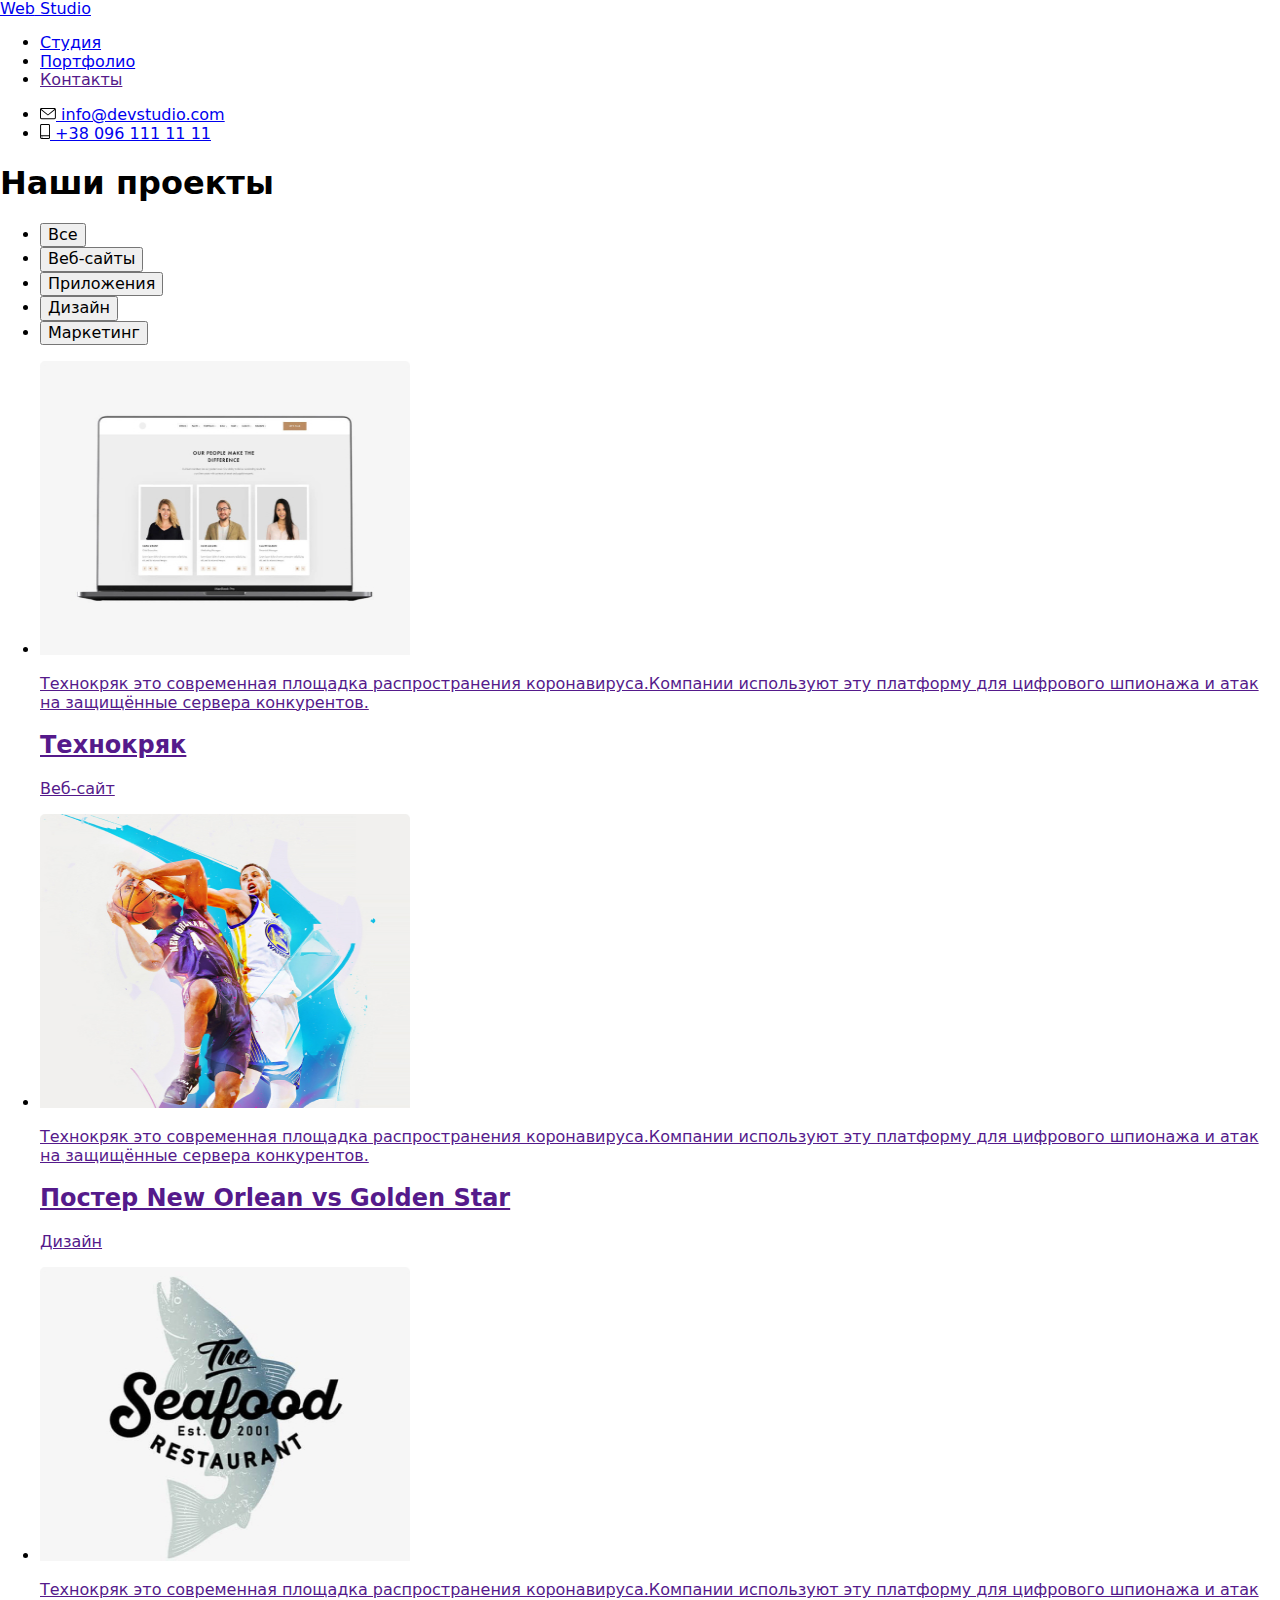
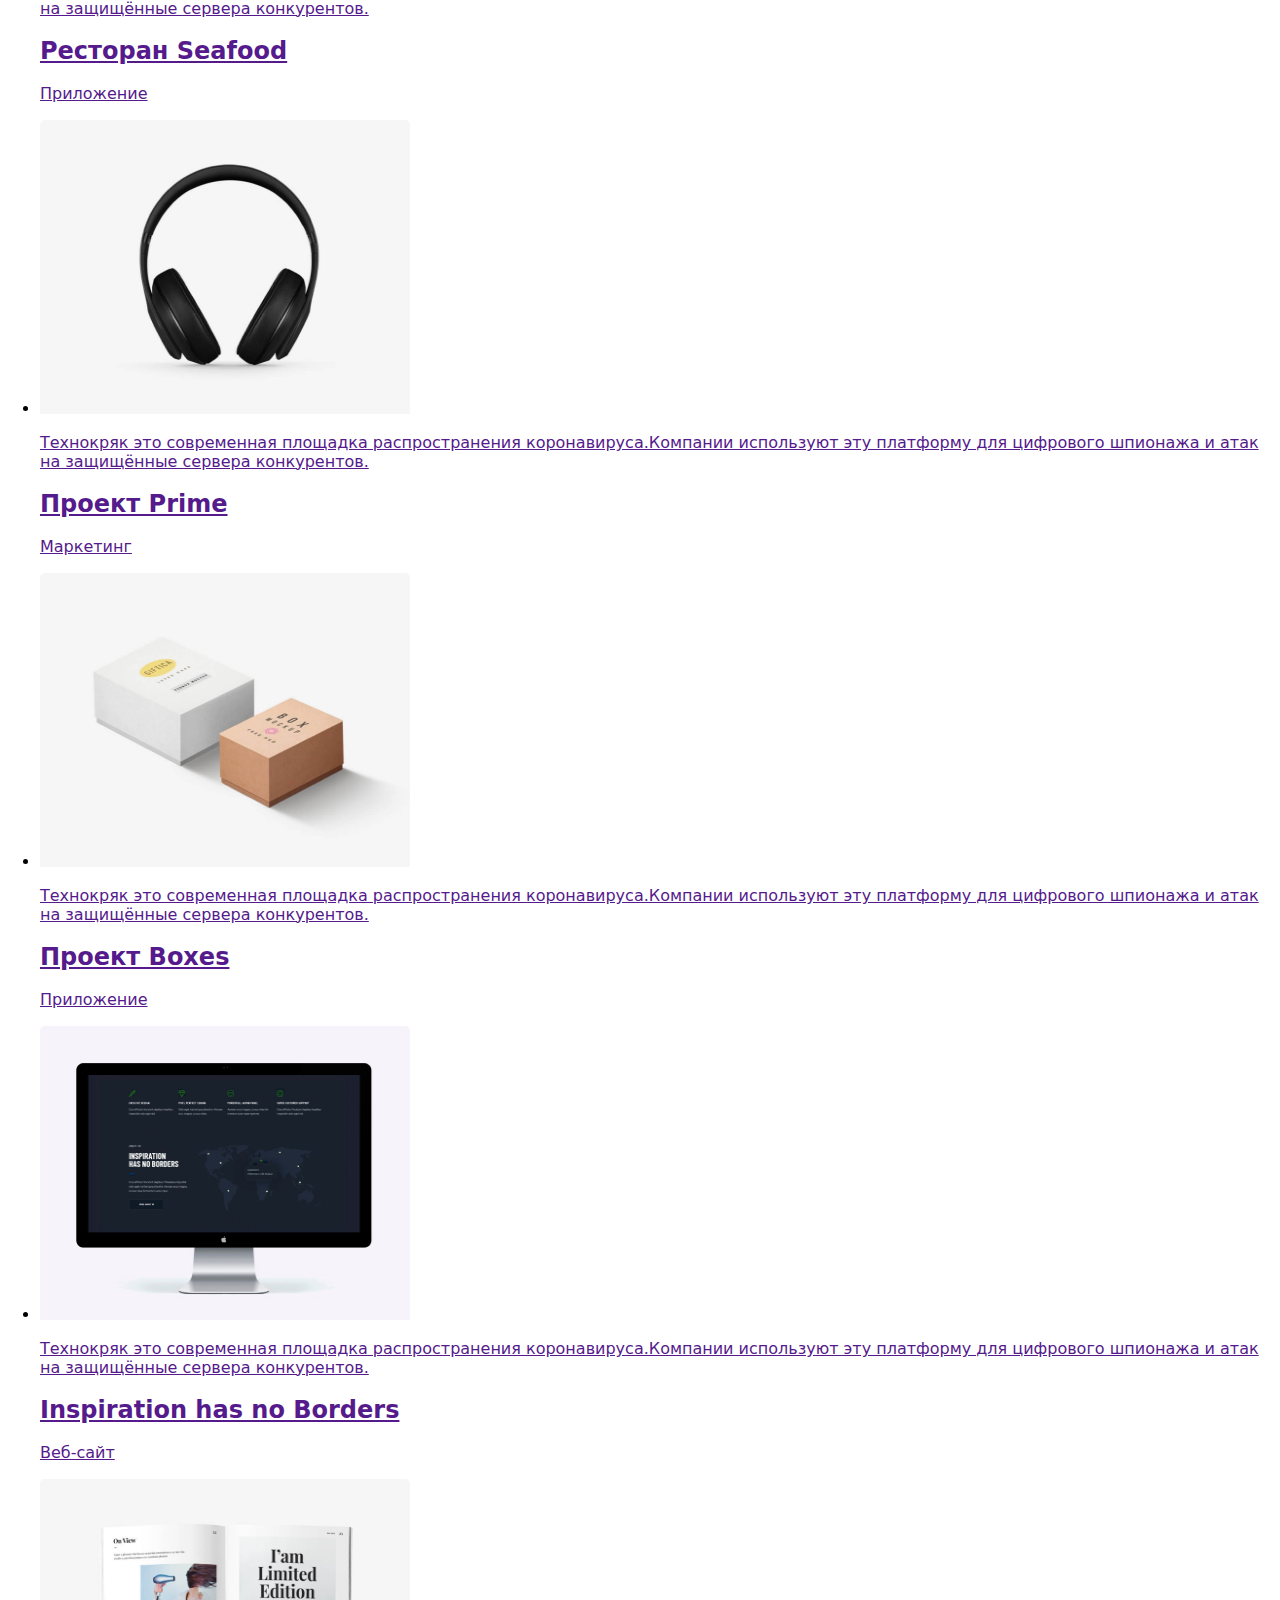
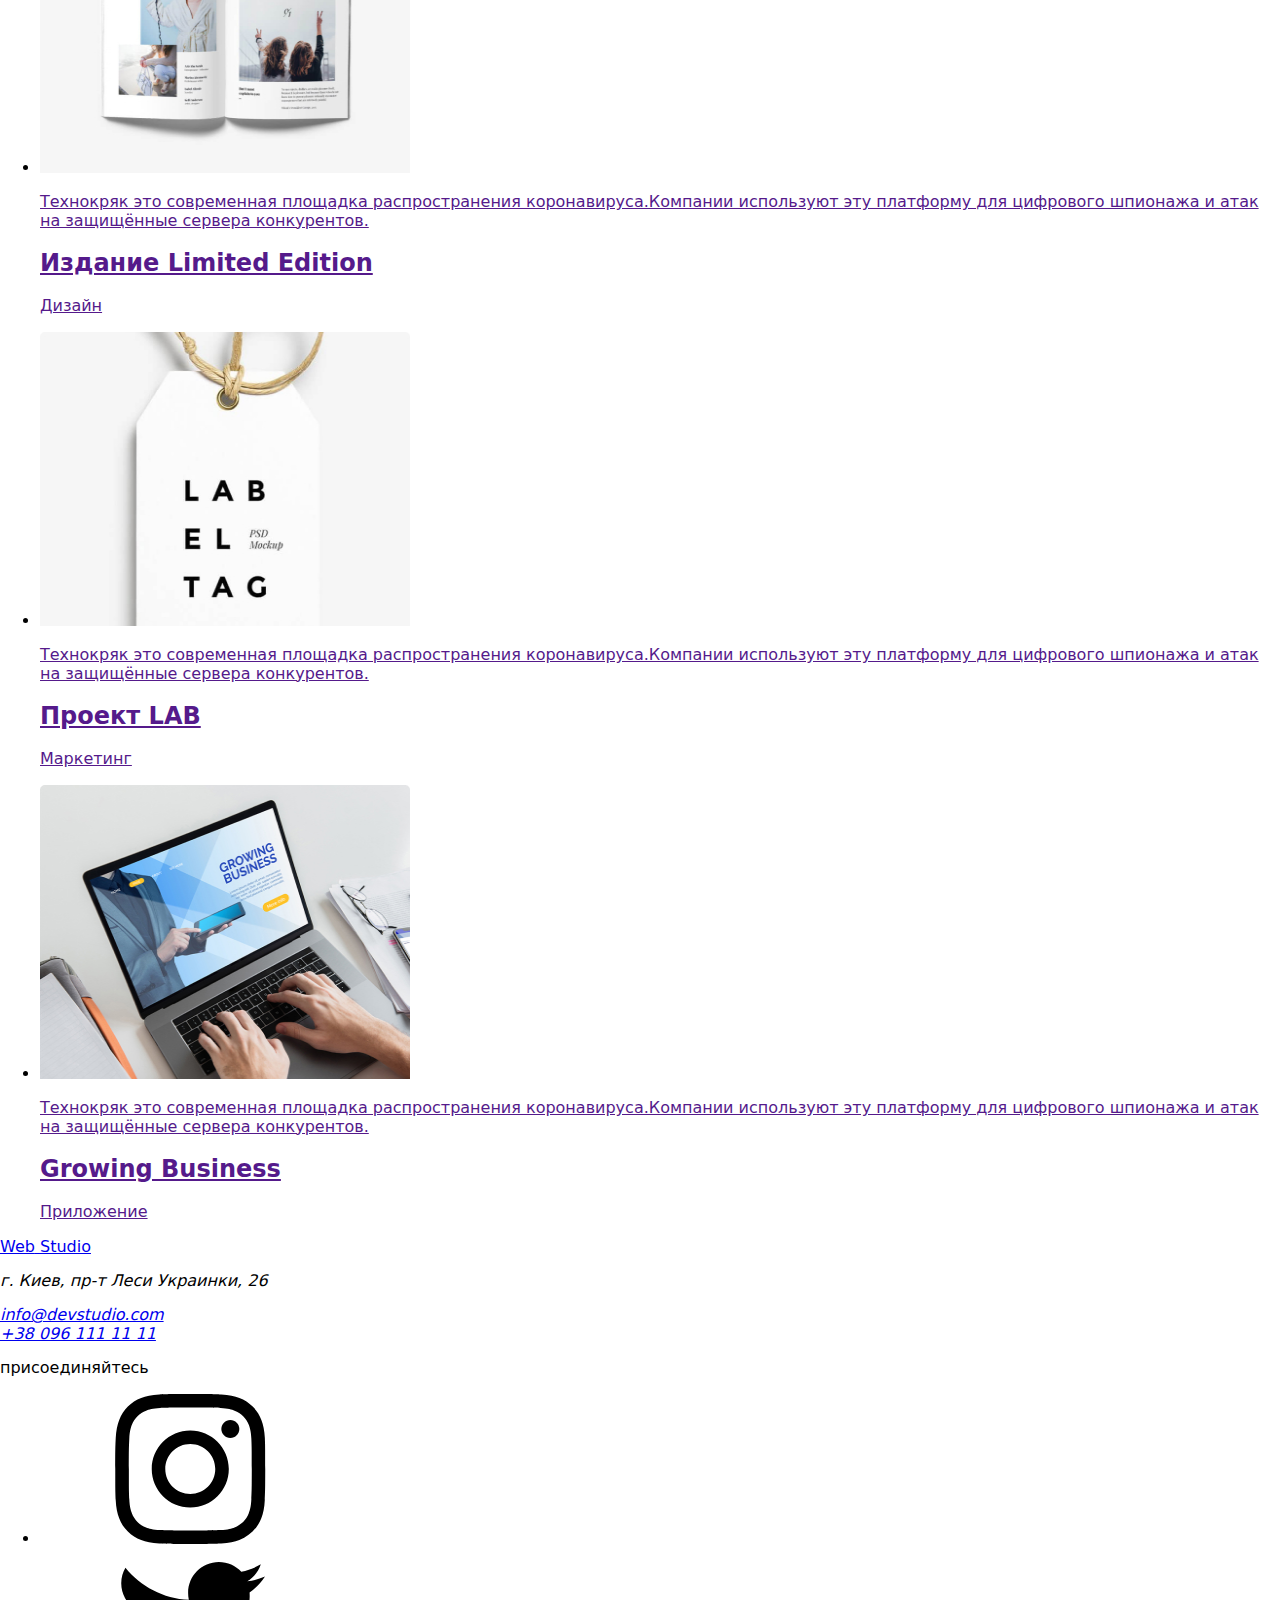
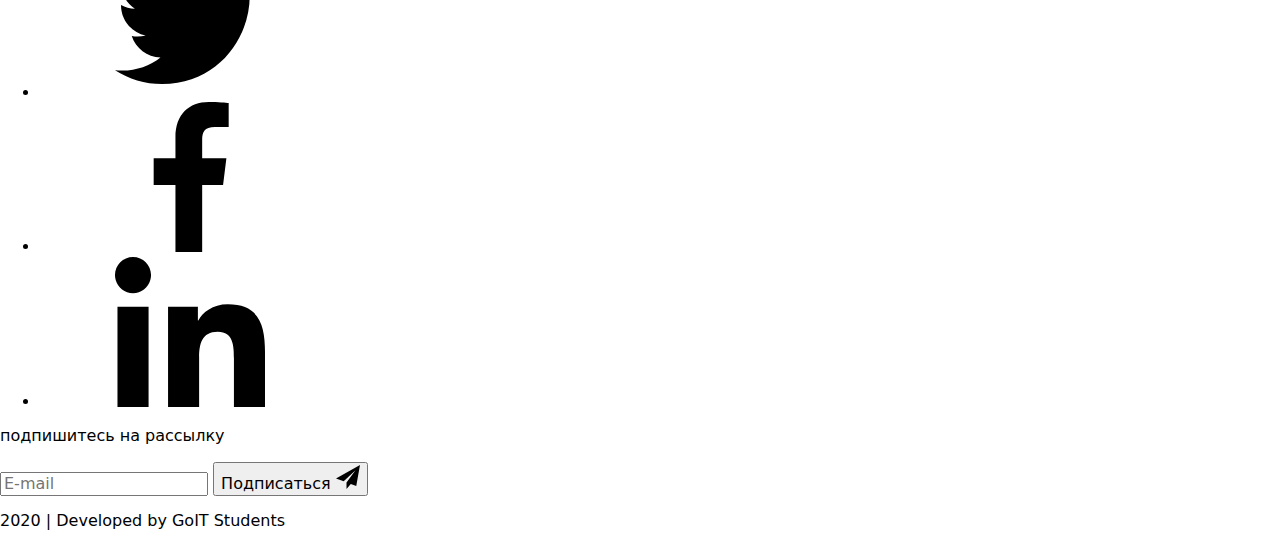
==== portfolio.html @ 636921bb "Добавляет разметку" ====
<!DOCTYPE html>
<html lang="ru">
  <head>
    <meta charset="UTF-8" />
    <meta name="viewport" content="width=device-width, initial-scale=1.0" />
    <title>Portfolio</title>
    <link
      href="https://fonts.googleapis.com/css2?family=Raleway:wght@700&family=Roboto:wght@400;500;700;900&display=swap"
      rel="stylesheet"
    />
    <link
      rel="stylesheet"
      href="https://cdnjs.cloudflare.com/ajax/libs/modern-normalize/0.6.0/modern-normalize.min.css"
    />
    <link rel="stylesheet" href="./css/main.min.css" />
  </head>
  <body>
    <!--Шапка сайта-->
    <header class="page-header">
      <nav class="container main-nav">
        <a href="./index.html" class="logo link">
          <span class="logo-web">Web</span>
          <span class="logo-studio">Studio</span>
        </a>

        <ul class="site-nav list">
          <li class="studio item">
            <a href="./index.html" class="link">Студия</a>
          </li>
          <li class="portfolio item">
            <a href="./portfolio.html" class="link current">Портфолио</a>
          </li>
          <li class="contact item"><a href="" class="link">Контакты </a></li>
        </ul>

        <ul class="cont-nav list">
          <li class="item">
            <a href="mailto:info@devstudio.com" class="mail link">
              <svg class="icon-mail" width="16" height="12">
                <use href="./img/symbol-defs.svg#icon-email"></use>
              </svg>
              info@devstudio.com</a
            >
          </li>
          <li class="item">
            <a href="tel:+380961111111" class="phone link">
              <svg class="icon-phone" width="10" height="15">
                <use href="./img/symbol-defs.svg#icon-phone"></use>
              </svg>
              +38 096 111 11 11</a
            >
          </li>
        </ul>
      </nav>
    </header>
    <main>
      <section class="section project">
        <div class="container">
          <h1 class="visually-hidden">Наши проекты</h1>
          <ul class="project list">
            <li><button type="button" class="button">Все</button></li>
            <li>
              <button type="button" class="button">Веб-сайты</button>
            </li>
            <li>
              <button type="button" class="button">Приложения</button>
            </li>
            <li>
              <button type="button" class="button">Дизайн</button>
            </li>
            <li>
              <button type="button" class="button">Маркетинг</button>
            </li>
          </ul>
          <ul class="description list">
            <li class="description-item">
              <a href="" class="link-text">
                <div class="description-element">
                  <img
                    src="./img/portfolio/tehnokryak.jpg"
                    alt="Технокряк"
                    width="370"
                    height="294"
                  />
                  <p class="description-text">
                    Технокряк это современная площадка распространения
                    коронавируса.Компании используют эту платформу для цифрового
                    шпионажа и атак на защищённые сервера конкурентов.
                  </p>
                </div>
                <div class="project-title">
                  <h2 class="project-name">Технокряк</h2>
                  <p>
                    Веб-сайт
                  </p>
                </div>
              </a>
            </li>
            <li class="description-item">
              <a href="" class="link-text">
                <div class="description-element">
                  <img
                    src="./img/portfolio/poster_new_golden_starts.jpg"
                    alt="Два баскетболиста"
                    width="370"
                    height="294"
                  />
                  <p class="description-text">
                    Технокряк это современная площадка распространения
                    коронавируса.Компании используют эту платформу для цифрового
                    шпионажа и атак на защищённые сервера конкурентов.
                  </p>
                </div>
                <div class="project-title">
                  <h2 class="project-name">Постер New Orlean vs Golden Star</h2>
                  <p>Дизайн</p>
                </div>
              </a>
            </li>
            <li class="description-item">
              <a href="" class="link-text">
                <div class="description-element">
                  <img
                    src="./img/portfolio/seafood.jpg"
                    alt="Рыба"
                    width="370"
                    height="294"
                  />
                  <p class="description-text">
                    Технокряк это современная площадка распространения
                    коронавируса.Компании используют эту платформу для цифрового
                    шпионажа и атак на защищённые сервера конкурентов.
                  </p>
                </div>
                <div class="project-title">
                  <h2 class="project-name">Ресторан Seafood</h2>
                  <p>Приложение</p>
                </div>
              </a>
            </li>
            <li class="description-item">
              <a href="" class="link-text">
                <div class="description-element">
                  <img
                    src="./img/portfolio/project_prime.jpg"
                    alt="Наушники"
                    width="370"
                    height="294"
                  />
                  <p class="description-text">
                    Технокряк это современная площадка распространения
                    коронавируса.Компании используют эту платформу для цифрового
                    шпионажа и атак на защищённые сервера конкурентов.
                  </p>
                </div>
                <div class="project-title">
                  <h2 class="project-name">Проект Prime</h2>
                  <p>Маркетинг</p>
                </div>
              </a>
            </li>
            <li class="description-item">
              <a href="" class="link-text">
                <div class="description-element">
                  <img
                    src="./img/portfolio/progect_boxes.jpg"
                    alt="Два картонных коробка"
                    width="370"
                    height="294"
                  />
                  <p class="description-text">
                    Технокряк это современная площадка распространения
                    коронавируса.Компании используют эту платформу для цифрового
                    шпионажа и атак на защищённые сервера конкурентов.
                  </p>
                </div>
                <div class="project-title">
                  <h2 class="project-name">Проект Boxes</h2>
                  <p>Приложение</p>
                </div>
              </a>
            </li>
            <li class="description-item">
              <a href="" class="link-text">
                <div class="description-element">
                  <img
                    src="./img/portfolio/inspiration_has_no_borders.jpg"
                    alt="Монитор"
                    width="370"
                    height="294"
                  />
                  <p class="description-text">
                    Технокряк это современная площадка распространения
                    коронавируса.Компании используют эту платформу для цифрового
                    шпионажа и атак на защищённые сервера конкурентов.
                  </p>
                </div>
                <div class="project-title">
                  <h2 class="project-name">Inspiration has no Borders</h2>
                  <p>
                    Веб-сайт
                  </p>
                </div>
              </a>
            </li>
            <li class="description-item">
              <a href="" class="link-text">
                <div class="description-element">
                  <img
                    src="./img/portfolio/limited_edition.jpg"
                    alt="Книга"
                    width="370"
                    height="294"
                  />
                  <p class="description-text">
                    Технокряк это современная площадка распространения
                    коронавируса.Компании используют эту платформу для цифрового
                    шпионажа и атак на защищённые сервера конкурентов.
                  </p>
                </div>
                <div class="project-title">
                  <h2 class="project-name">Издание Limited Edition</h2>
                  <p>
                    Дизайн
                  </p>
                </div>
              </a>
            </li>
            <li class="description-item">
              <a href="" class="link-text">
                <div class="description-element">
                  <img
                    src="./img/portfolio/project_lab.jpg"
                    alt="Проект лаб"
                    width="370"
                    height="294"
                  />
                  <p class="description-text">
                    Технокряк это современная площадка распространения
                    коронавируса.Компании используют эту платформу для цифрового
                    шпионажа и атак на защищённые сервера конкурентов.
                  </p>
                </div>
                <div class="project-title">
                  <h2 class="project-name">Проект LAB</h2>
                  <p>
                    Маркетинг
                  </p>
                </div>
              </a>
            </li>
            <li class="description-item">
              <a href="" class="link-text">
                <div class="description-element">
                  <img
                    src="./img/portfolio/growing_business.jpg"
                    alt="Ноутбук"
                    width="370"
                    height="294"
                  />
                  <p class="description-text">
                    Технокряк это современная площадка распространения
                    коронавируса.Компании используют эту платформу для цифрового
                    шпионажа и атак на защищённые сервера конкурентов.
                  </p>
                </div>
                <div class="project-title">
                  <h2 class="project-name">Growing Business</h2>
                  <p>
                    Приложение
                  </p>
                </div>
              </a>
            </li>
          </ul>
        </div>
      </section>
    </main>
    <footer>
      <div class="container page-footer">
        <div class="footer-address">
          <a href="./index.html" class="logo logo-footer link">
            <span class="logo-web">Web</span>
            <span class="logo-foot">Studio</span>
          </a>
          <address class="address-container">
            <p class="add">г. Киев, пр-т Леси Украинки, 26</p>
            <a href="mailto:info@devstudio.com" class="add-link link"
              >info@devstudio.com</a
            ><br />
            <a href="tel:+380961111111" class="add-link link"
              >+38 096 111 11 11</a
            >
          </address>
        </div>
        <div class="footer-slikns">
          <p class="slikns-text">присоединяйтесь</p>
          <ul class="slikns-list list">
            <li class="slikns-links">
              <a href="" class="icon-slinks" aria-label="Ссылка на instagram ">
                <svg class="icon-slink">
                  <use href="./img/symbol-defs.svg#icon-instagram"></use>
                </svg>
              </a>
            </li>
            <li class="slikns-links">
              <a href="" class="icon-slinks" aria-label="Ссылка на twitter ">
                <svg class="icon-slink">
                  <use href="./img/symbol-defs.svg#icon-twitter1"></use>
                </svg>
              </a>
            </li>
            <li class="slikns-links">
              <a href="" class="icon-slinks" aria-label="Ссылка на facebook ">
                <svg class="icon-slink">
                  <use href="./img/symbol-defs.svg#icon-facebook"></use>
                </svg>
              </a>
            </li>
            <li class="slikns-links">
              <a href="" class="icon-slinks" aria-label="Ссылка на linkedln ">
                <svg class="icon-slink">
                  <use href="./img/symbol-defs.svg#icon-linkedin"></use>
                </svg>
              </a>
            </li>
          </ul>
        </div>
        <div class="footer-subscription">
          <p class="slikns-text">подпишитесь на рассылку</p>
          <div class="sub-container">
            <form class="js-form" id="footer-form">
              <input type="email" class="email-input" placeholder="E-mail" />
              <button type="submit" class="button-secondary">
                Подписаться
                <svg class="icon-button" width="24" height="24">
                  <use href="./img/symbol-defs.svg#icon-icon_send"></use>
                </svg>
              </button>
            </form>
          </div>
        </div>
      </div>
      <p class="copyringht container">2020 | Developed by GoIT Students</p>
    </footer>
  </body>
</html>
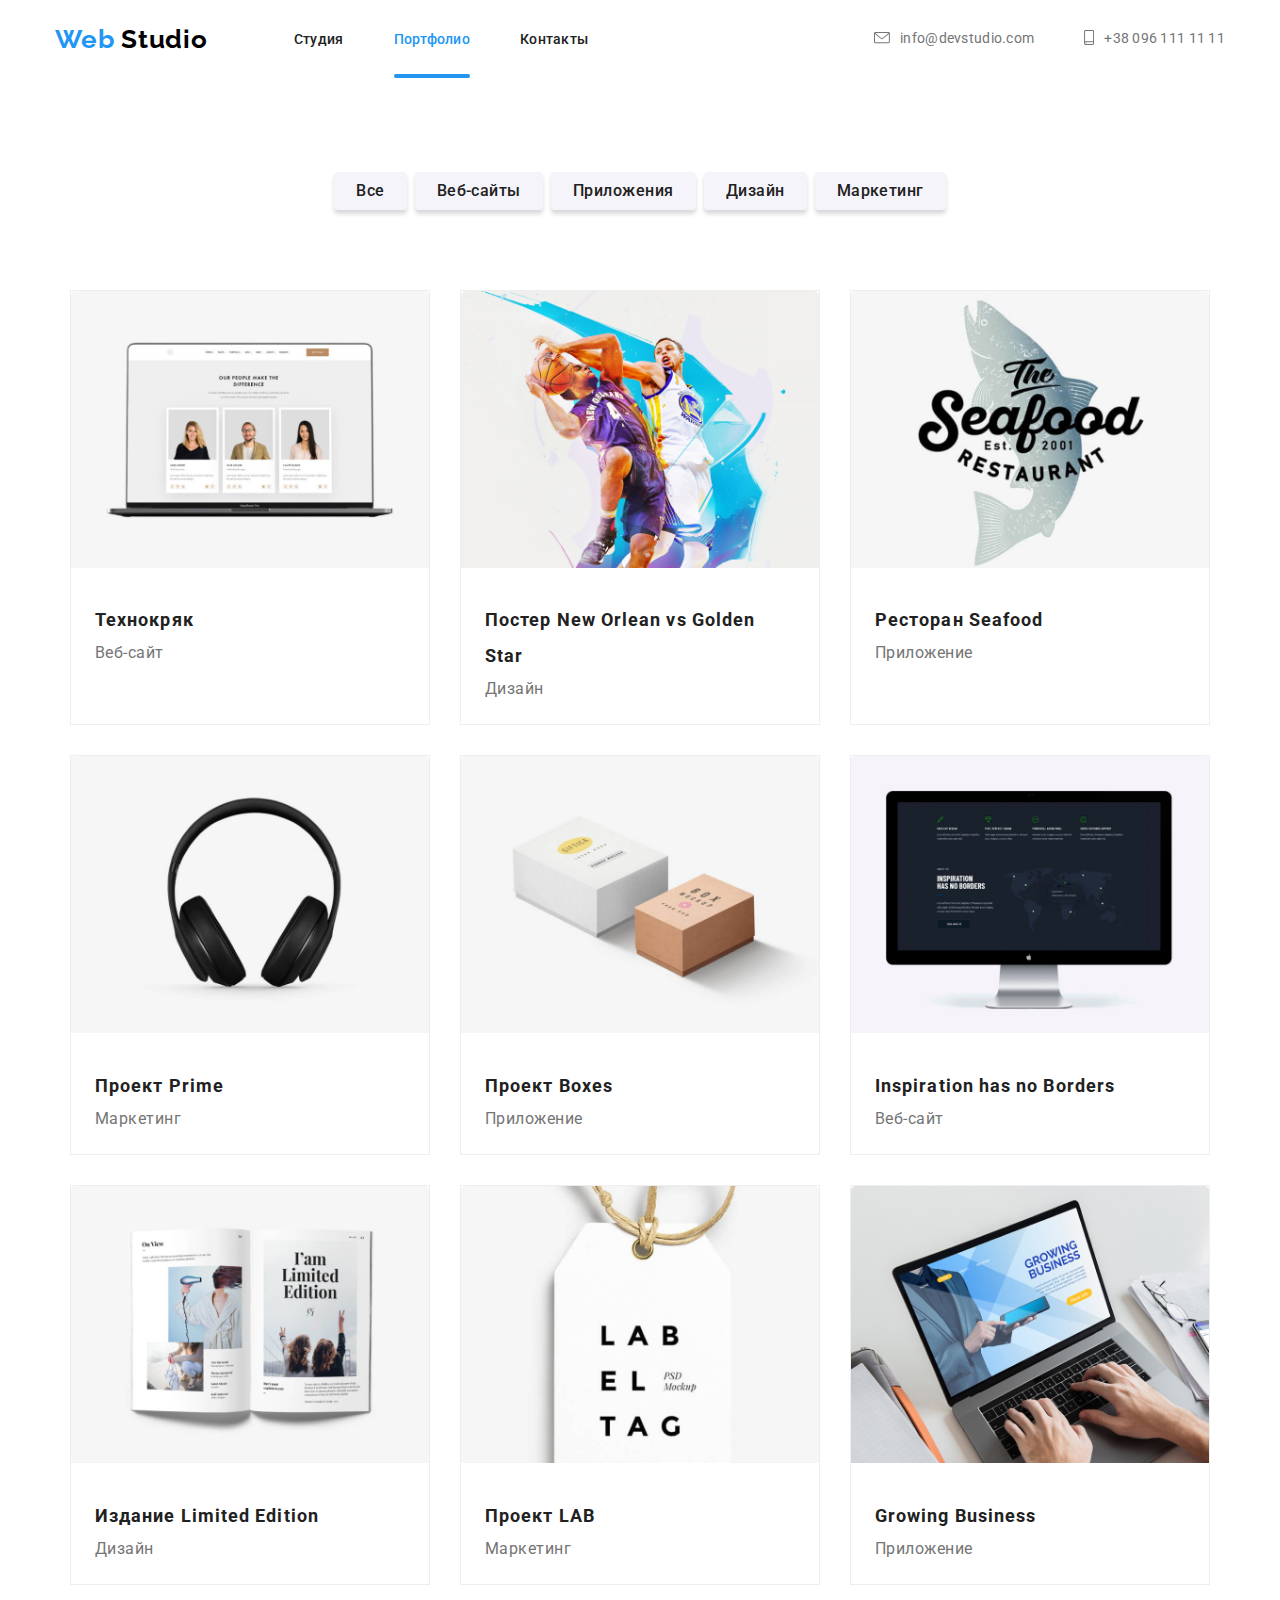
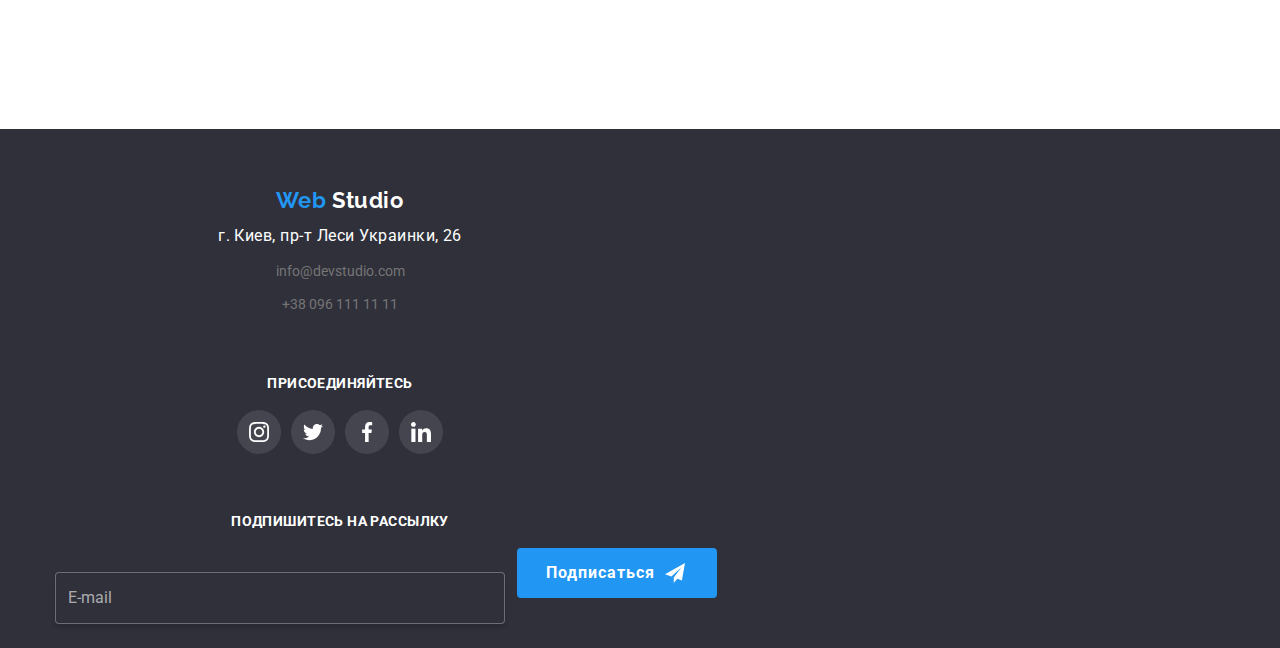
==== commit c5b655c8: "добавляет кнопку меню бургер" ====
--- a/portfolio.html
+++ b/portfolio.html
@@ -58,17 +58,19 @@
         <div class="container">
           <h1 class="visually-hidden">Наши проекты</h1>
           <ul class="project list">
-            <li><button type="button" class="button">Все</button></li>
-            <li>
+            <li class="project-item">
+              <button type="button" class="button">Все</button>
+            </li>
+            <li class="project-item">
               <button type="button" class="button">Веб-сайты</button>
             </li>
-            <li>
+            <li class="project-item">
               <button type="button" class="button">Приложения</button>
             </li>
-            <li>
+            <li class="project-item">
               <button type="button" class="button">Дизайн</button>
             </li>
-            <li>
+            <li class="project-item">
               <button type="button" class="button">Маркетинг</button>
             </li>
           </ul>
@@ -329,7 +331,7 @@
         <div class="footer-subscription">
           <p class="slikns-text">подпишитесь на рассылку</p>
           <div class="sub-container">
-            <form class="js-form" id="footer-form">
+            <form class="footer-form js-form" id="footer-form">
               <input type="email" class="email-input" placeholder="E-mail" />
               <button type="submit" class="button-secondary">
                 Подписаться
--- a/css/main.min.css
+++ b/css/main.min.css
@@ -0,0 +1,2 @@
+/*! modern-normalize v0.6.0 | MIT License | https://github.com/sindresorhus/modern-normalize */*,*::before,*::after{-webkit-box-sizing:border-box;box-sizing:border-box}:root{-moz-tab-size:4;-o-tab-size:4;tab-size:4}html{line-height:1.15;-webkit-text-size-adjust:100%}body{margin:0}body{font-family:system-ui,-apple-system,"Segoe UI",Roboto,Helvetica,Arial,sans-serif,"Apple Color Emoji","Segoe UI Emoji"}hr{height:0}abbr[title]{-webkit-text-decoration:underline dotted;text-decoration:underline dotted}b,strong{font-weight:bolder}code,kbd,samp,pre{font-family:SFMono-Regular, Consolas, 'Liberation Mono', Menlo, monospace;font-size:1em}small{font-size:80%}sub,sup{font-size:75%;line-height:0;position:relative;vertical-align:baseline}sub{bottom:-0.25em}sup{top:-0.5em}button,input,optgroup,select,textarea{font-family:inherit;font-size:100%;line-height:1.15;margin:0}button,select{text-transform:none}button,[type='button'],[type='reset'],[type='submit']{-webkit-appearance:button}button::-moz-focus-inner,[type='button']::-moz-focus-inner,[type='reset']::-moz-focus-inner,[type='submit']::-moz-focus-inner{border-style:none;padding:0}button:-moz-focusring,[type='button']:-moz-focusring,[type='reset']:-moz-focusring,[type='submit']:-moz-focusring{outline:1px dotted ButtonText}fieldset{padding:0.35em 0.75em 0.625em}legend{padding:0}progress{vertical-align:baseline}[type='number']::-webkit-inner-spin-button,[type='number']::-webkit-outer-spin-button{height:auto}[type='search']{-webkit-appearance:textfield;outline-offset:-2px}[type='search']::-webkit-search-decoration{-webkit-appearance:none}::-webkit-file-upload-button{-webkit-appearance:button;font:inherit}summary{display:list-item}.visually-hidden{position:absolute;width:1px;height:1px;margin:-1px;border:0;padding:0;clip:rect(0 0 0 0);overflow:hidden}.logo,.logo-footer{font-family:Raleway,sans-serif;font-weight:700;line-height:1;letter-spacing:0.03em;text-decoration:none}.cont-nav,.button-secondary,.button.primary{display:-webkit-inline-box;display:-ms-inline-flexbox;display:inline-flex;-webkit-box-align:center;-ms-flex-align:center;align-items:center}.slikns-list .icon-slinks,.advant,.advant-item,.slinks .slinks-item,.klient-item{display:-webkit-box;display:-ms-flexbox;display:flex;-webkit-box-align:center;-ms-flex-align:center;align-items:center}.hero-item,.hero-title,.overlay,.modal-button{margin-left:auto;margin-right:auto}body{font-family:Roboto,sans-serif;background-color:#fff;color:#757575}body .modal-open{overflow:hidden}.list{list-style:none;margin:0;padding:0}.link{text-decoration:none;color:#757575}.container{margin-left:auto;margin-right:auto;padding-left:15px;padding-right:15px}@media screen and (min-width: 480px){.container{width:480px}}@media screen and (min-width: 768px){.container{width:768px}}@media screen and (min-width: 1200px){.container{width:1200px}}img{display:block;max-width:100%;height:auto}p{margin:0}.section{padding-top:60px;padding-bottom:60px}@media screen and (min-width: 1200px){.section{padding-top:94px;padding-bottom:94px}}.section-title{font-weight:700;font-size:28px;line-height:1.17;text-align:center;letter-spacing:0.03em;color:#212121}.page-header{position:relative}.main-nav{display:-webkit-box;display:-ms-flexbox;display:flex;-webkit-box-align:center;-ms-flex-align:center;align-items:center}@media screen and (max-width: 1199px){.main-nav{-webkit-box-pack:justify;-ms-flex-pack:justify;justify-content:space-between}}.menu-button{display:-webkit-inline-box;display:-ms-inline-flexbox;display:inline-flex;margin:0;padding:0;border:none;background-color:transparent}.menu-button:hover{fill:#2196f3}@media screen and (min-width: 768px){.menu-button{display:none}}.menu-button .icon-cross{display:none}.menu-button.is-open .icon-cross{display:block}.menu-button.is-open .icon-menu{display:none}.menu-container{position:absolute;top:100%;left:0;width:100%;background-color:blueviolet;padding:60px 0;text-align:center;font-size:20px}.menu-container.is-open{display:block}@media screen and (max-width: 767px){.menu-container{display:none}}.logo{font-size:26px}.logo-web{color:#2196f3}.logo-studio{color:#000}.site-nav{display:-webkit-box;display:-ms-flexbox;display:flex;margin-left:86px}.site-nav .link{display:-webkit-inline-box;display:-ms-inline-flexbox;display:inline-flex;padding-top:32px;padding-bottom:32px;color:#212121;font-weight:500;font-size:14px;line-height:1;letter-spacing:.02em;-webkit-transition:color 250ms cubic-bezier(0.4, 0, 0.2, 1);transition:color 250ms cubic-bezier(0.4, 0, 0.2, 1)}.site-nav .link:hover,.site-nav .link:focus{color:#2196f3}.site-nav .current{color:#2196f3}.site-nav .current::after{content:'';position:absolute;width:100%;height:4px;left:0;bottom:0;background-color:#2196f3;border-radius:2px}.site-nav .item{position:relative}.site-nav .item+.item{margin-left:50px}.cont-nav{margin-left:auto;font-size:14px;letter-spacing:0.02em}.cont-nav .link{display:-webkit-inline-box;display:-ms-inline-flexbox;display:inline-flex;-webkit-box-align:center;-ms-flex-align:center;align-items:center;-webkit-transition:color 250ms cubic-bezier(0.4, 0, 0.2, 1);transition:color 250ms cubic-bezier(0.4, 0, 0.2, 1)}.cont-nav .link:hover,.cont-nav .link:focus{color:#2196f3}.cont-nav .item+.item{margin-left:50px}.icon-mail{fill:#757575;margin-right:10px;-webkit-transition:fill 250ms cubic-bezier(0.4, 0, 0.2, 1);transition:fill 250ms cubic-bezier(0.4, 0, 0.2, 1)}.mail:hover .icon-mail,.mail:focus .icon-mail{fill:#2196f3}.icon-phone{fill:#757575;margin-right:10px;-webkit-transition:fill 250ms cubic-bezier(0.4, 0, 0.2, 1);transition:fill 250ms cubic-bezier(0.4, 0, 0.2, 1)}.phone:hover .icon-phone,.phone:focus .icon-phone{fill:#2196f3}footer{background-color:#2f303a;color:#fff}.address-container{font-size:14px;line-height:1.7;font-style:normal}.logo-foot{color:#fff}.logo-footer{display:block;margin-bottom:10px;font-size:22px;padding-top:60px}.add{margin-top:0;margin-bottom:9px}.add-link{display:inline-block;-webkit-transition:color 250ms cubic-bezier(0.4, 0, 0.2, 1);transition:color 250ms cubic-bezier(0.4, 0, 0.2, 1)}.add-link:not(:last-child){margin-bottom:9px}.add-link:hover,.add-link:focus{color:#2196f3}.email-input{margin-bottom:20px;color:#fff;font-size:16px;line-height:1.87;display:inline-block;min-width:450px;padding:10px 58px 10px 12px;border-radius:4px;border-style:solid;border:1px solid rgba(255,255,255,0.3);-webkit-box-shadow:0px 4px 4px rgba(0,0,0,0.15);box-shadow:0px 4px 4px rgba(0,0,0,0.15);background-color:#2f303a;-o-border-image:initial;border-image:initial}.email-input::-webkit-input-placeholder{color:rgba(255,255,255,0.6)}.email-input:-ms-input-placeholder{color:rgba(255,255,255,0.6)}.email-input::-ms-input-placeholder{color:rgba(255,255,255,0.6)}.email-input::placeholder{color:rgba(255,255,255,0.6)}@media screen and (min-width: 768px){.email-input{width:450px}}@media screen and (min-width: 1200px){.email-input{margin-right:12px;width:350px;margin-bottom:0}}.copyringht{display:none;color:rgba(255,255,255,0.4);margin-top:0;margin-bottom:0;padding-top:18px;padding-bottom:21px;font-size:12px;line-height:2;text-align:center;border-top:1px solid rgba(255,255,255,0.1)}.footer-address{text-align:center}@media screen and (min-width: 768px){.footer-address{width:calc((100% - 30px) / 2)}}@media screen and (min-width: 1200px){.footer-address{margin-right:30px;margin-bottom:0}}@media screen and (min-width: 768px){.footer-block{display:-webkit-box;display:-ms-flexbox;display:flex;-webkit-box-align:baseline;-ms-flex-align:baseline;align-items:baseline}}@media screen and (min-width: 1200px){.footer-block{width:calc(100% / 2)}}.footer-slikns{font-weight:700;font-size:14px;line-height:1.14;text-transform:uppercase}@media screen and (min-width: 768px){.footer-slikns{width:calc((100% - 30px) / 2)}}@media screen and (min-width: 1200px){.footer-slikns{margin-right:30px;margin-bottom:0}}.slikns-list{-webkit-box-pack:center;-ms-flex-pack:center;justify-content:center;display:-webkit-box;display:-ms-flexbox;display:flex}.slikns-list .icon-slinks{-webkit-box-pack:center;-ms-flex-pack:center;justify-content:center;width:44px;height:44px;border-radius:50%;background-color:rgba(255,255,255,0.1);-webkit-transition:all 250ms cubic-bezier(0.4, 0, 0.2, 1);transition:all 250ms cubic-bezier(0.4, 0, 0.2, 1);fill:#fff;transition:all 250ms cubic-bezier(0.4, 0, 0.2, 1)}.slikns-list .icon-slinks:hover,.slikns-list .icon-slinks:focus{background-color:#2196f3;-webkit-transform:scale(1.3);transform:scale(1.3)}.slikns-links:not(:last-child){margin-right:10px}.icon-slink{width:20px;height:20px}.slikns-text{margin-top:60px;margin-bottom:20px;font-weight:700;font-size:14px;line-height:1;letter-spacing:.03em;text-transform:uppercase;text-align:center}.button-secondary{border:none;font-weight:700;font-size:16px;line-height:1.87;letter-spacing:.06em;color:#fff;background-color:#2196f3;text-decoration:none;border-radius:4px;margin-bottom:50px;padding:10px 29px;min-width:200px;-webkit-transition:all 250ms cubic-bezier(0.4, 0, 0.2, 1);transition:all 250ms cubic-bezier(0.4, 0, 0.2, 1)}.button-secondary .icon-button{fill:#fff;-webkit-transition:fill 250ms cubic-bezier(0.4, 0, 0.2, 1);transition:fill 250ms cubic-bezier(0.4, 0, 0.2, 1)}.button-secondary:hover,.button-secondary:focus{background-color:#fff;color:#2196f3;fill:#2196f3}.button-secondary:hover .icon-button{fill:#2196f3}.icon-button{width:20px;height:20px;margin-left:10px}.footer-form{-webkit-box-align:center;-ms-flex-align:center;align-items:center}@media screen and (min-width: 1200px){.footer-form{display:-webkit-box;display:-ms-flexbox;display:flex}}.footer-subscription{text-align:center}@media screen and (min-width: 1200px){.footer-subscription{text-align:start;width:calc((100% - 30px) / 2)}}.hero{margin-left:auto;margin-right:auto;text-align:center;padding-top:118px;padding-bottom:118px;background-image:-webkit-gradient(linear, left top, left bottom, from(rgba(47,48,58,0.8)), to(rgba(47,48,58,0.8))),url("../img/studiya/header_img.jpg");background-image:linear-gradient(rgba(47,48,58,0.8), rgba(47,48,58,0.8)),url("../img/studiya/header_img.jpg");background-repeat:no-repeat;background-position:center}@media screen and (min-width: 768px){.hero{max-width:1200px}}@media screen and (min-width: 1200px){.hero{max-width:1600px;padding-top:200px;padding-bottom:200px}}.hero-item{text-align:center}.hero-title{margin-top:0;margin-bottom:46px;text-transform:uppercase;color:#fff;width:360px;font-weight:900;font-size:26px;line-height:1.61}@media screen and (min-width: 1200px){.hero-title{width:646px;font-weight:900;font-size:44px;line-height:1.36;letter-spacing:.06em}}.overlay{max-width:1600px;height:600px;background-image:-webkit-gradient(linear, left top, right top, from(rgba(47,48,58,0.8)), to(rgba(47,48,58,0.8))),url("../img/studiya/header_img.jpg");background-image:linear-gradient(to right, rgba(47,48,58,0.8), rgba(47,48,58,0.8)),url("../img/studiya/header_img.jpg");background-position:center;background-repeat:no-repeat}.button.primary{border:none;font-weight:700;font-size:16px;line-height:1.87;letter-spacing:.06em;color:#fff;background-color:#2196f3;text-decoration:none;border-radius:4px;padding:10px 32px;min-width:200px;-webkit-transition:all 250ms cubic-bezier(0.4, 0, 0.2, 1);transition:all 250ms cubic-bezier(0.4, 0, 0.2, 1)}.button.primary:hover{background-color:#fff;color:#2196f3}.advant{border-bottom:1px solid #ececec}.advant-element:not(:last-child){margin-bottom:30px}@media screen and (min-width: 768px){.advant-element{width:calc((100% - 30px) / 2);margin-right:30px}.advant-element:nth-child(2n){margin-right:0}.advant-element:nth-last-child(-n+2){margin-bottom:0}}@media screen and (min-width: 1200px){.advant-element{width:calc((100% - 30px * 3) / 4)}.advant-element:not(:last-child){margin-right:30px;margin-bottom:0}}.advant-item{background-color:#f5f4fa;height:120px;border-radius:4px;-webkit-box-pack:center;-ms-flex-pack:center;justify-content:center}.advant-text{margin-top:0;margin-bottom:0;font-weight:400;font-size:14px;line-height:1.7;letter-spacing:.03em}.icon-advant{width:70px;height:70px}.advant-title{margin-top:30px;margin-bottom:10px;font-weight:700;font-size:14px;line-height:1;letter-spacing:.03em;text-transform:uppercase;color:#212121}@media screen and (max-width: 767px){.advant-title{text-align:center}}@media screen and (max-width: 768px){.list{-ms-flex-wrap:wrap;flex-wrap:wrap}.list.advant-list{display:-webkit-box;display:-ms-flexbox;display:flex}}.doing-text{position:absolute;bottom:0;left:0;width:100%;margin-top:0;margin-bottom:0;padding:27px;font-weight:700;font-size:14px;line-height:1;letter-spacing:.03em;text-align:center;text-transform:uppercase;background:rgba(47,48,58,0.8);border-radius:0px 0px 4px 4px;color:#fff}.doing-element{position:relative;width:calc((100% - 30px * 2) / 3);border-radius:0px 0px 4px 4px}.doing-element:not(:last-child){margin-right:30px}.list .doing-element{position:relative;width:calc((100% - 30px * 2) / 3);border-radius:0px 0px 4px 4px}@media screen and (max-width: 480px){.doing{display:none}}@media screen and (min-width: 768px){.doing{display:none}}@media screen and (min-width: 1200px){.doing{display:block}}.team{background-color:#f5f4fa}.team-position{margin-top:0;margin-bottom:28px;font-weight:400;font-size:16px;line-height:1;letter-spacing:.03em;-webkit-columns:#757575;columns:#757575}.team-title{margin-top:30px;margin-bottom:10px;font-weight:500;font-size:16px;line-height:1;letter-spacing:.03em;color:#212121}.list.slinks{-webkit-box-pack:space-evenly;-ms-flex-pack:space-evenly;justify-content:space-evenly;padding-bottom:36px}.team-element{background-color:#fff;width:100%;text-align:center;-webkit-box-shadow:0px 2px 1px rgba(0,0,0,0.2),0px 1px 1px rgba(0,0,0,0.14),0px 1px 3px rgba(0,0,0,0.12);box-shadow:0px 2px 1px rgba(0,0,0,0.2),0px 1px 1px rgba(0,0,0,0.14),0px 1px 3px rgba(0,0,0,0.12);border-radius:4px}.team-element:not(:last-child){margin-bottom:30px}@media screen and (min-width: 768px){.team-element{width:calc((100% - 30px) / 2);margin-right:30px}.team-element:nth-child(2n){margin-right:0}.team-element:nth-last-child(-n+2){margin-bottom:0}}@media screen and (min-width: 1200px){.team-element{width:calc((100% - 30px * 3) / 4)}.team-element:not(:last-child){margin-right:30px;margin-bottom:0}}img{width:100%}.slinks .slinks-item{-webkit-box-pack:center;-ms-flex-pack:center;justify-content:center;width:44px;height:44px;background-color:#fff;border-radius:50%;-webkit-transition:all 250ms cubic-bezier(0.4, 0, 0.2, 1);transition:all 250ms cubic-bezier(0.4, 0, 0.2, 1)}.slinks .slinks-item:hover,.slinks .slinks-item:focus{background-color:#2196f3;-webkit-transform:scale(1.1);transform:scale(1.1)}.slinks .icon-slink{fill:#afb1b8;-webkit-transition:fill 250ms cubic-bezier(0.4, 0, 0.2, 1);transition:fill 250ms cubic-bezier(0.4, 0, 0.2, 1)}.slinks .slinks-item:hover .icon-slink{fill:#fff;-webkit-transform:scale(1.1);transform:scale(1.1)}.klient-item{-webkit-box-pack:center;-ms-flex-pack:center;justify-content:center;height:90px;border:1px solid #afb1b8;border-radius:4px;-webkit-transition:border-color 250ms cubic-bezier(0.4, 0, 0.2, 1);transition:border-color 250ms cubic-bezier(0.4, 0, 0.2, 1);-webkit-transform:250ms cubic-bezier(0.4, 0, 0.2, 1);transform:250ms cubic-bezier(0.4, 0, 0.2, 1)}.klient-item:hover{border-color:#2196f3;-webkit-transform:scale(1.1);transform:scale(1.1)}.klient-element{width:calc((100% - 30px * 2) / 2);margin:15px}.klient-element:not(:last-child){margin-bottom:30px}@media screen and (min-width: 768px){.klient-element{width:calc((100% - 30px * 3) / 3)}}@media screen and (min-width: 1200px){.klient-element{width:calc((100% - 30px * 6) / 6)}}.klient-list .icon-klient{fill:#afb1b8;-webkit-transition:fill 250ms cubic-bezier(0.4, 0, 0.2, 1);transition:fill 250ms cubic-bezier(0.4, 0, 0.2, 1);-webkit-transform:250ms cubic-bezier(0.4, 0, 0.2, 1);transform:250ms cubic-bezier(0.4, 0, 0.2, 1)}.klient-element:hover .klient-item{border-color:#2196f3;-webkit-transform:scale(1.1);transform:scale(1.1)}.klient-item:hover .icon-klient{fill:#2196f3;-webkit-transform:scale(1.1);transform:scale(1.1)}.backdrop{position:fixed;top:0;right:0;width:100%;height:100%;background-color:rgba(0,0,0,0.2);-webkit-transition:all 250ms cubic-bezier(0.4, 0, 0.2, 1);transition:all 250ms cubic-bezier(0.4, 0, 0.2, 1);overflow-y:scroll;padding:93px 15px}.backdrop.is-hidden{opacity:0;pointer-events:none;-webkit-transform:scale(2);transform:scale(2)}.modal{background-color:#fff;-webkit-box-shadow:0px 2px 1px rgba(0,0,0,0.2),0px 1px 1px rgba(0,0,0,0.14),0px 1px 3px rgba(0,0,0,0.12);box-shadow:0px 2px 1px rgba(0,0,0,0.2),0px 1px 1px rgba(0,0,0,0.14),0px 1px 3px rgba(0,0,0,0.12);border-radius:4px;-webkit-transition:-webkit-transform 250ms cubic-bezier(0.4, 0, 0.2, 1);transition:-webkit-transform 250ms cubic-bezier(0.4, 0, 0.2, 1);transition:transform 250ms cubic-bezier(0.4, 0, 0.2, 1);transition:transform 250ms cubic-bezier(0.4, 0, 0.2, 1), -webkit-transform 250ms cubic-bezier(0.4, 0, 0.2, 1)}@media screen and (min-width: 560px){.modal{min-width:450px;position:absolute;top:50%;left:50%;-webkit-transform:translate(-50%, -50%);transform:translate(-50%, -50%)}}@media screen and (min-width: 1200px){.modal{max-width:528px}}.modal>.modal-close{position:absolute;top:0;right:0;width:30px;height:30px;border-radius:50%;border-color:transparent;-webkit-transform:translate(10px, -10px);transform:translate(10px, -10px);background-color:#fff;-webkit-box-shadow:0px 2px 1px rgba(0,0,0,0.2),0px 1px 1px rgba(0,0,0,0.14),0px 1px 3px rgba(0,0,0,0.12);box-shadow:0px 2px 1px rgba(0,0,0,0.2),0px 1px 1px rgba(0,0,0,0.14),0px 1px 3px rgba(0,0,0,0.12);cursor:pointer;-webkit-transition:-webkit-transform 250ms cubic-bezier(0.4, 0, 0.2, 1);transition:-webkit-transform 250ms cubic-bezier(0.4, 0, 0.2, 1);transition:transform 250ms cubic-bezier(0.4, 0, 0.2, 1);transition:transform 250ms cubic-bezier(0.4, 0, 0.2, 1), -webkit-transform 250ms cubic-bezier(0.4, 0, 0.2, 1)}@media screen and (max-width: 559px){.modal>.modal-close{top:93px;right:15px}}.modal>.modal-close:hover,.modal>.modal-close:focus{background-color:#2196f3}.form{padding:40px}.form-text{font-weight:700;font-size:20px;line-height:1.15;letter-spacing:.03em;text-align:center;color:#212121;margin-bottom:30px}.icon-modal-button{width:11px;height:11px;fill:#000}.label-text{position:absolute;top:12px;left:42px;font-weight:20px;font-size:1.5;line-height:.03em;color:#757575;-webkit-transition:-webkit-transform 250ms cubic-bezier(0.4, 0, 0.2, 1);transition:-webkit-transform 250ms cubic-bezier(0.4, 0, 0.2, 1);transition:transform 250ms cubic-bezier(0.4, 0, 0.2, 1);transition:transform 250ms cubic-bezier(0.4, 0, 0.2, 1), -webkit-transform 250ms cubic-bezier(0.4, 0, 0.2, 1);-webkit-transition:color 250ms cubic-bezier(0.4, 0, 0.2, 1);transition:color 250ms cubic-bezier(0.4, 0, 0.2, 1)}@media screen and (min-width: 1200px){.label-text{font-weight:20px;font-size:1.15;line-height:.03em}}.form-field{position:relative;display:-webkit-box;display:-ms-flexbox;display:flex;-webkit-box-orient:vertical;-webkit-box-direction:normal;-ms-flex-direction:column;flex-direction:column}.form-field:not(:last-child){margin-bottom:28px}.form-policy{text-align:center;margin-bottom:30px}.form-policy input{margin-right:8px;vertical-align:middle}.form-input{max-width:448px;padding:12px 16px 12px 42px;border:1px solid rgba(33,33,33,0.2);-webkit-box-sizing:border-box;box-sizing:border-box;border-radius:4px;font-size:14px;outline-color:#2196f3;-webkit-transition:border-color 250ms cubic-bezier(0.4, 0, 0.2, 1);transition:border-color 250ms cubic-bezier(0.4, 0, 0.2, 1)}.form-input:hover,.form-input:focus,.form-input:not(:placeholder-shown){border-color:#2196f3;-webkit-transition:border-color 250ms cubic-bezier(0.4, 0, 0.2, 1);transition:border-color 250ms cubic-bezier(0.4, 0, 0.2, 1)}.form-input:hover+.label-text,.form-input:focus+.label-text,.form-input:not(:placeholder-shown)+.label-text{color:#2196f3;-webkit-transform:translate(-26px, -32px) scale(0.86);transform:translate(-26px, -32px) scale(0.86);-webkit-transition:-webkit-transform 250ms cubic-bezier(0.4, 0, 0.2, 1);transition:-webkit-transform 250ms cubic-bezier(0.4, 0, 0.2, 1);transition:transform 250ms cubic-bezier(0.4, 0, 0.2, 1);transition:transform 250ms cubic-bezier(0.4, 0, 0.2, 1), -webkit-transform 250ms cubic-bezier(0.4, 0, 0.2, 1);-webkit-transition:all 250ms cubic-bezier(0.4, 0, 0.2, 1);transition:all 250ms cubic-bezier(0.4, 0, 0.2, 1)}.form-input:hover ~ .icon-input,.form-input:focus ~ .icon-input,.form-input:not(:placeholder-shown) ~ .icon-input{fill:#2196f3;-webkit-transition:fill 250ms cubic-bezier(0.4, 0, 0.2, 1);transition:fill 250ms cubic-bezier(0.4, 0, 0.2, 1)}.form-input:hover+.comment,.form-input:focus+.comment,.form-input:not(:placeholder-shown)+.comment{color:#2196f3;-webkit-transform:translateY(-32px) scale(0.86);transform:translateY(-32px) scale(0.86);-webkit-transition:all 250ms cubic-bezier(0.4, 0, 0.2, 1);transition:all 250ms cubic-bezier(0.4, 0, 0.2, 1)}.comment{left:16px}.form-field textarea{height:120px;margin-bottom:20px;padding:12px 16px;resize:none}.icon-person{width:18px;height:18px;vertical-align:middle}.icon-input{position:absolute;top:10px;left:16px;pointer-events:none;-webkit-transition:fill 250ms cubic-bezier(0.4, 0, 0.2, 1);transition:fill 250ms cubic-bezier(0.4, 0, 0.2, 1)}.policy-link{color:#2196f3}.policy-text{display:inline-block;font-size:12px;line-height:1.16}@media screen and (min-width: 1200px){.policy-text{font-size:14px;line-height:1.7}}.policy-checkbox{position:absolute;width:1px;height:1px;margin:-1px;border:0;padding:0;clip:rect(0 0 0 0);overflow:hidden}.policy-checkbox:checked+.icon-checkbox{background-color:#2196f3;background-image:url(../img/icon_check.svg);background-size:contain;background-origin:border-box;border-color:transparent;-webkit-transform:scale(1.3);transform:scale(1.3);-webkit-transition:-webkit-transform 250ms cubic-bezier(0.4, 0, 0.2, 1);transition:-webkit-transform 250ms cubic-bezier(0.4, 0, 0.2, 1);transition:transform 250ms cubic-bezier(0.4, 0, 0.2, 1);transition:transform 250ms cubic-bezier(0.4, 0, 0.2, 1), -webkit-transform 250ms cubic-bezier(0.4, 0, 0.2, 1)}.icon-checkbox{display:inline-block;width:15px;height:15px;margin-right:5px;border:2px solid #212121;border-radius:2px;vertical-align:middle}.modal-button{width:200px;height:50px;display:block;padding:10px 56px;background-color:#2196f3;-webkit-box-shadow:0px 4px 4px rgba(0,0,0,0.15);box-shadow:0px 4px 4px rgba(0,0,0,0.15);color:#fff;-webkit-box-sizing:border-box;box-sizing:border-box;border-radius:4px;border-color:transparent;-webkit-transition:background-color 250ms cubic-bezier(0.4, 0, 0.2, 1);transition:background-color 250ms cubic-bezier(0.4, 0, 0.2, 1);-webkit-transition:color 250ms cubic-bezier(0.4, 0, 0.2, 1);transition:color 250ms cubic-bezier(0.4, 0, 0.2, 1);cursor:pointer}.modal-button:hover,.modal-button:focus{background-color:#f5f4fa;color:#2196f3;-webkit-transition:background-color 250ms cubic-bezier(0.4, 0, 0.2, 1);transition:background-color 250ms cubic-bezier(0.4, 0, 0.2, 1);-webkit-transition:color 250ms cubic-bezier(0.4, 0, 0.2, 1);transition:color 250ms cubic-bezier(0.4, 0, 0.2, 1)}h1{margin-top:0;margin-bottom:0px}p{font-weight:400;font-size:16px;line-height:1.87;letter-spacing:.03em}.project{text-align:center;margin-bottom:40px}.project-item:not(:last-child){margin-right:8px}.project-item{margin-bottom:15px}@media screen and (min-width: 768px){.project{margin-bottom:30px;-webkit-box-pack:center;-ms-flex-pack:center;justify-content:center}}@media screen and (min-width: 1200px){.project{margin-bottom:50px;-webkit-box-pack:center;-ms-flex-pack:center;justify-content:center}}.project-title{text-align:left;padding:20px 24px}.project .button{padding:6px 22px 6px 22px;border:none;-webkit-box-shadow:0px 4px 4px rgba(0,0,0,0.15);box-shadow:0px 4px 4px rgba(0,0,0,0.15)}.project-name{margin-bottom:0px;font-weight:700;font-size:18px;line-height:2;letter-spacing:.06em;color:#212121}.button{font-weight:500;font-size:16px;line-height:1.6;letter-spacing:.03em;text-align:center;color:#212121;background:#f5f4fa;border-radius:4px;-webkit-transition:all 250ms cubic-bezier(0.4, 0, 0.2, 1);transition:all 250ms cubic-bezier(0.4, 0, 0.2, 1)}.button:hover,.button:focus{color:#fff;background-color:#2196f3;-webkit-transform:scale(1.1);transform:scale(1.1)}.list{list-style:none;display:-webkit-box;display:-ms-flexbox;display:flex;-ms-flex-wrap:wrap;flex-wrap:wrap}.description-element{position:relative;overflow:hidden}.description-text{position:absolute;opacity:0;top:0;right:0;width:100%;height:100%;padding:63px 24px;font-size:18px;line-height:1.55;text-align:initial;background-color:rgba(33,150,243,0.9);color:#fff;-webkit-transform:translateY(100%);transform:translateY(100%);-webkit-transition:all 250ms cubic-bezier(0.4, 0, 0.2, 1);transition:all 250ms cubic-bezier(0.4, 0, 0.2, 1)}.description .description-item{border:1px solid #eeeeee;width:100%}@media screen and (min-width: 768px){.description .description-item{width:calc((100% - 30px * 2) / 2);margin:15px}}@media screen and (min-width: 1200px){.description .description-item{width:calc((100% - 30px * 3) / 3)}}.description .description-item:nth-child(3n){margin-right:0}.description .description-item:nth-last-child(-n+3){margin-bottom:0}.description .description-item:hover{-webkit-box-shadow:1px 4px 6px rgba(0,0,0,0.16),0px 4px 4px rgba(0,0,0,0.06),0px 1px 1px rgba(0,0,0,0.12);box-shadow:1px 4px 6px rgba(0,0,0,0.16),0px 4px 4px rgba(0,0,0,0.06),0px 1px 1px rgba(0,0,0,0.12)}.description-item:hover .description-text{opacity:1;-webkit-transform:translateY(0);transform:translateY(0)}.link-text{font-size:18px;line-height:1.5;letter-spacing:0.03em;text-decoration:none;color:var(--primary-text-color)}
+/*# sourceMappingURL=main.min.css.map */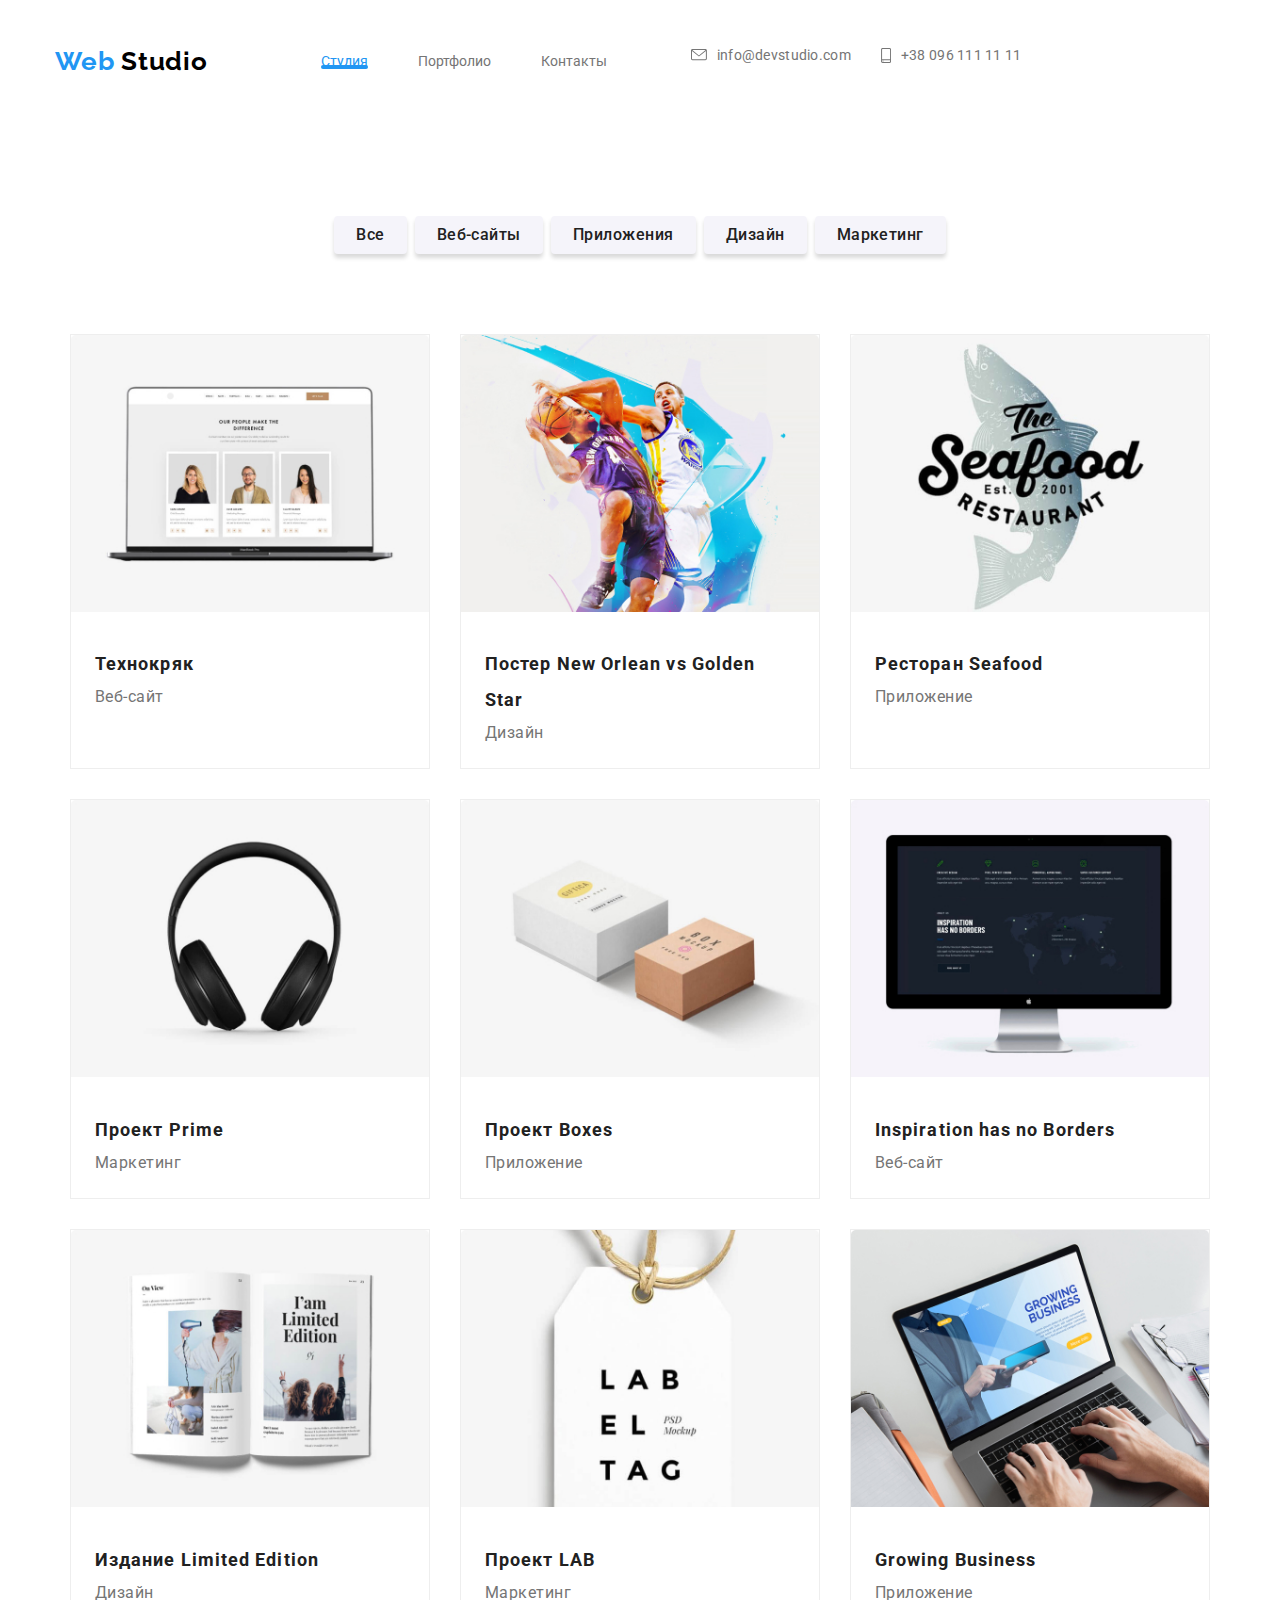
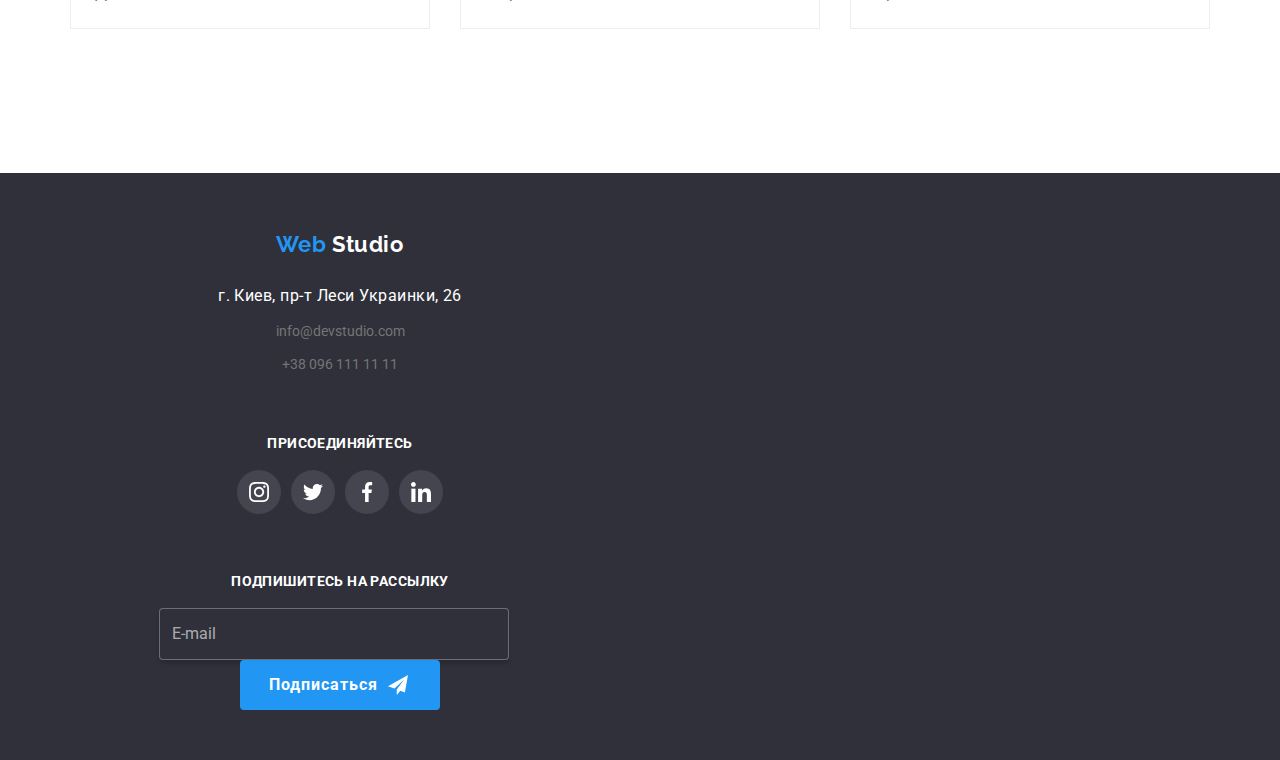
==== commit 2b1787e2: "добавляет хедер на страничку портфолио" ====
--- a/portfolio.html
+++ b/portfolio.html
@@ -22,35 +22,60 @@
           <span class="logo-web">Web</span>
           <span class="logo-studio">Studio</span>
         </a>
-
-        <ul class="site-nav list">
-          <li class="studio item">
-            <a href="./index.html" class="link">Студия</a>
-          </li>
-          <li class="portfolio item">
-            <a href="./portfolio.html" class="link current">Портфолио</a>
-          </li>
-          <li class="contact item"><a href="" class="link">Контакты </a></li>
-        </ul>
-
-        <ul class="cont-nav list">
-          <li class="item">
-            <a href="mailto:info@devstudio.com" class="mail link">
-              <svg class="icon-mail" width="16" height="12">
-                <use href="./img/symbol-defs.svg#icon-email"></use>
-              </svg>
-              info@devstudio.com</a
-            >
-          </li>
-          <li class="item">
-            <a href="tel:+380961111111" class="phone link">
-              <svg class="icon-phone" width="10" height="15">
-                <use href="./img/symbol-defs.svg#icon-phone"></use>
-              </svg>
-              +38 096 111 11 11</a
-            >
-          </li>
-        </ul>
+        <button
+          type="button"
+          class="menu-button"
+          aria-expanded="false"
+          aria-controls="menu-container"
+          data-menu-button
+        >
+          <svg
+            width="40"
+            height="40"
+            aria-label="Переключатель мобильного меню"
+          >
+            <use
+              class="icon-cross"
+              href="./img/sprite.svg#icon-close_40px"
+            ></use>
+            <use class="icon-menu" href="./img/sprite.svg#icon-menu_40px"></use>
+          </svg>
+        </button>
+        <div class="menu-container" id="menu-container" data-menu>
+          <div class="navigation">
+            <ul class="site-nav">
+              <li class="studio item">
+                <a href="./index.html" class="link current">Студия</a>
+              </li>
+              <li class="portfolio item">
+                <a href="./portfolio.html" class="link">Портфолио</a>
+              </li>
+              <li class="contact item">
+                <a href="" class="link">Контакты </a>
+              </li>
+            </ul>
+          </div>
+          <div class="contacts">
+            <ul class="cont-nav">
+              <li class="item">
+                <a href="mailto:info@devstudio.com" class="mail link">
+                  <svg class="icon-mail" width="16" height="12">
+                    <use href="./img/symbol-defs.svg#icon-email"></use>
+                  </svg>
+                  info@devstudio.com</a
+                >
+              </li>
+              <li class="item">
+                <a href="tel:+380961111111" class="phone link">
+                  <svg class="icon-phone" width="10" height="15">
+                    <use href="./img/symbol-defs.svg#icon-phone"></use>
+                  </svg>
+                  +38 096 111 11 11</a
+                >
+              </li>
+            </ul>
+          </div>
+        </div>
       </nav>
     </header>
     <main>
@@ -278,6 +303,7 @@
         </div>
       </section>
     </main>
+    <script src="./js/menu.js"></script>
     <footer>
       <div class="container page-footer">
         <div class="footer-address">
--- a/css/main.min.css
+++ b/css/main.min.css
@@ -1,2 +1,2 @@
-/*! modern-normalize v0.6.0 | MIT License | https://github.com/sindresorhus/modern-normalize */*,*::before,*::after{-webkit-box-sizing:border-box;box-sizing:border-box}:root{-moz-tab-size:4;-o-tab-size:4;tab-size:4}html{line-height:1.15;-webkit-text-size-adjust:100%}body{margin:0}body{font-family:system-ui,-apple-system,"Segoe UI",Roboto,Helvetica,Arial,sans-serif,"Apple Color Emoji","Segoe UI Emoji"}hr{height:0}abbr[title]{-webkit-text-decoration:underline dotted;text-decoration:underline dotted}b,strong{font-weight:bolder}code,kbd,samp,pre{font-family:SFMono-Regular, Consolas, 'Liberation Mono', Menlo, monospace;font-size:1em}small{font-size:80%}sub,sup{font-size:75%;line-height:0;position:relative;vertical-align:baseline}sub{bottom:-0.25em}sup{top:-0.5em}button,input,optgroup,select,textarea{font-family:inherit;font-size:100%;line-height:1.15;margin:0}button,select{text-transform:none}button,[type='button'],[type='reset'],[type='submit']{-webkit-appearance:button}button::-moz-focus-inner,[type='button']::-moz-focus-inner,[type='reset']::-moz-focus-inner,[type='submit']::-moz-focus-inner{border-style:none;padding:0}button:-moz-focusring,[type='button']:-moz-focusring,[type='reset']:-moz-focusring,[type='submit']:-moz-focusring{outline:1px dotted ButtonText}fieldset{padding:0.35em 0.75em 0.625em}legend{padding:0}progress{vertical-align:baseline}[type='number']::-webkit-inner-spin-button,[type='number']::-webkit-outer-spin-button{height:auto}[type='search']{-webkit-appearance:textfield;outline-offset:-2px}[type='search']::-webkit-search-decoration{-webkit-appearance:none}::-webkit-file-upload-button{-webkit-appearance:button;font:inherit}summary{display:list-item}.visually-hidden{position:absolute;width:1px;height:1px;margin:-1px;border:0;padding:0;clip:rect(0 0 0 0);overflow:hidden}.logo,.logo-footer{font-family:Raleway,sans-serif;font-weight:700;line-height:1;letter-spacing:0.03em;text-decoration:none}.cont-nav,.button-secondary,.button.primary{display:-webkit-inline-box;display:-ms-inline-flexbox;display:inline-flex;-webkit-box-align:center;-ms-flex-align:center;align-items:center}.slikns-list .icon-slinks,.advant,.advant-item,.slinks .slinks-item,.klient-item{display:-webkit-box;display:-ms-flexbox;display:flex;-webkit-box-align:center;-ms-flex-align:center;align-items:center}.hero-item,.hero-title,.overlay,.modal-button{margin-left:auto;margin-right:auto}body{font-family:Roboto,sans-serif;background-color:#fff;color:#757575}body .modal-open{overflow:hidden}.list{list-style:none;margin:0;padding:0}.link{text-decoration:none;color:#757575}.container{margin-left:auto;margin-right:auto;padding-left:15px;padding-right:15px}@media screen and (min-width: 480px){.container{width:480px}}@media screen and (min-width: 768px){.container{width:768px}}@media screen and (min-width: 1200px){.container{width:1200px}}img{display:block;max-width:100%;height:auto}p{margin:0}.section{padding-top:60px;padding-bottom:60px}@media screen and (min-width: 1200px){.section{padding-top:94px;padding-bottom:94px}}.section-title{font-weight:700;font-size:28px;line-height:1.17;text-align:center;letter-spacing:0.03em;color:#212121}.page-header{position:relative}.main-nav{display:-webkit-box;display:-ms-flexbox;display:flex;-webkit-box-align:center;-ms-flex-align:center;align-items:center}@media screen and (max-width: 1199px){.main-nav{-webkit-box-pack:justify;-ms-flex-pack:justify;justify-content:space-between}}.menu-button{display:-webkit-inline-box;display:-ms-inline-flexbox;display:inline-flex;margin:0;padding:0;border:none;background-color:transparent}.menu-button:hover{fill:#2196f3}@media screen and (min-width: 768px){.menu-button{display:none}}.menu-button .icon-cross{display:none}.menu-button.is-open .icon-cross{display:block}.menu-button.is-open .icon-menu{display:none}.menu-container{position:absolute;top:100%;left:0;width:100%;background-color:blueviolet;padding:60px 0;text-align:center;font-size:20px}.menu-container.is-open{display:block}@media screen and (max-width: 767px){.menu-container{display:none}}.logo{font-size:26px}.logo-web{color:#2196f3}.logo-studio{color:#000}.site-nav{display:-webkit-box;display:-ms-flexbox;display:flex;margin-left:86px}.site-nav .link{display:-webkit-inline-box;display:-ms-inline-flexbox;display:inline-flex;padding-top:32px;padding-bottom:32px;color:#212121;font-weight:500;font-size:14px;line-height:1;letter-spacing:.02em;-webkit-transition:color 250ms cubic-bezier(0.4, 0, 0.2, 1);transition:color 250ms cubic-bezier(0.4, 0, 0.2, 1)}.site-nav .link:hover,.site-nav .link:focus{color:#2196f3}.site-nav .current{color:#2196f3}.site-nav .current::after{content:'';position:absolute;width:100%;height:4px;left:0;bottom:0;background-color:#2196f3;border-radius:2px}.site-nav .item{position:relative}.site-nav .item+.item{margin-left:50px}.cont-nav{margin-left:auto;font-size:14px;letter-spacing:0.02em}.cont-nav .link{display:-webkit-inline-box;display:-ms-inline-flexbox;display:inline-flex;-webkit-box-align:center;-ms-flex-align:center;align-items:center;-webkit-transition:color 250ms cubic-bezier(0.4, 0, 0.2, 1);transition:color 250ms cubic-bezier(0.4, 0, 0.2, 1)}.cont-nav .link:hover,.cont-nav .link:focus{color:#2196f3}.cont-nav .item+.item{margin-left:50px}.icon-mail{fill:#757575;margin-right:10px;-webkit-transition:fill 250ms cubic-bezier(0.4, 0, 0.2, 1);transition:fill 250ms cubic-bezier(0.4, 0, 0.2, 1)}.mail:hover .icon-mail,.mail:focus .icon-mail{fill:#2196f3}.icon-phone{fill:#757575;margin-right:10px;-webkit-transition:fill 250ms cubic-bezier(0.4, 0, 0.2, 1);transition:fill 250ms cubic-bezier(0.4, 0, 0.2, 1)}.phone:hover .icon-phone,.phone:focus .icon-phone{fill:#2196f3}footer{background-color:#2f303a;color:#fff}.address-container{font-size:14px;line-height:1.7;font-style:normal}.logo-foot{color:#fff}.logo-footer{display:block;margin-bottom:10px;font-size:22px;padding-top:60px}.add{margin-top:0;margin-bottom:9px}.add-link{display:inline-block;-webkit-transition:color 250ms cubic-bezier(0.4, 0, 0.2, 1);transition:color 250ms cubic-bezier(0.4, 0, 0.2, 1)}.add-link:not(:last-child){margin-bottom:9px}.add-link:hover,.add-link:focus{color:#2196f3}.email-input{margin-bottom:20px;color:#fff;font-size:16px;line-height:1.87;display:inline-block;min-width:450px;padding:10px 58px 10px 12px;border-radius:4px;border-style:solid;border:1px solid rgba(255,255,255,0.3);-webkit-box-shadow:0px 4px 4px rgba(0,0,0,0.15);box-shadow:0px 4px 4px rgba(0,0,0,0.15);background-color:#2f303a;-o-border-image:initial;border-image:initial}.email-input::-webkit-input-placeholder{color:rgba(255,255,255,0.6)}.email-input:-ms-input-placeholder{color:rgba(255,255,255,0.6)}.email-input::-ms-input-placeholder{color:rgba(255,255,255,0.6)}.email-input::placeholder{color:rgba(255,255,255,0.6)}@media screen and (min-width: 768px){.email-input{width:450px}}@media screen and (min-width: 1200px){.email-input{margin-right:12px;width:350px;margin-bottom:0}}.copyringht{display:none;color:rgba(255,255,255,0.4);margin-top:0;margin-bottom:0;padding-top:18px;padding-bottom:21px;font-size:12px;line-height:2;text-align:center;border-top:1px solid rgba(255,255,255,0.1)}.footer-address{text-align:center}@media screen and (min-width: 768px){.footer-address{width:calc((100% - 30px) / 2)}}@media screen and (min-width: 1200px){.footer-address{margin-right:30px;margin-bottom:0}}@media screen and (min-width: 768px){.footer-block{display:-webkit-box;display:-ms-flexbox;display:flex;-webkit-box-align:baseline;-ms-flex-align:baseline;align-items:baseline}}@media screen and (min-width: 1200px){.footer-block{width:calc(100% / 2)}}.footer-slikns{font-weight:700;font-size:14px;line-height:1.14;text-transform:uppercase}@media screen and (min-width: 768px){.footer-slikns{width:calc((100% - 30px) / 2)}}@media screen and (min-width: 1200px){.footer-slikns{margin-right:30px;margin-bottom:0}}.slikns-list{-webkit-box-pack:center;-ms-flex-pack:center;justify-content:center;display:-webkit-box;display:-ms-flexbox;display:flex}.slikns-list .icon-slinks{-webkit-box-pack:center;-ms-flex-pack:center;justify-content:center;width:44px;height:44px;border-radius:50%;background-color:rgba(255,255,255,0.1);-webkit-transition:all 250ms cubic-bezier(0.4, 0, 0.2, 1);transition:all 250ms cubic-bezier(0.4, 0, 0.2, 1);fill:#fff;transition:all 250ms cubic-bezier(0.4, 0, 0.2, 1)}.slikns-list .icon-slinks:hover,.slikns-list .icon-slinks:focus{background-color:#2196f3;-webkit-transform:scale(1.3);transform:scale(1.3)}.slikns-links:not(:last-child){margin-right:10px}.icon-slink{width:20px;height:20px}.slikns-text{margin-top:60px;margin-bottom:20px;font-weight:700;font-size:14px;line-height:1;letter-spacing:.03em;text-transform:uppercase;text-align:center}.button-secondary{border:none;font-weight:700;font-size:16px;line-height:1.87;letter-spacing:.06em;color:#fff;background-color:#2196f3;text-decoration:none;border-radius:4px;margin-bottom:50px;padding:10px 29px;min-width:200px;-webkit-transition:all 250ms cubic-bezier(0.4, 0, 0.2, 1);transition:all 250ms cubic-bezier(0.4, 0, 0.2, 1)}.button-secondary .icon-button{fill:#fff;-webkit-transition:fill 250ms cubic-bezier(0.4, 0, 0.2, 1);transition:fill 250ms cubic-bezier(0.4, 0, 0.2, 1)}.button-secondary:hover,.button-secondary:focus{background-color:#fff;color:#2196f3;fill:#2196f3}.button-secondary:hover .icon-button{fill:#2196f3}.icon-button{width:20px;height:20px;margin-left:10px}.footer-form{-webkit-box-align:center;-ms-flex-align:center;align-items:center}@media screen and (min-width: 1200px){.footer-form{display:-webkit-box;display:-ms-flexbox;display:flex}}.footer-subscription{text-align:center}@media screen and (min-width: 1200px){.footer-subscription{text-align:start;width:calc((100% - 30px) / 2)}}.hero{margin-left:auto;margin-right:auto;text-align:center;padding-top:118px;padding-bottom:118px;background-image:-webkit-gradient(linear, left top, left bottom, from(rgba(47,48,58,0.8)), to(rgba(47,48,58,0.8))),url("../img/studiya/header_img.jpg");background-image:linear-gradient(rgba(47,48,58,0.8), rgba(47,48,58,0.8)),url("../img/studiya/header_img.jpg");background-repeat:no-repeat;background-position:center}@media screen and (min-width: 768px){.hero{max-width:1200px}}@media screen and (min-width: 1200px){.hero{max-width:1600px;padding-top:200px;padding-bottom:200px}}.hero-item{text-align:center}.hero-title{margin-top:0;margin-bottom:46px;text-transform:uppercase;color:#fff;width:360px;font-weight:900;font-size:26px;line-height:1.61}@media screen and (min-width: 1200px){.hero-title{width:646px;font-weight:900;font-size:44px;line-height:1.36;letter-spacing:.06em}}.overlay{max-width:1600px;height:600px;background-image:-webkit-gradient(linear, left top, right top, from(rgba(47,48,58,0.8)), to(rgba(47,48,58,0.8))),url("../img/studiya/header_img.jpg");background-image:linear-gradient(to right, rgba(47,48,58,0.8), rgba(47,48,58,0.8)),url("../img/studiya/header_img.jpg");background-position:center;background-repeat:no-repeat}.button.primary{border:none;font-weight:700;font-size:16px;line-height:1.87;letter-spacing:.06em;color:#fff;background-color:#2196f3;text-decoration:none;border-radius:4px;padding:10px 32px;min-width:200px;-webkit-transition:all 250ms cubic-bezier(0.4, 0, 0.2, 1);transition:all 250ms cubic-bezier(0.4, 0, 0.2, 1)}.button.primary:hover{background-color:#fff;color:#2196f3}.advant{border-bottom:1px solid #ececec}.advant-element:not(:last-child){margin-bottom:30px}@media screen and (min-width: 768px){.advant-element{width:calc((100% - 30px) / 2);margin-right:30px}.advant-element:nth-child(2n){margin-right:0}.advant-element:nth-last-child(-n+2){margin-bottom:0}}@media screen and (min-width: 1200px){.advant-element{width:calc((100% - 30px * 3) / 4)}.advant-element:not(:last-child){margin-right:30px;margin-bottom:0}}.advant-item{background-color:#f5f4fa;height:120px;border-radius:4px;-webkit-box-pack:center;-ms-flex-pack:center;justify-content:center}.advant-text{margin-top:0;margin-bottom:0;font-weight:400;font-size:14px;line-height:1.7;letter-spacing:.03em}.icon-advant{width:70px;height:70px}.advant-title{margin-top:30px;margin-bottom:10px;font-weight:700;font-size:14px;line-height:1;letter-spacing:.03em;text-transform:uppercase;color:#212121}@media screen and (max-width: 767px){.advant-title{text-align:center}}@media screen and (max-width: 768px){.list{-ms-flex-wrap:wrap;flex-wrap:wrap}.list.advant-list{display:-webkit-box;display:-ms-flexbox;display:flex}}.doing-text{position:absolute;bottom:0;left:0;width:100%;margin-top:0;margin-bottom:0;padding:27px;font-weight:700;font-size:14px;line-height:1;letter-spacing:.03em;text-align:center;text-transform:uppercase;background:rgba(47,48,58,0.8);border-radius:0px 0px 4px 4px;color:#fff}.doing-element{position:relative;width:calc((100% - 30px * 2) / 3);border-radius:0px 0px 4px 4px}.doing-element:not(:last-child){margin-right:30px}.list .doing-element{position:relative;width:calc((100% - 30px * 2) / 3);border-radius:0px 0px 4px 4px}@media screen and (max-width: 480px){.doing{display:none}}@media screen and (min-width: 768px){.doing{display:none}}@media screen and (min-width: 1200px){.doing{display:block}}.team{background-color:#f5f4fa}.team-position{margin-top:0;margin-bottom:28px;font-weight:400;font-size:16px;line-height:1;letter-spacing:.03em;-webkit-columns:#757575;columns:#757575}.team-title{margin-top:30px;margin-bottom:10px;font-weight:500;font-size:16px;line-height:1;letter-spacing:.03em;color:#212121}.list.slinks{-webkit-box-pack:space-evenly;-ms-flex-pack:space-evenly;justify-content:space-evenly;padding-bottom:36px}.team-element{background-color:#fff;width:100%;text-align:center;-webkit-box-shadow:0px 2px 1px rgba(0,0,0,0.2),0px 1px 1px rgba(0,0,0,0.14),0px 1px 3px rgba(0,0,0,0.12);box-shadow:0px 2px 1px rgba(0,0,0,0.2),0px 1px 1px rgba(0,0,0,0.14),0px 1px 3px rgba(0,0,0,0.12);border-radius:4px}.team-element:not(:last-child){margin-bottom:30px}@media screen and (min-width: 768px){.team-element{width:calc((100% - 30px) / 2);margin-right:30px}.team-element:nth-child(2n){margin-right:0}.team-element:nth-last-child(-n+2){margin-bottom:0}}@media screen and (min-width: 1200px){.team-element{width:calc((100% - 30px * 3) / 4)}.team-element:not(:last-child){margin-right:30px;margin-bottom:0}}img{width:100%}.slinks .slinks-item{-webkit-box-pack:center;-ms-flex-pack:center;justify-content:center;width:44px;height:44px;background-color:#fff;border-radius:50%;-webkit-transition:all 250ms cubic-bezier(0.4, 0, 0.2, 1);transition:all 250ms cubic-bezier(0.4, 0, 0.2, 1)}.slinks .slinks-item:hover,.slinks .slinks-item:focus{background-color:#2196f3;-webkit-transform:scale(1.1);transform:scale(1.1)}.slinks .icon-slink{fill:#afb1b8;-webkit-transition:fill 250ms cubic-bezier(0.4, 0, 0.2, 1);transition:fill 250ms cubic-bezier(0.4, 0, 0.2, 1)}.slinks .slinks-item:hover .icon-slink{fill:#fff;-webkit-transform:scale(1.1);transform:scale(1.1)}.klient-item{-webkit-box-pack:center;-ms-flex-pack:center;justify-content:center;height:90px;border:1px solid #afb1b8;border-radius:4px;-webkit-transition:border-color 250ms cubic-bezier(0.4, 0, 0.2, 1);transition:border-color 250ms cubic-bezier(0.4, 0, 0.2, 1);-webkit-transform:250ms cubic-bezier(0.4, 0, 0.2, 1);transform:250ms cubic-bezier(0.4, 0, 0.2, 1)}.klient-item:hover{border-color:#2196f3;-webkit-transform:scale(1.1);transform:scale(1.1)}.klient-element{width:calc((100% - 30px * 2) / 2);margin:15px}.klient-element:not(:last-child){margin-bottom:30px}@media screen and (min-width: 768px){.klient-element{width:calc((100% - 30px * 3) / 3)}}@media screen and (min-width: 1200px){.klient-element{width:calc((100% - 30px * 6) / 6)}}.klient-list .icon-klient{fill:#afb1b8;-webkit-transition:fill 250ms cubic-bezier(0.4, 0, 0.2, 1);transition:fill 250ms cubic-bezier(0.4, 0, 0.2, 1);-webkit-transform:250ms cubic-bezier(0.4, 0, 0.2, 1);transform:250ms cubic-bezier(0.4, 0, 0.2, 1)}.klient-element:hover .klient-item{border-color:#2196f3;-webkit-transform:scale(1.1);transform:scale(1.1)}.klient-item:hover .icon-klient{fill:#2196f3;-webkit-transform:scale(1.1);transform:scale(1.1)}.backdrop{position:fixed;top:0;right:0;width:100%;height:100%;background-color:rgba(0,0,0,0.2);-webkit-transition:all 250ms cubic-bezier(0.4, 0, 0.2, 1);transition:all 250ms cubic-bezier(0.4, 0, 0.2, 1);overflow-y:scroll;padding:93px 15px}.backdrop.is-hidden{opacity:0;pointer-events:none;-webkit-transform:scale(2);transform:scale(2)}.modal{background-color:#fff;-webkit-box-shadow:0px 2px 1px rgba(0,0,0,0.2),0px 1px 1px rgba(0,0,0,0.14),0px 1px 3px rgba(0,0,0,0.12);box-shadow:0px 2px 1px rgba(0,0,0,0.2),0px 1px 1px rgba(0,0,0,0.14),0px 1px 3px rgba(0,0,0,0.12);border-radius:4px;-webkit-transition:-webkit-transform 250ms cubic-bezier(0.4, 0, 0.2, 1);transition:-webkit-transform 250ms cubic-bezier(0.4, 0, 0.2, 1);transition:transform 250ms cubic-bezier(0.4, 0, 0.2, 1);transition:transform 250ms cubic-bezier(0.4, 0, 0.2, 1), -webkit-transform 250ms cubic-bezier(0.4, 0, 0.2, 1)}@media screen and (min-width: 560px){.modal{min-width:450px;position:absolute;top:50%;left:50%;-webkit-transform:translate(-50%, -50%);transform:translate(-50%, -50%)}}@media screen and (min-width: 1200px){.modal{max-width:528px}}.modal>.modal-close{position:absolute;top:0;right:0;width:30px;height:30px;border-radius:50%;border-color:transparent;-webkit-transform:translate(10px, -10px);transform:translate(10px, -10px);background-color:#fff;-webkit-box-shadow:0px 2px 1px rgba(0,0,0,0.2),0px 1px 1px rgba(0,0,0,0.14),0px 1px 3px rgba(0,0,0,0.12);box-shadow:0px 2px 1px rgba(0,0,0,0.2),0px 1px 1px rgba(0,0,0,0.14),0px 1px 3px rgba(0,0,0,0.12);cursor:pointer;-webkit-transition:-webkit-transform 250ms cubic-bezier(0.4, 0, 0.2, 1);transition:-webkit-transform 250ms cubic-bezier(0.4, 0, 0.2, 1);transition:transform 250ms cubic-bezier(0.4, 0, 0.2, 1);transition:transform 250ms cubic-bezier(0.4, 0, 0.2, 1), -webkit-transform 250ms cubic-bezier(0.4, 0, 0.2, 1)}@media screen and (max-width: 559px){.modal>.modal-close{top:93px;right:15px}}.modal>.modal-close:hover,.modal>.modal-close:focus{background-color:#2196f3}.form{padding:40px}.form-text{font-weight:700;font-size:20px;line-height:1.15;letter-spacing:.03em;text-align:center;color:#212121;margin-bottom:30px}.icon-modal-button{width:11px;height:11px;fill:#000}.label-text{position:absolute;top:12px;left:42px;font-weight:20px;font-size:1.5;line-height:.03em;color:#757575;-webkit-transition:-webkit-transform 250ms cubic-bezier(0.4, 0, 0.2, 1);transition:-webkit-transform 250ms cubic-bezier(0.4, 0, 0.2, 1);transition:transform 250ms cubic-bezier(0.4, 0, 0.2, 1);transition:transform 250ms cubic-bezier(0.4, 0, 0.2, 1), -webkit-transform 250ms cubic-bezier(0.4, 0, 0.2, 1);-webkit-transition:color 250ms cubic-bezier(0.4, 0, 0.2, 1);transition:color 250ms cubic-bezier(0.4, 0, 0.2, 1)}@media screen and (min-width: 1200px){.label-text{font-weight:20px;font-size:1.15;line-height:.03em}}.form-field{position:relative;display:-webkit-box;display:-ms-flexbox;display:flex;-webkit-box-orient:vertical;-webkit-box-direction:normal;-ms-flex-direction:column;flex-direction:column}.form-field:not(:last-child){margin-bottom:28px}.form-policy{text-align:center;margin-bottom:30px}.form-policy input{margin-right:8px;vertical-align:middle}.form-input{max-width:448px;padding:12px 16px 12px 42px;border:1px solid rgba(33,33,33,0.2);-webkit-box-sizing:border-box;box-sizing:border-box;border-radius:4px;font-size:14px;outline-color:#2196f3;-webkit-transition:border-color 250ms cubic-bezier(0.4, 0, 0.2, 1);transition:border-color 250ms cubic-bezier(0.4, 0, 0.2, 1)}.form-input:hover,.form-input:focus,.form-input:not(:placeholder-shown){border-color:#2196f3;-webkit-transition:border-color 250ms cubic-bezier(0.4, 0, 0.2, 1);transition:border-color 250ms cubic-bezier(0.4, 0, 0.2, 1)}.form-input:hover+.label-text,.form-input:focus+.label-text,.form-input:not(:placeholder-shown)+.label-text{color:#2196f3;-webkit-transform:translate(-26px, -32px) scale(0.86);transform:translate(-26px, -32px) scale(0.86);-webkit-transition:-webkit-transform 250ms cubic-bezier(0.4, 0, 0.2, 1);transition:-webkit-transform 250ms cubic-bezier(0.4, 0, 0.2, 1);transition:transform 250ms cubic-bezier(0.4, 0, 0.2, 1);transition:transform 250ms cubic-bezier(0.4, 0, 0.2, 1), -webkit-transform 250ms cubic-bezier(0.4, 0, 0.2, 1);-webkit-transition:all 250ms cubic-bezier(0.4, 0, 0.2, 1);transition:all 250ms cubic-bezier(0.4, 0, 0.2, 1)}.form-input:hover ~ .icon-input,.form-input:focus ~ .icon-input,.form-input:not(:placeholder-shown) ~ .icon-input{fill:#2196f3;-webkit-transition:fill 250ms cubic-bezier(0.4, 0, 0.2, 1);transition:fill 250ms cubic-bezier(0.4, 0, 0.2, 1)}.form-input:hover+.comment,.form-input:focus+.comment,.form-input:not(:placeholder-shown)+.comment{color:#2196f3;-webkit-transform:translateY(-32px) scale(0.86);transform:translateY(-32px) scale(0.86);-webkit-transition:all 250ms cubic-bezier(0.4, 0, 0.2, 1);transition:all 250ms cubic-bezier(0.4, 0, 0.2, 1)}.comment{left:16px}.form-field textarea{height:120px;margin-bottom:20px;padding:12px 16px;resize:none}.icon-person{width:18px;height:18px;vertical-align:middle}.icon-input{position:absolute;top:10px;left:16px;pointer-events:none;-webkit-transition:fill 250ms cubic-bezier(0.4, 0, 0.2, 1);transition:fill 250ms cubic-bezier(0.4, 0, 0.2, 1)}.policy-link{color:#2196f3}.policy-text{display:inline-block;font-size:12px;line-height:1.16}@media screen and (min-width: 1200px){.policy-text{font-size:14px;line-height:1.7}}.policy-checkbox{position:absolute;width:1px;height:1px;margin:-1px;border:0;padding:0;clip:rect(0 0 0 0);overflow:hidden}.policy-checkbox:checked+.icon-checkbox{background-color:#2196f3;background-image:url(../img/icon_check.svg);background-size:contain;background-origin:border-box;border-color:transparent;-webkit-transform:scale(1.3);transform:scale(1.3);-webkit-transition:-webkit-transform 250ms cubic-bezier(0.4, 0, 0.2, 1);transition:-webkit-transform 250ms cubic-bezier(0.4, 0, 0.2, 1);transition:transform 250ms cubic-bezier(0.4, 0, 0.2, 1);transition:transform 250ms cubic-bezier(0.4, 0, 0.2, 1), -webkit-transform 250ms cubic-bezier(0.4, 0, 0.2, 1)}.icon-checkbox{display:inline-block;width:15px;height:15px;margin-right:5px;border:2px solid #212121;border-radius:2px;vertical-align:middle}.modal-button{width:200px;height:50px;display:block;padding:10px 56px;background-color:#2196f3;-webkit-box-shadow:0px 4px 4px rgba(0,0,0,0.15);box-shadow:0px 4px 4px rgba(0,0,0,0.15);color:#fff;-webkit-box-sizing:border-box;box-sizing:border-box;border-radius:4px;border-color:transparent;-webkit-transition:background-color 250ms cubic-bezier(0.4, 0, 0.2, 1);transition:background-color 250ms cubic-bezier(0.4, 0, 0.2, 1);-webkit-transition:color 250ms cubic-bezier(0.4, 0, 0.2, 1);transition:color 250ms cubic-bezier(0.4, 0, 0.2, 1);cursor:pointer}.modal-button:hover,.modal-button:focus{background-color:#f5f4fa;color:#2196f3;-webkit-transition:background-color 250ms cubic-bezier(0.4, 0, 0.2, 1);transition:background-color 250ms cubic-bezier(0.4, 0, 0.2, 1);-webkit-transition:color 250ms cubic-bezier(0.4, 0, 0.2, 1);transition:color 250ms cubic-bezier(0.4, 0, 0.2, 1)}h1{margin-top:0;margin-bottom:0px}p{font-weight:400;font-size:16px;line-height:1.87;letter-spacing:.03em}.project{text-align:center;margin-bottom:40px}.project-item:not(:last-child){margin-right:8px}.project-item{margin-bottom:15px}@media screen and (min-width: 768px){.project{margin-bottom:30px;-webkit-box-pack:center;-ms-flex-pack:center;justify-content:center}}@media screen and (min-width: 1200px){.project{margin-bottom:50px;-webkit-box-pack:center;-ms-flex-pack:center;justify-content:center}}.project-title{text-align:left;padding:20px 24px}.project .button{padding:6px 22px 6px 22px;border:none;-webkit-box-shadow:0px 4px 4px rgba(0,0,0,0.15);box-shadow:0px 4px 4px rgba(0,0,0,0.15)}.project-name{margin-bottom:0px;font-weight:700;font-size:18px;line-height:2;letter-spacing:.06em;color:#212121}.button{font-weight:500;font-size:16px;line-height:1.6;letter-spacing:.03em;text-align:center;color:#212121;background:#f5f4fa;border-radius:4px;-webkit-transition:all 250ms cubic-bezier(0.4, 0, 0.2, 1);transition:all 250ms cubic-bezier(0.4, 0, 0.2, 1)}.button:hover,.button:focus{color:#fff;background-color:#2196f3;-webkit-transform:scale(1.1);transform:scale(1.1)}.list{list-style:none;display:-webkit-box;display:-ms-flexbox;display:flex;-ms-flex-wrap:wrap;flex-wrap:wrap}.description-element{position:relative;overflow:hidden}.description-text{position:absolute;opacity:0;top:0;right:0;width:100%;height:100%;padding:63px 24px;font-size:18px;line-height:1.55;text-align:initial;background-color:rgba(33,150,243,0.9);color:#fff;-webkit-transform:translateY(100%);transform:translateY(100%);-webkit-transition:all 250ms cubic-bezier(0.4, 0, 0.2, 1);transition:all 250ms cubic-bezier(0.4, 0, 0.2, 1)}.description .description-item{border:1px solid #eeeeee;width:100%}@media screen and (min-width: 768px){.description .description-item{width:calc((100% - 30px * 2) / 2);margin:15px}}@media screen and (min-width: 1200px){.description .description-item{width:calc((100% - 30px * 3) / 3)}}.description .description-item:nth-child(3n){margin-right:0}.description .description-item:nth-last-child(-n+3){margin-bottom:0}.description .description-item:hover{-webkit-box-shadow:1px 4px 6px rgba(0,0,0,0.16),0px 4px 4px rgba(0,0,0,0.06),0px 1px 1px rgba(0,0,0,0.12);box-shadow:1px 4px 6px rgba(0,0,0,0.16),0px 4px 4px rgba(0,0,0,0.06),0px 1px 1px rgba(0,0,0,0.12)}.description-item:hover .description-text{opacity:1;-webkit-transform:translateY(0);transform:translateY(0)}.link-text{font-size:18px;line-height:1.5;letter-spacing:0.03em;text-decoration:none;color:var(--primary-text-color)}
+/*! modern-normalize v0.6.0 | MIT License | https://github.com/sindresorhus/modern-normalize */*,*::before,*::after{-webkit-box-sizing:border-box;box-sizing:border-box}:root{-moz-tab-size:4;-o-tab-size:4;tab-size:4}html{line-height:1.15;-webkit-text-size-adjust:100%}body{margin:0}body{font-family:system-ui,-apple-system,"Segoe UI",Roboto,Helvetica,Arial,sans-serif,"Apple Color Emoji","Segoe UI Emoji"}hr{height:0}abbr[title]{-webkit-text-decoration:underline dotted;text-decoration:underline dotted}b,strong{font-weight:bolder}code,kbd,samp,pre{font-family:SFMono-Regular, Consolas, 'Liberation Mono', Menlo, monospace;font-size:1em}small{font-size:80%}sub,sup{font-size:75%;line-height:0;position:relative;vertical-align:baseline}sub{bottom:-0.25em}sup{top:-0.5em}button,input,optgroup,select,textarea{font-family:inherit;font-size:100%;line-height:1.15;margin:0}button,select{text-transform:none}button,[type='button'],[type='reset'],[type='submit']{-webkit-appearance:button}button::-moz-focus-inner,[type='button']::-moz-focus-inner,[type='reset']::-moz-focus-inner,[type='submit']::-moz-focus-inner{border-style:none;padding:0}button:-moz-focusring,[type='button']:-moz-focusring,[type='reset']:-moz-focusring,[type='submit']:-moz-focusring{outline:1px dotted ButtonText}fieldset{padding:0.35em 0.75em 0.625em}legend{padding:0}progress{vertical-align:baseline}[type='number']::-webkit-inner-spin-button,[type='number']::-webkit-outer-spin-button{height:auto}[type='search']{-webkit-appearance:textfield;outline-offset:-2px}[type='search']::-webkit-search-decoration{-webkit-appearance:none}::-webkit-file-upload-button{-webkit-appearance:button;font:inherit}summary{display:list-item}.visually-hidden{position:absolute;width:1px;height:1px;margin:-1px;border:0;padding:0;clip:rect(0 0 0 0);overflow:hidden}.logo,.logo-footer{font-family:Raleway,sans-serif;font-weight:700;line-height:1;letter-spacing:0.03em;text-decoration:none}.button-secondary,.button.primary{display:-webkit-inline-box;display:-ms-inline-flexbox;display:inline-flex;-webkit-box-align:center;-ms-flex-align:center;align-items:center}.slikns-list .icon-slinks,.advant,.advant-item,.slinks .slinks-item,.klient-item{display:-webkit-box;display:-ms-flexbox;display:flex;-webkit-box-align:center;-ms-flex-align:center;align-items:center}.hero-item,.hero-title,.overlay,.modal-button{margin-left:auto;margin-right:auto}body{font-family:Roboto,sans-serif;background-color:#fff;color:#757575}body .modal-open{overflow:hidden}.list{list-style:none;margin:0;padding:0}.link{text-decoration:none;color:#757575}.container{margin-left:auto;margin-right:auto;padding-left:15px;padding-right:15px}@media screen and (min-width: 480px){.container{width:480px}}@media screen and (min-width: 768px){.container{width:768px}}@media screen and (min-width: 1200px){.container{width:1200px}}img{display:block;max-width:100%;height:auto}p{margin:0}.section{padding-top:60px;padding-bottom:60px}@media screen and (min-width: 1200px){.section{padding-top:94px;padding-bottom:94px}}.section-title{font-weight:700;font-size:28px;line-height:1.17;text-align:center;letter-spacing:0.03em;color:#212121}.page-header{position:relative}@media screen and (max-width: 767px){.page-header{height:60px}}@media screen and (min-width: 1199px){.page-header{padding-top:32px;padding-bottom:32px;font-size:14px}}.main-nav{display:-webkit-box;display:-ms-flexbox;display:flex;-webkit-box-align:center;-ms-flex-align:center;align-items:center}@media screen and (max-width: 1199px){.main-nav{-webkit-box-pack:justify;-ms-flex-pack:justify;justify-content:space-between}}.menu-button{display:-webkit-inline-box;display:-ms-inline-flexbox;display:inline-flex;margin:0;padding:0;border:none;background-color:transparent}.menu-button:hover{fill:#2196f3}@media screen and (min-width: 768px){.menu-button{display:none}}.menu-button .icon-cross{display:none}.menu-button.is-open .icon-cross{display:block}.menu-button.is-open .icon-menu{display:none}.menu-container{background-color:#fff;padding:60px 0;text-align:center;-webkit-box-pack:justify;-ms-flex-pack:justify;justify-content:space-between}@media screen and (max-width: 767px){.menu-container.is-open{display:block}}@media screen and (min-width: 767px){.menu-container{display:-webkit-box;display:-ms-flexbox;display:flex}}@media screen and (max-width: 767px){.menu-container{display:none;position:absolute;top:100%;left:0;width:100%;font-size:20px}}@media screen and (min-width: 1199px){.menu-container{-webkit-box-align:center;-ms-flex-align:center;align-items:center;padding:0 32px 0 32px}}.logo{font-size:26px;padding-top:16px;padding-bottom:16px}.logo-web{color:#2196f3}.logo-studio{color:#000}.site-nav{padding:0;list-style:none}@media screen and (min-width: 768px){.site-nav{display:-webkit-box;display:-ms-flexbox;display:flex;margin-left:81px;margin-right:84px}.site-nav .item:not(:last-child){margin-right:50px}}@media screen and (max-width: 767px){.site-nav .item:not(:last-child){margin-bottom:40px}.site-nav .link{display:-webkit-inline-box;display:-ms-inline-flexbox;display:inline-flex;position:relative;color:#212121;font-weight:500;font-size:18px;line-height:1;letter-spacing:.02em;-webkit-transition:color 250ms cubic-bezier(0.4, 0, 0.2, 1);transition:color 250ms cubic-bezier(0.4, 0, 0.2, 1)}.site-nav .link:hover,.site-nav .link:focus{color:#2196f3}}.site-nav .current{padding-bottom:8px}.site-nav .current{color:#2196f3}.site-nav .current::after{content:'';position:absolute;width:100%;height:4px;left:0;bottom:0;background-color:#2196f3;border-radius:2px}.site-nav .item{position:relative}.cont-nav{padding:0;margin:0;list-style:none;margin-left:auto;font-size:18px;letter-spacing:0.02em}.cont-nav .link{display:-webkit-inline-box;display:-ms-inline-flexbox;display:inline-flex;-webkit-box-align:center;-ms-flex-align:center;align-items:center;-webkit-transition:color 250ms cubic-bezier(0.4, 0, 0.2, 1);transition:color 250ms cubic-bezier(0.4, 0, 0.2, 1)}.cont-nav .link:hover,.cont-nav .link:focus{color:#2196f3}@media screen and (min-width: 767px){.cont-nav .item:not(:last-child){margin-bottom:10px}}@media screen and (max-width: 767px){.cont-nav{margin-top:60px}}@media screen and (max-width: 768px){.cont-nav .item{margin-bottom:10px}}@media screen and (min-width: 1199px){.cont-nav{font-size:14px;display:-webkit-box;display:-ms-flexbox;display:flex;text-align:center}.cont-nav .item:not(:last-child){margin-right:30px}}.icon-mail{fill:#757575;margin-right:10px;-webkit-transition:fill 250ms cubic-bezier(0.4, 0, 0.2, 1);transition:fill 250ms cubic-bezier(0.4, 0, 0.2, 1)}.mail:hover .icon-mail,.mail:focus .icon-mail{fill:#2196f3}.icon-phone{fill:#757575;margin-right:10px;-webkit-transition:fill 250ms cubic-bezier(0.4, 0, 0.2, 1);transition:fill 250ms cubic-bezier(0.4, 0, 0.2, 1)}.phone:hover .icon-phone,.phone:focus .icon-phone{fill:#2196f3}footer{background-color:#2f303a;color:#fff}.address-container{font-size:14px;line-height:1.7;font-style:normal}.logo-foot{color:#fff}.logo-footer{display:block;margin-bottom:10px;font-size:22px;padding-top:60px}.add{margin-top:0;margin-bottom:9px}.add-link{display:inline-block;-webkit-transition:color 250ms cubic-bezier(0.4, 0, 0.2, 1);transition:color 250ms cubic-bezier(0.4, 0, 0.2, 1)}.add-link:not(:last-child){margin-bottom:9px}.add-link:hover,.add-link:focus{color:#2196f3}.email-input{margin-bottom:20px;color:#fff;font-size:16px;line-height:1.87;display:inline-block;width:100%;padding:10px 58px 10px 12px;border-radius:4px;border-style:solid;border:1px solid rgba(255,255,255,0.3);-webkit-box-shadow:0px 4px 4px rgba(0,0,0,0.15);box-shadow:0px 4px 4px rgba(0,0,0,0.15);background-color:#2f303a;-o-border-image:initial;border-image:initial}.email-input::-webkit-input-placeholder{color:rgba(255,255,255,0.6)}.email-input:-ms-input-placeholder{color:rgba(255,255,255,0.6)}.email-input::-ms-input-placeholder{color:rgba(255,255,255,0.6)}.email-input::placeholder{color:rgba(255,255,255,0.6)}@media screen and (min-width: 768px){.email-input{width:450px}}@media screen and (min-width: 1200px){.email-input{margin-right:12px;width:350px;margin-bottom:0}}.copyringht{display:none;color:rgba(255,255,255,0.4);margin-top:0;margin-bottom:0;padding-top:18px;padding-bottom:21px;font-size:12px;line-height:2;text-align:center;border-top:1px solid rgba(255,255,255,0.1)}.footer-address{text-align:center}@media screen and (min-width: 768px){.footer-address{width:calc((100% - 30px) / 2)}}@media screen and (min-width: 1200px){.footer-address{margin-right:30px;margin-bottom:0}}@media screen and (min-width: 768px){.footer-block{display:-webkit-box;display:-ms-flexbox;display:flex;-webkit-box-align:baseline;-ms-flex-align:baseline;align-items:baseline}}@media screen and (min-width: 1200px){.footer-block{width:calc(100% / 2)}}.footer-slikns{font-weight:700;font-size:14px;line-height:1.14;text-transform:uppercase}@media screen and (min-width: 768px){.footer-slikns{width:calc((100% - 30px) / 2)}}@media screen and (min-width: 1200px){.footer-slikns{margin-right:30px;margin-bottom:0}}.slikns-list{-webkit-box-pack:center;-ms-flex-pack:center;justify-content:center;display:-webkit-box;display:-ms-flexbox;display:flex}.slikns-list .icon-slinks{-webkit-box-pack:center;-ms-flex-pack:center;justify-content:center;width:44px;height:44px;border-radius:50%;background-color:rgba(255,255,255,0.1);-webkit-transition:all 250ms cubic-bezier(0.4, 0, 0.2, 1);transition:all 250ms cubic-bezier(0.4, 0, 0.2, 1);fill:#fff;transition:all 250ms cubic-bezier(0.4, 0, 0.2, 1)}.slikns-list .icon-slinks:hover,.slikns-list .icon-slinks:focus{background-color:#2196f3;-webkit-transform:scale(1.3);transform:scale(1.3)}.slikns-links:not(:last-child){margin-right:10px}.icon-slink{width:20px;height:20px}.slikns-text{margin-top:60px;margin-bottom:20px;font-weight:700;font-size:14px;line-height:1;letter-spacing:.03em;text-transform:uppercase;text-align:center}.button-secondary{border:none;font-weight:700;font-size:16px;line-height:1.87;letter-spacing:.06em;color:#fff;background-color:#2196f3;text-decoration:none;border-radius:4px;margin-bottom:50px;padding:10px 29px;min-width:200px;-webkit-transition:all 250ms cubic-bezier(0.4, 0, 0.2, 1);transition:all 250ms cubic-bezier(0.4, 0, 0.2, 1)}.button-secondary .icon-button{fill:#fff;-webkit-transition:fill 250ms cubic-bezier(0.4, 0, 0.2, 1);transition:fill 250ms cubic-bezier(0.4, 0, 0.2, 1)}.button-secondary:hover,.button-secondary:focus{background-color:#fff;color:#2196f3;fill:#2196f3}.button-secondary:hover .icon-button{fill:#2196f3}.icon-button{width:20px;height:20px;margin-left:10px}.footer-form{-webkit-box-align:center;-ms-flex-align:center;align-items:center}@media screen and (min-width: 767px){.footer-form{display:-webkit-box;display:-ms-flexbox;display:flex;-webkit-box-orient:vertical;-webkit-box-direction:normal;-ms-flex-direction:column;flex-direction:column;-webkit-box-align:center;-ms-flex-align:center;align-items:center}}@media screen and (min-width: 1200px){.footer-form{display:-webkit-box;display:-ms-flexbox;display:flex}}.footer-subscription{text-align:center}@media screen and (min-width: 1200px){.footer-subscription{text-align:start;width:calc((100% - 30px) / 2)}}.hero{margin-left:auto;margin-right:auto;text-align:center;padding-top:118px;padding-bottom:118px;background-image:-webkit-gradient(linear, left top, left bottom, from(rgba(47,48,58,0.8)), to(rgba(47,48,58,0.8))),url("../img/studiya/header_img.jpg");background-image:linear-gradient(rgba(47,48,58,0.8), rgba(47,48,58,0.8)),url("../img/studiya/header_img.jpg");background-repeat:no-repeat;background-position:center}@media screen and (min-width: 768px){.hero{max-width:1200px}}@media screen and (min-width: 1200px){.hero{max-width:1600px;padding-top:200px;padding-bottom:200px}}.hero-item{text-align:center}.hero-title{margin-top:0;margin-bottom:46px;text-transform:uppercase;color:#fff;font-weight:900;font-size:26px;line-height:1.61}@media screen and (min-width: 1200px){.hero-title{width:646px;font-weight:900;font-size:44px;line-height:1.36;letter-spacing:.06em}}.overlay{max-width:1600px;height:600px;background-image:-webkit-gradient(linear, left top, right top, from(rgba(47,48,58,0.8)), to(rgba(47,48,58,0.8))),url("../img/studiya/header_img.jpg");background-image:linear-gradient(to right, rgba(47,48,58,0.8), rgba(47,48,58,0.8)),url("../img/studiya/header_img.jpg");background-position:center;background-repeat:no-repeat}.button.primary{border:none;font-weight:700;font-size:16px;line-height:1.87;letter-spacing:.06em;color:#fff;background-color:#2196f3;text-decoration:none;border-radius:4px;padding:10px 32px;min-width:200px;-webkit-transition:all 250ms cubic-bezier(0.4, 0, 0.2, 1);transition:all 250ms cubic-bezier(0.4, 0, 0.2, 1)}.button.primary:hover{background-color:#fff;color:#2196f3}.advant{border-bottom:1px solid #ececec}.advant-element:not(:last-child){margin-bottom:30px}@media screen and (min-width: 768px){.advant-element{width:calc((100% - 30px) / 2);margin-right:30px}.advant-element:nth-child(2n){margin-right:0}.advant-element:nth-last-child(-n+2){margin-bottom:0}}@media screen and (min-width: 1200px){.advant-element{width:calc((100% - 30px * 3) / 4)}.advant-element:not(:last-child){margin-right:30px;margin-bottom:0}}.advant-item{background-color:#f5f4fa;height:120px;border-radius:4px;-webkit-box-pack:center;-ms-flex-pack:center;justify-content:center}.advant-text{margin-top:0;margin-bottom:0;font-weight:400;font-size:14px;line-height:1.7;letter-spacing:.03em}.icon-advant{width:70px;height:70px}.advant-title{margin-top:30px;margin-bottom:10px;font-weight:700;font-size:14px;line-height:1;letter-spacing:.03em;text-transform:uppercase;color:#212121}@media screen and (max-width: 767px){.advant-title{text-align:center}}@media screen and (max-width: 768px){.list.advant-list{display:-webkit-box;display:-ms-flexbox;display:flex}}.doing-text{position:absolute;bottom:0;left:0;width:100%;margin-top:0;margin-bottom:0;padding:27px;font-weight:700;font-size:14px;line-height:1;letter-spacing:.03em;text-align:center;text-transform:uppercase;background:rgba(47,48,58,0.8);border-radius:0px 0px 4px 4px;color:#fff}.doing-element{position:relative;width:calc((100% - 30px * 2) / 3);border-radius:0px 0px 4px 4px}.doing-element:not(:last-child){margin-right:30px}.list .doing-element{position:relative;width:calc((100% - 30px * 2) / 3);border-radius:0px 0px 4px 4px}@media screen and (max-width: 480px){.doing{display:none}}@media screen and (min-width: 768px){.doing{display:none}}@media screen and (min-width: 1200px){.doing{display:block}}.team{background-color:#f5f4fa}.team-position{margin-top:0;margin-bottom:28px;font-weight:400;font-size:16px;line-height:1;letter-spacing:.03em;-webkit-columns:#757575;columns:#757575}.team-title{margin-top:30px;margin-bottom:10px;font-weight:500;font-size:16px;line-height:1;letter-spacing:.03em;color:#212121}.list.slinks{-webkit-box-pack:space-evenly;-ms-flex-pack:space-evenly;justify-content:space-evenly;padding-bottom:36px}.team-element{background-color:#fff;width:100%;text-align:center;-webkit-box-shadow:0px 2px 1px rgba(0,0,0,0.2),0px 1px 1px rgba(0,0,0,0.14),0px 1px 3px rgba(0,0,0,0.12);box-shadow:0px 2px 1px rgba(0,0,0,0.2),0px 1px 1px rgba(0,0,0,0.14),0px 1px 3px rgba(0,0,0,0.12);border-radius:4px}.team-element:not(:last-child){margin-bottom:30px}@media screen and (min-width: 768px){.team-element{width:calc((100% - 30px) / 2);margin-right:30px}.team-element:nth-child(2n){margin-right:0}.team-element:nth-last-child(-n+2){margin-bottom:0}}@media screen and (min-width: 1200px){.team-element{width:calc((100% - 30px * 3) / 4)}.team-element:not(:last-child){margin-right:30px;margin-bottom:0}}img{width:100%}.slinks .slinks-item{-webkit-box-pack:center;-ms-flex-pack:center;justify-content:center;width:44px;height:44px;background-color:#fff;border-radius:50%;-webkit-transition:all 250ms cubic-bezier(0.4, 0, 0.2, 1);transition:all 250ms cubic-bezier(0.4, 0, 0.2, 1)}.slinks .slinks-item:hover,.slinks .slinks-item:focus{background-color:#2196f3;-webkit-transform:scale(1.1);transform:scale(1.1)}.slinks .icon-slink{fill:#afb1b8;-webkit-transition:fill 250ms cubic-bezier(0.4, 0, 0.2, 1);transition:fill 250ms cubic-bezier(0.4, 0, 0.2, 1)}.slinks .slinks-item:hover .icon-slink{fill:#fff;-webkit-transform:scale(1.1);transform:scale(1.1)}.klient-item{-webkit-box-pack:center;-ms-flex-pack:center;justify-content:center;height:90px;border:1px solid #afb1b8;border-radius:4px;-webkit-transition:border-color 250ms cubic-bezier(0.4, 0, 0.2, 1);transition:border-color 250ms cubic-bezier(0.4, 0, 0.2, 1);-webkit-transform:250ms cubic-bezier(0.4, 0, 0.2, 1);transform:250ms cubic-bezier(0.4, 0, 0.2, 1)}.klient-item:hover{border-color:#2196f3;-webkit-transform:scale(1.1);transform:scale(1.1)}.klient-element{width:calc((100% - 30px * 2) / 2);margin:15px}.klient-element:not(:last-child){margin-bottom:30px}@media screen and (min-width: 768px){.klient-element{width:calc((100% - 30px * 3) / 3)}}@media screen and (min-width: 1200px){.klient-element{width:calc((100% - 30px * 6) / 6)}}.klient-list .icon-klient{fill:#afb1b8;-webkit-transition:fill 250ms cubic-bezier(0.4, 0, 0.2, 1);transition:fill 250ms cubic-bezier(0.4, 0, 0.2, 1);-webkit-transform:250ms cubic-bezier(0.4, 0, 0.2, 1);transform:250ms cubic-bezier(0.4, 0, 0.2, 1)}.klient-element:hover .klient-item{border-color:#2196f3;-webkit-transform:scale(1.1);transform:scale(1.1)}.klient-item:hover .icon-klient{fill:#2196f3;-webkit-transform:scale(1.1);transform:scale(1.1)}.backdrop{position:fixed;top:0;right:0;width:100%;height:100%;background-color:rgba(0,0,0,0.2);-webkit-transition:all 250ms cubic-bezier(0.4, 0, 0.2, 1);transition:all 250ms cubic-bezier(0.4, 0, 0.2, 1);overflow-y:scroll;padding:93px 15px}.backdrop.is-hidden{opacity:0;pointer-events:none;-webkit-transform:scale(2);transform:scale(2)}.modal{background-color:#fff;-webkit-box-shadow:0px 2px 1px rgba(0,0,0,0.2),0px 1px 1px rgba(0,0,0,0.14),0px 1px 3px rgba(0,0,0,0.12);box-shadow:0px 2px 1px rgba(0,0,0,0.2),0px 1px 1px rgba(0,0,0,0.14),0px 1px 3px rgba(0,0,0,0.12);border-radius:4px;-webkit-transition:-webkit-transform 250ms cubic-bezier(0.4, 0, 0.2, 1);transition:-webkit-transform 250ms cubic-bezier(0.4, 0, 0.2, 1);transition:transform 250ms cubic-bezier(0.4, 0, 0.2, 1);transition:transform 250ms cubic-bezier(0.4, 0, 0.2, 1), -webkit-transform 250ms cubic-bezier(0.4, 0, 0.2, 1)}@media screen and (min-width: 560px){.modal{min-width:450px;position:absolute;top:50%;left:50%;-webkit-transform:translate(-50%, -50%);transform:translate(-50%, -50%)}}@media screen and (min-width: 1200px){.modal{max-width:528px}}.modal>.modal-close{position:absolute;top:0;right:0;width:30px;height:30px;border-radius:50%;border-color:transparent;-webkit-transform:translate(10px, -10px);transform:translate(10px, -10px);background-color:#fff;-webkit-box-shadow:0px 2px 1px rgba(0,0,0,0.2),0px 1px 1px rgba(0,0,0,0.14),0px 1px 3px rgba(0,0,0,0.12);box-shadow:0px 2px 1px rgba(0,0,0,0.2),0px 1px 1px rgba(0,0,0,0.14),0px 1px 3px rgba(0,0,0,0.12);cursor:pointer;-webkit-transition:-webkit-transform 250ms cubic-bezier(0.4, 0, 0.2, 1);transition:-webkit-transform 250ms cubic-bezier(0.4, 0, 0.2, 1);transition:transform 250ms cubic-bezier(0.4, 0, 0.2, 1);transition:transform 250ms cubic-bezier(0.4, 0, 0.2, 1), -webkit-transform 250ms cubic-bezier(0.4, 0, 0.2, 1)}@media screen and (max-width: 559px){.modal>.modal-close{top:93px;right:15px}}.modal>.modal-close:hover,.modal>.modal-close:focus{background-color:#2196f3}.form{padding:40px}.form-text{font-weight:700;font-size:20px;line-height:1.15;letter-spacing:.03em;text-align:center;color:#212121;margin-bottom:30px}.icon-modal-button{width:11px;height:11px;fill:#000}.label-text{position:absolute;top:12px;left:42px;font-weight:20px;font-size:1.5;line-height:.03em;color:#757575;-webkit-transition:-webkit-transform 250ms cubic-bezier(0.4, 0, 0.2, 1);transition:-webkit-transform 250ms cubic-bezier(0.4, 0, 0.2, 1);transition:transform 250ms cubic-bezier(0.4, 0, 0.2, 1);transition:transform 250ms cubic-bezier(0.4, 0, 0.2, 1), -webkit-transform 250ms cubic-bezier(0.4, 0, 0.2, 1);-webkit-transition:color 250ms cubic-bezier(0.4, 0, 0.2, 1);transition:color 250ms cubic-bezier(0.4, 0, 0.2, 1)}@media screen and (min-width: 1200px){.label-text{font-weight:20px;font-size:1.15;line-height:.03em}}.form-field{position:relative;display:-webkit-box;display:-ms-flexbox;display:flex;-webkit-box-orient:vertical;-webkit-box-direction:normal;-ms-flex-direction:column;flex-direction:column}.form-field:not(:last-child){margin-bottom:28px}.form-policy{margin-bottom:30px}.form-policy input{margin-right:8px;vertical-align:middle}.form-input{max-width:448px;padding:12px 16px 12px 42px;border:1px solid rgba(33,33,33,0.2);-webkit-box-sizing:border-box;box-sizing:border-box;border-radius:4px;font-size:14px;outline-color:#2196f3;-webkit-transition:border-color 250ms cubic-bezier(0.4, 0, 0.2, 1);transition:border-color 250ms cubic-bezier(0.4, 0, 0.2, 1)}.form-input:hover,.form-input:focus,.form-input:not(:placeholder-shown){border-color:#2196f3;-webkit-transition:border-color 250ms cubic-bezier(0.4, 0, 0.2, 1);transition:border-color 250ms cubic-bezier(0.4, 0, 0.2, 1)}.form-input:hover+.label-text,.form-input:focus+.label-text,.form-input:not(:placeholder-shown)+.label-text{color:#2196f3;-webkit-transform:translate(-26px, -32px) scale(0.86);transform:translate(-26px, -32px) scale(0.86);-webkit-transition:-webkit-transform 250ms cubic-bezier(0.4, 0, 0.2, 1);transition:-webkit-transform 250ms cubic-bezier(0.4, 0, 0.2, 1);transition:transform 250ms cubic-bezier(0.4, 0, 0.2, 1);transition:transform 250ms cubic-bezier(0.4, 0, 0.2, 1), -webkit-transform 250ms cubic-bezier(0.4, 0, 0.2, 1);-webkit-transition:all 250ms cubic-bezier(0.4, 0, 0.2, 1);transition:all 250ms cubic-bezier(0.4, 0, 0.2, 1)}.form-input:hover ~ .icon-input,.form-input:focus ~ .icon-input,.form-input:not(:placeholder-shown) ~ .icon-input{fill:#2196f3;-webkit-transition:fill 250ms cubic-bezier(0.4, 0, 0.2, 1);transition:fill 250ms cubic-bezier(0.4, 0, 0.2, 1)}.form-input:hover+.comment,.form-input:focus+.comment,.form-input:not(:placeholder-shown)+.comment{color:#2196f3;-webkit-transform:translateY(-32px) scale(0.86);transform:translateY(-32px) scale(0.86);-webkit-transition:all 250ms cubic-bezier(0.4, 0, 0.2, 1);transition:all 250ms cubic-bezier(0.4, 0, 0.2, 1)}.comment{left:16px}.form-field textarea{height:120px;margin-bottom:20px;padding:12px 16px;resize:none}.icon-person{width:18px;height:18px;vertical-align:middle}.icon-input{position:absolute;top:10px;left:16px;pointer-events:none;-webkit-transition:fill 250ms cubic-bezier(0.4, 0, 0.2, 1);transition:fill 250ms cubic-bezier(0.4, 0, 0.2, 1)}.policy-link{color:#2196f3}.policy-text{display:inline-block;font-size:12px;line-height:1.16}@media screen and (min-width: 1200px){.policy-text{font-size:14px;line-height:1.7}}.policy-checkbox{position:absolute;width:1px;height:1px;margin:-1px;border:0;padding:0;clip:rect(0 0 0 0);overflow:hidden}.policy-checkbox:checked+.icon-checkbox{background-color:#2196f3;background-image:url(../img/icon_check.svg);background-size:contain;background-origin:border-box;border-color:transparent;-webkit-transform:scale(1.3);transform:scale(1.3);-webkit-transition:-webkit-transform 250ms cubic-bezier(0.4, 0, 0.2, 1);transition:-webkit-transform 250ms cubic-bezier(0.4, 0, 0.2, 1);transition:transform 250ms cubic-bezier(0.4, 0, 0.2, 1);transition:transform 250ms cubic-bezier(0.4, 0, 0.2, 1), -webkit-transform 250ms cubic-bezier(0.4, 0, 0.2, 1)}.icon-checkbox{display:inline-block;width:15px;height:15px;margin-right:5px;border:2px solid #212121;border-radius:2px;vertical-align:middle}.modal-button{width:200px;height:50px;display:block;padding:10px 56px;background-color:#2196f3;-webkit-box-shadow:0px 4px 4px rgba(0,0,0,0.15);box-shadow:0px 4px 4px rgba(0,0,0,0.15);color:#fff;-webkit-box-sizing:border-box;box-sizing:border-box;border-radius:4px;border-color:transparent;-webkit-transition:background-color 250ms cubic-bezier(0.4, 0, 0.2, 1);transition:background-color 250ms cubic-bezier(0.4, 0, 0.2, 1);-webkit-transition:color 250ms cubic-bezier(0.4, 0, 0.2, 1);transition:color 250ms cubic-bezier(0.4, 0, 0.2, 1);cursor:pointer}.modal-button:hover,.modal-button:focus{background-color:#f5f4fa;color:#2196f3;-webkit-transition:background-color 250ms cubic-bezier(0.4, 0, 0.2, 1);transition:background-color 250ms cubic-bezier(0.4, 0, 0.2, 1);-webkit-transition:color 250ms cubic-bezier(0.4, 0, 0.2, 1);transition:color 250ms cubic-bezier(0.4, 0, 0.2, 1)}h1{margin-top:0;margin-bottom:0px}p{font-weight:400;font-size:16px;line-height:1.87;letter-spacing:.03em}.project{text-align:center;margin-bottom:40px}.project-item:not(:last-child){margin-right:8px}.project-item{margin-bottom:15px}@media screen and (min-width: 768px){.project{margin-bottom:30px;-webkit-box-pack:center;-ms-flex-pack:center;justify-content:center}}@media screen and (min-width: 1200px){.project{margin-bottom:50px;-webkit-box-pack:center;-ms-flex-pack:center;justify-content:center}}.project-title{text-align:left;padding:20px 24px}.project .button{padding:6px 22px 6px 22px;border:none;-webkit-box-shadow:0px 4px 4px rgba(0,0,0,0.15);box-shadow:0px 4px 4px rgba(0,0,0,0.15)}.project-name{margin-bottom:0px;font-weight:700;font-size:18px;line-height:2;letter-spacing:.06em;color:#212121}.button{font-weight:500;font-size:16px;line-height:1.6;letter-spacing:.03em;text-align:center;color:#212121;background:#f5f4fa;border-radius:4px;-webkit-transition:all 250ms cubic-bezier(0.4, 0, 0.2, 1);transition:all 250ms cubic-bezier(0.4, 0, 0.2, 1)}.button:hover,.button:focus{color:#fff;background-color:#2196f3;-webkit-transform:scale(1.1);transform:scale(1.1)}.list{list-style:none;display:-webkit-box;display:-ms-flexbox;display:flex;-ms-flex-wrap:wrap;flex-wrap:wrap}.description-element{position:relative;overflow:hidden}.description-text{position:absolute;opacity:0;top:0;right:0;width:100%;height:100%;padding:63px 24px;font-size:18px;line-height:1.55;text-align:initial;background-color:rgba(33,150,243,0.9);color:#fff;-webkit-transform:translateY(100%);transform:translateY(100%);-webkit-transition:all 250ms cubic-bezier(0.4, 0, 0.2, 1);transition:all 250ms cubic-bezier(0.4, 0, 0.2, 1)}.description .description-item{border:1px solid #eeeeee;width:100%}@media screen and (min-width: 768px){.description .description-item{width:calc((100% - 30px * 2) / 2);margin:15px}}@media screen and (min-width: 1200px){.description .description-item{width:calc((100% - 30px * 3) / 3)}}.description .description-item:nth-child(3n){margin-right:0}.description .description-item:nth-last-child(-n+3){margin-bottom:0}.description .description-item:hover{-webkit-box-shadow:1px 4px 6px rgba(0,0,0,0.16),0px 4px 4px rgba(0,0,0,0.06),0px 1px 1px rgba(0,0,0,0.12);box-shadow:1px 4px 6px rgba(0,0,0,0.16),0px 4px 4px rgba(0,0,0,0.06),0px 1px 1px rgba(0,0,0,0.12)}.description-item:hover .description-text{opacity:1;-webkit-transform:translateY(0);transform:translateY(0)}.link-text{font-size:18px;line-height:1.5;letter-spacing:0.03em;text-decoration:none;color:var(--primary-text-color)}
 /*# sourceMappingURL=main.min.css.map */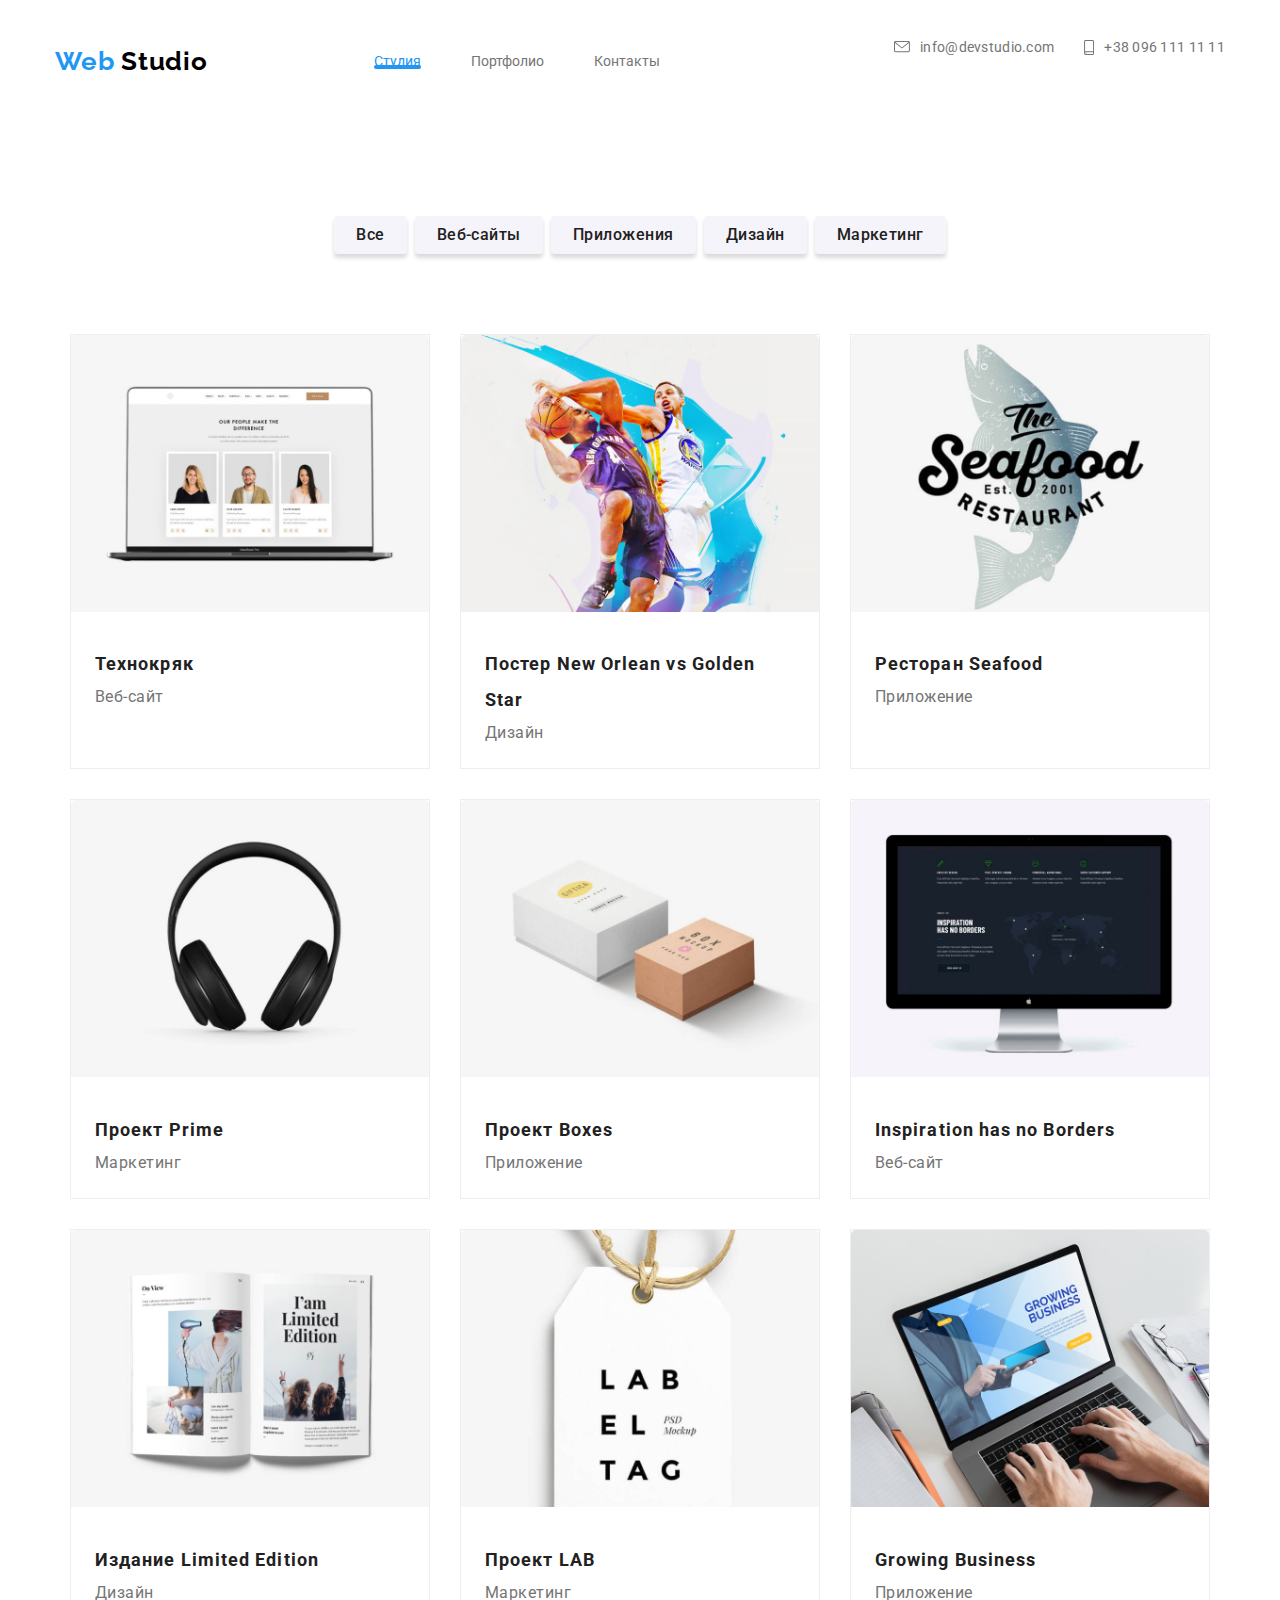
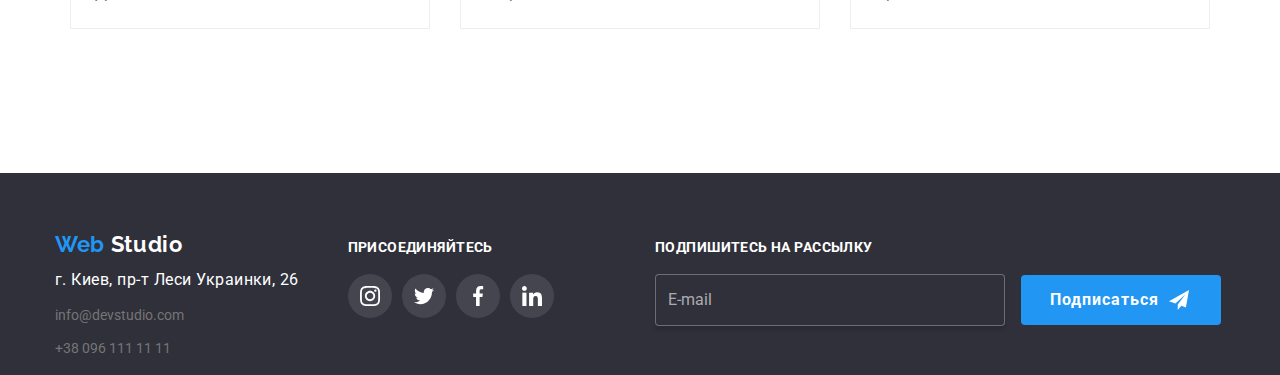
==== commit 9f9ab750: "добавляет футер для планшетной и десктопной версии" ====
--- a/portfolio.html
+++ b/portfolio.html
@@ -306,54 +306,61 @@
     <script src="./js/menu.js"></script>
     <footer>
       <div class="container page-footer">
-        <div class="footer-address">
-          <a href="./index.html" class="logo logo-footer link">
-            <span class="logo-web">Web</span>
-            <span class="logo-foot">Studio</span>
-          </a>
-          <address class="address-container">
-            <p class="add">г. Киев, пр-т Леси Украинки, 26</p>
-            <a href="mailto:info@devstudio.com" class="add-link link"
-              >info@devstudio.com</a
-            ><br />
-            <a href="tel:+380961111111" class="add-link link"
-              >+38 096 111 11 11</a
-            >
-          </address>
+        <div class="div footer-block">
+          <div class="footer-address">
+            <a href="./index.html" class="logo-footer link">
+              <span class="logo-web">Web</span>
+              <span class="logo-foot">Studio</span>
+            </a>
+            <address class="address-container">
+              <p class="add">г. Киев, пр-т Леси Украинки, 26</p>
+              <a href="mailto:info@devstudio.com" class="add-link link"
+                >info@devstudio.com</a
+              ><br />
+              <a href="tel:+380961111111" class="add-link link"
+                >+38 096 111 11 11</a
+              >
+            </address>
+          </div>
+          <div class="footer-slikns">
+            <p class="slikns-text">присоединяйтесь</p>
+            <ul class="slikns-list list">
+              <li class="slikns-links">
+                <a
+                  href=""
+                  class="icon-slinks"
+                  aria-label="Ссылка на instagram "
+                >
+                  <svg class="icon-slink">
+                    <use href="./img/symbol-defs.svg#icon-instagram"></use>
+                  </svg>
+                </a>
+              </li>
+              <li class="slikns-links">
+                <a href="" class="icon-slinks" aria-label="Ссылка на twitter ">
+                  <svg class="icon-slink">
+                    <use href="./img/symbol-defs.svg#icon-twitter1"></use>
+                  </svg>
+                </a>
+              </li>
+              <li class="slikns-links">
+                <a href="" class="icon-slinks" aria-label="Ссылка на facebook ">
+                  <svg class="icon-slink">
+                    <use href="./img/symbol-defs.svg#icon-facebook"></use>
+                  </svg>
+                </a>
+              </li>
+              <li class="slikns-links">
+                <a href="" class="icon-slinks" aria-label="Ссылка на linkedln ">
+                  <svg class="icon-slink">
+                    <use href="./img/symbol-defs.svg#icon-linkedin"></use>
+                  </svg>
+                </a>
+              </li>
+            </ul>
+          </div>
         </div>
-        <div class="footer-slikns">
-          <p class="slikns-text">присоединяйтесь</p>
-          <ul class="slikns-list list">
-            <li class="slikns-links">
-              <a href="" class="icon-slinks" aria-label="Ссылка на instagram ">
-                <svg class="icon-slink">
-                  <use href="./img/symbol-defs.svg#icon-instagram"></use>
-                </svg>
-              </a>
-            </li>
-            <li class="slikns-links">
-              <a href="" class="icon-slinks" aria-label="Ссылка на twitter ">
-                <svg class="icon-slink">
-                  <use href="./img/symbol-defs.svg#icon-twitter1"></use>
-                </svg>
-              </a>
-            </li>
-            <li class="slikns-links">
-              <a href="" class="icon-slinks" aria-label="Ссылка на facebook ">
-                <svg class="icon-slink">
-                  <use href="./img/symbol-defs.svg#icon-facebook"></use>
-                </svg>
-              </a>
-            </li>
-            <li class="slikns-links">
-              <a href="" class="icon-slinks" aria-label="Ссылка на linkedln ">
-                <svg class="icon-slink">
-                  <use href="./img/symbol-defs.svg#icon-linkedin"></use>
-                </svg>
-              </a>
-            </li>
-          </ul>
-        </div>
+
         <div class="footer-subscription">
           <p class="slikns-text">подпишитесь на рассылку</p>
           <div class="sub-container">
--- a/css/main.min.css
+++ b/css/main.min.css
@@ -1,2 +1,2 @@
-/*! modern-normalize v0.6.0 | MIT License | https://github.com/sindresorhus/modern-normalize */*,*::before,*::after{-webkit-box-sizing:border-box;box-sizing:border-box}:root{-moz-tab-size:4;-o-tab-size:4;tab-size:4}html{line-height:1.15;-webkit-text-size-adjust:100%}body{margin:0}body{font-family:system-ui,-apple-system,"Segoe UI",Roboto,Helvetica,Arial,sans-serif,"Apple Color Emoji","Segoe UI Emoji"}hr{height:0}abbr[title]{-webkit-text-decoration:underline dotted;text-decoration:underline dotted}b,strong{font-weight:bolder}code,kbd,samp,pre{font-family:SFMono-Regular, Consolas, 'Liberation Mono', Menlo, monospace;font-size:1em}small{font-size:80%}sub,sup{font-size:75%;line-height:0;position:relative;vertical-align:baseline}sub{bottom:-0.25em}sup{top:-0.5em}button,input,optgroup,select,textarea{font-family:inherit;font-size:100%;line-height:1.15;margin:0}button,select{text-transform:none}button,[type='button'],[type='reset'],[type='submit']{-webkit-appearance:button}button::-moz-focus-inner,[type='button']::-moz-focus-inner,[type='reset']::-moz-focus-inner,[type='submit']::-moz-focus-inner{border-style:none;padding:0}button:-moz-focusring,[type='button']:-moz-focusring,[type='reset']:-moz-focusring,[type='submit']:-moz-focusring{outline:1px dotted ButtonText}fieldset{padding:0.35em 0.75em 0.625em}legend{padding:0}progress{vertical-align:baseline}[type='number']::-webkit-inner-spin-button,[type='number']::-webkit-outer-spin-button{height:auto}[type='search']{-webkit-appearance:textfield;outline-offset:-2px}[type='search']::-webkit-search-decoration{-webkit-appearance:none}::-webkit-file-upload-button{-webkit-appearance:button;font:inherit}summary{display:list-item}.visually-hidden{position:absolute;width:1px;height:1px;margin:-1px;border:0;padding:0;clip:rect(0 0 0 0);overflow:hidden}.logo,.logo-footer{font-family:Raleway,sans-serif;font-weight:700;line-height:1;letter-spacing:0.03em;text-decoration:none}.button-secondary,.button.primary{display:-webkit-inline-box;display:-ms-inline-flexbox;display:inline-flex;-webkit-box-align:center;-ms-flex-align:center;align-items:center}.slikns-list .icon-slinks,.advant,.advant-item,.slinks .slinks-item,.klient-item{display:-webkit-box;display:-ms-flexbox;display:flex;-webkit-box-align:center;-ms-flex-align:center;align-items:center}.hero-item,.hero-title,.overlay,.modal-button{margin-left:auto;margin-right:auto}body{font-family:Roboto,sans-serif;background-color:#fff;color:#757575}body .modal-open{overflow:hidden}.list{list-style:none;margin:0;padding:0}.link{text-decoration:none;color:#757575}.container{margin-left:auto;margin-right:auto;padding-left:15px;padding-right:15px}@media screen and (min-width: 480px){.container{width:480px}}@media screen and (min-width: 768px){.container{width:768px}}@media screen and (min-width: 1200px){.container{width:1200px}}img{display:block;max-width:100%;height:auto}p{margin:0}.section{padding-top:60px;padding-bottom:60px}@media screen and (min-width: 1200px){.section{padding-top:94px;padding-bottom:94px}}.section-title{font-weight:700;font-size:28px;line-height:1.17;text-align:center;letter-spacing:0.03em;color:#212121}.page-header{position:relative}@media screen and (max-width: 767px){.page-header{height:60px}}@media screen and (min-width: 1199px){.page-header{padding-top:32px;padding-bottom:32px;font-size:14px}}.main-nav{display:-webkit-box;display:-ms-flexbox;display:flex;-webkit-box-align:center;-ms-flex-align:center;align-items:center}@media screen and (max-width: 1199px){.main-nav{-webkit-box-pack:justify;-ms-flex-pack:justify;justify-content:space-between}}.menu-button{display:-webkit-inline-box;display:-ms-inline-flexbox;display:inline-flex;margin:0;padding:0;border:none;background-color:transparent}.menu-button:hover{fill:#2196f3}@media screen and (min-width: 768px){.menu-button{display:none}}.menu-button .icon-cross{display:none}.menu-button.is-open .icon-cross{display:block}.menu-button.is-open .icon-menu{display:none}.menu-container{background-color:#fff;padding:60px 0;text-align:center;-webkit-box-pack:justify;-ms-flex-pack:justify;justify-content:space-between}@media screen and (max-width: 767px){.menu-container.is-open{display:block}}@media screen and (min-width: 767px){.menu-container{display:-webkit-box;display:-ms-flexbox;display:flex}}@media screen and (max-width: 767px){.menu-container{display:none;position:absolute;top:100%;left:0;width:100%;font-size:20px}}@media screen and (min-width: 1199px){.menu-container{-webkit-box-align:center;-ms-flex-align:center;align-items:center;padding:0 32px 0 32px}}.logo{font-size:26px;padding-top:16px;padding-bottom:16px}.logo-web{color:#2196f3}.logo-studio{color:#000}.site-nav{padding:0;list-style:none}@media screen and (min-width: 768px){.site-nav{display:-webkit-box;display:-ms-flexbox;display:flex;margin-left:81px;margin-right:84px}.site-nav .item:not(:last-child){margin-right:50px}}@media screen and (max-width: 767px){.site-nav .item:not(:last-child){margin-bottom:40px}.site-nav .link{display:-webkit-inline-box;display:-ms-inline-flexbox;display:inline-flex;position:relative;color:#212121;font-weight:500;font-size:18px;line-height:1;letter-spacing:.02em;-webkit-transition:color 250ms cubic-bezier(0.4, 0, 0.2, 1);transition:color 250ms cubic-bezier(0.4, 0, 0.2, 1)}.site-nav .link:hover,.site-nav .link:focus{color:#2196f3}}.site-nav .current{padding-bottom:8px}.site-nav .current{color:#2196f3}.site-nav .current::after{content:'';position:absolute;width:100%;height:4px;left:0;bottom:0;background-color:#2196f3;border-radius:2px}.site-nav .item{position:relative}.cont-nav{padding:0;margin:0;list-style:none;margin-left:auto;font-size:18px;letter-spacing:0.02em}.cont-nav .link{display:-webkit-inline-box;display:-ms-inline-flexbox;display:inline-flex;-webkit-box-align:center;-ms-flex-align:center;align-items:center;-webkit-transition:color 250ms cubic-bezier(0.4, 0, 0.2, 1);transition:color 250ms cubic-bezier(0.4, 0, 0.2, 1)}.cont-nav .link:hover,.cont-nav .link:focus{color:#2196f3}@media screen and (min-width: 767px){.cont-nav .item:not(:last-child){margin-bottom:10px}}@media screen and (max-width: 767px){.cont-nav{margin-top:60px}}@media screen and (max-width: 768px){.cont-nav .item{margin-bottom:10px}}@media screen and (min-width: 1199px){.cont-nav{font-size:14px;display:-webkit-box;display:-ms-flexbox;display:flex;text-align:center}.cont-nav .item:not(:last-child){margin-right:30px}}.icon-mail{fill:#757575;margin-right:10px;-webkit-transition:fill 250ms cubic-bezier(0.4, 0, 0.2, 1);transition:fill 250ms cubic-bezier(0.4, 0, 0.2, 1)}.mail:hover .icon-mail,.mail:focus .icon-mail{fill:#2196f3}.icon-phone{fill:#757575;margin-right:10px;-webkit-transition:fill 250ms cubic-bezier(0.4, 0, 0.2, 1);transition:fill 250ms cubic-bezier(0.4, 0, 0.2, 1)}.phone:hover .icon-phone,.phone:focus .icon-phone{fill:#2196f3}footer{background-color:#2f303a;color:#fff}.address-container{font-size:14px;line-height:1.7;font-style:normal}.logo-foot{color:#fff}.logo-footer{display:block;margin-bottom:10px;font-size:22px;padding-top:60px}.add{margin-top:0;margin-bottom:9px}.add-link{display:inline-block;-webkit-transition:color 250ms cubic-bezier(0.4, 0, 0.2, 1);transition:color 250ms cubic-bezier(0.4, 0, 0.2, 1)}.add-link:not(:last-child){margin-bottom:9px}.add-link:hover,.add-link:focus{color:#2196f3}.email-input{margin-bottom:20px;color:#fff;font-size:16px;line-height:1.87;display:inline-block;width:100%;padding:10px 58px 10px 12px;border-radius:4px;border-style:solid;border:1px solid rgba(255,255,255,0.3);-webkit-box-shadow:0px 4px 4px rgba(0,0,0,0.15);box-shadow:0px 4px 4px rgba(0,0,0,0.15);background-color:#2f303a;-o-border-image:initial;border-image:initial}.email-input::-webkit-input-placeholder{color:rgba(255,255,255,0.6)}.email-input:-ms-input-placeholder{color:rgba(255,255,255,0.6)}.email-input::-ms-input-placeholder{color:rgba(255,255,255,0.6)}.email-input::placeholder{color:rgba(255,255,255,0.6)}@media screen and (min-width: 768px){.email-input{width:450px}}@media screen and (min-width: 1200px){.email-input{margin-right:12px;width:350px;margin-bottom:0}}.copyringht{display:none;color:rgba(255,255,255,0.4);margin-top:0;margin-bottom:0;padding-top:18px;padding-bottom:21px;font-size:12px;line-height:2;text-align:center;border-top:1px solid rgba(255,255,255,0.1)}.footer-address{text-align:center}@media screen and (min-width: 768px){.footer-address{width:calc((100% - 30px) / 2)}}@media screen and (min-width: 1200px){.footer-address{margin-right:30px;margin-bottom:0}}@media screen and (min-width: 768px){.footer-block{display:-webkit-box;display:-ms-flexbox;display:flex;-webkit-box-align:baseline;-ms-flex-align:baseline;align-items:baseline}}@media screen and (min-width: 1200px){.footer-block{width:calc(100% / 2)}}.footer-slikns{font-weight:700;font-size:14px;line-height:1.14;text-transform:uppercase}@media screen and (min-width: 768px){.footer-slikns{width:calc((100% - 30px) / 2)}}@media screen and (min-width: 1200px){.footer-slikns{margin-right:30px;margin-bottom:0}}.slikns-list{-webkit-box-pack:center;-ms-flex-pack:center;justify-content:center;display:-webkit-box;display:-ms-flexbox;display:flex}.slikns-list .icon-slinks{-webkit-box-pack:center;-ms-flex-pack:center;justify-content:center;width:44px;height:44px;border-radius:50%;background-color:rgba(255,255,255,0.1);-webkit-transition:all 250ms cubic-bezier(0.4, 0, 0.2, 1);transition:all 250ms cubic-bezier(0.4, 0, 0.2, 1);fill:#fff;transition:all 250ms cubic-bezier(0.4, 0, 0.2, 1)}.slikns-list .icon-slinks:hover,.slikns-list .icon-slinks:focus{background-color:#2196f3;-webkit-transform:scale(1.3);transform:scale(1.3)}.slikns-links:not(:last-child){margin-right:10px}.icon-slink{width:20px;height:20px}.slikns-text{margin-top:60px;margin-bottom:20px;font-weight:700;font-size:14px;line-height:1;letter-spacing:.03em;text-transform:uppercase;text-align:center}.button-secondary{border:none;font-weight:700;font-size:16px;line-height:1.87;letter-spacing:.06em;color:#fff;background-color:#2196f3;text-decoration:none;border-radius:4px;margin-bottom:50px;padding:10px 29px;min-width:200px;-webkit-transition:all 250ms cubic-bezier(0.4, 0, 0.2, 1);transition:all 250ms cubic-bezier(0.4, 0, 0.2, 1)}.button-secondary .icon-button{fill:#fff;-webkit-transition:fill 250ms cubic-bezier(0.4, 0, 0.2, 1);transition:fill 250ms cubic-bezier(0.4, 0, 0.2, 1)}.button-secondary:hover,.button-secondary:focus{background-color:#fff;color:#2196f3;fill:#2196f3}.button-secondary:hover .icon-button{fill:#2196f3}.icon-button{width:20px;height:20px;margin-left:10px}.footer-form{-webkit-box-align:center;-ms-flex-align:center;align-items:center}@media screen and (min-width: 767px){.footer-form{display:-webkit-box;display:-ms-flexbox;display:flex;-webkit-box-orient:vertical;-webkit-box-direction:normal;-ms-flex-direction:column;flex-direction:column;-webkit-box-align:center;-ms-flex-align:center;align-items:center}}@media screen and (min-width: 1200px){.footer-form{display:-webkit-box;display:-ms-flexbox;display:flex}}.footer-subscription{text-align:center}@media screen and (min-width: 1200px){.footer-subscription{text-align:start;width:calc((100% - 30px) / 2)}}.hero{margin-left:auto;margin-right:auto;text-align:center;padding-top:118px;padding-bottom:118px;background-image:-webkit-gradient(linear, left top, left bottom, from(rgba(47,48,58,0.8)), to(rgba(47,48,58,0.8))),url("../img/studiya/header_img.jpg");background-image:linear-gradient(rgba(47,48,58,0.8), rgba(47,48,58,0.8)),url("../img/studiya/header_img.jpg");background-repeat:no-repeat;background-position:center}@media screen and (min-width: 768px){.hero{max-width:1200px}}@media screen and (min-width: 1200px){.hero{max-width:1600px;padding-top:200px;padding-bottom:200px}}.hero-item{text-align:center}.hero-title{margin-top:0;margin-bottom:46px;text-transform:uppercase;color:#fff;font-weight:900;font-size:26px;line-height:1.61}@media screen and (min-width: 1200px){.hero-title{width:646px;font-weight:900;font-size:44px;line-height:1.36;letter-spacing:.06em}}.overlay{max-width:1600px;height:600px;background-image:-webkit-gradient(linear, left top, right top, from(rgba(47,48,58,0.8)), to(rgba(47,48,58,0.8))),url("../img/studiya/header_img.jpg");background-image:linear-gradient(to right, rgba(47,48,58,0.8), rgba(47,48,58,0.8)),url("../img/studiya/header_img.jpg");background-position:center;background-repeat:no-repeat}.button.primary{border:none;font-weight:700;font-size:16px;line-height:1.87;letter-spacing:.06em;color:#fff;background-color:#2196f3;text-decoration:none;border-radius:4px;padding:10px 32px;min-width:200px;-webkit-transition:all 250ms cubic-bezier(0.4, 0, 0.2, 1);transition:all 250ms cubic-bezier(0.4, 0, 0.2, 1)}.button.primary:hover{background-color:#fff;color:#2196f3}.advant{border-bottom:1px solid #ececec}.advant-element:not(:last-child){margin-bottom:30px}@media screen and (min-width: 768px){.advant-element{width:calc((100% - 30px) / 2);margin-right:30px}.advant-element:nth-child(2n){margin-right:0}.advant-element:nth-last-child(-n+2){margin-bottom:0}}@media screen and (min-width: 1200px){.advant-element{width:calc((100% - 30px * 3) / 4)}.advant-element:not(:last-child){margin-right:30px;margin-bottom:0}}.advant-item{background-color:#f5f4fa;height:120px;border-radius:4px;-webkit-box-pack:center;-ms-flex-pack:center;justify-content:center}.advant-text{margin-top:0;margin-bottom:0;font-weight:400;font-size:14px;line-height:1.7;letter-spacing:.03em}.icon-advant{width:70px;height:70px}.advant-title{margin-top:30px;margin-bottom:10px;font-weight:700;font-size:14px;line-height:1;letter-spacing:.03em;text-transform:uppercase;color:#212121}@media screen and (max-width: 767px){.advant-title{text-align:center}}@media screen and (max-width: 768px){.list.advant-list{display:-webkit-box;display:-ms-flexbox;display:flex}}.doing-text{position:absolute;bottom:0;left:0;width:100%;margin-top:0;margin-bottom:0;padding:27px;font-weight:700;font-size:14px;line-height:1;letter-spacing:.03em;text-align:center;text-transform:uppercase;background:rgba(47,48,58,0.8);border-radius:0px 0px 4px 4px;color:#fff}.doing-element{position:relative;width:calc((100% - 30px * 2) / 3);border-radius:0px 0px 4px 4px}.doing-element:not(:last-child){margin-right:30px}.list .doing-element{position:relative;width:calc((100% - 30px * 2) / 3);border-radius:0px 0px 4px 4px}@media screen and (max-width: 480px){.doing{display:none}}@media screen and (min-width: 768px){.doing{display:none}}@media screen and (min-width: 1200px){.doing{display:block}}.team{background-color:#f5f4fa}.team-position{margin-top:0;margin-bottom:28px;font-weight:400;font-size:16px;line-height:1;letter-spacing:.03em;-webkit-columns:#757575;columns:#757575}.team-title{margin-top:30px;margin-bottom:10px;font-weight:500;font-size:16px;line-height:1;letter-spacing:.03em;color:#212121}.list.slinks{-webkit-box-pack:space-evenly;-ms-flex-pack:space-evenly;justify-content:space-evenly;padding-bottom:36px}.team-element{background-color:#fff;width:100%;text-align:center;-webkit-box-shadow:0px 2px 1px rgba(0,0,0,0.2),0px 1px 1px rgba(0,0,0,0.14),0px 1px 3px rgba(0,0,0,0.12);box-shadow:0px 2px 1px rgba(0,0,0,0.2),0px 1px 1px rgba(0,0,0,0.14),0px 1px 3px rgba(0,0,0,0.12);border-radius:4px}.team-element:not(:last-child){margin-bottom:30px}@media screen and (min-width: 768px){.team-element{width:calc((100% - 30px) / 2);margin-right:30px}.team-element:nth-child(2n){margin-right:0}.team-element:nth-last-child(-n+2){margin-bottom:0}}@media screen and (min-width: 1200px){.team-element{width:calc((100% - 30px * 3) / 4)}.team-element:not(:last-child){margin-right:30px;margin-bottom:0}}img{width:100%}.slinks .slinks-item{-webkit-box-pack:center;-ms-flex-pack:center;justify-content:center;width:44px;height:44px;background-color:#fff;border-radius:50%;-webkit-transition:all 250ms cubic-bezier(0.4, 0, 0.2, 1);transition:all 250ms cubic-bezier(0.4, 0, 0.2, 1)}.slinks .slinks-item:hover,.slinks .slinks-item:focus{background-color:#2196f3;-webkit-transform:scale(1.1);transform:scale(1.1)}.slinks .icon-slink{fill:#afb1b8;-webkit-transition:fill 250ms cubic-bezier(0.4, 0, 0.2, 1);transition:fill 250ms cubic-bezier(0.4, 0, 0.2, 1)}.slinks .slinks-item:hover .icon-slink{fill:#fff;-webkit-transform:scale(1.1);transform:scale(1.1)}.klient-item{-webkit-box-pack:center;-ms-flex-pack:center;justify-content:center;height:90px;border:1px solid #afb1b8;border-radius:4px;-webkit-transition:border-color 250ms cubic-bezier(0.4, 0, 0.2, 1);transition:border-color 250ms cubic-bezier(0.4, 0, 0.2, 1);-webkit-transform:250ms cubic-bezier(0.4, 0, 0.2, 1);transform:250ms cubic-bezier(0.4, 0, 0.2, 1)}.klient-item:hover{border-color:#2196f3;-webkit-transform:scale(1.1);transform:scale(1.1)}.klient-element{width:calc((100% - 30px * 2) / 2);margin:15px}.klient-element:not(:last-child){margin-bottom:30px}@media screen and (min-width: 768px){.klient-element{width:calc((100% - 30px * 3) / 3)}}@media screen and (min-width: 1200px){.klient-element{width:calc((100% - 30px * 6) / 6)}}.klient-list .icon-klient{fill:#afb1b8;-webkit-transition:fill 250ms cubic-bezier(0.4, 0, 0.2, 1);transition:fill 250ms cubic-bezier(0.4, 0, 0.2, 1);-webkit-transform:250ms cubic-bezier(0.4, 0, 0.2, 1);transform:250ms cubic-bezier(0.4, 0, 0.2, 1)}.klient-element:hover .klient-item{border-color:#2196f3;-webkit-transform:scale(1.1);transform:scale(1.1)}.klient-item:hover .icon-klient{fill:#2196f3;-webkit-transform:scale(1.1);transform:scale(1.1)}.backdrop{position:fixed;top:0;right:0;width:100%;height:100%;background-color:rgba(0,0,0,0.2);-webkit-transition:all 250ms cubic-bezier(0.4, 0, 0.2, 1);transition:all 250ms cubic-bezier(0.4, 0, 0.2, 1);overflow-y:scroll;padding:93px 15px}.backdrop.is-hidden{opacity:0;pointer-events:none;-webkit-transform:scale(2);transform:scale(2)}.modal{background-color:#fff;-webkit-box-shadow:0px 2px 1px rgba(0,0,0,0.2),0px 1px 1px rgba(0,0,0,0.14),0px 1px 3px rgba(0,0,0,0.12);box-shadow:0px 2px 1px rgba(0,0,0,0.2),0px 1px 1px rgba(0,0,0,0.14),0px 1px 3px rgba(0,0,0,0.12);border-radius:4px;-webkit-transition:-webkit-transform 250ms cubic-bezier(0.4, 0, 0.2, 1);transition:-webkit-transform 250ms cubic-bezier(0.4, 0, 0.2, 1);transition:transform 250ms cubic-bezier(0.4, 0, 0.2, 1);transition:transform 250ms cubic-bezier(0.4, 0, 0.2, 1), -webkit-transform 250ms cubic-bezier(0.4, 0, 0.2, 1)}@media screen and (min-width: 560px){.modal{min-width:450px;position:absolute;top:50%;left:50%;-webkit-transform:translate(-50%, -50%);transform:translate(-50%, -50%)}}@media screen and (min-width: 1200px){.modal{max-width:528px}}.modal>.modal-close{position:absolute;top:0;right:0;width:30px;height:30px;border-radius:50%;border-color:transparent;-webkit-transform:translate(10px, -10px);transform:translate(10px, -10px);background-color:#fff;-webkit-box-shadow:0px 2px 1px rgba(0,0,0,0.2),0px 1px 1px rgba(0,0,0,0.14),0px 1px 3px rgba(0,0,0,0.12);box-shadow:0px 2px 1px rgba(0,0,0,0.2),0px 1px 1px rgba(0,0,0,0.14),0px 1px 3px rgba(0,0,0,0.12);cursor:pointer;-webkit-transition:-webkit-transform 250ms cubic-bezier(0.4, 0, 0.2, 1);transition:-webkit-transform 250ms cubic-bezier(0.4, 0, 0.2, 1);transition:transform 250ms cubic-bezier(0.4, 0, 0.2, 1);transition:transform 250ms cubic-bezier(0.4, 0, 0.2, 1), -webkit-transform 250ms cubic-bezier(0.4, 0, 0.2, 1)}@media screen and (max-width: 559px){.modal>.modal-close{top:93px;right:15px}}.modal>.modal-close:hover,.modal>.modal-close:focus{background-color:#2196f3}.form{padding:40px}.form-text{font-weight:700;font-size:20px;line-height:1.15;letter-spacing:.03em;text-align:center;color:#212121;margin-bottom:30px}.icon-modal-button{width:11px;height:11px;fill:#000}.label-text{position:absolute;top:12px;left:42px;font-weight:20px;font-size:1.5;line-height:.03em;color:#757575;-webkit-transition:-webkit-transform 250ms cubic-bezier(0.4, 0, 0.2, 1);transition:-webkit-transform 250ms cubic-bezier(0.4, 0, 0.2, 1);transition:transform 250ms cubic-bezier(0.4, 0, 0.2, 1);transition:transform 250ms cubic-bezier(0.4, 0, 0.2, 1), -webkit-transform 250ms cubic-bezier(0.4, 0, 0.2, 1);-webkit-transition:color 250ms cubic-bezier(0.4, 0, 0.2, 1);transition:color 250ms cubic-bezier(0.4, 0, 0.2, 1)}@media screen and (min-width: 1200px){.label-text{font-weight:20px;font-size:1.15;line-height:.03em}}.form-field{position:relative;display:-webkit-box;display:-ms-flexbox;display:flex;-webkit-box-orient:vertical;-webkit-box-direction:normal;-ms-flex-direction:column;flex-direction:column}.form-field:not(:last-child){margin-bottom:28px}.form-policy{margin-bottom:30px}.form-policy input{margin-right:8px;vertical-align:middle}.form-input{max-width:448px;padding:12px 16px 12px 42px;border:1px solid rgba(33,33,33,0.2);-webkit-box-sizing:border-box;box-sizing:border-box;border-radius:4px;font-size:14px;outline-color:#2196f3;-webkit-transition:border-color 250ms cubic-bezier(0.4, 0, 0.2, 1);transition:border-color 250ms cubic-bezier(0.4, 0, 0.2, 1)}.form-input:hover,.form-input:focus,.form-input:not(:placeholder-shown){border-color:#2196f3;-webkit-transition:border-color 250ms cubic-bezier(0.4, 0, 0.2, 1);transition:border-color 250ms cubic-bezier(0.4, 0, 0.2, 1)}.form-input:hover+.label-text,.form-input:focus+.label-text,.form-input:not(:placeholder-shown)+.label-text{color:#2196f3;-webkit-transform:translate(-26px, -32px) scale(0.86);transform:translate(-26px, -32px) scale(0.86);-webkit-transition:-webkit-transform 250ms cubic-bezier(0.4, 0, 0.2, 1);transition:-webkit-transform 250ms cubic-bezier(0.4, 0, 0.2, 1);transition:transform 250ms cubic-bezier(0.4, 0, 0.2, 1);transition:transform 250ms cubic-bezier(0.4, 0, 0.2, 1), -webkit-transform 250ms cubic-bezier(0.4, 0, 0.2, 1);-webkit-transition:all 250ms cubic-bezier(0.4, 0, 0.2, 1);transition:all 250ms cubic-bezier(0.4, 0, 0.2, 1)}.form-input:hover ~ .icon-input,.form-input:focus ~ .icon-input,.form-input:not(:placeholder-shown) ~ .icon-input{fill:#2196f3;-webkit-transition:fill 250ms cubic-bezier(0.4, 0, 0.2, 1);transition:fill 250ms cubic-bezier(0.4, 0, 0.2, 1)}.form-input:hover+.comment,.form-input:focus+.comment,.form-input:not(:placeholder-shown)+.comment{color:#2196f3;-webkit-transform:translateY(-32px) scale(0.86);transform:translateY(-32px) scale(0.86);-webkit-transition:all 250ms cubic-bezier(0.4, 0, 0.2, 1);transition:all 250ms cubic-bezier(0.4, 0, 0.2, 1)}.comment{left:16px}.form-field textarea{height:120px;margin-bottom:20px;padding:12px 16px;resize:none}.icon-person{width:18px;height:18px;vertical-align:middle}.icon-input{position:absolute;top:10px;left:16px;pointer-events:none;-webkit-transition:fill 250ms cubic-bezier(0.4, 0, 0.2, 1);transition:fill 250ms cubic-bezier(0.4, 0, 0.2, 1)}.policy-link{color:#2196f3}.policy-text{display:inline-block;font-size:12px;line-height:1.16}@media screen and (min-width: 1200px){.policy-text{font-size:14px;line-height:1.7}}.policy-checkbox{position:absolute;width:1px;height:1px;margin:-1px;border:0;padding:0;clip:rect(0 0 0 0);overflow:hidden}.policy-checkbox:checked+.icon-checkbox{background-color:#2196f3;background-image:url(../img/icon_check.svg);background-size:contain;background-origin:border-box;border-color:transparent;-webkit-transform:scale(1.3);transform:scale(1.3);-webkit-transition:-webkit-transform 250ms cubic-bezier(0.4, 0, 0.2, 1);transition:-webkit-transform 250ms cubic-bezier(0.4, 0, 0.2, 1);transition:transform 250ms cubic-bezier(0.4, 0, 0.2, 1);transition:transform 250ms cubic-bezier(0.4, 0, 0.2, 1), -webkit-transform 250ms cubic-bezier(0.4, 0, 0.2, 1)}.icon-checkbox{display:inline-block;width:15px;height:15px;margin-right:5px;border:2px solid #212121;border-radius:2px;vertical-align:middle}.modal-button{width:200px;height:50px;display:block;padding:10px 56px;background-color:#2196f3;-webkit-box-shadow:0px 4px 4px rgba(0,0,0,0.15);box-shadow:0px 4px 4px rgba(0,0,0,0.15);color:#fff;-webkit-box-sizing:border-box;box-sizing:border-box;border-radius:4px;border-color:transparent;-webkit-transition:background-color 250ms cubic-bezier(0.4, 0, 0.2, 1);transition:background-color 250ms cubic-bezier(0.4, 0, 0.2, 1);-webkit-transition:color 250ms cubic-bezier(0.4, 0, 0.2, 1);transition:color 250ms cubic-bezier(0.4, 0, 0.2, 1);cursor:pointer}.modal-button:hover,.modal-button:focus{background-color:#f5f4fa;color:#2196f3;-webkit-transition:background-color 250ms cubic-bezier(0.4, 0, 0.2, 1);transition:background-color 250ms cubic-bezier(0.4, 0, 0.2, 1);-webkit-transition:color 250ms cubic-bezier(0.4, 0, 0.2, 1);transition:color 250ms cubic-bezier(0.4, 0, 0.2, 1)}h1{margin-top:0;margin-bottom:0px}p{font-weight:400;font-size:16px;line-height:1.87;letter-spacing:.03em}.project{text-align:center;margin-bottom:40px}.project-item:not(:last-child){margin-right:8px}.project-item{margin-bottom:15px}@media screen and (min-width: 768px){.project{margin-bottom:30px;-webkit-box-pack:center;-ms-flex-pack:center;justify-content:center}}@media screen and (min-width: 1200px){.project{margin-bottom:50px;-webkit-box-pack:center;-ms-flex-pack:center;justify-content:center}}.project-title{text-align:left;padding:20px 24px}.project .button{padding:6px 22px 6px 22px;border:none;-webkit-box-shadow:0px 4px 4px rgba(0,0,0,0.15);box-shadow:0px 4px 4px rgba(0,0,0,0.15)}.project-name{margin-bottom:0px;font-weight:700;font-size:18px;line-height:2;letter-spacing:.06em;color:#212121}.button{font-weight:500;font-size:16px;line-height:1.6;letter-spacing:.03em;text-align:center;color:#212121;background:#f5f4fa;border-radius:4px;-webkit-transition:all 250ms cubic-bezier(0.4, 0, 0.2, 1);transition:all 250ms cubic-bezier(0.4, 0, 0.2, 1)}.button:hover,.button:focus{color:#fff;background-color:#2196f3;-webkit-transform:scale(1.1);transform:scale(1.1)}.list{list-style:none;display:-webkit-box;display:-ms-flexbox;display:flex;-ms-flex-wrap:wrap;flex-wrap:wrap}.description-element{position:relative;overflow:hidden}.description-text{position:absolute;opacity:0;top:0;right:0;width:100%;height:100%;padding:63px 24px;font-size:18px;line-height:1.55;text-align:initial;background-color:rgba(33,150,243,0.9);color:#fff;-webkit-transform:translateY(100%);transform:translateY(100%);-webkit-transition:all 250ms cubic-bezier(0.4, 0, 0.2, 1);transition:all 250ms cubic-bezier(0.4, 0, 0.2, 1)}.description .description-item{border:1px solid #eeeeee;width:100%}@media screen and (min-width: 768px){.description .description-item{width:calc((100% - 30px * 2) / 2);margin:15px}}@media screen and (min-width: 1200px){.description .description-item{width:calc((100% - 30px * 3) / 3)}}.description .description-item:nth-child(3n){margin-right:0}.description .description-item:nth-last-child(-n+3){margin-bottom:0}.description .description-item:hover{-webkit-box-shadow:1px 4px 6px rgba(0,0,0,0.16),0px 4px 4px rgba(0,0,0,0.06),0px 1px 1px rgba(0,0,0,0.12);box-shadow:1px 4px 6px rgba(0,0,0,0.16),0px 4px 4px rgba(0,0,0,0.06),0px 1px 1px rgba(0,0,0,0.12)}.description-item:hover .description-text{opacity:1;-webkit-transform:translateY(0);transform:translateY(0)}.link-text{font-size:18px;line-height:1.5;letter-spacing:0.03em;text-decoration:none;color:var(--primary-text-color)}
+/*! modern-normalize v0.6.0 | MIT License | https://github.com/sindresorhus/modern-normalize */*,*::before,*::after{-webkit-box-sizing:border-box;box-sizing:border-box}:root{-moz-tab-size:4;-o-tab-size:4;tab-size:4}html{line-height:1.15;-webkit-text-size-adjust:100%}body{margin:0}body{font-family:system-ui,-apple-system,"Segoe UI",Roboto,Helvetica,Arial,sans-serif,"Apple Color Emoji","Segoe UI Emoji"}hr{height:0}abbr[title]{-webkit-text-decoration:underline dotted;text-decoration:underline dotted}b,strong{font-weight:bolder}code,kbd,samp,pre{font-family:SFMono-Regular, Consolas, 'Liberation Mono', Menlo, monospace;font-size:1em}small{font-size:80%}sub,sup{font-size:75%;line-height:0;position:relative;vertical-align:baseline}sub{bottom:-0.25em}sup{top:-0.5em}button,input,optgroup,select,textarea{font-family:inherit;font-size:100%;line-height:1.15;margin:0}button,select{text-transform:none}button,[type='button'],[type='reset'],[type='submit']{-webkit-appearance:button}button::-moz-focus-inner,[type='button']::-moz-focus-inner,[type='reset']::-moz-focus-inner,[type='submit']::-moz-focus-inner{border-style:none;padding:0}button:-moz-focusring,[type='button']:-moz-focusring,[type='reset']:-moz-focusring,[type='submit']:-moz-focusring{outline:1px dotted ButtonText}fieldset{padding:0.35em 0.75em 0.625em}legend{padding:0}progress{vertical-align:baseline}[type='number']::-webkit-inner-spin-button,[type='number']::-webkit-outer-spin-button{height:auto}[type='search']{-webkit-appearance:textfield;outline-offset:-2px}[type='search']::-webkit-search-decoration{-webkit-appearance:none}::-webkit-file-upload-button{-webkit-appearance:button;font:inherit}summary{display:list-item}.visually-hidden{position:absolute;width:1px;height:1px;margin:-1px;border:0;padding:0;clip:rect(0 0 0 0);overflow:hidden}.logo,.logo-footer{font-family:Raleway,sans-serif;font-weight:700;line-height:1;letter-spacing:0.03em;text-decoration:none}.button-secondary,.button.primary{display:-webkit-inline-box;display:-ms-inline-flexbox;display:inline-flex;-webkit-box-align:center;-ms-flex-align:center;align-items:center}.slikns-list .icon-slinks,.advant,.advant-item,.slinks .slinks-item,.klient-item{display:-webkit-box;display:-ms-flexbox;display:flex;-webkit-box-align:center;-ms-flex-align:center;align-items:center}.hero-item,.hero-title,.overlay,.modal-button{margin-left:auto;margin-right:auto}body{font-family:Roboto,sans-serif;background-color:#fff;color:#757575}body .modal-open{overflow:hidden}.list{list-style:none;margin:0;padding:0}.link{text-decoration:none;color:#757575}.container{margin-left:auto;margin-right:auto;padding-left:15px;padding-right:15px}@media screen and (min-width: 480px){.container{width:480px}}@media screen and (min-width: 768px){.container{width:768px}}@media screen and (min-width: 1200px){.container{width:1200px}}img{display:block;max-width:100%;height:auto}p{margin:0}.section{padding-top:60px;padding-bottom:60px}@media screen and (min-width: 1200px){.section{padding-top:94px;padding-bottom:94px}}.section-title{font-weight:700;font-size:28px;line-height:1.17;text-align:center;letter-spacing:0.03em;color:#212121}.page-header{position:relative}@media screen and (max-width: 767px){.page-header{height:60px}}@media screen and (min-width: 1199px){.page-header{padding-top:32px;padding-bottom:32px;font-size:14px}}.main-nav{display:-webkit-box;display:-ms-flexbox;display:flex;-webkit-box-align:center;-ms-flex-align:center;align-items:center}@media screen and (max-width: 1199px){.main-nav{-webkit-box-pack:justify;-ms-flex-pack:justify;justify-content:space-between}}.menu-button{display:-webkit-inline-box;display:-ms-inline-flexbox;display:inline-flex;margin:0;padding:0;border:none;background-color:transparent}.menu-button:hover{fill:#2196f3}@media screen and (min-width: 768px){.menu-button{display:none}}.menu-button .icon-cross{display:none}.menu-button.is-open .icon-cross{display:block}.menu-button.is-open .icon-menu{display:none}@media screen and (max-width: 767px){.menu-container{display:none;position:absolute;top:100%;left:0;width:100%;background-color:#fff;-webkit-box-shadow:0px 1px 3px rgba(0,0,0,0.16),0px 2px 4px rgba(0,0,0,0.08),0px 4px 8px rgba(0,0,0,0.04);box-shadow:0px 1px 3px rgba(0,0,0,0.16),0px 2px 4px rgba(0,0,0,0.08),0px 4px 8px rgba(0,0,0,0.04);padding:60px 0;text-align:center}.menu-container.is-open{display:block}}@media screen and (min-width: 768px){.menu-container{display:-webkit-box;display:-ms-flexbox;display:flex;margin-left:81px;-webkit-box-pack:justify;-ms-flex-pack:justify;justify-content:space-between;-webkit-box-flex:1;-ms-flex-positive:1;flex-grow:1}}@media screen and (min-width: 1200px){.menu-container{margin-left:85px}}.logo{font-size:26px;padding-top:16px;padding-bottom:16px}.logo-web{color:#2196f3}.logo-studio{color:#000}.site-nav{padding:0;list-style:none}@media screen and (min-width: 768px){.site-nav{display:-webkit-box;display:-ms-flexbox;display:flex;margin-left:81px;margin-right:84px}.site-nav .item:not(:last-child){margin-right:50px}}@media screen and (max-width: 767px){.site-nav .item:not(:last-child){margin-bottom:40px}.site-nav .link{display:-webkit-inline-box;display:-ms-inline-flexbox;display:inline-flex;position:relative;color:#212121;font-weight:500;font-size:18px;line-height:1;letter-spacing:.02em;-webkit-transition:color 250ms cubic-bezier(0.4, 0, 0.2, 1);transition:color 250ms cubic-bezier(0.4, 0, 0.2, 1)}.site-nav .link:hover,.site-nav .link:focus{color:#2196f3}}.site-nav .current{padding-bottom:8px}.site-nav .current{color:#2196f3}.site-nav .current::after{content:'';position:absolute;width:100%;height:4px;left:0;bottom:0;background-color:#2196f3;border-radius:2px}.site-nav .item{position:relative}.cont-nav{padding:0;margin:0;list-style:none;margin-left:auto;font-size:18px;letter-spacing:0.02em}.cont-nav .link{display:-webkit-inline-box;display:-ms-inline-flexbox;display:inline-flex;-webkit-box-align:center;-ms-flex-align:center;align-items:center;-webkit-transition:color 250ms cubic-bezier(0.4, 0, 0.2, 1);transition:color 250ms cubic-bezier(0.4, 0, 0.2, 1)}.cont-nav .link:hover,.cont-nav .link:focus{color:#2196f3}@media screen and (min-width: 767px){.cont-nav .item:not(:last-child){margin-bottom:10px}}@media screen and (max-width: 767px){.cont-nav{margin-top:60px}}@media screen and (max-width: 768px){.cont-nav .item{margin-bottom:10px}}@media screen and (min-width: 1199px){.cont-nav{font-size:14px;display:-webkit-box;display:-ms-flexbox;display:flex;text-align:center}.cont-nav .item:not(:last-child){margin-right:30px}}.icon-mail{fill:#757575;margin-right:10px;-webkit-transition:fill 250ms cubic-bezier(0.4, 0, 0.2, 1);transition:fill 250ms cubic-bezier(0.4, 0, 0.2, 1)}.mail:hover .icon-mail,.mail:focus .icon-mail{fill:#2196f3}.icon-phone{fill:#757575;margin-right:10px;-webkit-transition:fill 250ms cubic-bezier(0.4, 0, 0.2, 1);transition:fill 250ms cubic-bezier(0.4, 0, 0.2, 1)}.phone:hover .icon-phone,.phone:focus .icon-phone{fill:#2196f3}footer{background-color:#2f303a;color:#fff}@media screen and (min-width: 1200px){.page-footer{display:-webkit-box;display:-ms-flexbox;display:flex;-webkit-box-pack:justify;-ms-flex-pack:justify;justify-content:space-between;-webkit-box-align:baseline;-ms-flex-align:baseline;align-items:baseline}}.address-container{font-size:14px;line-height:1.7;font-style:normal}.logo-foot{color:#fff}.logo-footer{display:block;margin-bottom:10px;font-size:22px;padding-top:60px}.add{margin-top:0;margin-bottom:9px}.add-link{display:inline-block;-webkit-transition:color 250ms cubic-bezier(0.4, 0, 0.2, 1);transition:color 250ms cubic-bezier(0.4, 0, 0.2, 1)}.add-link:not(:last-child){margin-bottom:9px}.add-link:hover,.add-link:focus{color:#2196f3}.email-input{margin-bottom:20px;color:#fff;font-size:16px;line-height:1.87;display:inline-block;width:100%;padding:10px 58px 10px 12px;border-radius:4px;border-style:solid;border:1px solid rgba(255,255,255,0.3);-webkit-box-shadow:0px 4px 4px rgba(0,0,0,0.15);box-shadow:0px 4px 4px rgba(0,0,0,0.15);background-color:#2f303a;-o-border-image:initial;border-image:initial}.email-input::-webkit-input-placeholder{color:rgba(255,255,255,0.6)}.email-input:-ms-input-placeholder{color:rgba(255,255,255,0.6)}.email-input::-ms-input-placeholder{color:rgba(255,255,255,0.6)}.email-input::placeholder{color:rgba(255,255,255,0.6)}@media screen and (min-width: 768px){.email-input{width:450px}}@media screen and (min-width: 1200px){.email-input{margin-right:12px;width:350px;margin-bottom:0}}.copyringht{display:none;color:rgba(255,255,255,0.4);margin-top:0;margin-bottom:0;padding-top:18px;padding-bottom:21px;font-size:12px;line-height:2;text-align:center;border-top:1px solid rgba(255,255,255,0.1)}.footer-address{text-align:center}@media screen and (min-width: 768px){.footer-address{width:calc((100% - 30px) / 2)}}@media screen and (min-width: 1200px){.footer-address{margin-right:30px;margin-bottom:0;text-align:left}}@media screen and (min-width: 768px){.footer-block{display:-webkit-box;display:-ms-flexbox;display:flex;-webkit-box-align:baseline;-ms-flex-align:baseline;align-items:baseline}}@media screen and (min-width: 1200px){.footer-block{width:calc(100% / 2)}}.footer-slikns{font-weight:700;font-size:14px;line-height:1.14;text-transform:uppercase}@media screen and (min-width: 768px){.footer-slikns{width:calc((100% - 30px) / 2)}}@media screen and (min-width: 1200px){.footer-slikns{margin-right:30px;margin-bottom:0}}.slikns-list{-webkit-box-pack:center;-ms-flex-pack:center;justify-content:center;display:-webkit-box;display:-ms-flexbox;display:flex}.slikns-list .icon-slinks{-webkit-box-pack:center;-ms-flex-pack:center;justify-content:center;width:44px;height:44px;border-radius:50%;background-color:rgba(255,255,255,0.1);-webkit-transition:all 250ms cubic-bezier(0.4, 0, 0.2, 1);transition:all 250ms cubic-bezier(0.4, 0, 0.2, 1);fill:#fff;transition:all 250ms cubic-bezier(0.4, 0, 0.2, 1)}.slikns-list .icon-slinks:hover,.slikns-list .icon-slinks:focus{background-color:#2196f3;-webkit-transform:scale(1.3);transform:scale(1.3)}@media screen and (min-width: 1200px){.slikns-list{-webkit-box-pack:start;-ms-flex-pack:start;justify-content:flex-start}}.slikns-links:not(:last-child){margin-right:10px}.icon-slink{width:20px;height:20px}.slikns-text{margin-top:60px;margin-bottom:20px;font-weight:700;font-size:14px;line-height:1;letter-spacing:.03em;text-transform:uppercase;text-align:center}@media screen and (min-width: 1200px){.slikns-text{text-align:left}}.button-secondary{border:none;font-weight:700;font-size:16px;line-height:1.87;letter-spacing:.06em;color:#fff;background-color:#2196f3;text-decoration:none;border-radius:4px;margin-bottom:50px;padding:10px 29px;min-width:200px;-webkit-transition:all 250ms cubic-bezier(0.4, 0, 0.2, 1);transition:all 250ms cubic-bezier(0.4, 0, 0.2, 1)}.button-secondary .icon-button{fill:#fff;-webkit-transition:fill 250ms cubic-bezier(0.4, 0, 0.2, 1);transition:fill 250ms cubic-bezier(0.4, 0, 0.2, 1)}.button-secondary:hover,.button-secondary:focus{background-color:#fff;color:#2196f3;fill:#2196f3}.button-secondary:hover .icon-button{fill:#2196f3}.icon-button{width:20px;height:20px;margin-left:10px}.footer-form{-webkit-box-align:center;-ms-flex-align:center;align-items:center}@media screen and (min-width: 767px){.footer-form{display:-webkit-box;display:-ms-flexbox;display:flex;-webkit-box-orient:vertical;-webkit-box-direction:normal;-ms-flex-direction:column;flex-direction:column;-webkit-box-align:center;-ms-flex-align:center;align-items:center}}@media screen and (min-width: 1200px){.footer-form{display:block}}.footer-subscription{text-align:center}@media screen and (min-width: 1200px){.footer-subscription{text-align:start;width:calc((100% - 30px) / 2)}}.hero{margin-left:auto;margin-right:auto;text-align:center;padding-top:118px;padding-bottom:118px;background-image:-webkit-gradient(linear, left top, left bottom, from(rgba(47,48,58,0.8)), to(rgba(47,48,58,0.8))),url("../img/studiya/header_img.jpg");background-image:linear-gradient(rgba(47,48,58,0.8), rgba(47,48,58,0.8)),url("../img/studiya/header_img.jpg");background-repeat:no-repeat;background-position:center}@media screen and (min-width: 768px){.hero{max-width:1200px}}@media screen and (min-width: 1200px){.hero{max-width:1600px;padding-top:200px;padding-bottom:200px}}.hero-item{text-align:center}.hero-title{margin-top:0;margin-bottom:46px;text-transform:uppercase;color:#fff;font-weight:900;font-size:26px;line-height:1.61}@media screen and (min-width: 1200px){.hero-title{width:646px;font-weight:900;font-size:44px;line-height:1.36;letter-spacing:.06em}}.overlay{max-width:1600px;height:400px;background-image:-webkit-gradient(linear, left top, right top, from(rgba(47,48,58,0.8)), to(rgba(47,48,58,0.8))),url("../img/studiya/header_img.jpg");background-image:linear-gradient(to right, rgba(47,48,58,0.8), rgba(47,48,58,0.8)),url("../img/studiya/header_img.jpg");background-position:center;background-repeat:no-repeat;background-size:cover}@media screen and (min-width: 1200px){.overlay{height:600px}}.button.primary{border:none;font-weight:700;font-size:16px;line-height:1.87;letter-spacing:.06em;color:#fff;background-color:#2196f3;text-decoration:none;border-radius:4px;padding:10px 32px;min-width:200px;-webkit-transition:all 250ms cubic-bezier(0.4, 0, 0.2, 1);transition:all 250ms cubic-bezier(0.4, 0, 0.2, 1)}.button.primary:hover{background-color:#fff;color:#2196f3}.advant{border-bottom:1px solid #ececec}.advant-element:not(:last-child){margin-bottom:30px}@media screen and (min-width: 768px){.advant-element{width:calc((100% - 30px) / 2);margin-right:30px}.advant-element:nth-child(2n){margin-right:0}.advant-element:nth-last-child(-n+2){margin-bottom:0}}@media screen and (min-width: 1200px){.advant-element{width:calc((100% - 30px * 3) / 4)}.advant-element:not(:last-child){margin-right:30px;margin-bottom:0}}.advant-item{background-color:#f5f4fa;height:120px;border-radius:4px;-webkit-box-pack:center;-ms-flex-pack:center;justify-content:center}.advant-text{margin-top:0;margin-bottom:0;font-weight:400;font-size:14px;line-height:1.7;letter-spacing:.03em}.icon-advant{width:70px;height:70px}.advant-title{margin-top:30px;margin-bottom:10px;font-weight:700;font-size:14px;line-height:1;letter-spacing:.03em;text-transform:uppercase;color:#212121}@media screen and (max-width: 767px){.advant-title{text-align:center}}@media screen and (max-width: 768px){.list.advant-list{display:-webkit-box;display:-ms-flexbox;display:flex}}.doing-text{position:absolute;bottom:0;left:0;width:100%;margin-top:0;margin-bottom:0;padding:27px;font-weight:700;font-size:14px;line-height:1;letter-spacing:.03em;text-align:center;text-transform:uppercase;background:rgba(47,48,58,0.8);border-radius:0px 0px 4px 4px;color:#fff}.doing-element{position:relative;width:calc((100% - 30px * 2) / 3);border-radius:0px 0px 4px 4px}.doing-element:not(:last-child){margin-right:30px}.list .doing-element{position:relative;width:calc((100% - 30px * 2) / 3);border-radius:0px 0px 4px 4px}@media screen and (max-width: 480px){.doing{display:none}}@media screen and (min-width: 768px){.doing{display:none}}@media screen and (min-width: 1200px){.doing{display:block}}.team{background-color:#f5f4fa}.team-position{margin-top:0;margin-bottom:28px;font-weight:400;font-size:16px;line-height:1;letter-spacing:.03em;-webkit-columns:#757575;columns:#757575}.team-title{margin-top:30px;margin-bottom:10px;font-weight:500;font-size:16px;line-height:1;letter-spacing:.03em;color:#212121}.list.slinks{-webkit-box-pack:space-evenly;-ms-flex-pack:space-evenly;justify-content:space-evenly;padding-bottom:36px}.team-element{background-color:#fff;width:100%;text-align:center;-webkit-box-shadow:0px 2px 1px rgba(0,0,0,0.2),0px 1px 1px rgba(0,0,0,0.14),0px 1px 3px rgba(0,0,0,0.12);box-shadow:0px 2px 1px rgba(0,0,0,0.2),0px 1px 1px rgba(0,0,0,0.14),0px 1px 3px rgba(0,0,0,0.12);border-radius:4px}.team-element:not(:last-child){margin-bottom:30px}@media screen and (min-width: 768px){.team-element{width:calc((100% - 30px) / 2);margin-right:30px}.team-element:nth-child(2n){margin-right:0}.team-element:nth-last-child(-n+2){margin-bottom:0}}@media screen and (min-width: 1200px){.team-element{width:calc((100% - 30px * 3) / 4)}.team-element:not(:last-child){margin-right:30px;margin-bottom:0}}img{width:100%}.slinks .slinks-item{-webkit-box-pack:center;-ms-flex-pack:center;justify-content:center;width:44px;height:44px;background-color:#fff;border-radius:50%;-webkit-transition:all 250ms cubic-bezier(0.4, 0, 0.2, 1);transition:all 250ms cubic-bezier(0.4, 0, 0.2, 1)}.slinks .slinks-item:hover,.slinks .slinks-item:focus{background-color:#2196f3;-webkit-transform:scale(1.1);transform:scale(1.1)}.slinks .icon-slink{fill:#afb1b8;-webkit-transition:fill 250ms cubic-bezier(0.4, 0, 0.2, 1);transition:fill 250ms cubic-bezier(0.4, 0, 0.2, 1)}.slinks .slinks-item:hover .icon-slink{fill:#fff;-webkit-transform:scale(1.1);transform:scale(1.1)}.klient-item{-webkit-box-pack:center;-ms-flex-pack:center;justify-content:center;height:90px;border:1px solid #afb1b8;border-radius:4px;-webkit-transition:border-color 250ms cubic-bezier(0.4, 0, 0.2, 1);transition:border-color 250ms cubic-bezier(0.4, 0, 0.2, 1);-webkit-transform:250ms cubic-bezier(0.4, 0, 0.2, 1);transform:250ms cubic-bezier(0.4, 0, 0.2, 1)}.klient-item:hover{border-color:#2196f3;-webkit-transform:scale(1.1);transform:scale(1.1)}.klient-element{width:calc((100% - 30px * 2) / 2);margin:15px}.klient-element:not(:last-child){margin-bottom:30px}@media screen and (min-width: 768px){.klient-element{width:calc((100% - 30px * 3) / 3)}}@media screen and (min-width: 1200px){.klient-element{width:calc((100% - 30px * 6) / 6)}}.klient-list .icon-klient{fill:#afb1b8;-webkit-transition:fill 250ms cubic-bezier(0.4, 0, 0.2, 1);transition:fill 250ms cubic-bezier(0.4, 0, 0.2, 1);-webkit-transform:250ms cubic-bezier(0.4, 0, 0.2, 1);transform:250ms cubic-bezier(0.4, 0, 0.2, 1)}.klient-element:hover .klient-item{border-color:#2196f3;-webkit-transform:scale(1.1);transform:scale(1.1)}.klient-item:hover .icon-klient{fill:#2196f3;-webkit-transform:scale(1.1);transform:scale(1.1)}.backdrop{position:fixed;top:0;right:0;width:100%;height:100%;background-color:rgba(0,0,0,0.2);-webkit-transition:all 250ms cubic-bezier(0.4, 0, 0.2, 1);transition:all 250ms cubic-bezier(0.4, 0, 0.2, 1);overflow-y:scroll;padding:93px 15px}.backdrop.is-hidden{opacity:0;pointer-events:none;-webkit-transform:scale(2);transform:scale(2)}.modal{background-color:#fff;-webkit-box-shadow:0px 2px 1px rgba(0,0,0,0.2),0px 1px 1px rgba(0,0,0,0.14),0px 1px 3px rgba(0,0,0,0.12);box-shadow:0px 2px 1px rgba(0,0,0,0.2),0px 1px 1px rgba(0,0,0,0.14),0px 1px 3px rgba(0,0,0,0.12);border-radius:4px;-webkit-transition:-webkit-transform 250ms cubic-bezier(0.4, 0, 0.2, 1);transition:-webkit-transform 250ms cubic-bezier(0.4, 0, 0.2, 1);transition:transform 250ms cubic-bezier(0.4, 0, 0.2, 1);transition:transform 250ms cubic-bezier(0.4, 0, 0.2, 1), -webkit-transform 250ms cubic-bezier(0.4, 0, 0.2, 1)}@media screen and (min-width: 560px){.modal{min-width:450px;position:absolute;top:50%;left:50%;-webkit-transform:translate(-50%, -50%);transform:translate(-50%, -50%)}}@media screen and (min-width: 1200px){.modal{max-width:528px}}.modal>.modal-close{position:absolute;top:0;right:0;width:30px;height:30px;border-radius:50%;border-color:transparent;-webkit-transform:translate(10px, -10px);transform:translate(10px, -10px);background-color:#fff;-webkit-box-shadow:0px 2px 1px rgba(0,0,0,0.2),0px 1px 1px rgba(0,0,0,0.14),0px 1px 3px rgba(0,0,0,0.12);box-shadow:0px 2px 1px rgba(0,0,0,0.2),0px 1px 1px rgba(0,0,0,0.14),0px 1px 3px rgba(0,0,0,0.12);cursor:pointer;-webkit-transition:-webkit-transform 250ms cubic-bezier(0.4, 0, 0.2, 1);transition:-webkit-transform 250ms cubic-bezier(0.4, 0, 0.2, 1);transition:transform 250ms cubic-bezier(0.4, 0, 0.2, 1);transition:transform 250ms cubic-bezier(0.4, 0, 0.2, 1), -webkit-transform 250ms cubic-bezier(0.4, 0, 0.2, 1)}@media screen and (max-width: 559px){.modal>.modal-close{top:93px;right:15px}}.modal>.modal-close:hover,.modal>.modal-close:focus{background-color:#2196f3}.form{padding:40px}.form-text{font-weight:700;font-size:20px;line-height:1.15;letter-spacing:.03em;text-align:center;color:#212121;margin-bottom:30px}.icon-modal-button{width:11px;height:11px;fill:#000}.label-text{position:absolute;top:12px;left:42px;font-weight:20px;font-size:1.5;line-height:.03em;color:#757575;-webkit-transition:-webkit-transform 250ms cubic-bezier(0.4, 0, 0.2, 1);transition:-webkit-transform 250ms cubic-bezier(0.4, 0, 0.2, 1);transition:transform 250ms cubic-bezier(0.4, 0, 0.2, 1);transition:transform 250ms cubic-bezier(0.4, 0, 0.2, 1), -webkit-transform 250ms cubic-bezier(0.4, 0, 0.2, 1);-webkit-transition:color 250ms cubic-bezier(0.4, 0, 0.2, 1);transition:color 250ms cubic-bezier(0.4, 0, 0.2, 1)}@media screen and (min-width: 1200px){.label-text{font-weight:20px;font-size:1.15;line-height:.03em}}.form-field{position:relative;display:-webkit-box;display:-ms-flexbox;display:flex;-webkit-box-orient:vertical;-webkit-box-direction:normal;-ms-flex-direction:column;flex-direction:column}.form-field:not(:last-child){margin-bottom:28px}.form-policy{margin-bottom:30px}.form-policy input{margin-right:8px;vertical-align:middle}.form-input{max-width:448px;padding:12px 16px 12px 42px;border:1px solid rgba(33,33,33,0.2);-webkit-box-sizing:border-box;box-sizing:border-box;border-radius:4px;font-size:14px;outline-color:#2196f3;-webkit-transition:border-color 250ms cubic-bezier(0.4, 0, 0.2, 1);transition:border-color 250ms cubic-bezier(0.4, 0, 0.2, 1)}.form-input:hover,.form-input:focus,.form-input:not(:placeholder-shown){border-color:#2196f3;-webkit-transition:border-color 250ms cubic-bezier(0.4, 0, 0.2, 1);transition:border-color 250ms cubic-bezier(0.4, 0, 0.2, 1)}.form-input:hover+.label-text,.form-input:focus+.label-text,.form-input:not(:placeholder-shown)+.label-text{color:#2196f3;-webkit-transform:translate(-26px, -32px) scale(0.86);transform:translate(-26px, -32px) scale(0.86);-webkit-transition:-webkit-transform 250ms cubic-bezier(0.4, 0, 0.2, 1);transition:-webkit-transform 250ms cubic-bezier(0.4, 0, 0.2, 1);transition:transform 250ms cubic-bezier(0.4, 0, 0.2, 1);transition:transform 250ms cubic-bezier(0.4, 0, 0.2, 1), -webkit-transform 250ms cubic-bezier(0.4, 0, 0.2, 1);-webkit-transition:all 250ms cubic-bezier(0.4, 0, 0.2, 1);transition:all 250ms cubic-bezier(0.4, 0, 0.2, 1)}.form-input:hover ~ .icon-input,.form-input:focus ~ .icon-input,.form-input:not(:placeholder-shown) ~ .icon-input{fill:#2196f3;-webkit-transition:fill 250ms cubic-bezier(0.4, 0, 0.2, 1);transition:fill 250ms cubic-bezier(0.4, 0, 0.2, 1)}.form-input:hover+.comment,.form-input:focus+.comment,.form-input:not(:placeholder-shown)+.comment{color:#2196f3;-webkit-transform:translateY(-32px) scale(0.86);transform:translateY(-32px) scale(0.86);-webkit-transition:all 250ms cubic-bezier(0.4, 0, 0.2, 1);transition:all 250ms cubic-bezier(0.4, 0, 0.2, 1)}.comment{left:16px}.form-field textarea{height:120px;margin-bottom:20px;padding:12px 16px;resize:none}.icon-person{width:18px;height:18px;vertical-align:middle}.icon-input{position:absolute;top:10px;left:16px;pointer-events:none;-webkit-transition:fill 250ms cubic-bezier(0.4, 0, 0.2, 1);transition:fill 250ms cubic-bezier(0.4, 0, 0.2, 1)}.policy-link{color:#2196f3}.policy-text{display:inline-block;font-size:12px;line-height:1.16}@media screen and (min-width: 1200px){.policy-text{font-size:14px;line-height:1.7}}.policy-checkbox{position:absolute;width:1px;height:1px;margin:-1px;border:0;padding:0;clip:rect(0 0 0 0);overflow:hidden}.policy-checkbox:checked+.icon-checkbox{background-color:#2196f3;background-image:url(../img/icon_check.svg);background-size:contain;background-origin:border-box;border-color:transparent;-webkit-transform:scale(1.3);transform:scale(1.3);-webkit-transition:-webkit-transform 250ms cubic-bezier(0.4, 0, 0.2, 1);transition:-webkit-transform 250ms cubic-bezier(0.4, 0, 0.2, 1);transition:transform 250ms cubic-bezier(0.4, 0, 0.2, 1);transition:transform 250ms cubic-bezier(0.4, 0, 0.2, 1), -webkit-transform 250ms cubic-bezier(0.4, 0, 0.2, 1)}.icon-checkbox{display:inline-block;width:15px;height:15px;margin-right:5px;border:2px solid #212121;border-radius:2px;vertical-align:middle}.modal-button{width:200px;height:50px;display:block;padding:10px 56px;background-color:#2196f3;-webkit-box-shadow:0px 4px 4px rgba(0,0,0,0.15);box-shadow:0px 4px 4px rgba(0,0,0,0.15);color:#fff;-webkit-box-sizing:border-box;box-sizing:border-box;border-radius:4px;border-color:transparent;-webkit-transition:background-color 250ms cubic-bezier(0.4, 0, 0.2, 1);transition:background-color 250ms cubic-bezier(0.4, 0, 0.2, 1);-webkit-transition:color 250ms cubic-bezier(0.4, 0, 0.2, 1);transition:color 250ms cubic-bezier(0.4, 0, 0.2, 1);cursor:pointer}.modal-button:hover,.modal-button:focus{background-color:#f5f4fa;color:#2196f3;-webkit-transition:background-color 250ms cubic-bezier(0.4, 0, 0.2, 1);transition:background-color 250ms cubic-bezier(0.4, 0, 0.2, 1);-webkit-transition:color 250ms cubic-bezier(0.4, 0, 0.2, 1);transition:color 250ms cubic-bezier(0.4, 0, 0.2, 1)}h1{margin-top:0;margin-bottom:0px}p{font-weight:400;font-size:16px;line-height:1.87;letter-spacing:.03em}.project{text-align:center;margin-bottom:40px}.project-item:not(:last-child){margin-right:8px}.project-item{margin-bottom:15px}@media screen and (min-width: 768px){.project{margin-bottom:30px;-webkit-box-pack:center;-ms-flex-pack:center;justify-content:center}}@media screen and (min-width: 1200px){.project{margin-bottom:50px;-webkit-box-pack:center;-ms-flex-pack:center;justify-content:center}}.project-title{text-align:left;padding:20px 24px}.project .button{padding:6px 22px 6px 22px;border:none;-webkit-box-shadow:0px 4px 4px rgba(0,0,0,0.15);box-shadow:0px 4px 4px rgba(0,0,0,0.15)}.project-name{margin-bottom:0px;font-weight:700;font-size:18px;line-height:2;letter-spacing:.06em;color:#212121}.button{font-weight:500;font-size:16px;line-height:1.6;letter-spacing:.03em;text-align:center;color:#212121;background:#f5f4fa;border-radius:4px;-webkit-transition:all 250ms cubic-bezier(0.4, 0, 0.2, 1);transition:all 250ms cubic-bezier(0.4, 0, 0.2, 1)}.button:hover,.button:focus{color:#fff;background-color:#2196f3;-webkit-transform:scale(1.1);transform:scale(1.1)}.list{list-style:none;display:-webkit-box;display:-ms-flexbox;display:flex;-ms-flex-wrap:wrap;flex-wrap:wrap}.description-element{position:relative;overflow:hidden}.description-text{position:absolute;opacity:0;top:0;right:0;width:100%;height:100%;padding:63px 24px;font-size:18px;line-height:1.55;text-align:initial;background-color:rgba(33,150,243,0.9);color:#fff;-webkit-transform:translateY(100%);transform:translateY(100%);-webkit-transition:all 250ms cubic-bezier(0.4, 0, 0.2, 1);transition:all 250ms cubic-bezier(0.4, 0, 0.2, 1)}.description .description-item{border:1px solid #eeeeee;width:100%}@media screen and (min-width: 768px){.description .description-item{width:calc((100% - 30px * 2) / 2);margin:15px}}@media screen and (min-width: 1200px){.description .description-item{width:calc((100% - 30px * 3) / 3)}}.description .description-item:nth-child(3n){margin-right:0}.description .description-item:nth-last-child(-n+3){margin-bottom:0}.description .description-item:hover{-webkit-box-shadow:1px 4px 6px rgba(0,0,0,0.16),0px 4px 4px rgba(0,0,0,0.06),0px 1px 1px rgba(0,0,0,0.12);box-shadow:1px 4px 6px rgba(0,0,0,0.16),0px 4px 4px rgba(0,0,0,0.06),0px 1px 1px rgba(0,0,0,0.12)}.description-item:hover .description-text{opacity:1;-webkit-transform:translateY(0);transform:translateY(0)}.link-text{font-size:18px;line-height:1.5;letter-spacing:0.03em;text-decoration:none;color:var(--primary-text-color)}
 /*# sourceMappingURL=main.min.css.map */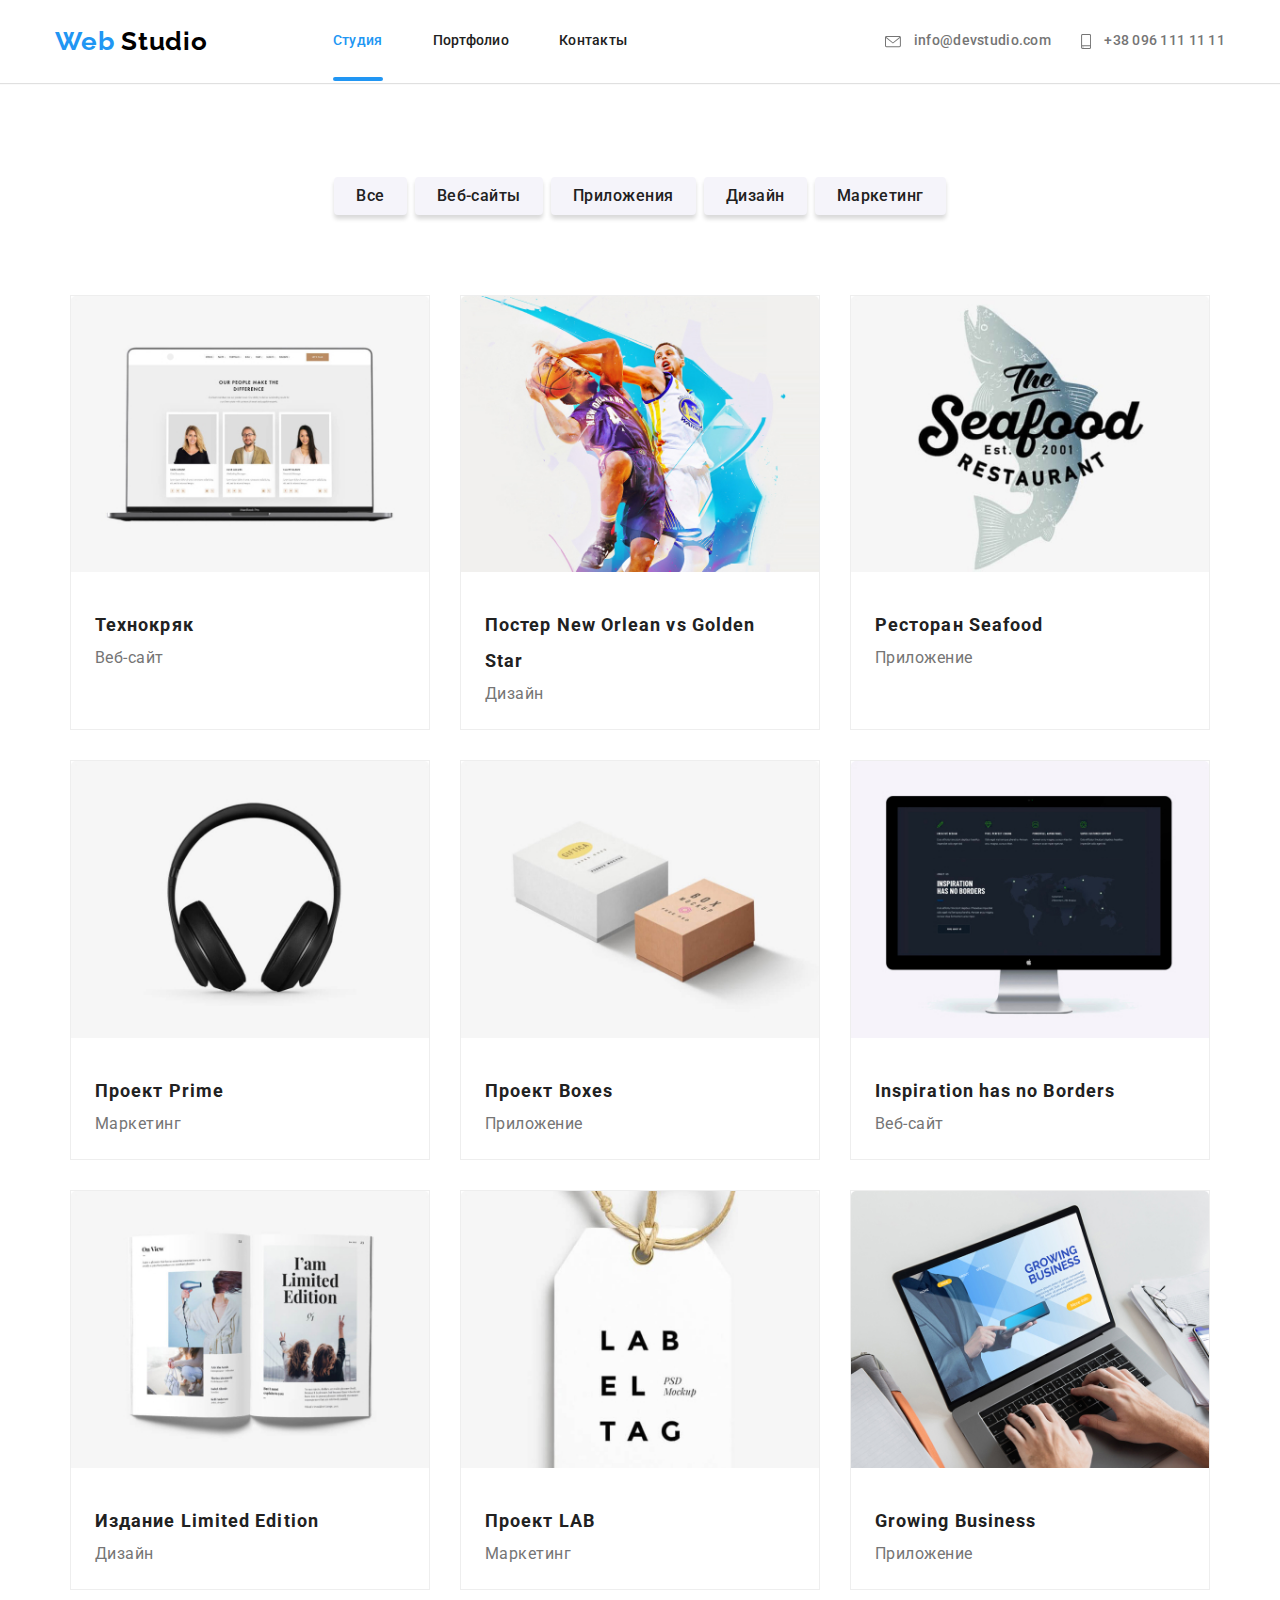
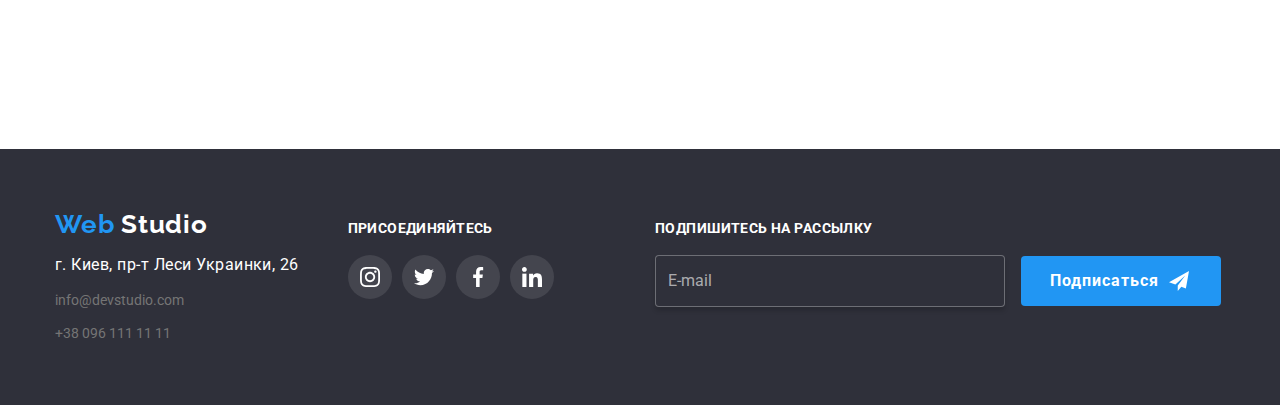
==== commit eeb789c9: "добавляет планшетную и десктопную версию хедера" ====
--- a/portfolio.html
+++ b/portfolio.html
@@ -16,33 +16,37 @@
   </head>
   <body>
     <!--Шапка сайта-->
-    <header class="page-header">
-      <nav class="container main-nav">
-        <a href="./index.html" class="logo link">
-          <span class="logo-web">Web</span>
-          <span class="logo-studio">Studio</span>
-        </a>
-        <button
-          type="button"
-          class="menu-button"
-          aria-expanded="false"
-          aria-controls="menu-container"
-          data-menu-button
-        >
-          <svg
-            width="40"
-            height="40"
-            aria-label="Переключатель мобильного меню"
+    <header class="page-header main">
+      <div class="container header-menu">
+        <nav class="main-nav">
+          <a href="./index.html" class="logo link">
+            <span class="logo-web">Web</span>
+            <span class="logo-studio">Studio</span>
+          </a>
+          <button
+            type="button"
+            class="menu-button"
+            aria-expanded="false"
+            aria-controls="menu-container"
+            data-menu-button
           >
-            <use
-              class="icon-cross"
-              href="./img/sprite.svg#icon-close_40px"
-            ></use>
-            <use class="icon-menu" href="./img/sprite.svg#icon-menu_40px"></use>
-          </svg>
-        </button>
-        <div class="menu-container" id="menu-container" data-menu>
-          <div class="navigation">
+            <svg
+              width="40"
+              height="40"
+              aria-label="Переключатель мобильного меню"
+            >
+              <use
+                class="icon-cross"
+                href="./img/sprite.svg#icon-close_40px"
+              ></use>
+              <use
+                class="icon-menu"
+                href="./img/sprite.svg#icon-menu_40px"
+              ></use>
+            </svg>
+          </button>
+
+          <div class="menu-container" id="menu-container" data-menu>
             <ul class="site-nav">
               <li class="studio item">
                 <a href="./index.html" class="link current">Студия</a>
@@ -54,20 +58,18 @@
                 <a href="" class="link">Контакты </a>
               </li>
             </ul>
-          </div>
-          <div class="contacts">
             <ul class="cont-nav">
               <li class="item">
-                <a href="mailto:info@devstudio.com" class="mail link">
-                  <svg class="icon-mail" width="16" height="12">
+                <a href="mailto:info@devstudio.com" class="header-cont link">
+                  <svg class="icon" width="16" height="12">
                     <use href="./img/symbol-defs.svg#icon-email"></use>
                   </svg>
                   info@devstudio.com</a
                 >
               </li>
               <li class="item">
-                <a href="tel:+380961111111" class="phone link">
-                  <svg class="icon-phone" width="10" height="15">
+                <a href="tel:+380961111111" class="header-cont link">
+                  <svg class="icon" width="10" height="15">
                     <use href="./img/symbol-defs.svg#icon-phone"></use>
                   </svg>
                   +38 096 111 11 11</a
@@ -75,8 +77,8 @@
               </li>
             </ul>
           </div>
-        </div>
-      </nav>
+        </nav>
+      </div>
     </header>
     <main>
       <section class="section project">
--- a/css/main.min.css
+++ b/css/main.min.css
@@ -1,2 +1,2 @@
-/*! modern-normalize v0.6.0 | MIT License | https://github.com/sindresorhus/modern-normalize */*,*::before,*::after{-webkit-box-sizing:border-box;box-sizing:border-box}:root{-moz-tab-size:4;-o-tab-size:4;tab-size:4}html{line-height:1.15;-webkit-text-size-adjust:100%}body{margin:0}body{font-family:system-ui,-apple-system,"Segoe UI",Roboto,Helvetica,Arial,sans-serif,"Apple Color Emoji","Segoe UI Emoji"}hr{height:0}abbr[title]{-webkit-text-decoration:underline dotted;text-decoration:underline dotted}b,strong{font-weight:bolder}code,kbd,samp,pre{font-family:SFMono-Regular, Consolas, 'Liberation Mono', Menlo, monospace;font-size:1em}small{font-size:80%}sub,sup{font-size:75%;line-height:0;position:relative;vertical-align:baseline}sub{bottom:-0.25em}sup{top:-0.5em}button,input,optgroup,select,textarea{font-family:inherit;font-size:100%;line-height:1.15;margin:0}button,select{text-transform:none}button,[type='button'],[type='reset'],[type='submit']{-webkit-appearance:button}button::-moz-focus-inner,[type='button']::-moz-focus-inner,[type='reset']::-moz-focus-inner,[type='submit']::-moz-focus-inner{border-style:none;padding:0}button:-moz-focusring,[type='button']:-moz-focusring,[type='reset']:-moz-focusring,[type='submit']:-moz-focusring{outline:1px dotted ButtonText}fieldset{padding:0.35em 0.75em 0.625em}legend{padding:0}progress{vertical-align:baseline}[type='number']::-webkit-inner-spin-button,[type='number']::-webkit-outer-spin-button{height:auto}[type='search']{-webkit-appearance:textfield;outline-offset:-2px}[type='search']::-webkit-search-decoration{-webkit-appearance:none}::-webkit-file-upload-button{-webkit-appearance:button;font:inherit}summary{display:list-item}.visually-hidden{position:absolute;width:1px;height:1px;margin:-1px;border:0;padding:0;clip:rect(0 0 0 0);overflow:hidden}.logo,.logo-footer{font-family:Raleway,sans-serif;font-weight:700;line-height:1;letter-spacing:0.03em;text-decoration:none}.button-secondary,.button.primary{display:-webkit-inline-box;display:-ms-inline-flexbox;display:inline-flex;-webkit-box-align:center;-ms-flex-align:center;align-items:center}.slikns-list .icon-slinks,.advant,.advant-item,.slinks .slinks-item,.klient-item{display:-webkit-box;display:-ms-flexbox;display:flex;-webkit-box-align:center;-ms-flex-align:center;align-items:center}.hero-item,.hero-title,.overlay,.modal-button{margin-left:auto;margin-right:auto}body{font-family:Roboto,sans-serif;background-color:#fff;color:#757575}body .modal-open{overflow:hidden}.list{list-style:none;margin:0;padding:0}.link{text-decoration:none;color:#757575}.container{margin-left:auto;margin-right:auto;padding-left:15px;padding-right:15px}@media screen and (min-width: 480px){.container{width:480px}}@media screen and (min-width: 768px){.container{width:768px}}@media screen and (min-width: 1200px){.container{width:1200px}}img{display:block;max-width:100%;height:auto}p{margin:0}.section{padding-top:60px;padding-bottom:60px}@media screen and (min-width: 1200px){.section{padding-top:94px;padding-bottom:94px}}.section-title{font-weight:700;font-size:28px;line-height:1.17;text-align:center;letter-spacing:0.03em;color:#212121}.page-header{position:relative}@media screen and (max-width: 767px){.page-header{height:60px}}@media screen and (min-width: 1199px){.page-header{padding-top:32px;padding-bottom:32px;font-size:14px}}.main-nav{display:-webkit-box;display:-ms-flexbox;display:flex;-webkit-box-align:center;-ms-flex-align:center;align-items:center}@media screen and (max-width: 1199px){.main-nav{-webkit-box-pack:justify;-ms-flex-pack:justify;justify-content:space-between}}.menu-button{display:-webkit-inline-box;display:-ms-inline-flexbox;display:inline-flex;margin:0;padding:0;border:none;background-color:transparent}.menu-button:hover{fill:#2196f3}@media screen and (min-width: 768px){.menu-button{display:none}}.menu-button .icon-cross{display:none}.menu-button.is-open .icon-cross{display:block}.menu-button.is-open .icon-menu{display:none}@media screen and (max-width: 767px){.menu-container{display:none;position:absolute;top:100%;left:0;width:100%;background-color:#fff;-webkit-box-shadow:0px 1px 3px rgba(0,0,0,0.16),0px 2px 4px rgba(0,0,0,0.08),0px 4px 8px rgba(0,0,0,0.04);box-shadow:0px 1px 3px rgba(0,0,0,0.16),0px 2px 4px rgba(0,0,0,0.08),0px 4px 8px rgba(0,0,0,0.04);padding:60px 0;text-align:center}.menu-container.is-open{display:block}}@media screen and (min-width: 768px){.menu-container{display:-webkit-box;display:-ms-flexbox;display:flex;margin-left:81px;-webkit-box-pack:justify;-ms-flex-pack:justify;justify-content:space-between;-webkit-box-flex:1;-ms-flex-positive:1;flex-grow:1}}@media screen and (min-width: 1200px){.menu-container{margin-left:85px}}.logo{font-size:26px;padding-top:16px;padding-bottom:16px}.logo-web{color:#2196f3}.logo-studio{color:#000}.site-nav{padding:0;list-style:none}@media screen and (min-width: 768px){.site-nav{display:-webkit-box;display:-ms-flexbox;display:flex;margin-left:81px;margin-right:84px}.site-nav .item:not(:last-child){margin-right:50px}}@media screen and (max-width: 767px){.site-nav .item:not(:last-child){margin-bottom:40px}.site-nav .link{display:-webkit-inline-box;display:-ms-inline-flexbox;display:inline-flex;position:relative;color:#212121;font-weight:500;font-size:18px;line-height:1;letter-spacing:.02em;-webkit-transition:color 250ms cubic-bezier(0.4, 0, 0.2, 1);transition:color 250ms cubic-bezier(0.4, 0, 0.2, 1)}.site-nav .link:hover,.site-nav .link:focus{color:#2196f3}}.site-nav .current{padding-bottom:8px}.site-nav .current{color:#2196f3}.site-nav .current::after{content:'';position:absolute;width:100%;height:4px;left:0;bottom:0;background-color:#2196f3;border-radius:2px}.site-nav .item{position:relative}.cont-nav{padding:0;margin:0;list-style:none;margin-left:auto;font-size:18px;letter-spacing:0.02em}.cont-nav .link{display:-webkit-inline-box;display:-ms-inline-flexbox;display:inline-flex;-webkit-box-align:center;-ms-flex-align:center;align-items:center;-webkit-transition:color 250ms cubic-bezier(0.4, 0, 0.2, 1);transition:color 250ms cubic-bezier(0.4, 0, 0.2, 1)}.cont-nav .link:hover,.cont-nav .link:focus{color:#2196f3}@media screen and (min-width: 767px){.cont-nav .item:not(:last-child){margin-bottom:10px}}@media screen and (max-width: 767px){.cont-nav{margin-top:60px}}@media screen and (max-width: 768px){.cont-nav .item{margin-bottom:10px}}@media screen and (min-width: 1199px){.cont-nav{font-size:14px;display:-webkit-box;display:-ms-flexbox;display:flex;text-align:center}.cont-nav .item:not(:last-child){margin-right:30px}}.icon-mail{fill:#757575;margin-right:10px;-webkit-transition:fill 250ms cubic-bezier(0.4, 0, 0.2, 1);transition:fill 250ms cubic-bezier(0.4, 0, 0.2, 1)}.mail:hover .icon-mail,.mail:focus .icon-mail{fill:#2196f3}.icon-phone{fill:#757575;margin-right:10px;-webkit-transition:fill 250ms cubic-bezier(0.4, 0, 0.2, 1);transition:fill 250ms cubic-bezier(0.4, 0, 0.2, 1)}.phone:hover .icon-phone,.phone:focus .icon-phone{fill:#2196f3}footer{background-color:#2f303a;color:#fff}@media screen and (min-width: 1200px){.page-footer{display:-webkit-box;display:-ms-flexbox;display:flex;-webkit-box-pack:justify;-ms-flex-pack:justify;justify-content:space-between;-webkit-box-align:baseline;-ms-flex-align:baseline;align-items:baseline}}.address-container{font-size:14px;line-height:1.7;font-style:normal}.logo-foot{color:#fff}.logo-footer{display:block;margin-bottom:10px;font-size:22px;padding-top:60px}.add{margin-top:0;margin-bottom:9px}.add-link{display:inline-block;-webkit-transition:color 250ms cubic-bezier(0.4, 0, 0.2, 1);transition:color 250ms cubic-bezier(0.4, 0, 0.2, 1)}.add-link:not(:last-child){margin-bottom:9px}.add-link:hover,.add-link:focus{color:#2196f3}.email-input{margin-bottom:20px;color:#fff;font-size:16px;line-height:1.87;display:inline-block;width:100%;padding:10px 58px 10px 12px;border-radius:4px;border-style:solid;border:1px solid rgba(255,255,255,0.3);-webkit-box-shadow:0px 4px 4px rgba(0,0,0,0.15);box-shadow:0px 4px 4px rgba(0,0,0,0.15);background-color:#2f303a;-o-border-image:initial;border-image:initial}.email-input::-webkit-input-placeholder{color:rgba(255,255,255,0.6)}.email-input:-ms-input-placeholder{color:rgba(255,255,255,0.6)}.email-input::-ms-input-placeholder{color:rgba(255,255,255,0.6)}.email-input::placeholder{color:rgba(255,255,255,0.6)}@media screen and (min-width: 768px){.email-input{width:450px}}@media screen and (min-width: 1200px){.email-input{margin-right:12px;width:350px;margin-bottom:0}}.copyringht{display:none;color:rgba(255,255,255,0.4);margin-top:0;margin-bottom:0;padding-top:18px;padding-bottom:21px;font-size:12px;line-height:2;text-align:center;border-top:1px solid rgba(255,255,255,0.1)}.footer-address{text-align:center}@media screen and (min-width: 768px){.footer-address{width:calc((100% - 30px) / 2)}}@media screen and (min-width: 1200px){.footer-address{margin-right:30px;margin-bottom:0;text-align:left}}@media screen and (min-width: 768px){.footer-block{display:-webkit-box;display:-ms-flexbox;display:flex;-webkit-box-align:baseline;-ms-flex-align:baseline;align-items:baseline}}@media screen and (min-width: 1200px){.footer-block{width:calc(100% / 2)}}.footer-slikns{font-weight:700;font-size:14px;line-height:1.14;text-transform:uppercase}@media screen and (min-width: 768px){.footer-slikns{width:calc((100% - 30px) / 2)}}@media screen and (min-width: 1200px){.footer-slikns{margin-right:30px;margin-bottom:0}}.slikns-list{-webkit-box-pack:center;-ms-flex-pack:center;justify-content:center;display:-webkit-box;display:-ms-flexbox;display:flex}.slikns-list .icon-slinks{-webkit-box-pack:center;-ms-flex-pack:center;justify-content:center;width:44px;height:44px;border-radius:50%;background-color:rgba(255,255,255,0.1);-webkit-transition:all 250ms cubic-bezier(0.4, 0, 0.2, 1);transition:all 250ms cubic-bezier(0.4, 0, 0.2, 1);fill:#fff;transition:all 250ms cubic-bezier(0.4, 0, 0.2, 1)}.slikns-list .icon-slinks:hover,.slikns-list .icon-slinks:focus{background-color:#2196f3;-webkit-transform:scale(1.3);transform:scale(1.3)}@media screen and (min-width: 1200px){.slikns-list{-webkit-box-pack:start;-ms-flex-pack:start;justify-content:flex-start}}.slikns-links:not(:last-child){margin-right:10px}.icon-slink{width:20px;height:20px}.slikns-text{margin-top:60px;margin-bottom:20px;font-weight:700;font-size:14px;line-height:1;letter-spacing:.03em;text-transform:uppercase;text-align:center}@media screen and (min-width: 1200px){.slikns-text{text-align:left}}.button-secondary{border:none;font-weight:700;font-size:16px;line-height:1.87;letter-spacing:.06em;color:#fff;background-color:#2196f3;text-decoration:none;border-radius:4px;margin-bottom:50px;padding:10px 29px;min-width:200px;-webkit-transition:all 250ms cubic-bezier(0.4, 0, 0.2, 1);transition:all 250ms cubic-bezier(0.4, 0, 0.2, 1)}.button-secondary .icon-button{fill:#fff;-webkit-transition:fill 250ms cubic-bezier(0.4, 0, 0.2, 1);transition:fill 250ms cubic-bezier(0.4, 0, 0.2, 1)}.button-secondary:hover,.button-secondary:focus{background-color:#fff;color:#2196f3;fill:#2196f3}.button-secondary:hover .icon-button{fill:#2196f3}.icon-button{width:20px;height:20px;margin-left:10px}.footer-form{-webkit-box-align:center;-ms-flex-align:center;align-items:center}@media screen and (min-width: 767px){.footer-form{display:-webkit-box;display:-ms-flexbox;display:flex;-webkit-box-orient:vertical;-webkit-box-direction:normal;-ms-flex-direction:column;flex-direction:column;-webkit-box-align:center;-ms-flex-align:center;align-items:center}}@media screen and (min-width: 1200px){.footer-form{display:block}}.footer-subscription{text-align:center}@media screen and (min-width: 1200px){.footer-subscription{text-align:start;width:calc((100% - 30px) / 2)}}.hero{margin-left:auto;margin-right:auto;text-align:center;padding-top:118px;padding-bottom:118px;background-image:-webkit-gradient(linear, left top, left bottom, from(rgba(47,48,58,0.8)), to(rgba(47,48,58,0.8))),url("../img/studiya/header_img.jpg");background-image:linear-gradient(rgba(47,48,58,0.8), rgba(47,48,58,0.8)),url("../img/studiya/header_img.jpg");background-repeat:no-repeat;background-position:center}@media screen and (min-width: 768px){.hero{max-width:1200px}}@media screen and (min-width: 1200px){.hero{max-width:1600px;padding-top:200px;padding-bottom:200px}}.hero-item{text-align:center}.hero-title{margin-top:0;margin-bottom:46px;text-transform:uppercase;color:#fff;font-weight:900;font-size:26px;line-height:1.61}@media screen and (min-width: 1200px){.hero-title{width:646px;font-weight:900;font-size:44px;line-height:1.36;letter-spacing:.06em}}.overlay{max-width:1600px;height:400px;background-image:-webkit-gradient(linear, left top, right top, from(rgba(47,48,58,0.8)), to(rgba(47,48,58,0.8))),url("../img/studiya/header_img.jpg");background-image:linear-gradient(to right, rgba(47,48,58,0.8), rgba(47,48,58,0.8)),url("../img/studiya/header_img.jpg");background-position:center;background-repeat:no-repeat;background-size:cover}@media screen and (min-width: 1200px){.overlay{height:600px}}.button.primary{border:none;font-weight:700;font-size:16px;line-height:1.87;letter-spacing:.06em;color:#fff;background-color:#2196f3;text-decoration:none;border-radius:4px;padding:10px 32px;min-width:200px;-webkit-transition:all 250ms cubic-bezier(0.4, 0, 0.2, 1);transition:all 250ms cubic-bezier(0.4, 0, 0.2, 1)}.button.primary:hover{background-color:#fff;color:#2196f3}.advant{border-bottom:1px solid #ececec}.advant-element:not(:last-child){margin-bottom:30px}@media screen and (min-width: 768px){.advant-element{width:calc((100% - 30px) / 2);margin-right:30px}.advant-element:nth-child(2n){margin-right:0}.advant-element:nth-last-child(-n+2){margin-bottom:0}}@media screen and (min-width: 1200px){.advant-element{width:calc((100% - 30px * 3) / 4)}.advant-element:not(:last-child){margin-right:30px;margin-bottom:0}}.advant-item{background-color:#f5f4fa;height:120px;border-radius:4px;-webkit-box-pack:center;-ms-flex-pack:center;justify-content:center}.advant-text{margin-top:0;margin-bottom:0;font-weight:400;font-size:14px;line-height:1.7;letter-spacing:.03em}.icon-advant{width:70px;height:70px}.advant-title{margin-top:30px;margin-bottom:10px;font-weight:700;font-size:14px;line-height:1;letter-spacing:.03em;text-transform:uppercase;color:#212121}@media screen and (max-width: 767px){.advant-title{text-align:center}}@media screen and (max-width: 768px){.list.advant-list{display:-webkit-box;display:-ms-flexbox;display:flex}}.doing-text{position:absolute;bottom:0;left:0;width:100%;margin-top:0;margin-bottom:0;padding:27px;font-weight:700;font-size:14px;line-height:1;letter-spacing:.03em;text-align:center;text-transform:uppercase;background:rgba(47,48,58,0.8);border-radius:0px 0px 4px 4px;color:#fff}.doing-element{position:relative;width:calc((100% - 30px * 2) / 3);border-radius:0px 0px 4px 4px}.doing-element:not(:last-child){margin-right:30px}.list .doing-element{position:relative;width:calc((100% - 30px * 2) / 3);border-radius:0px 0px 4px 4px}@media screen and (max-width: 480px){.doing{display:none}}@media screen and (min-width: 768px){.doing{display:none}}@media screen and (min-width: 1200px){.doing{display:block}}.team{background-color:#f5f4fa}.team-position{margin-top:0;margin-bottom:28px;font-weight:400;font-size:16px;line-height:1;letter-spacing:.03em;-webkit-columns:#757575;columns:#757575}.team-title{margin-top:30px;margin-bottom:10px;font-weight:500;font-size:16px;line-height:1;letter-spacing:.03em;color:#212121}.list.slinks{-webkit-box-pack:space-evenly;-ms-flex-pack:space-evenly;justify-content:space-evenly;padding-bottom:36px}.team-element{background-color:#fff;width:100%;text-align:center;-webkit-box-shadow:0px 2px 1px rgba(0,0,0,0.2),0px 1px 1px rgba(0,0,0,0.14),0px 1px 3px rgba(0,0,0,0.12);box-shadow:0px 2px 1px rgba(0,0,0,0.2),0px 1px 1px rgba(0,0,0,0.14),0px 1px 3px rgba(0,0,0,0.12);border-radius:4px}.team-element:not(:last-child){margin-bottom:30px}@media screen and (min-width: 768px){.team-element{width:calc((100% - 30px) / 2);margin-right:30px}.team-element:nth-child(2n){margin-right:0}.team-element:nth-last-child(-n+2){margin-bottom:0}}@media screen and (min-width: 1200px){.team-element{width:calc((100% - 30px * 3) / 4)}.team-element:not(:last-child){margin-right:30px;margin-bottom:0}}img{width:100%}.slinks .slinks-item{-webkit-box-pack:center;-ms-flex-pack:center;justify-content:center;width:44px;height:44px;background-color:#fff;border-radius:50%;-webkit-transition:all 250ms cubic-bezier(0.4, 0, 0.2, 1);transition:all 250ms cubic-bezier(0.4, 0, 0.2, 1)}.slinks .slinks-item:hover,.slinks .slinks-item:focus{background-color:#2196f3;-webkit-transform:scale(1.1);transform:scale(1.1)}.slinks .icon-slink{fill:#afb1b8;-webkit-transition:fill 250ms cubic-bezier(0.4, 0, 0.2, 1);transition:fill 250ms cubic-bezier(0.4, 0, 0.2, 1)}.slinks .slinks-item:hover .icon-slink{fill:#fff;-webkit-transform:scale(1.1);transform:scale(1.1)}.klient-item{-webkit-box-pack:center;-ms-flex-pack:center;justify-content:center;height:90px;border:1px solid #afb1b8;border-radius:4px;-webkit-transition:border-color 250ms cubic-bezier(0.4, 0, 0.2, 1);transition:border-color 250ms cubic-bezier(0.4, 0, 0.2, 1);-webkit-transform:250ms cubic-bezier(0.4, 0, 0.2, 1);transform:250ms cubic-bezier(0.4, 0, 0.2, 1)}.klient-item:hover{border-color:#2196f3;-webkit-transform:scale(1.1);transform:scale(1.1)}.klient-element{width:calc((100% - 30px * 2) / 2);margin:15px}.klient-element:not(:last-child){margin-bottom:30px}@media screen and (min-width: 768px){.klient-element{width:calc((100% - 30px * 3) / 3)}}@media screen and (min-width: 1200px){.klient-element{width:calc((100% - 30px * 6) / 6)}}.klient-list .icon-klient{fill:#afb1b8;-webkit-transition:fill 250ms cubic-bezier(0.4, 0, 0.2, 1);transition:fill 250ms cubic-bezier(0.4, 0, 0.2, 1);-webkit-transform:250ms cubic-bezier(0.4, 0, 0.2, 1);transform:250ms cubic-bezier(0.4, 0, 0.2, 1)}.klient-element:hover .klient-item{border-color:#2196f3;-webkit-transform:scale(1.1);transform:scale(1.1)}.klient-item:hover .icon-klient{fill:#2196f3;-webkit-transform:scale(1.1);transform:scale(1.1)}.backdrop{position:fixed;top:0;right:0;width:100%;height:100%;background-color:rgba(0,0,0,0.2);-webkit-transition:all 250ms cubic-bezier(0.4, 0, 0.2, 1);transition:all 250ms cubic-bezier(0.4, 0, 0.2, 1);overflow-y:scroll;padding:93px 15px}.backdrop.is-hidden{opacity:0;pointer-events:none;-webkit-transform:scale(2);transform:scale(2)}.modal{background-color:#fff;-webkit-box-shadow:0px 2px 1px rgba(0,0,0,0.2),0px 1px 1px rgba(0,0,0,0.14),0px 1px 3px rgba(0,0,0,0.12);box-shadow:0px 2px 1px rgba(0,0,0,0.2),0px 1px 1px rgba(0,0,0,0.14),0px 1px 3px rgba(0,0,0,0.12);border-radius:4px;-webkit-transition:-webkit-transform 250ms cubic-bezier(0.4, 0, 0.2, 1);transition:-webkit-transform 250ms cubic-bezier(0.4, 0, 0.2, 1);transition:transform 250ms cubic-bezier(0.4, 0, 0.2, 1);transition:transform 250ms cubic-bezier(0.4, 0, 0.2, 1), -webkit-transform 250ms cubic-bezier(0.4, 0, 0.2, 1)}@media screen and (min-width: 560px){.modal{min-width:450px;position:absolute;top:50%;left:50%;-webkit-transform:translate(-50%, -50%);transform:translate(-50%, -50%)}}@media screen and (min-width: 1200px){.modal{max-width:528px}}.modal>.modal-close{position:absolute;top:0;right:0;width:30px;height:30px;border-radius:50%;border-color:transparent;-webkit-transform:translate(10px, -10px);transform:translate(10px, -10px);background-color:#fff;-webkit-box-shadow:0px 2px 1px rgba(0,0,0,0.2),0px 1px 1px rgba(0,0,0,0.14),0px 1px 3px rgba(0,0,0,0.12);box-shadow:0px 2px 1px rgba(0,0,0,0.2),0px 1px 1px rgba(0,0,0,0.14),0px 1px 3px rgba(0,0,0,0.12);cursor:pointer;-webkit-transition:-webkit-transform 250ms cubic-bezier(0.4, 0, 0.2, 1);transition:-webkit-transform 250ms cubic-bezier(0.4, 0, 0.2, 1);transition:transform 250ms cubic-bezier(0.4, 0, 0.2, 1);transition:transform 250ms cubic-bezier(0.4, 0, 0.2, 1), -webkit-transform 250ms cubic-bezier(0.4, 0, 0.2, 1)}@media screen and (max-width: 559px){.modal>.modal-close{top:93px;right:15px}}.modal>.modal-close:hover,.modal>.modal-close:focus{background-color:#2196f3}.form{padding:40px}.form-text{font-weight:700;font-size:20px;line-height:1.15;letter-spacing:.03em;text-align:center;color:#212121;margin-bottom:30px}.icon-modal-button{width:11px;height:11px;fill:#000}.label-text{position:absolute;top:12px;left:42px;font-weight:20px;font-size:1.5;line-height:.03em;color:#757575;-webkit-transition:-webkit-transform 250ms cubic-bezier(0.4, 0, 0.2, 1);transition:-webkit-transform 250ms cubic-bezier(0.4, 0, 0.2, 1);transition:transform 250ms cubic-bezier(0.4, 0, 0.2, 1);transition:transform 250ms cubic-bezier(0.4, 0, 0.2, 1), -webkit-transform 250ms cubic-bezier(0.4, 0, 0.2, 1);-webkit-transition:color 250ms cubic-bezier(0.4, 0, 0.2, 1);transition:color 250ms cubic-bezier(0.4, 0, 0.2, 1)}@media screen and (min-width: 1200px){.label-text{font-weight:20px;font-size:1.15;line-height:.03em}}.form-field{position:relative;display:-webkit-box;display:-ms-flexbox;display:flex;-webkit-box-orient:vertical;-webkit-box-direction:normal;-ms-flex-direction:column;flex-direction:column}.form-field:not(:last-child){margin-bottom:28px}.form-policy{margin-bottom:30px}.form-policy input{margin-right:8px;vertical-align:middle}.form-input{max-width:448px;padding:12px 16px 12px 42px;border:1px solid rgba(33,33,33,0.2);-webkit-box-sizing:border-box;box-sizing:border-box;border-radius:4px;font-size:14px;outline-color:#2196f3;-webkit-transition:border-color 250ms cubic-bezier(0.4, 0, 0.2, 1);transition:border-color 250ms cubic-bezier(0.4, 0, 0.2, 1)}.form-input:hover,.form-input:focus,.form-input:not(:placeholder-shown){border-color:#2196f3;-webkit-transition:border-color 250ms cubic-bezier(0.4, 0, 0.2, 1);transition:border-color 250ms cubic-bezier(0.4, 0, 0.2, 1)}.form-input:hover+.label-text,.form-input:focus+.label-text,.form-input:not(:placeholder-shown)+.label-text{color:#2196f3;-webkit-transform:translate(-26px, -32px) scale(0.86);transform:translate(-26px, -32px) scale(0.86);-webkit-transition:-webkit-transform 250ms cubic-bezier(0.4, 0, 0.2, 1);transition:-webkit-transform 250ms cubic-bezier(0.4, 0, 0.2, 1);transition:transform 250ms cubic-bezier(0.4, 0, 0.2, 1);transition:transform 250ms cubic-bezier(0.4, 0, 0.2, 1), -webkit-transform 250ms cubic-bezier(0.4, 0, 0.2, 1);-webkit-transition:all 250ms cubic-bezier(0.4, 0, 0.2, 1);transition:all 250ms cubic-bezier(0.4, 0, 0.2, 1)}.form-input:hover ~ .icon-input,.form-input:focus ~ .icon-input,.form-input:not(:placeholder-shown) ~ .icon-input{fill:#2196f3;-webkit-transition:fill 250ms cubic-bezier(0.4, 0, 0.2, 1);transition:fill 250ms cubic-bezier(0.4, 0, 0.2, 1)}.form-input:hover+.comment,.form-input:focus+.comment,.form-input:not(:placeholder-shown)+.comment{color:#2196f3;-webkit-transform:translateY(-32px) scale(0.86);transform:translateY(-32px) scale(0.86);-webkit-transition:all 250ms cubic-bezier(0.4, 0, 0.2, 1);transition:all 250ms cubic-bezier(0.4, 0, 0.2, 1)}.comment{left:16px}.form-field textarea{height:120px;margin-bottom:20px;padding:12px 16px;resize:none}.icon-person{width:18px;height:18px;vertical-align:middle}.icon-input{position:absolute;top:10px;left:16px;pointer-events:none;-webkit-transition:fill 250ms cubic-bezier(0.4, 0, 0.2, 1);transition:fill 250ms cubic-bezier(0.4, 0, 0.2, 1)}.policy-link{color:#2196f3}.policy-text{display:inline-block;font-size:12px;line-height:1.16}@media screen and (min-width: 1200px){.policy-text{font-size:14px;line-height:1.7}}.policy-checkbox{position:absolute;width:1px;height:1px;margin:-1px;border:0;padding:0;clip:rect(0 0 0 0);overflow:hidden}.policy-checkbox:checked+.icon-checkbox{background-color:#2196f3;background-image:url(../img/icon_check.svg);background-size:contain;background-origin:border-box;border-color:transparent;-webkit-transform:scale(1.3);transform:scale(1.3);-webkit-transition:-webkit-transform 250ms cubic-bezier(0.4, 0, 0.2, 1);transition:-webkit-transform 250ms cubic-bezier(0.4, 0, 0.2, 1);transition:transform 250ms cubic-bezier(0.4, 0, 0.2, 1);transition:transform 250ms cubic-bezier(0.4, 0, 0.2, 1), -webkit-transform 250ms cubic-bezier(0.4, 0, 0.2, 1)}.icon-checkbox{display:inline-block;width:15px;height:15px;margin-right:5px;border:2px solid #212121;border-radius:2px;vertical-align:middle}.modal-button{width:200px;height:50px;display:block;padding:10px 56px;background-color:#2196f3;-webkit-box-shadow:0px 4px 4px rgba(0,0,0,0.15);box-shadow:0px 4px 4px rgba(0,0,0,0.15);color:#fff;-webkit-box-sizing:border-box;box-sizing:border-box;border-radius:4px;border-color:transparent;-webkit-transition:background-color 250ms cubic-bezier(0.4, 0, 0.2, 1);transition:background-color 250ms cubic-bezier(0.4, 0, 0.2, 1);-webkit-transition:color 250ms cubic-bezier(0.4, 0, 0.2, 1);transition:color 250ms cubic-bezier(0.4, 0, 0.2, 1);cursor:pointer}.modal-button:hover,.modal-button:focus{background-color:#f5f4fa;color:#2196f3;-webkit-transition:background-color 250ms cubic-bezier(0.4, 0, 0.2, 1);transition:background-color 250ms cubic-bezier(0.4, 0, 0.2, 1);-webkit-transition:color 250ms cubic-bezier(0.4, 0, 0.2, 1);transition:color 250ms cubic-bezier(0.4, 0, 0.2, 1)}h1{margin-top:0;margin-bottom:0px}p{font-weight:400;font-size:16px;line-height:1.87;letter-spacing:.03em}.project{text-align:center;margin-bottom:40px}.project-item:not(:last-child){margin-right:8px}.project-item{margin-bottom:15px}@media screen and (min-width: 768px){.project{margin-bottom:30px;-webkit-box-pack:center;-ms-flex-pack:center;justify-content:center}}@media screen and (min-width: 1200px){.project{margin-bottom:50px;-webkit-box-pack:center;-ms-flex-pack:center;justify-content:center}}.project-title{text-align:left;padding:20px 24px}.project .button{padding:6px 22px 6px 22px;border:none;-webkit-box-shadow:0px 4px 4px rgba(0,0,0,0.15);box-shadow:0px 4px 4px rgba(0,0,0,0.15)}.project-name{margin-bottom:0px;font-weight:700;font-size:18px;line-height:2;letter-spacing:.06em;color:#212121}.button{font-weight:500;font-size:16px;line-height:1.6;letter-spacing:.03em;text-align:center;color:#212121;background:#f5f4fa;border-radius:4px;-webkit-transition:all 250ms cubic-bezier(0.4, 0, 0.2, 1);transition:all 250ms cubic-bezier(0.4, 0, 0.2, 1)}.button:hover,.button:focus{color:#fff;background-color:#2196f3;-webkit-transform:scale(1.1);transform:scale(1.1)}.list{list-style:none;display:-webkit-box;display:-ms-flexbox;display:flex;-ms-flex-wrap:wrap;flex-wrap:wrap}.description-element{position:relative;overflow:hidden}.description-text{position:absolute;opacity:0;top:0;right:0;width:100%;height:100%;padding:63px 24px;font-size:18px;line-height:1.55;text-align:initial;background-color:rgba(33,150,243,0.9);color:#fff;-webkit-transform:translateY(100%);transform:translateY(100%);-webkit-transition:all 250ms cubic-bezier(0.4, 0, 0.2, 1);transition:all 250ms cubic-bezier(0.4, 0, 0.2, 1)}.description .description-item{border:1px solid #eeeeee;width:100%}@media screen and (min-width: 768px){.description .description-item{width:calc((100% - 30px * 2) / 2);margin:15px}}@media screen and (min-width: 1200px){.description .description-item{width:calc((100% - 30px * 3) / 3)}}.description .description-item:nth-child(3n){margin-right:0}.description .description-item:nth-last-child(-n+3){margin-bottom:0}.description .description-item:hover{-webkit-box-shadow:1px 4px 6px rgba(0,0,0,0.16),0px 4px 4px rgba(0,0,0,0.06),0px 1px 1px rgba(0,0,0,0.12);box-shadow:1px 4px 6px rgba(0,0,0,0.16),0px 4px 4px rgba(0,0,0,0.06),0px 1px 1px rgba(0,0,0,0.12)}.description-item:hover .description-text{opacity:1;-webkit-transform:translateY(0);transform:translateY(0)}.link-text{font-size:18px;line-height:1.5;letter-spacing:0.03em;text-decoration:none;color:var(--primary-text-color)}
+/*! modern-normalize v0.6.0 | MIT License | https://github.com/sindresorhus/modern-normalize */*,*::before,*::after{-webkit-box-sizing:border-box;box-sizing:border-box}:root{-moz-tab-size:4;-o-tab-size:4;tab-size:4}html{line-height:1.15;-webkit-text-size-adjust:100%}body{margin:0}body{font-family:system-ui,-apple-system,"Segoe UI",Roboto,Helvetica,Arial,sans-serif,"Apple Color Emoji","Segoe UI Emoji"}hr{height:0}abbr[title]{-webkit-text-decoration:underline dotted;text-decoration:underline dotted}b,strong{font-weight:bolder}code,kbd,samp,pre{font-family:SFMono-Regular, Consolas, 'Liberation Mono', Menlo, monospace;font-size:1em}small{font-size:80%}sub,sup{font-size:75%;line-height:0;position:relative;vertical-align:baseline}sub{bottom:-0.25em}sup{top:-0.5em}button,input,optgroup,select,textarea{font-family:inherit;font-size:100%;line-height:1.15;margin:0}button,select{text-transform:none}button,[type='button'],[type='reset'],[type='submit']{-webkit-appearance:button}button::-moz-focus-inner,[type='button']::-moz-focus-inner,[type='reset']::-moz-focus-inner,[type='submit']::-moz-focus-inner{border-style:none;padding:0}button:-moz-focusring,[type='button']:-moz-focusring,[type='reset']:-moz-focusring,[type='submit']:-moz-focusring{outline:1px dotted ButtonText}fieldset{padding:0.35em 0.75em 0.625em}legend{padding:0}progress{vertical-align:baseline}[type='number']::-webkit-inner-spin-button,[type='number']::-webkit-outer-spin-button{height:auto}[type='search']{-webkit-appearance:textfield;outline-offset:-2px}[type='search']::-webkit-search-decoration{-webkit-appearance:none}::-webkit-file-upload-button{-webkit-appearance:button;font:inherit}summary{display:list-item}.visually-hidden{position:absolute;width:1px;height:1px;margin:-1px;border:0;padding:0;clip:rect(0 0 0 0);overflow:hidden}.logo,.logo-footer{font-family:Raleway,sans-serif;font-weight:700;line-height:1.16;font-size:24px;letter-spacing:0.03em;text-decoration:none}.button-secondary,.button.primary{display:-webkit-inline-box;display:-ms-inline-flexbox;display:inline-flex;-webkit-box-align:center;-ms-flex-align:center;align-items:center}.slikns-list .icon-slinks,.advant,.advant-item,.slinks .slinks-item,.klient-item{display:-webkit-box;display:-ms-flexbox;display:flex;-webkit-box-align:center;-ms-flex-align:center;align-items:center}.hero-item,.hero-title,.overlay,.modal-button{margin-left:auto;margin-right:auto}body{font-family:Roboto,sans-serif;background-color:#fff;color:#757575}body .modal-open{overflow:hidden}.list{list-style:none;margin:0;padding:0}.link{text-decoration:none;color:#757575}.container{margin-left:auto;margin-right:auto;padding-left:15px;padding-right:15px}@media screen and (min-width: 480px){.container{width:480px}}@media screen and (min-width: 768px){.container{width:768px}}@media screen and (min-width: 1200px){.container{width:1200px}}img{display:block;max-width:100%;height:auto}p{margin:0}.section{padding-top:60px;padding-bottom:60px}@media screen and (min-width: 1200px){.section{padding-top:94px;padding-bottom:94px}}.section-title{font-weight:700;font-size:28px;line-height:1.17;text-align:center;letter-spacing:0.03em;color:#212121}.page-header{border-bottom:1px solid #ececec}@media screen and (max-width: 767px){.page-header{position:fixed;z-index:9;top:0;left:0;width:100%;background-color:#fff}}.page-header.main{border-bottom:none;-webkit-box-shadow:0px 1px 1px rgba(0,0,0,0.12);box-shadow:0px 1px 1px rgba(0,0,0,0.12)}.main-nav{display:-webkit-box;display:-ms-flexbox;display:flex;-webkit-box-align:center;-ms-flex-align:center;align-items:center}@media screen and (max-width: 767px){.main-nav{-webkit-box-pack:justify;-ms-flex-pack:justify;justify-content:space-between}}.menu-button{display:-webkit-inline-box;display:-ms-inline-flexbox;display:inline-flex;margin:0;padding:0;border:none;background-color:transparent;-webkit-transition:all 250ms cubic-bezier(0.4, 0, 0.2, 1);transition:all 250ms cubic-bezier(0.4, 0, 0.2, 1)}.menu-button:hover{fill:#2196f3}@media screen and (min-width: 768px){.menu-button{display:none}}.menu-button .icon-cross{display:none}.menu-button.is-open .icon-cross{display:block}.menu-button.is-open .icon-menu{display:none}.menu-container{z-index:1;-webkit-transition:all 250ms cubic-bezier(0.4, 0, 0.2, 1);transition:all 250ms cubic-bezier(0.4, 0, 0.2, 1)}@media screen and (max-width: 767px){.menu-container{display:none;position:absolute;top:100%;left:0;width:100%;background-color:#fff;-webkit-box-shadow:0px 1px 3px rgba(0,0,0,0.16),0px 2px 4px rgba(0,0,0,0.08),0px 4px 8px rgba(0,0,0,0.04);box-shadow:0px 1px 3px rgba(0,0,0,0.16),0px 2px 4px rgba(0,0,0,0.08),0px 4px 8px rgba(0,0,0,0.04);padding:60px 0;text-align:center}.menu-container.is-open{display:block}}@media screen and (min-width: 768px){.menu-container{display:-webkit-box;display:-ms-flexbox;display:flex;-webkit-box-pack:justify;-ms-flex-pack:justify;justify-content:space-between;-webkit-box-flex:1;-ms-flex-positive:1;flex-grow:1;margin-left:81px}}@media screen and (min-width: 1200px){.menu-container{margin-left:85px}}.site-nav{list-style:none;margin:0}@media screen and (max-width: 767px){.site-nav{margin-bottom:60px}.site-nav .item:not(:last-child){margin-bottom:40px}}@media screen and (min-width: 768px){.site-nav{display:-webkit-box;display:-ms-flexbox;display:flex}.site-nav .item:not(:last-child){margin-right:50px}}.site-nav .link{position:relative;display:inline-block;color:#212121;font-size:18px;font-weight:500;line-height:1.16;letter-spacing:0.02em;-webkit-transition:all 250ms cubic-bezier(0.4, 0, 0.2, 1);transition:all 250ms cubic-bezier(0.4, 0, 0.2, 1)}@media screen and (min-width: 768px){.site-nav .link{display:block;font-size:14px;line-height:1.14;padding-top:32px;padding-bottom:32px}}.site-nav .link:hover,.site-nav .link:focus{color:#2196f3}.site-nav .link.current::after{content:'';position:absolute;width:100%;height:4px;left:0;bottom:0;background-color:#2196f3;border-radius:2px}.site-nav .current{color:#2196f3}@media screen and (max-width: 767px){.site-nav .current{padding-bottom:8px}}.cont-nav{margin:0;list-style:none}@media screen and (max-width: 767px){.cont-nav .item:not(:last-child){margin-bottom:16px}}@media screen and (min-width: 768px) and (max-width: 1199px){.cont-nav .item:not(:last-child){margin-bottom:10px}}@media screen and (min-width: 1200px){.cont-nav{display:-webkit-box;display:-ms-flexbox;display:flex;margin-left:auto}.cont-nav .item:not(:last-child){margin-right:30px}}.cont-nav .link{display:block;-webkit-transition:all 250ms cubic-bezier(0.4, 0, 0.2, 1);transition:all 250ms cubic-bezier(0.4, 0, 0.2, 1)}@media screen and (min-width: 768px){.cont-nav{padding-top:21px;padding-bottom:21px;-webkit-box-pack:center;-ms-flex-pack:center;justify-content:center;-webkit-box-align:center;-ms-flex-align:center;align-items:center}}@media screen and (min-width: 1200px){.cont-nav{padding-top:32px;padding-bottom:32px}}.header-cont{color:#757575;font-weight:500;font-size:18px;line-height:1.16;letter-spacing:0.02em}@media screen and (min-width: 768px){.header-cont{font-size:12px;line-height:1.16}}@media screen and (min-width: 1200px){.header-cont{font-size:14px;line-height:1.14}}.header-cont .icon{fill:#757575;margin-right:8px;-webkit-box-pack:center;-ms-flex-pack:center;justify-content:center;-webkit-box-align:center;-ms-flex-align:center;align-items:center;vertical-align:middle;-webkit-transition:all 250ms cubic-bezier(0.4, 0, 0.2, 1);transition:all 250ms cubic-bezier(0.4, 0, 0.2, 1)}@media screen and (min-width: 1200px){.header-cont .icon{margin-right:10px}}.header-cont:hover,.header-cont:focus{color:#2196f3}.header-cont:hover .icon,.header-cont:focus .icon{fill:#2196f3}.logo-web{color:#2196f3}.logo-studio{color:#000}@media screen and (min-width: 768px){.logo{padding-top:26px;padding-bottom:26px}}@media screen and (min-width: 1200px){.logo{line-height:1.19;font-size:26px;letter-spacing:0.03em}}footer{background-color:#2f303a;color:#fff;padding-top:60px;padding-bottom:60px}@media screen and (min-width: 1200px){.page-footer{display:-webkit-box;display:-ms-flexbox;display:flex;-webkit-box-pack:justify;-ms-flex-pack:justify;justify-content:space-between;-webkit-box-align:baseline;-ms-flex-align:baseline;align-items:baseline}}.address-container{font-size:14px;line-height:1.7;font-style:normal}.logo-foot{color:#fff}.logo-footer{display:block;margin-bottom:10px}@media screen and (min-width: 1200px){.logo-footer{line-height:1.19;font-size:26px}}.add{margin-top:0;margin-bottom:9px}.add-link{display:inline-block;-webkit-transition:color 250ms cubic-bezier(0.4, 0, 0.2, 1);transition:color 250ms cubic-bezier(0.4, 0, 0.2, 1)}.add-link:not(:last-child){margin-bottom:9px}.add-link:hover,.add-link:focus{color:#2196f3}.email-input{margin-bottom:20px;color:#fff;font-size:16px;line-height:1.87;display:inline-block;width:100%;padding:10px 58px 10px 12px;border-radius:4px;border-style:solid;border:1px solid rgba(255,255,255,0.3);-webkit-box-shadow:0px 4px 4px rgba(0,0,0,0.15);box-shadow:0px 4px 4px rgba(0,0,0,0.15);background-color:#2f303a;-o-border-image:initial;border-image:initial}.email-input::-webkit-input-placeholder{color:rgba(255,255,255,0.6)}.email-input:-ms-input-placeholder{color:rgba(255,255,255,0.6)}.email-input::-ms-input-placeholder{color:rgba(255,255,255,0.6)}.email-input::placeholder{color:rgba(255,255,255,0.6)}@media screen and (min-width: 768px){.email-input{width:450px}}@media screen and (min-width: 1200px){.email-input{margin-right:12px;width:350px;margin-bottom:0}}.copyringht{display:none}.footer-address{text-align:center}@media screen and (min-width: 768px){.footer-address{width:calc((100% - 30px) / 2)}}@media screen and (min-width: 1200px){.footer-address{margin-right:30px;margin-bottom:0;text-align:left}}@media screen and (min-width: 768px){.footer-block{display:-webkit-box;display:-ms-flexbox;display:flex;-webkit-box-align:baseline;-ms-flex-align:baseline;align-items:baseline}}@media screen and (min-width: 1200px){.footer-block{width:calc(100% / 2)}}.footer-slikns{font-weight:700;font-size:14px;line-height:1.14;text-transform:uppercase}@media screen and (min-width: 768px){.footer-slikns{width:calc((100% - 30px) / 2)}}@media screen and (min-width: 1200px){.footer-slikns{margin-right:30px;margin-bottom:0}}.slikns-list{-webkit-box-pack:center;-ms-flex-pack:center;justify-content:center;display:-webkit-box;display:-ms-flexbox;display:flex}.slikns-list .icon-slinks{-webkit-box-pack:center;-ms-flex-pack:center;justify-content:center;width:44px;height:44px;border-radius:50%;background-color:rgba(255,255,255,0.1);-webkit-transition:all 250ms cubic-bezier(0.4, 0, 0.2, 1);transition:all 250ms cubic-bezier(0.4, 0, 0.2, 1);fill:#fff;transition:all 250ms cubic-bezier(0.4, 0, 0.2, 1)}.slikns-list .icon-slinks:hover,.slikns-list .icon-slinks:focus{background-color:#2196f3;-webkit-transform:scale(1.3);transform:scale(1.3)}@media screen and (min-width: 1200px){.slikns-list{-webkit-box-pack:start;-ms-flex-pack:start;justify-content:flex-start}}.slikns-links:not(:last-child){margin-right:10px}.icon-slink{width:20px;height:20px}.slikns-text{margin-top:60px;margin-bottom:20px;font-weight:700;font-size:14px;line-height:1;letter-spacing:.03em;text-transform:uppercase;text-align:center}@media screen and (min-width: 1200px){.slikns-text{text-align:left;margin-top:0}}.button-secondary{border:none;font-weight:700;font-size:16px;line-height:1.87;letter-spacing:.06em;color:#fff;background-color:#2196f3;text-decoration:none;border-radius:4px;padding:10px 29px;min-width:200px;-webkit-transition:all 250ms cubic-bezier(0.4, 0, 0.2, 1);transition:all 250ms cubic-bezier(0.4, 0, 0.2, 1)}.button-secondary .icon-button{fill:#fff;-webkit-transition:fill 250ms cubic-bezier(0.4, 0, 0.2, 1);transition:fill 250ms cubic-bezier(0.4, 0, 0.2, 1)}.button-secondary:hover,.button-secondary:focus{background-color:#fff;color:#2196f3;fill:#2196f3}.button-secondary:hover .icon-button{fill:#2196f3}.icon-button{width:20px;height:20px;margin-left:10px}.footer-form{-webkit-box-align:center;-ms-flex-align:center;align-items:center}@media screen and (min-width: 767px){.footer-form{display:-webkit-box;display:-ms-flexbox;display:flex;-webkit-box-orient:vertical;-webkit-box-direction:normal;-ms-flex-direction:column;flex-direction:column;-webkit-box-align:center;-ms-flex-align:center;align-items:center}}@media screen and (min-width: 1200px){.footer-form{display:block}}.footer-subscription{text-align:center}@media screen and (min-width: 1200px){.footer-subscription{text-align:start;width:calc((100% - 30px) / 2)}}.hero{margin-left:auto;margin-right:auto;text-align:center;padding-top:118px;padding-bottom:118px;background-image:-webkit-gradient(linear, left top, left bottom, from(rgba(47,48,58,0.8)), to(rgba(47,48,58,0.8))),url("../img/studiya/header_img.jpg");background-image:linear-gradient(rgba(47,48,58,0.8), rgba(47,48,58,0.8)),url("../img/studiya/header_img.jpg");background-repeat:no-repeat;background-position:center}@media screen and (min-width: 768px){.hero{max-width:1200px}}@media screen and (min-width: 1200px){.hero{max-width:1600px;padding-top:200px;padding-bottom:200px}}.hero-item{text-align:center}.hero-title{margin-top:0;margin-bottom:46px;text-transform:uppercase;color:#fff;font-weight:900;font-size:26px;line-height:1.61}@media screen and (min-width: 1200px){.hero-title{width:646px;font-weight:900;font-size:44px;line-height:1.36;letter-spacing:.06em}}.overlay{max-width:1600px;height:400px;background-image:-webkit-gradient(linear, left top, right top, from(rgba(47,48,58,0.8)), to(rgba(47,48,58,0.8))),url("../img/studiya/header_img.jpg");background-image:linear-gradient(to right, rgba(47,48,58,0.8), rgba(47,48,58,0.8)),url("../img/studiya/header_img.jpg");background-position:center;background-repeat:no-repeat;background-size:cover}@media screen and (min-width: 1200px){.overlay{height:600px}}.button.primary{border:none;font-weight:700;font-size:16px;line-height:1.87;letter-spacing:.06em;color:#fff;background-color:#2196f3;text-decoration:none;border-radius:4px;padding:10px 32px;min-width:200px;-webkit-transition:all 250ms cubic-bezier(0.4, 0, 0.2, 1);transition:all 250ms cubic-bezier(0.4, 0, 0.2, 1)}.button.primary:hover{background-color:#fff;color:#2196f3}.advant{border-bottom:1px solid #ececec}.advant-element:not(:last-child){margin-bottom:30px}@media screen and (min-width: 768px){.advant-element{width:calc((100% - 30px) / 2);margin-right:30px}.advant-element:nth-child(2n){margin-right:0}.advant-element:nth-last-child(-n+2){margin-bottom:0}}@media screen and (min-width: 1200px){.advant-element{width:calc((100% - 30px * 3) / 4)}.advant-element:not(:last-child){margin-right:30px;margin-bottom:0}}.advant-item{background-color:#f5f4fa;height:120px;border-radius:4px;-webkit-box-pack:center;-ms-flex-pack:center;justify-content:center}.advant-text{margin-top:0;margin-bottom:0;font-weight:400;font-size:14px;line-height:1.7;letter-spacing:.03em}.icon-advant{width:70px;height:70px}.advant-title{margin-top:30px;margin-bottom:10px;font-weight:700;font-size:14px;line-height:1;letter-spacing:.03em;text-transform:uppercase;color:#212121}@media screen and (max-width: 767px){.advant-title{text-align:center}}@media screen and (max-width: 768px){.list.advant-list{display:-webkit-box;display:-ms-flexbox;display:flex}}.doing{display:none}@media screen and (min-width: 1200px){.doing{display:block}.doing-text{position:absolute;bottom:0;left:0;width:100%;margin-top:0;margin-bottom:0;padding:27px;font-weight:700;font-size:14px;line-height:1;letter-spacing:.03em;text-align:center;text-transform:uppercase;background:rgba(47,48,58,0.8);border-radius:0px 0px 4px 4px;color:#fff}.doing-element{position:relative;width:calc((100% - 30px * 2) / 3);border-radius:0px 0px 4px 4px}.doing-element:not(:last-child){margin-right:30px}.list .doing-element{position:relative;width:calc((100% - 30px * 2) / 3);border-radius:0px 0px 4px 4px}}.team{background-color:#f5f4fa}.team-position{margin-top:0;margin-bottom:28px;font-weight:400;font-size:16px;line-height:1;letter-spacing:.03em;-webkit-columns:#757575;columns:#757575}.team-title{margin-top:30px;margin-bottom:10px;font-weight:500;font-size:16px;line-height:1;letter-spacing:.03em;color:#212121}.list.slinks{-webkit-box-pack:space-evenly;-ms-flex-pack:space-evenly;justify-content:space-evenly;padding-bottom:36px}.team-element{background-color:#fff;width:100%;text-align:center;-webkit-box-shadow:0px 2px 1px rgba(0,0,0,0.2),0px 1px 1px rgba(0,0,0,0.14),0px 1px 3px rgba(0,0,0,0.12);box-shadow:0px 2px 1px rgba(0,0,0,0.2),0px 1px 1px rgba(0,0,0,0.14),0px 1px 3px rgba(0,0,0,0.12);border-radius:4px}.team-element:not(:last-child){margin-bottom:30px}@media screen and (min-width: 768px){.team-element{width:calc((100% - 30px) / 2);margin-right:30px}.team-element:nth-child(2n){margin-right:0}.team-element:nth-last-child(-n+2){margin-bottom:0}}@media screen and (min-width: 1200px){.team-element{width:calc((100% - 30px * 3) / 4)}.team-element:not(:last-child){margin-right:30px;margin-bottom:0}}img{width:100%}.slinks .slinks-item{-webkit-box-pack:center;-ms-flex-pack:center;justify-content:center;width:44px;height:44px;background-color:#fff;border-radius:50%;-webkit-transition:all 250ms cubic-bezier(0.4, 0, 0.2, 1);transition:all 250ms cubic-bezier(0.4, 0, 0.2, 1)}.slinks .slinks-item:hover,.slinks .slinks-item:focus{background-color:#2196f3;-webkit-transform:scale(1.1);transform:scale(1.1)}.slinks .icon-slink{fill:#afb1b8;-webkit-transition:fill 250ms cubic-bezier(0.4, 0, 0.2, 1);transition:fill 250ms cubic-bezier(0.4, 0, 0.2, 1)}.slinks .slinks-item:hover .icon-slink{fill:#fff;-webkit-transform:scale(1.1);transform:scale(1.1)}.klient-item{-webkit-box-pack:center;-ms-flex-pack:center;justify-content:center;height:90px;border:1px solid #afb1b8;border-radius:4px;-webkit-transition:border-color 250ms cubic-bezier(0.4, 0, 0.2, 1);transition:border-color 250ms cubic-bezier(0.4, 0, 0.2, 1);-webkit-transform:250ms cubic-bezier(0.4, 0, 0.2, 1);transform:250ms cubic-bezier(0.4, 0, 0.2, 1)}.klient-item:hover{border-color:#2196f3;-webkit-transform:scale(1.1);transform:scale(1.1)}.klient-element{width:calc((100% - 30px * 2) / 2);margin:15px}.klient-element:not(:last-child){margin-bottom:30px}@media screen and (min-width: 768px){.klient-element{width:calc((100% - 30px * 3) / 3)}}@media screen and (min-width: 1200px){.klient-element{width:calc((100% - 30px * 6) / 6)}}.klient-list .icon-klient{fill:#afb1b8;-webkit-transition:fill 250ms cubic-bezier(0.4, 0, 0.2, 1);transition:fill 250ms cubic-bezier(0.4, 0, 0.2, 1);-webkit-transform:250ms cubic-bezier(0.4, 0, 0.2, 1);transform:250ms cubic-bezier(0.4, 0, 0.2, 1)}.klient-element:hover .klient-item{border-color:#2196f3;-webkit-transform:scale(1.1);transform:scale(1.1)}.klient-item:hover .icon-klient{fill:#2196f3;-webkit-transform:scale(1.1);transform:scale(1.1)}.backdrop{position:fixed;top:0;right:0;z-index:1;width:100%;height:100%;background-color:rgba(0,0,0,0.2);-webkit-transition:all 250ms cubic-bezier(0.4, 0, 0.2, 1);transition:all 250ms cubic-bezier(0.4, 0, 0.2, 1);overflow-y:scroll;padding:93px 15px}.backdrop.is-hidden{opacity:0;pointer-events:none;-webkit-transform:scale(2);transform:scale(2)}.modal{background-color:#fff;-webkit-box-shadow:0px 2px 1px rgba(0,0,0,0.2),0px 1px 1px rgba(0,0,0,0.14),0px 1px 3px rgba(0,0,0,0.12);box-shadow:0px 2px 1px rgba(0,0,0,0.2),0px 1px 1px rgba(0,0,0,0.14),0px 1px 3px rgba(0,0,0,0.12);border-radius:4px;-webkit-transition:-webkit-transform 250ms cubic-bezier(0.4, 0, 0.2, 1);transition:-webkit-transform 250ms cubic-bezier(0.4, 0, 0.2, 1);transition:transform 250ms cubic-bezier(0.4, 0, 0.2, 1);transition:transform 250ms cubic-bezier(0.4, 0, 0.2, 1), -webkit-transform 250ms cubic-bezier(0.4, 0, 0.2, 1)}@media screen and (min-width: 560px){.modal{max-width:450px;width:100%;position:absolute;top:50%;left:50%;-webkit-transform:translate(-50%, -50%);transform:translate(-50%, -50%)}}@media screen and (min-width: 1200px){.modal{max-width:450px}}.modal>.modal-close{position:absolute;top:0;right:0;width:30px;height:30px;border-radius:50%;border-color:transparent;-webkit-transform:translate(10px, -10px);transform:translate(10px, -10px);background-color:#fff;-webkit-box-shadow:0px 2px 1px rgba(0,0,0,0.2),0px 1px 1px rgba(0,0,0,0.14),0px 1px 3px rgba(0,0,0,0.12);box-shadow:0px 2px 1px rgba(0,0,0,0.2),0px 1px 1px rgba(0,0,0,0.14),0px 1px 3px rgba(0,0,0,0.12);cursor:pointer;-webkit-transition:-webkit-transform 250ms cubic-bezier(0.4, 0, 0.2, 1);transition:-webkit-transform 250ms cubic-bezier(0.4, 0, 0.2, 1);transition:transform 250ms cubic-bezier(0.4, 0, 0.2, 1);transition:transform 250ms cubic-bezier(0.4, 0, 0.2, 1), -webkit-transform 250ms cubic-bezier(0.4, 0, 0.2, 1)}@media screen and (max-width: 559px){.modal>.modal-close{top:93px;right:15px}}.modal>.modal-close:hover,.modal>.modal-close:focus{background-color:#2196f3}.form{padding:40px}.form-text{font-weight:700;font-size:20px;line-height:1.15;letter-spacing:.03em;text-align:center;color:#212121;margin-bottom:30px}.icon-modal-button{width:11px;height:11px;fill:#000}.label-text{position:absolute;top:12px;left:42px;font-weight:20px;font-size:1.5;line-height:.03em;color:#757575;-webkit-transition:-webkit-transform 250ms cubic-bezier(0.4, 0, 0.2, 1);transition:-webkit-transform 250ms cubic-bezier(0.4, 0, 0.2, 1);transition:transform 250ms cubic-bezier(0.4, 0, 0.2, 1);transition:transform 250ms cubic-bezier(0.4, 0, 0.2, 1), -webkit-transform 250ms cubic-bezier(0.4, 0, 0.2, 1);-webkit-transition:color 250ms cubic-bezier(0.4, 0, 0.2, 1);transition:color 250ms cubic-bezier(0.4, 0, 0.2, 1)}@media screen and (min-width: 1200px){.label-text{font-weight:20px;font-size:1.15;line-height:.03em}}.form-field{position:relative;display:-webkit-box;display:-ms-flexbox;display:flex;-webkit-box-orient:vertical;-webkit-box-direction:normal;-ms-flex-direction:column;flex-direction:column}.form-field:not(:last-child){margin-bottom:28px}.form-policy{margin-bottom:30px}.form-policy input{margin-right:8px;vertical-align:middle}.form-input{max-width:448px;padding:12px 16px 12px 42px;border:1px solid rgba(33,33,33,0.2);-webkit-box-sizing:border-box;box-sizing:border-box;border-radius:4px;font-size:14px;outline-color:#2196f3;-webkit-transition:border-color 250ms cubic-bezier(0.4, 0, 0.2, 1);transition:border-color 250ms cubic-bezier(0.4, 0, 0.2, 1)}.form-input:hover,.form-input:focus,.form-input:not(:placeholder-shown){border-color:#2196f3;-webkit-transition:border-color 250ms cubic-bezier(0.4, 0, 0.2, 1);transition:border-color 250ms cubic-bezier(0.4, 0, 0.2, 1)}.form-input:hover+.label-text,.form-input:focus+.label-text,.form-input:not(:placeholder-shown)+.label-text{color:#2196f3;-webkit-transform:translate(-26px, -32px) scale(0.86);transform:translate(-26px, -32px) scale(0.86);-webkit-transition:-webkit-transform 250ms cubic-bezier(0.4, 0, 0.2, 1);transition:-webkit-transform 250ms cubic-bezier(0.4, 0, 0.2, 1);transition:transform 250ms cubic-bezier(0.4, 0, 0.2, 1);transition:transform 250ms cubic-bezier(0.4, 0, 0.2, 1), -webkit-transform 250ms cubic-bezier(0.4, 0, 0.2, 1);-webkit-transition:all 250ms cubic-bezier(0.4, 0, 0.2, 1);transition:all 250ms cubic-bezier(0.4, 0, 0.2, 1)}.form-input:hover ~ .icon-input,.form-input:focus ~ .icon-input,.form-input:not(:placeholder-shown) ~ .icon-input{fill:#2196f3;-webkit-transition:fill 250ms cubic-bezier(0.4, 0, 0.2, 1);transition:fill 250ms cubic-bezier(0.4, 0, 0.2, 1)}.form-input:hover+.comment,.form-input:focus+.comment,.form-input:not(:placeholder-shown)+.comment{color:#2196f3;-webkit-transform:translateY(-32px) scale(0.86);transform:translateY(-32px) scale(0.86);-webkit-transition:all 250ms cubic-bezier(0.4, 0, 0.2, 1);transition:all 250ms cubic-bezier(0.4, 0, 0.2, 1)}.comment{left:16px}.form-field textarea{height:120px;margin-bottom:20px;padding:12px 16px;resize:none}.icon-person{width:18px;height:18px;vertical-align:middle}.icon-input{position:absolute;top:10px;left:16px;pointer-events:none;-webkit-transition:fill 250ms cubic-bezier(0.4, 0, 0.2, 1);transition:fill 250ms cubic-bezier(0.4, 0, 0.2, 1)}.policy-link{color:#2196f3}.policy-text{display:inline-block;font-size:12px;line-height:1.16}@media screen and (min-width: 1200px){.policy-text{font-size:14px;line-height:1.7}}.policy-checkbox{position:absolute;width:1px;height:1px;margin:-1px;border:0;padding:0;clip:rect(0 0 0 0);overflow:hidden}.policy-checkbox:checked+.icon-checkbox{background-color:#2196f3;background-image:url(../img/icon_check.svg);background-size:contain;background-origin:border-box;border-color:transparent;-webkit-transform:scale(1.3);transform:scale(1.3);-webkit-transition:-webkit-transform 250ms cubic-bezier(0.4, 0, 0.2, 1);transition:-webkit-transform 250ms cubic-bezier(0.4, 0, 0.2, 1);transition:transform 250ms cubic-bezier(0.4, 0, 0.2, 1);transition:transform 250ms cubic-bezier(0.4, 0, 0.2, 1), -webkit-transform 250ms cubic-bezier(0.4, 0, 0.2, 1)}.icon-checkbox{display:inline-block;width:15px;height:15px;margin-right:5px;border:2px solid #212121;border-radius:2px;vertical-align:middle}.modal-button{width:200px;height:50px;display:block;padding:10px 56px;background-color:#2196f3;-webkit-box-shadow:0px 4px 4px rgba(0,0,0,0.15);box-shadow:0px 4px 4px rgba(0,0,0,0.15);color:#fff;-webkit-box-sizing:border-box;box-sizing:border-box;border-radius:4px;border-color:transparent;-webkit-transition:background-color 250ms cubic-bezier(0.4, 0, 0.2, 1);transition:background-color 250ms cubic-bezier(0.4, 0, 0.2, 1);-webkit-transition:color 250ms cubic-bezier(0.4, 0, 0.2, 1);transition:color 250ms cubic-bezier(0.4, 0, 0.2, 1);cursor:pointer}.modal-button:hover,.modal-button:focus{background-color:#f5f4fa;color:#2196f3;-webkit-transition:background-color 250ms cubic-bezier(0.4, 0, 0.2, 1);transition:background-color 250ms cubic-bezier(0.4, 0, 0.2, 1);-webkit-transition:color 250ms cubic-bezier(0.4, 0, 0.2, 1);transition:color 250ms cubic-bezier(0.4, 0, 0.2, 1)}h1{margin-top:0;margin-bottom:0px}p{font-weight:400;font-size:16px;line-height:1.87;letter-spacing:.03em}.project{text-align:center;margin-bottom:40px}.project-item:not(:last-child){margin-right:8px}.project-item{margin-bottom:15px}@media screen and (min-width: 768px){.project{margin-bottom:30px;-webkit-box-pack:center;-ms-flex-pack:center;justify-content:center}}@media screen and (min-width: 1200px){.project{margin-bottom:50px;-webkit-box-pack:center;-ms-flex-pack:center;justify-content:center}}.project-title{text-align:left;padding:20px 24px}.project .button{padding:6px 22px 6px 22px;border:none;-webkit-box-shadow:0px 4px 4px rgba(0,0,0,0.15);box-shadow:0px 4px 4px rgba(0,0,0,0.15)}.project-name{margin-bottom:0px;font-weight:700;font-size:18px;line-height:2;letter-spacing:.06em;color:#212121}.button{font-weight:500;font-size:16px;line-height:1.6;letter-spacing:.03em;text-align:center;color:#212121;background:#f5f4fa;border-radius:4px;-webkit-transition:all 250ms cubic-bezier(0.4, 0, 0.2, 1);transition:all 250ms cubic-bezier(0.4, 0, 0.2, 1)}.button:hover,.button:focus{color:#fff;background-color:#2196f3;-webkit-transform:scale(1.1);transform:scale(1.1)}.list{list-style:none;display:-webkit-box;display:-ms-flexbox;display:flex;-ms-flex-wrap:wrap;flex-wrap:wrap}.description-element{position:relative;overflow:hidden}.description-text{position:absolute;opacity:0;top:0;right:0;width:100%;height:100%;padding:63px 24px;font-size:18px;line-height:1.55;text-align:initial;background-color:rgba(33,150,243,0.9);color:#fff;-webkit-transform:translateY(100%);transform:translateY(100%);-webkit-transition:all 250ms cubic-bezier(0.4, 0, 0.2, 1);transition:all 250ms cubic-bezier(0.4, 0, 0.2, 1)}.description .description-item{border:1px solid #eeeeee;width:100%}@media screen and (max-width: 767px){.description .description-item{margin-bottom:30px}}@media screen and (min-width: 768px){.description .description-item{width:calc((100% - 30px * 2) / 2);margin:15px}}@media screen and (min-width: 1200px){.description .description-item{width:calc((100% - 30px * 3) / 3)}}.description .description-item:hover{-webkit-box-shadow:1px 4px 6px rgba(0,0,0,0.16),0px 4px 4px rgba(0,0,0,0.06),0px 1px 1px rgba(0,0,0,0.12);box-shadow:1px 4px 6px rgba(0,0,0,0.16),0px 4px 4px rgba(0,0,0,0.06),0px 1px 1px rgba(0,0,0,0.12)}.description-item:hover .description-text{opacity:1;-webkit-transform:translateY(0);transform:translateY(0)}.link-text{font-size:18px;line-height:1.5;letter-spacing:0.03em;text-decoration:none;color:var(--primary-text-color)}
 /*# sourceMappingURL=main.min.css.map */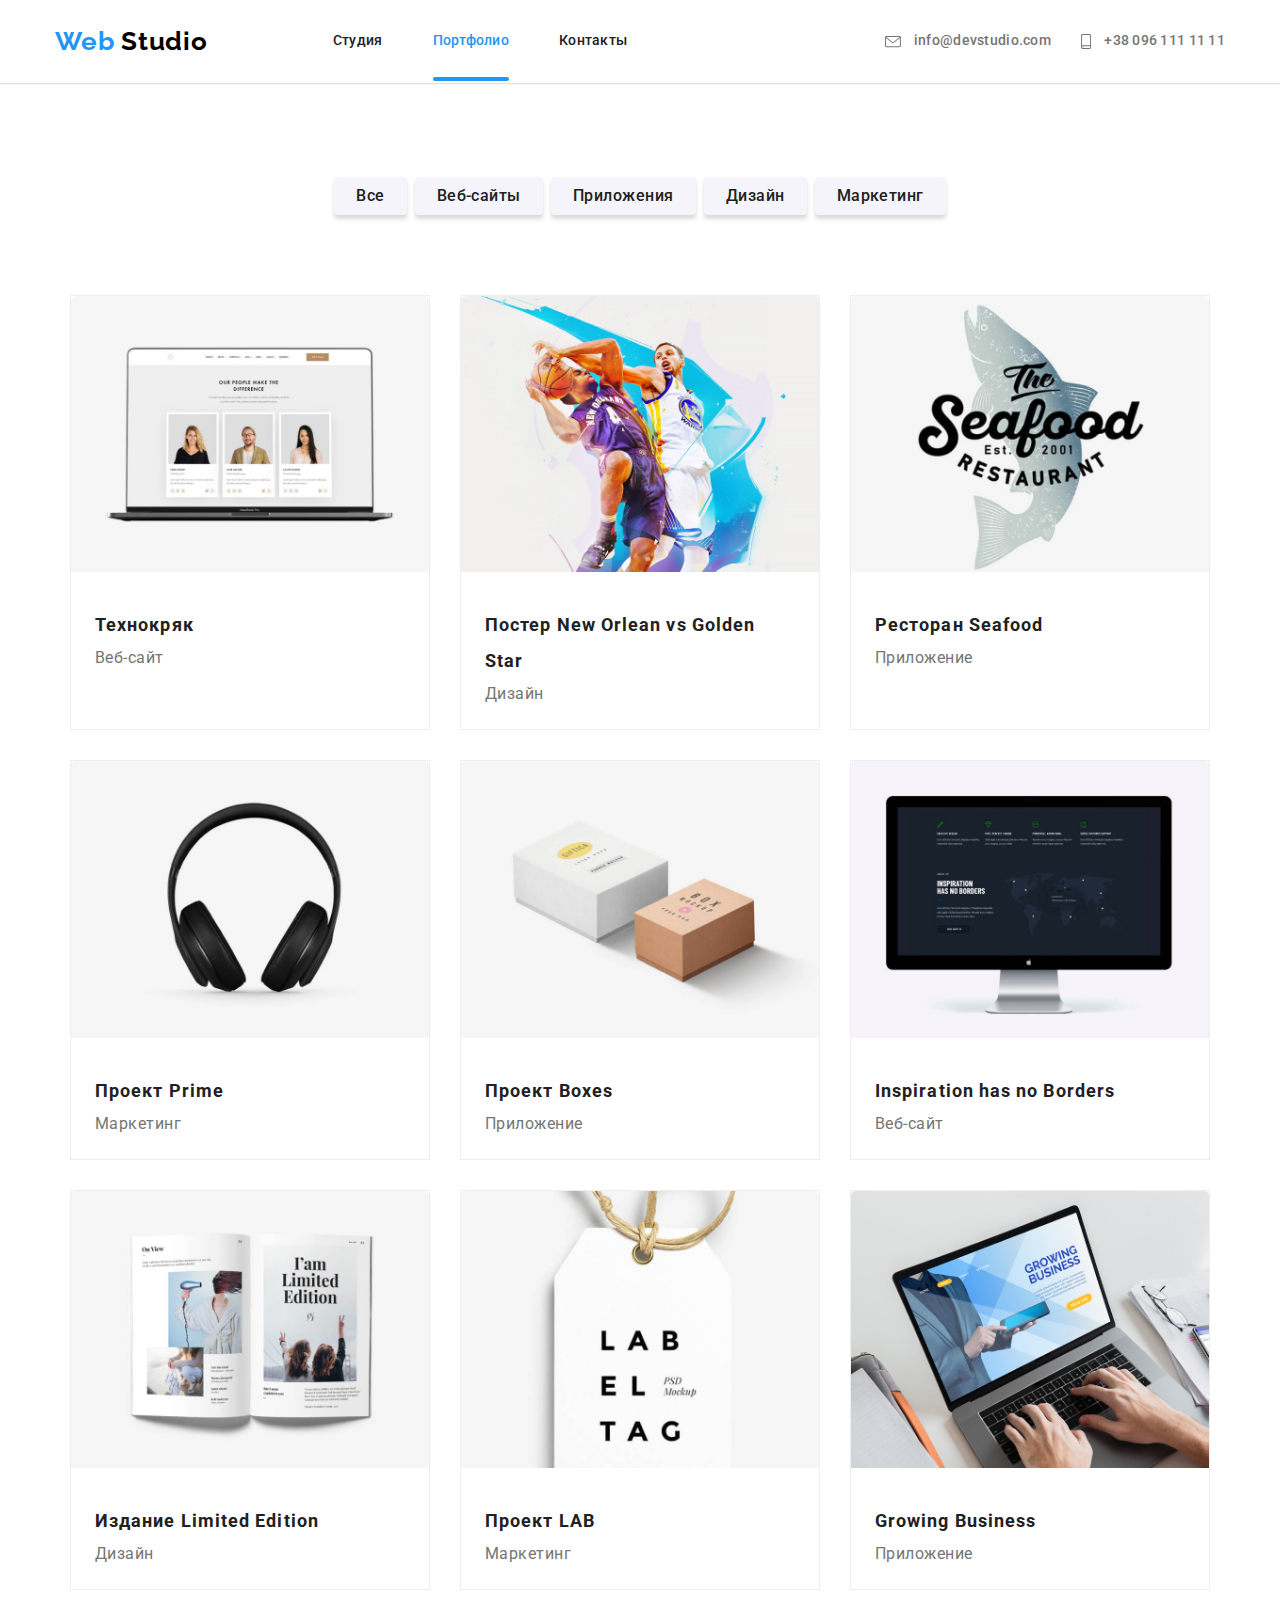
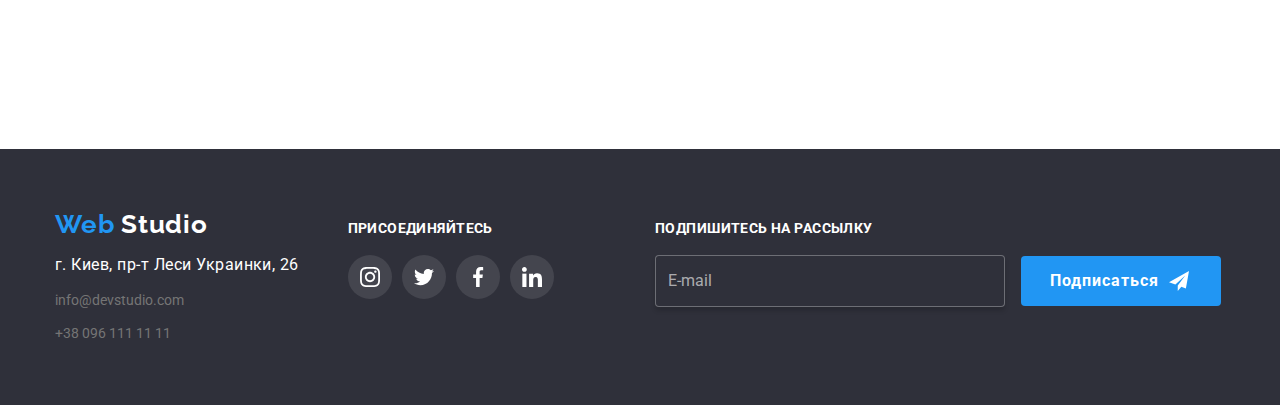
==== commit 9a4742e0: "добавляет начертание в хедере" ====
--- a/portfolio.html
+++ b/portfolio.html
@@ -49,10 +49,10 @@
           <div class="menu-container" id="menu-container" data-menu>
             <ul class="site-nav">
               <li class="studio item">
-                <a href="./index.html" class="link current">Студия</a>
+                <a href="./index.html" class="link">Студия</a>
               </li>
               <li class="portfolio item">
-                <a href="./portfolio.html" class="link">Портфолио</a>
+                <a href="./portfolio.html" class="link current">Портфолио</a>
               </li>
               <li class="contact item">
                 <a href="" class="link">Контакты </a>
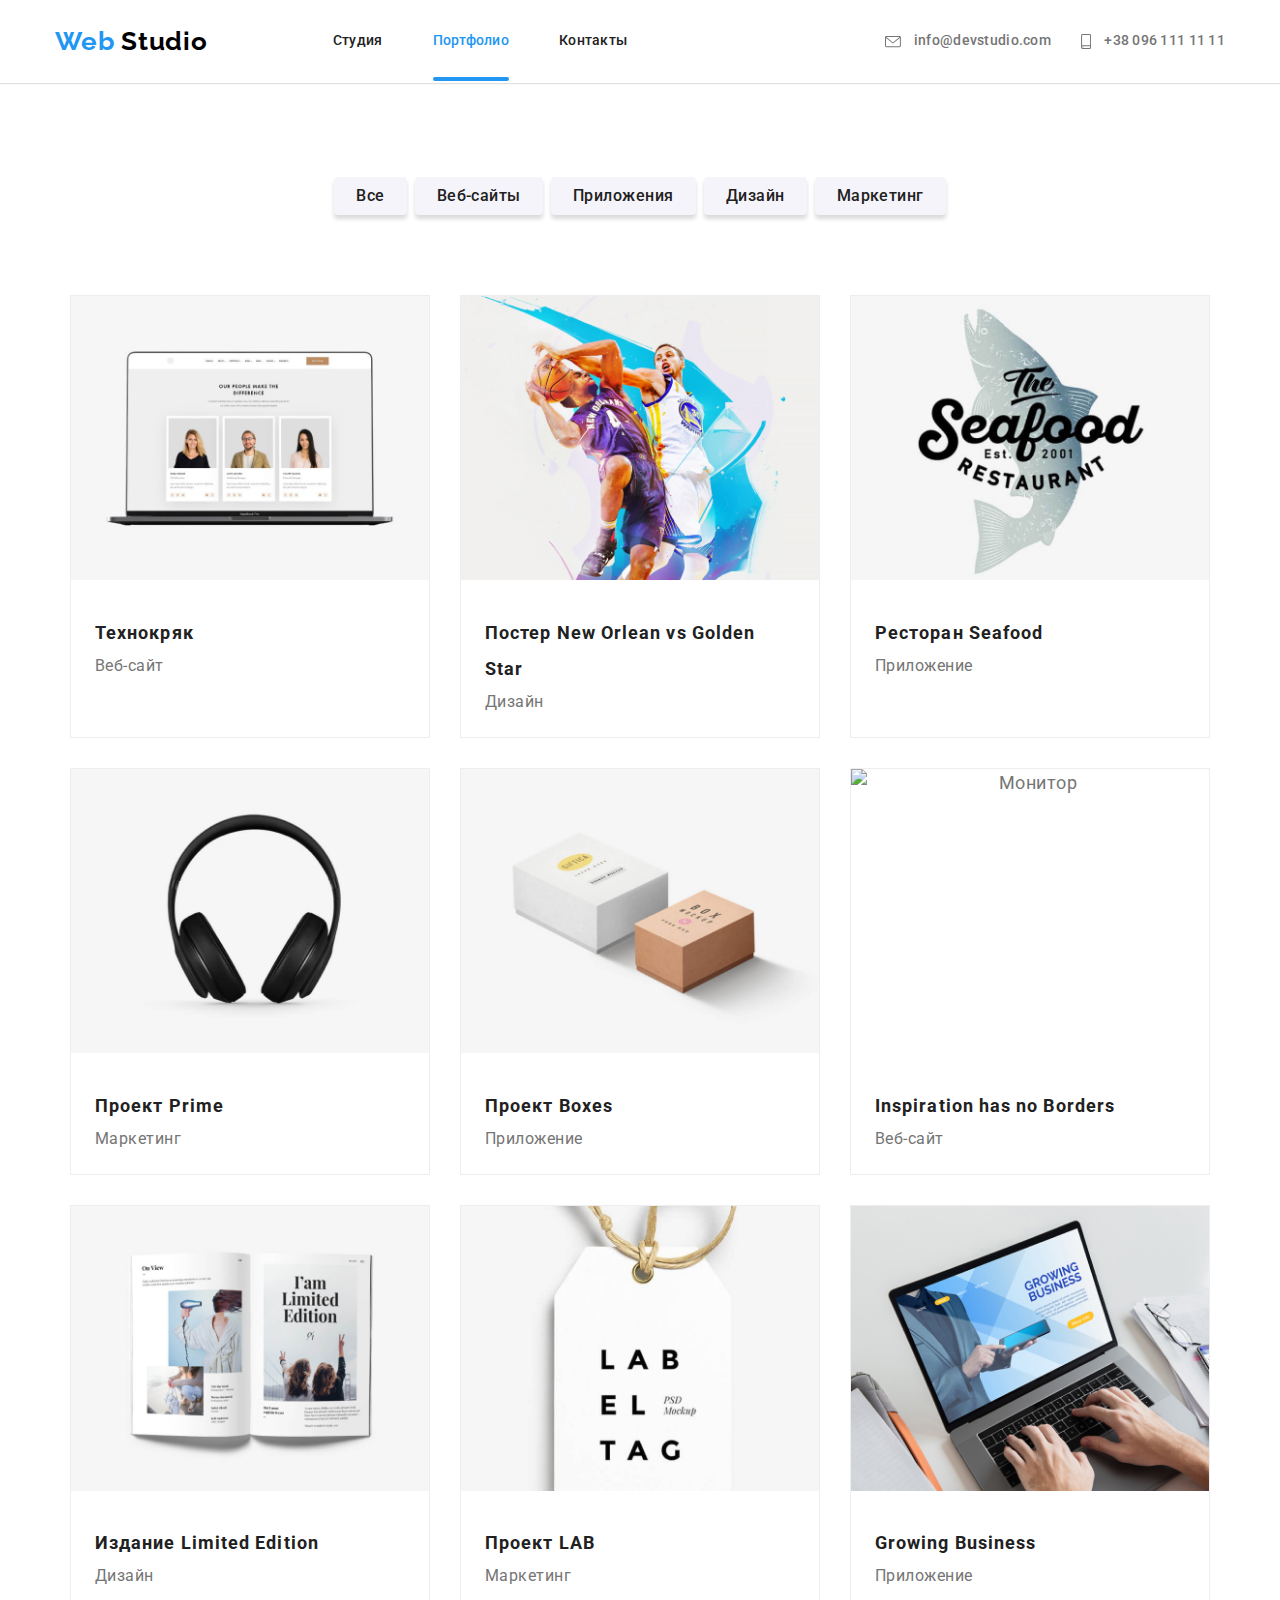
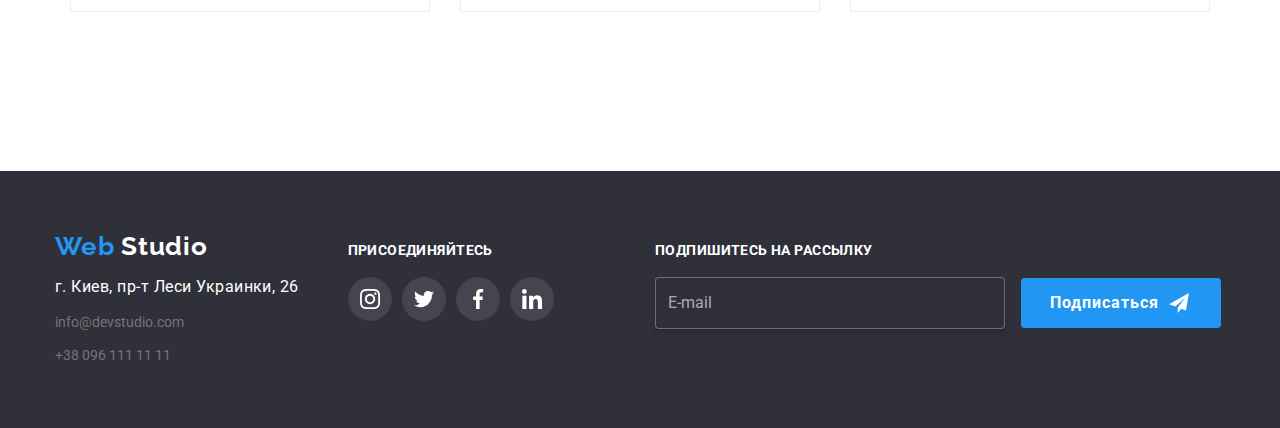
==== commit cb17d9e1: "Добавляет картинки на страницупортфолио и исправляет модальное окно" ====
--- a/portfolio.html
+++ b/portfolio.html
@@ -106,7 +106,11 @@
               <a href="" class="link-text">
                 <div class="description-element">
                   <img
-                    src="./img/portfolio/tehnokryak.jpg"
+                    srcset="
+                      ./img/portfolio/tehnokryak320.jpg 1x,
+                      ./img/portfolio/tehnokryak640.jpg 2x
+                    "
+                    src="./img/portfolio/tehnokryak320.jpg"
                     alt="Технокряк"
                     width="370"
                     height="294"
@@ -129,7 +133,11 @@
               <a href="" class="link-text">
                 <div class="description-element">
                   <img
-                    src="./img/portfolio/poster_new_golden_starts.jpg"
+                    srcset="
+                      ./img/portfolio/poster_new_golden_starts320.jpg 1x,
+                      ./img/portfolio/poster_new_golden_starts640.jpg 2x
+                    "
+                    src="./img/portfolio/poster_new_golden_starts320.jpg"
                     alt="Два баскетболиста"
                     width="370"
                     height="294"
@@ -150,7 +158,11 @@
               <a href="" class="link-text">
                 <div class="description-element">
                   <img
-                    src="./img/portfolio/seafood.jpg"
+                    srcset="
+                      ./img/portfolio/seafood320.jpg 1x,
+                      ./img/portfolio/seafood640.jpg 2x
+                    "
+                    src="./img/portfolio/seafood320.jpg"
                     alt="Рыба"
                     width="370"
                     height="294"
@@ -171,7 +183,11 @@
               <a href="" class="link-text">
                 <div class="description-element">
                   <img
-                    src="./img/portfolio/project_prime.jpg"
+                    srcset="
+                      ./img/portfolio/project_prime320.jpg 1x,
+                      ./img/portfolio/project_prime640.jpg 2x
+                    "
+                    src="./img/portfolio/project_prime320.jpg"
                     alt="Наушники"
                     width="370"
                     height="294"
@@ -192,7 +208,11 @@
               <a href="" class="link-text">
                 <div class="description-element">
                   <img
-                    src="./img/portfolio/progect_boxes.jpg"
+                    srcset="
+                      ./img/portfolio/progect_boxes320.jpg 1x,
+                      ./img/portfolio/progect_boxes640.jpg 2x
+                    "
+                    src="./img/portfolio/progect_boxes320.jpg"
                     alt="Два картонных коробка"
                     width="370"
                     height="294"
@@ -213,7 +233,7 @@
               <a href="" class="link-text">
                 <div class="description-element">
                   <img
-                    src="./img/portfolio/inspiration_has_no_borders.jpg"
+                    src="./img/portfolio/inspiration_has_no_borders320.jpg 1x, ./img/portfolio/progect_boxes640.jpg 2x"
                     alt="Монитор"
                     width="370"
                     height="294"
@@ -236,7 +256,11 @@
               <a href="" class="link-text">
                 <div class="description-element">
                   <img
-                    src="./img/portfolio/limited_edition.jpg"
+                    srcset="
+                      ./img/portfolio/limited_edition320.jpg 1x,
+                      ./img/portfolio/limited_edition640.jpg 2x
+                    "
+                    src="./img/portfolio/limited_edition320.jpg"
                     alt="Книга"
                     width="370"
                     height="294"
@@ -259,7 +283,11 @@
               <a href="" class="link-text">
                 <div class="description-element">
                   <img
-                    src="./img/portfolio/project_lab.jpg"
+                    srcset="
+                      ./img/portfolio/project_lab320.jpg 1x,
+                      ./img/portfolio/project_lab640.jpg 2x
+                    "
+                    src="./img/portfolio/project_lab320.jpg"
                     alt="Проект лаб"
                     width="370"
                     height="294"
@@ -282,7 +310,11 @@
               <a href="" class="link-text">
                 <div class="description-element">
                   <img
-                    src="./img/portfolio/growing_business.jpg"
+                    srcset="
+                      ./img/portfolio/growing_business320.jpg 1x,
+                      ./img/portfolio/growing_business640.jpg 2x
+                    "
+                    src="./img/portfolio/growing_business320.jpg"
                     alt="Ноутбук"
                     width="370"
                     height="294"
--- a/css/main.min.css
+++ b/css/main.min.css
@@ -1,2 +1,2 @@
-/*! modern-normalize v0.6.0 | MIT License | https://github.com/sindresorhus/modern-normalize */*,*::before,*::after{-webkit-box-sizing:border-box;box-sizing:border-box}:root{-moz-tab-size:4;-o-tab-size:4;tab-size:4}html{line-height:1.15;-webkit-text-size-adjust:100%}body{margin:0}body{font-family:system-ui,-apple-system,"Segoe UI",Roboto,Helvetica,Arial,sans-serif,"Apple Color Emoji","Segoe UI Emoji"}hr{height:0}abbr[title]{-webkit-text-decoration:underline dotted;text-decoration:underline dotted}b,strong{font-weight:bolder}code,kbd,samp,pre{font-family:SFMono-Regular, Consolas, 'Liberation Mono', Menlo, monospace;font-size:1em}small{font-size:80%}sub,sup{font-size:75%;line-height:0;position:relative;vertical-align:baseline}sub{bottom:-0.25em}sup{top:-0.5em}button,input,optgroup,select,textarea{font-family:inherit;font-size:100%;line-height:1.15;margin:0}button,select{text-transform:none}button,[type='button'],[type='reset'],[type='submit']{-webkit-appearance:button}button::-moz-focus-inner,[type='button']::-moz-focus-inner,[type='reset']::-moz-focus-inner,[type='submit']::-moz-focus-inner{border-style:none;padding:0}button:-moz-focusring,[type='button']:-moz-focusring,[type='reset']:-moz-focusring,[type='submit']:-moz-focusring{outline:1px dotted ButtonText}fieldset{padding:0.35em 0.75em 0.625em}legend{padding:0}progress{vertical-align:baseline}[type='number']::-webkit-inner-spin-button,[type='number']::-webkit-outer-spin-button{height:auto}[type='search']{-webkit-appearance:textfield;outline-offset:-2px}[type='search']::-webkit-search-decoration{-webkit-appearance:none}::-webkit-file-upload-button{-webkit-appearance:button;font:inherit}summary{display:list-item}.visually-hidden{position:absolute;width:1px;height:1px;margin:-1px;border:0;padding:0;clip:rect(0 0 0 0);overflow:hidden}.logo,.logo-footer{font-family:Raleway,sans-serif;font-weight:700;line-height:1.16;font-size:24px;letter-spacing:0.03em;text-decoration:none}.button-secondary,.button.primary{display:-webkit-inline-box;display:-ms-inline-flexbox;display:inline-flex;-webkit-box-align:center;-ms-flex-align:center;align-items:center}.slikns-list .icon-slinks,.advant,.advant-item,.slinks .slinks-item,.klient-item{display:-webkit-box;display:-ms-flexbox;display:flex;-webkit-box-align:center;-ms-flex-align:center;align-items:center}.hero-item,.hero-title,.overlay,.modal-button{margin-left:auto;margin-right:auto}body{font-family:Roboto,sans-serif;background-color:#fff;color:#757575}body .modal-open{overflow:hidden}.list{list-style:none;margin:0;padding:0}.link{text-decoration:none;color:#757575}.container{margin-left:auto;margin-right:auto;padding-left:15px;padding-right:15px}@media screen and (min-width: 480px){.container{width:480px}}@media screen and (min-width: 768px){.container{width:768px}}@media screen and (min-width: 1200px){.container{width:1200px}}img{display:block;max-width:100%;height:auto}p{margin:0}.section{padding-top:60px;padding-bottom:60px}@media screen and (min-width: 1200px){.section{padding-top:94px;padding-bottom:94px}}.section-title{font-weight:700;font-size:28px;line-height:1.17;text-align:center;letter-spacing:0.03em;color:#212121}.page-header{border-bottom:1px solid #ececec}@media screen and (max-width: 767px){.page-header{position:fixed;z-index:9;top:0;left:0;width:100%;background-color:#fff}}.page-header.main{border-bottom:none;-webkit-box-shadow:0px 1px 1px rgba(0,0,0,0.12);box-shadow:0px 1px 1px rgba(0,0,0,0.12)}.main-nav{display:-webkit-box;display:-ms-flexbox;display:flex;-webkit-box-align:center;-ms-flex-align:center;align-items:center}@media screen and (max-width: 767px){.main-nav{-webkit-box-pack:justify;-ms-flex-pack:justify;justify-content:space-between}}.menu-button{display:-webkit-inline-box;display:-ms-inline-flexbox;display:inline-flex;margin:0;padding:0;border:none;background-color:transparent;-webkit-transition:all 250ms cubic-bezier(0.4, 0, 0.2, 1);transition:all 250ms cubic-bezier(0.4, 0, 0.2, 1)}.menu-button:hover{fill:#2196f3}@media screen and (min-width: 768px){.menu-button{display:none}}.menu-button .icon-cross{display:none}.menu-button.is-open .icon-cross{display:block}.menu-button.is-open .icon-menu{display:none}.menu-container{z-index:1;-webkit-transition:all 250ms cubic-bezier(0.4, 0, 0.2, 1);transition:all 250ms cubic-bezier(0.4, 0, 0.2, 1)}@media screen and (max-width: 767px){.menu-container{display:none;position:absolute;top:100%;left:0;width:100%;background-color:#fff;-webkit-box-shadow:0px 1px 3px rgba(0,0,0,0.16),0px 2px 4px rgba(0,0,0,0.08),0px 4px 8px rgba(0,0,0,0.04);box-shadow:0px 1px 3px rgba(0,0,0,0.16),0px 2px 4px rgba(0,0,0,0.08),0px 4px 8px rgba(0,0,0,0.04);padding:60px 0;text-align:center}.menu-container.is-open{display:block}}@media screen and (min-width: 768px){.menu-container{display:-webkit-box;display:-ms-flexbox;display:flex;-webkit-box-pack:justify;-ms-flex-pack:justify;justify-content:space-between;-webkit-box-flex:1;-ms-flex-positive:1;flex-grow:1;margin-left:81px}}@media screen and (min-width: 1200px){.menu-container{margin-left:85px}}.site-nav{list-style:none;margin:0}@media screen and (max-width: 767px){.site-nav{margin-bottom:60px}.site-nav .item:not(:last-child){margin-bottom:40px}}@media screen and (min-width: 768px){.site-nav{display:-webkit-box;display:-ms-flexbox;display:flex}.site-nav .item:not(:last-child){margin-right:50px}}.site-nav .link{position:relative;display:inline-block;color:#212121;font-size:18px;font-weight:500;line-height:1.16;letter-spacing:0.02em;-webkit-transition:all 250ms cubic-bezier(0.4, 0, 0.2, 1);transition:all 250ms cubic-bezier(0.4, 0, 0.2, 1)}@media screen and (min-width: 768px){.site-nav .link{display:block;font-size:14px;line-height:1.14;padding-top:32px;padding-bottom:32px}}.site-nav .link:hover,.site-nav .link:focus{color:#2196f3}.site-nav .link.current::after{content:'';position:absolute;width:100%;height:4px;left:0;bottom:0;background-color:#2196f3;border-radius:2px}.site-nav .current{color:#2196f3}@media screen and (max-width: 767px){.site-nav .current{padding-bottom:8px}}.cont-nav{margin:0;list-style:none}@media screen and (max-width: 767px){.cont-nav .item:not(:last-child){margin-bottom:16px}}@media screen and (min-width: 768px) and (max-width: 1199px){.cont-nav .item:not(:last-child){margin-bottom:10px}}@media screen and (min-width: 1200px){.cont-nav{display:-webkit-box;display:-ms-flexbox;display:flex;margin-left:auto}.cont-nav .item:not(:last-child){margin-right:30px}}.cont-nav .link{display:block;-webkit-transition:all 250ms cubic-bezier(0.4, 0, 0.2, 1);transition:all 250ms cubic-bezier(0.4, 0, 0.2, 1)}@media screen and (min-width: 768px){.cont-nav{padding-top:21px;padding-bottom:21px;-webkit-box-pack:center;-ms-flex-pack:center;justify-content:center;-webkit-box-align:center;-ms-flex-align:center;align-items:center}}@media screen and (min-width: 1200px){.cont-nav{padding-top:32px;padding-bottom:32px}}.header-cont{color:#757575;font-weight:500;font-size:18px;line-height:1.16;letter-spacing:0.02em}@media screen and (min-width: 768px){.header-cont{font-size:12px;line-height:1.16}}@media screen and (min-width: 1200px){.header-cont{font-size:14px;line-height:1.14}}.header-cont .icon{fill:#757575;margin-right:8px;-webkit-box-pack:center;-ms-flex-pack:center;justify-content:center;-webkit-box-align:center;-ms-flex-align:center;align-items:center;vertical-align:middle;-webkit-transition:all 250ms cubic-bezier(0.4, 0, 0.2, 1);transition:all 250ms cubic-bezier(0.4, 0, 0.2, 1)}@media screen and (min-width: 1200px){.header-cont .icon{margin-right:10px}}.header-cont:hover,.header-cont:focus{color:#2196f3}.header-cont:hover .icon,.header-cont:focus .icon{fill:#2196f3}.logo-web{color:#2196f3}.logo-studio{color:#000}@media screen and (min-width: 768px){.logo{padding-top:26px;padding-bottom:26px}}@media screen and (min-width: 1200px){.logo{line-height:1.19;font-size:26px;letter-spacing:0.03em}}footer{background-color:#2f303a;color:#fff;padding-top:60px;padding-bottom:60px}@media screen and (min-width: 1200px){.page-footer{display:-webkit-box;display:-ms-flexbox;display:flex;-webkit-box-pack:justify;-ms-flex-pack:justify;justify-content:space-between;-webkit-box-align:baseline;-ms-flex-align:baseline;align-items:baseline}}.address-container{font-size:14px;line-height:1.7;font-style:normal}.logo-foot{color:#fff}.logo-footer{display:block;margin-bottom:10px}@media screen and (min-width: 1200px){.logo-footer{line-height:1.19;font-size:26px}}.add{margin-top:0;margin-bottom:9px}.add-link{display:inline-block;-webkit-transition:color 250ms cubic-bezier(0.4, 0, 0.2, 1);transition:color 250ms cubic-bezier(0.4, 0, 0.2, 1)}.add-link:not(:last-child){margin-bottom:9px}.add-link:hover,.add-link:focus{color:#2196f3}.email-input{margin-bottom:20px;color:#fff;font-size:16px;line-height:1.87;display:inline-block;width:100%;padding:10px 58px 10px 12px;border-radius:4px;border-style:solid;border:1px solid rgba(255,255,255,0.3);-webkit-box-shadow:0px 4px 4px rgba(0,0,0,0.15);box-shadow:0px 4px 4px rgba(0,0,0,0.15);background-color:#2f303a;-o-border-image:initial;border-image:initial}.email-input::-webkit-input-placeholder{color:rgba(255,255,255,0.6)}.email-input:-ms-input-placeholder{color:rgba(255,255,255,0.6)}.email-input::-ms-input-placeholder{color:rgba(255,255,255,0.6)}.email-input::placeholder{color:rgba(255,255,255,0.6)}@media screen and (min-width: 768px){.email-input{width:450px}}@media screen and (min-width: 1200px){.email-input{margin-right:12px;width:350px;margin-bottom:0}}.copyringht{display:none}.footer-address{text-align:center}@media screen and (min-width: 768px){.footer-address{width:calc((100% - 30px) / 2)}}@media screen and (min-width: 1200px){.footer-address{margin-right:30px;margin-bottom:0;text-align:left}}@media screen and (min-width: 768px){.footer-block{display:-webkit-box;display:-ms-flexbox;display:flex;-webkit-box-align:baseline;-ms-flex-align:baseline;align-items:baseline}}@media screen and (min-width: 1200px){.footer-block{width:calc(100% / 2)}}.footer-slikns{font-weight:700;font-size:14px;line-height:1.14;text-transform:uppercase}@media screen and (min-width: 768px){.footer-slikns{width:calc((100% - 30px) / 2)}}@media screen and (min-width: 1200px){.footer-slikns{margin-right:30px;margin-bottom:0}}.slikns-list{-webkit-box-pack:center;-ms-flex-pack:center;justify-content:center;display:-webkit-box;display:-ms-flexbox;display:flex}.slikns-list .icon-slinks{-webkit-box-pack:center;-ms-flex-pack:center;justify-content:center;width:44px;height:44px;border-radius:50%;background-color:rgba(255,255,255,0.1);-webkit-transition:all 250ms cubic-bezier(0.4, 0, 0.2, 1);transition:all 250ms cubic-bezier(0.4, 0, 0.2, 1);fill:#fff;transition:all 250ms cubic-bezier(0.4, 0, 0.2, 1)}.slikns-list .icon-slinks:hover,.slikns-list .icon-slinks:focus{background-color:#2196f3;-webkit-transform:scale(1.3);transform:scale(1.3)}@media screen and (min-width: 1200px){.slikns-list{-webkit-box-pack:start;-ms-flex-pack:start;justify-content:flex-start}}.slikns-links:not(:last-child){margin-right:10px}.icon-slink{width:20px;height:20px}.slikns-text{margin-top:60px;margin-bottom:20px;font-weight:700;font-size:14px;line-height:1;letter-spacing:.03em;text-transform:uppercase;text-align:center}@media screen and (min-width: 1200px){.slikns-text{text-align:left;margin-top:0}}.button-secondary{border:none;font-weight:700;font-size:16px;line-height:1.87;letter-spacing:.06em;color:#fff;background-color:#2196f3;text-decoration:none;border-radius:4px;padding:10px 29px;min-width:200px;-webkit-transition:all 250ms cubic-bezier(0.4, 0, 0.2, 1);transition:all 250ms cubic-bezier(0.4, 0, 0.2, 1)}.button-secondary .icon-button{fill:#fff;-webkit-transition:fill 250ms cubic-bezier(0.4, 0, 0.2, 1);transition:fill 250ms cubic-bezier(0.4, 0, 0.2, 1)}.button-secondary:hover,.button-secondary:focus{background-color:#fff;color:#2196f3;fill:#2196f3}.button-secondary:hover .icon-button{fill:#2196f3}.icon-button{width:20px;height:20px;margin-left:10px}.footer-form{-webkit-box-align:center;-ms-flex-align:center;align-items:center}@media screen and (min-width: 767px){.footer-form{display:-webkit-box;display:-ms-flexbox;display:flex;-webkit-box-orient:vertical;-webkit-box-direction:normal;-ms-flex-direction:column;flex-direction:column;-webkit-box-align:center;-ms-flex-align:center;align-items:center}}@media screen and (min-width: 1200px){.footer-form{display:block}}.footer-subscription{text-align:center}@media screen and (min-width: 1200px){.footer-subscription{text-align:start;width:calc((100% - 30px) / 2)}}.hero{margin-left:auto;margin-right:auto;text-align:center;padding-top:118px;padding-bottom:118px;background-image:-webkit-gradient(linear, left top, left bottom, from(rgba(47,48,58,0.8)), to(rgba(47,48,58,0.8))),url("../img/studiya/header_img.jpg");background-image:linear-gradient(rgba(47,48,58,0.8), rgba(47,48,58,0.8)),url("../img/studiya/header_img.jpg");background-repeat:no-repeat;background-position:center}@media screen and (min-width: 768px){.hero{max-width:1200px}}@media screen and (min-width: 1200px){.hero{max-width:1600px;padding-top:200px;padding-bottom:200px}}.hero-item{text-align:center}.hero-title{margin-top:0;margin-bottom:46px;text-transform:uppercase;color:#fff;font-weight:900;font-size:26px;line-height:1.61}@media screen and (min-width: 1200px){.hero-title{width:646px;font-weight:900;font-size:44px;line-height:1.36;letter-spacing:.06em}}.overlay{max-width:1600px;height:400px;background-image:-webkit-gradient(linear, left top, right top, from(rgba(47,48,58,0.8)), to(rgba(47,48,58,0.8))),url("../img/studiya/header_img.jpg");background-image:linear-gradient(to right, rgba(47,48,58,0.8), rgba(47,48,58,0.8)),url("../img/studiya/header_img.jpg");background-position:center;background-repeat:no-repeat;background-size:cover}@media screen and (min-width: 1200px){.overlay{height:600px}}.button.primary{border:none;font-weight:700;font-size:16px;line-height:1.87;letter-spacing:.06em;color:#fff;background-color:#2196f3;text-decoration:none;border-radius:4px;padding:10px 32px;min-width:200px;-webkit-transition:all 250ms cubic-bezier(0.4, 0, 0.2, 1);transition:all 250ms cubic-bezier(0.4, 0, 0.2, 1)}.button.primary:hover{background-color:#fff;color:#2196f3}.advant{border-bottom:1px solid #ececec}.advant-element:not(:last-child){margin-bottom:30px}@media screen and (min-width: 768px){.advant-element{width:calc((100% - 30px) / 2);margin-right:30px}.advant-element:nth-child(2n){margin-right:0}.advant-element:nth-last-child(-n+2){margin-bottom:0}}@media screen and (min-width: 1200px){.advant-element{width:calc((100% - 30px * 3) / 4)}.advant-element:not(:last-child){margin-right:30px;margin-bottom:0}}.advant-item{background-color:#f5f4fa;height:120px;border-radius:4px;-webkit-box-pack:center;-ms-flex-pack:center;justify-content:center}.advant-text{margin-top:0;margin-bottom:0;font-weight:400;font-size:14px;line-height:1.7;letter-spacing:.03em}.icon-advant{width:70px;height:70px}.advant-title{margin-top:30px;margin-bottom:10px;font-weight:700;font-size:14px;line-height:1;letter-spacing:.03em;text-transform:uppercase;color:#212121}@media screen and (max-width: 767px){.advant-title{text-align:center}}@media screen and (max-width: 768px){.list.advant-list{display:-webkit-box;display:-ms-flexbox;display:flex}}.doing{display:none}@media screen and (min-width: 1200px){.doing{display:block}.doing-text{position:absolute;bottom:0;left:0;width:100%;margin-top:0;margin-bottom:0;padding:27px;font-weight:700;font-size:14px;line-height:1;letter-spacing:.03em;text-align:center;text-transform:uppercase;background:rgba(47,48,58,0.8);border-radius:0px 0px 4px 4px;color:#fff}.doing-element{position:relative;width:calc((100% - 30px * 2) / 3);border-radius:0px 0px 4px 4px}.doing-element:not(:last-child){margin-right:30px}.list .doing-element{position:relative;width:calc((100% - 30px * 2) / 3);border-radius:0px 0px 4px 4px}}.team{background-color:#f5f4fa}.team-position{margin-top:0;margin-bottom:28px;font-weight:400;font-size:16px;line-height:1;letter-spacing:.03em;-webkit-columns:#757575;columns:#757575}.team-title{margin-top:30px;margin-bottom:10px;font-weight:500;font-size:16px;line-height:1;letter-spacing:.03em;color:#212121}.list.slinks{-webkit-box-pack:space-evenly;-ms-flex-pack:space-evenly;justify-content:space-evenly;padding-bottom:36px}.team-element{background-color:#fff;width:100%;text-align:center;-webkit-box-shadow:0px 2px 1px rgba(0,0,0,0.2),0px 1px 1px rgba(0,0,0,0.14),0px 1px 3px rgba(0,0,0,0.12);box-shadow:0px 2px 1px rgba(0,0,0,0.2),0px 1px 1px rgba(0,0,0,0.14),0px 1px 3px rgba(0,0,0,0.12);border-radius:4px}.team-element:not(:last-child){margin-bottom:30px}@media screen and (min-width: 768px){.team-element{width:calc((100% - 30px) / 2);margin-right:30px}.team-element:nth-child(2n){margin-right:0}.team-element:nth-last-child(-n+2){margin-bottom:0}}@media screen and (min-width: 1200px){.team-element{width:calc((100% - 30px * 3) / 4)}.team-element:not(:last-child){margin-right:30px;margin-bottom:0}}img{width:100%}.slinks .slinks-item{-webkit-box-pack:center;-ms-flex-pack:center;justify-content:center;width:44px;height:44px;background-color:#fff;border-radius:50%;-webkit-transition:all 250ms cubic-bezier(0.4, 0, 0.2, 1);transition:all 250ms cubic-bezier(0.4, 0, 0.2, 1)}.slinks .slinks-item:hover,.slinks .slinks-item:focus{background-color:#2196f3;-webkit-transform:scale(1.1);transform:scale(1.1)}.slinks .icon-slink{fill:#afb1b8;-webkit-transition:fill 250ms cubic-bezier(0.4, 0, 0.2, 1);transition:fill 250ms cubic-bezier(0.4, 0, 0.2, 1)}.slinks .slinks-item:hover .icon-slink{fill:#fff;-webkit-transform:scale(1.1);transform:scale(1.1)}.klient-item{-webkit-box-pack:center;-ms-flex-pack:center;justify-content:center;height:90px;border:1px solid #afb1b8;border-radius:4px;-webkit-transition:border-color 250ms cubic-bezier(0.4, 0, 0.2, 1);transition:border-color 250ms cubic-bezier(0.4, 0, 0.2, 1);-webkit-transform:250ms cubic-bezier(0.4, 0, 0.2, 1);transform:250ms cubic-bezier(0.4, 0, 0.2, 1)}.klient-item:hover{border-color:#2196f3;-webkit-transform:scale(1.1);transform:scale(1.1)}.klient-element{width:calc((100% - 30px * 2) / 2);margin:15px}.klient-element:not(:last-child){margin-bottom:30px}@media screen and (min-width: 768px){.klient-element{width:calc((100% - 30px * 3) / 3)}}@media screen and (min-width: 1200px){.klient-element{width:calc((100% - 30px * 6) / 6)}}.klient-list .icon-klient{fill:#afb1b8;-webkit-transition:fill 250ms cubic-bezier(0.4, 0, 0.2, 1);transition:fill 250ms cubic-bezier(0.4, 0, 0.2, 1);-webkit-transform:250ms cubic-bezier(0.4, 0, 0.2, 1);transform:250ms cubic-bezier(0.4, 0, 0.2, 1)}.klient-element:hover .klient-item{border-color:#2196f3;-webkit-transform:scale(1.1);transform:scale(1.1)}.klient-item:hover .icon-klient{fill:#2196f3;-webkit-transform:scale(1.1);transform:scale(1.1)}.backdrop{position:fixed;top:0;right:0;z-index:1;width:100%;height:100%;background-color:rgba(0,0,0,0.2);-webkit-transition:all 250ms cubic-bezier(0.4, 0, 0.2, 1);transition:all 250ms cubic-bezier(0.4, 0, 0.2, 1);overflow-y:scroll;padding:93px 15px}.backdrop.is-hidden{opacity:0;pointer-events:none;-webkit-transform:scale(2);transform:scale(2)}.modal{background-color:#fff;-webkit-box-shadow:0px 2px 1px rgba(0,0,0,0.2),0px 1px 1px rgba(0,0,0,0.14),0px 1px 3px rgba(0,0,0,0.12);box-shadow:0px 2px 1px rgba(0,0,0,0.2),0px 1px 1px rgba(0,0,0,0.14),0px 1px 3px rgba(0,0,0,0.12);border-radius:4px;-webkit-transition:-webkit-transform 250ms cubic-bezier(0.4, 0, 0.2, 1);transition:-webkit-transform 250ms cubic-bezier(0.4, 0, 0.2, 1);transition:transform 250ms cubic-bezier(0.4, 0, 0.2, 1);transition:transform 250ms cubic-bezier(0.4, 0, 0.2, 1), -webkit-transform 250ms cubic-bezier(0.4, 0, 0.2, 1)}@media screen and (min-width: 560px){.modal{max-width:450px;width:100%;position:absolute;top:50%;left:50%;-webkit-transform:translate(-50%, -50%);transform:translate(-50%, -50%)}}@media screen and (min-width: 1200px){.modal{max-width:450px}}.modal>.modal-close{position:absolute;top:0;right:0;width:30px;height:30px;border-radius:50%;border-color:transparent;-webkit-transform:translate(10px, -10px);transform:translate(10px, -10px);background-color:#fff;-webkit-box-shadow:0px 2px 1px rgba(0,0,0,0.2),0px 1px 1px rgba(0,0,0,0.14),0px 1px 3px rgba(0,0,0,0.12);box-shadow:0px 2px 1px rgba(0,0,0,0.2),0px 1px 1px rgba(0,0,0,0.14),0px 1px 3px rgba(0,0,0,0.12);cursor:pointer;-webkit-transition:-webkit-transform 250ms cubic-bezier(0.4, 0, 0.2, 1);transition:-webkit-transform 250ms cubic-bezier(0.4, 0, 0.2, 1);transition:transform 250ms cubic-bezier(0.4, 0, 0.2, 1);transition:transform 250ms cubic-bezier(0.4, 0, 0.2, 1), -webkit-transform 250ms cubic-bezier(0.4, 0, 0.2, 1)}@media screen and (max-width: 559px){.modal>.modal-close{top:93px;right:15px}}.modal>.modal-close:hover,.modal>.modal-close:focus{background-color:#2196f3}.form{padding:40px}.form-text{font-weight:700;font-size:20px;line-height:1.15;letter-spacing:.03em;text-align:center;color:#212121;margin-bottom:30px}.icon-modal-button{width:11px;height:11px;fill:#000}.label-text{position:absolute;top:12px;left:42px;font-weight:20px;font-size:1.5;line-height:.03em;color:#757575;-webkit-transition:-webkit-transform 250ms cubic-bezier(0.4, 0, 0.2, 1);transition:-webkit-transform 250ms cubic-bezier(0.4, 0, 0.2, 1);transition:transform 250ms cubic-bezier(0.4, 0, 0.2, 1);transition:transform 250ms cubic-bezier(0.4, 0, 0.2, 1), -webkit-transform 250ms cubic-bezier(0.4, 0, 0.2, 1);-webkit-transition:color 250ms cubic-bezier(0.4, 0, 0.2, 1);transition:color 250ms cubic-bezier(0.4, 0, 0.2, 1)}@media screen and (min-width: 1200px){.label-text{font-weight:20px;font-size:1.15;line-height:.03em}}.form-field{position:relative;display:-webkit-box;display:-ms-flexbox;display:flex;-webkit-box-orient:vertical;-webkit-box-direction:normal;-ms-flex-direction:column;flex-direction:column}.form-field:not(:last-child){margin-bottom:28px}.form-policy{margin-bottom:30px}.form-policy input{margin-right:8px;vertical-align:middle}.form-input{max-width:448px;padding:12px 16px 12px 42px;border:1px solid rgba(33,33,33,0.2);-webkit-box-sizing:border-box;box-sizing:border-box;border-radius:4px;font-size:14px;outline-color:#2196f3;-webkit-transition:border-color 250ms cubic-bezier(0.4, 0, 0.2, 1);transition:border-color 250ms cubic-bezier(0.4, 0, 0.2, 1)}.form-input:hover,.form-input:focus,.form-input:not(:placeholder-shown){border-color:#2196f3;-webkit-transition:border-color 250ms cubic-bezier(0.4, 0, 0.2, 1);transition:border-color 250ms cubic-bezier(0.4, 0, 0.2, 1)}.form-input:hover+.label-text,.form-input:focus+.label-text,.form-input:not(:placeholder-shown)+.label-text{color:#2196f3;-webkit-transform:translate(-26px, -32px) scale(0.86);transform:translate(-26px, -32px) scale(0.86);-webkit-transition:-webkit-transform 250ms cubic-bezier(0.4, 0, 0.2, 1);transition:-webkit-transform 250ms cubic-bezier(0.4, 0, 0.2, 1);transition:transform 250ms cubic-bezier(0.4, 0, 0.2, 1);transition:transform 250ms cubic-bezier(0.4, 0, 0.2, 1), -webkit-transform 250ms cubic-bezier(0.4, 0, 0.2, 1);-webkit-transition:all 250ms cubic-bezier(0.4, 0, 0.2, 1);transition:all 250ms cubic-bezier(0.4, 0, 0.2, 1)}.form-input:hover ~ .icon-input,.form-input:focus ~ .icon-input,.form-input:not(:placeholder-shown) ~ .icon-input{fill:#2196f3;-webkit-transition:fill 250ms cubic-bezier(0.4, 0, 0.2, 1);transition:fill 250ms cubic-bezier(0.4, 0, 0.2, 1)}.form-input:hover+.comment,.form-input:focus+.comment,.form-input:not(:placeholder-shown)+.comment{color:#2196f3;-webkit-transform:translateY(-32px) scale(0.86);transform:translateY(-32px) scale(0.86);-webkit-transition:all 250ms cubic-bezier(0.4, 0, 0.2, 1);transition:all 250ms cubic-bezier(0.4, 0, 0.2, 1)}.comment{left:16px}.form-field textarea{height:120px;margin-bottom:20px;padding:12px 16px;resize:none}.icon-person{width:18px;height:18px;vertical-align:middle}.icon-input{position:absolute;top:10px;left:16px;pointer-events:none;-webkit-transition:fill 250ms cubic-bezier(0.4, 0, 0.2, 1);transition:fill 250ms cubic-bezier(0.4, 0, 0.2, 1)}.policy-link{color:#2196f3}.policy-text{display:inline-block;font-size:12px;line-height:1.16}@media screen and (min-width: 1200px){.policy-text{font-size:14px;line-height:1.7}}.policy-checkbox{position:absolute;width:1px;height:1px;margin:-1px;border:0;padding:0;clip:rect(0 0 0 0);overflow:hidden}.policy-checkbox:checked+.icon-checkbox{background-color:#2196f3;background-image:url(../img/icon_check.svg);background-size:contain;background-origin:border-box;border-color:transparent;-webkit-transform:scale(1.3);transform:scale(1.3);-webkit-transition:-webkit-transform 250ms cubic-bezier(0.4, 0, 0.2, 1);transition:-webkit-transform 250ms cubic-bezier(0.4, 0, 0.2, 1);transition:transform 250ms cubic-bezier(0.4, 0, 0.2, 1);transition:transform 250ms cubic-bezier(0.4, 0, 0.2, 1), -webkit-transform 250ms cubic-bezier(0.4, 0, 0.2, 1)}.icon-checkbox{display:inline-block;width:15px;height:15px;margin-right:5px;border:2px solid #212121;border-radius:2px;vertical-align:middle}.modal-button{width:200px;height:50px;display:block;padding:10px 56px;background-color:#2196f3;-webkit-box-shadow:0px 4px 4px rgba(0,0,0,0.15);box-shadow:0px 4px 4px rgba(0,0,0,0.15);color:#fff;-webkit-box-sizing:border-box;box-sizing:border-box;border-radius:4px;border-color:transparent;-webkit-transition:background-color 250ms cubic-bezier(0.4, 0, 0.2, 1);transition:background-color 250ms cubic-bezier(0.4, 0, 0.2, 1);-webkit-transition:color 250ms cubic-bezier(0.4, 0, 0.2, 1);transition:color 250ms cubic-bezier(0.4, 0, 0.2, 1);cursor:pointer}.modal-button:hover,.modal-button:focus{background-color:#f5f4fa;color:#2196f3;-webkit-transition:background-color 250ms cubic-bezier(0.4, 0, 0.2, 1);transition:background-color 250ms cubic-bezier(0.4, 0, 0.2, 1);-webkit-transition:color 250ms cubic-bezier(0.4, 0, 0.2, 1);transition:color 250ms cubic-bezier(0.4, 0, 0.2, 1)}h1{margin-top:0;margin-bottom:0px}p{font-weight:400;font-size:16px;line-height:1.87;letter-spacing:.03em}.project{text-align:center;margin-bottom:40px}.project-item:not(:last-child){margin-right:8px}.project-item{margin-bottom:15px}@media screen and (min-width: 768px){.project{margin-bottom:30px;-webkit-box-pack:center;-ms-flex-pack:center;justify-content:center}}@media screen and (min-width: 1200px){.project{margin-bottom:50px;-webkit-box-pack:center;-ms-flex-pack:center;justify-content:center}}.project-title{text-align:left;padding:20px 24px}.project .button{padding:6px 22px 6px 22px;border:none;-webkit-box-shadow:0px 4px 4px rgba(0,0,0,0.15);box-shadow:0px 4px 4px rgba(0,0,0,0.15)}.project-name{margin-bottom:0px;font-weight:700;font-size:18px;line-height:2;letter-spacing:.06em;color:#212121}.button{font-weight:500;font-size:16px;line-height:1.6;letter-spacing:.03em;text-align:center;color:#212121;background:#f5f4fa;border-radius:4px;-webkit-transition:all 250ms cubic-bezier(0.4, 0, 0.2, 1);transition:all 250ms cubic-bezier(0.4, 0, 0.2, 1)}.button:hover,.button:focus{color:#fff;background-color:#2196f3;-webkit-transform:scale(1.1);transform:scale(1.1)}.list{list-style:none;display:-webkit-box;display:-ms-flexbox;display:flex;-ms-flex-wrap:wrap;flex-wrap:wrap}.description-element{position:relative;overflow:hidden}.description-text{position:absolute;opacity:0;top:0;right:0;width:100%;height:100%;padding:63px 24px;font-size:18px;line-height:1.55;text-align:initial;background-color:rgba(33,150,243,0.9);color:#fff;-webkit-transform:translateY(100%);transform:translateY(100%);-webkit-transition:all 250ms cubic-bezier(0.4, 0, 0.2, 1);transition:all 250ms cubic-bezier(0.4, 0, 0.2, 1)}.description .description-item{border:1px solid #eeeeee;width:100%}@media screen and (max-width: 767px){.description .description-item{margin-bottom:30px}}@media screen and (min-width: 768px){.description .description-item{width:calc((100% - 30px * 2) / 2);margin:15px}}@media screen and (min-width: 1200px){.description .description-item{width:calc((100% - 30px * 3) / 3)}}.description .description-item:hover{-webkit-box-shadow:1px 4px 6px rgba(0,0,0,0.16),0px 4px 4px rgba(0,0,0,0.06),0px 1px 1px rgba(0,0,0,0.12);box-shadow:1px 4px 6px rgba(0,0,0,0.16),0px 4px 4px rgba(0,0,0,0.06),0px 1px 1px rgba(0,0,0,0.12)}.description-item:hover .description-text{opacity:1;-webkit-transform:translateY(0);transform:translateY(0)}.link-text{font-size:18px;line-height:1.5;letter-spacing:0.03em;text-decoration:none;color:var(--primary-text-color)}
+/*! modern-normalize v0.6.0 | MIT License | https://github.com/sindresorhus/modern-normalize */*,*::before,*::after{-webkit-box-sizing:border-box;box-sizing:border-box}:root{-moz-tab-size:4;-o-tab-size:4;tab-size:4}html{line-height:1.15;-webkit-text-size-adjust:100%}body{margin:0}body{font-family:system-ui,-apple-system,"Segoe UI",Roboto,Helvetica,Arial,sans-serif,"Apple Color Emoji","Segoe UI Emoji"}hr{height:0}abbr[title]{-webkit-text-decoration:underline dotted;text-decoration:underline dotted}b,strong{font-weight:bolder}code,kbd,samp,pre{font-family:SFMono-Regular, Consolas, 'Liberation Mono', Menlo, monospace;font-size:1em}small{font-size:80%}sub,sup{font-size:75%;line-height:0;position:relative;vertical-align:baseline}sub{bottom:-0.25em}sup{top:-0.5em}button,input,optgroup,select,textarea{font-family:inherit;font-size:100%;line-height:1.15;margin:0}button,select{text-transform:none}button,[type='button'],[type='reset'],[type='submit']{-webkit-appearance:button}button::-moz-focus-inner,[type='button']::-moz-focus-inner,[type='reset']::-moz-focus-inner,[type='submit']::-moz-focus-inner{border-style:none;padding:0}button:-moz-focusring,[type='button']:-moz-focusring,[type='reset']:-moz-focusring,[type='submit']:-moz-focusring{outline:1px dotted ButtonText}fieldset{padding:0.35em 0.75em 0.625em}legend{padding:0}progress{vertical-align:baseline}[type='number']::-webkit-inner-spin-button,[type='number']::-webkit-outer-spin-button{height:auto}[type='search']{-webkit-appearance:textfield;outline-offset:-2px}[type='search']::-webkit-search-decoration{-webkit-appearance:none}::-webkit-file-upload-button{-webkit-appearance:button;font:inherit}summary{display:list-item}.visually-hidden{position:absolute;width:1px;height:1px;margin:-1px;border:0;padding:0;clip:rect(0 0 0 0);overflow:hidden}.logo,.logo-footer{font-family:Raleway,sans-serif;font-weight:700;line-height:1.16;font-size:24px;letter-spacing:0.03em;text-decoration:none}.button-secondary,.button.primary{display:-webkit-inline-box;display:-ms-inline-flexbox;display:inline-flex;-webkit-box-align:center;-ms-flex-align:center;align-items:center}.slikns-list .icon-slinks,.advant,.advant-item,.slinks .slinks-item,.klient-item{display:-webkit-box;display:-ms-flexbox;display:flex;-webkit-box-align:center;-ms-flex-align:center;align-items:center}.hero-item,.hero-title,.overlay,.modal-button{margin-left:auto;margin-right:auto}body{font-family:Roboto,sans-serif;background-color:#fff;color:#757575}body .modal-open{overflow:hidden}.list{list-style:none;margin:0;padding:0}.link{text-decoration:none;color:#757575}.container{margin-left:auto;margin-right:auto;padding-left:15px;padding-right:15px}@media screen and (min-width: 480px){.container{width:480px}}@media screen and (min-width: 768px){.container{width:768px}}@media screen and (min-width: 1200px){.container{width:1200px}}img{display:block;max-width:100%;height:auto}p{margin:0}.section{padding-top:60px;padding-bottom:60px}@media screen and (min-width: 1200px){.section{padding-top:94px;padding-bottom:94px}}.section-title{font-weight:700;font-size:28px;line-height:1.17;text-align:center;letter-spacing:0.03em;color:#212121}.page-header{position:relative;border-bottom:1px solid #ececec}.page-header.main{border-bottom:none;-webkit-box-shadow:0px 1px 1px rgba(0,0,0,0.12);box-shadow:0px 1px 1px rgba(0,0,0,0.12)}.main-nav{display:-webkit-box;display:-ms-flexbox;display:flex;-webkit-box-align:center;-ms-flex-align:center;align-items:center}@media screen and (max-width: 767px){.main-nav{-webkit-box-pack:justify;-ms-flex-pack:justify;justify-content:space-between}}.menu-button{display:-webkit-inline-box;display:-ms-inline-flexbox;display:inline-flex;margin:0;padding:0;border:none;background-color:transparent;-webkit-transition:all 250ms cubic-bezier(0.4, 0, 0.2, 1);transition:all 250ms cubic-bezier(0.4, 0, 0.2, 1)}.menu-button:hover{fill:#2196f3}@media screen and (min-width: 768px){.menu-button{display:none}}.menu-button .icon-cross{display:none}.menu-button.is-open .icon-cross{display:block}.menu-button.is-open .icon-menu{display:none}.menu-container{z-index:1;-webkit-transition:all 250ms cubic-bezier(0.4, 0, 0.2, 1);transition:all 250ms cubic-bezier(0.4, 0, 0.2, 1)}@media screen and (max-width: 767px){.menu-container{display:none;position:absolute;top:100%;left:0;width:100%;background-color:#fff;-webkit-box-shadow:0px 1px 3px rgba(0,0,0,0.16),0px 2px 4px rgba(0,0,0,0.08),0px 4px 8px rgba(0,0,0,0.04);box-shadow:0px 1px 3px rgba(0,0,0,0.16),0px 2px 4px rgba(0,0,0,0.08),0px 4px 8px rgba(0,0,0,0.04);padding:60px 0;text-align:center}.menu-container.is-open{display:block}}@media screen and (min-width: 768px){.menu-container{display:-webkit-box;display:-ms-flexbox;display:flex;-webkit-box-pack:justify;-ms-flex-pack:justify;justify-content:space-between;-webkit-box-flex:1;-ms-flex-positive:1;flex-grow:1;margin-left:81px}}@media screen and (min-width: 1200px){.menu-container{margin-left:85px}}.site-nav{list-style:none;margin:0}@media screen and (max-width: 767px){.site-nav{margin-bottom:60px}.site-nav .item:not(:last-child){margin-bottom:40px}}@media screen and (min-width: 768px){.site-nav{display:-webkit-box;display:-ms-flexbox;display:flex}.site-nav .item:not(:last-child){margin-right:50px}}.site-nav .link{position:relative;display:inline-block;color:#212121;font-size:18px;font-weight:500;line-height:1.16;letter-spacing:0.02em;-webkit-transition:all 250ms cubic-bezier(0.4, 0, 0.2, 1);transition:all 250ms cubic-bezier(0.4, 0, 0.2, 1)}@media screen and (min-width: 768px){.site-nav .link{display:block;font-size:14px;line-height:1.14;padding-top:32px;padding-bottom:32px}}.site-nav .link:hover,.site-nav .link:focus{color:#2196f3}.site-nav .link.current::after{content:'';position:absolute;width:100%;height:4px;left:0;bottom:0;background-color:#2196f3;border-radius:2px}.site-nav .current{color:#2196f3}@media screen and (max-width: 767px){.site-nav .current{padding-bottom:8px}}.cont-nav{margin:0;list-style:none}@media screen and (max-width: 767px){.cont-nav .item:not(:last-child){margin-bottom:16px}}@media screen and (min-width: 768px) and (max-width: 1199px){.cont-nav .item:not(:last-child){margin-bottom:10px}}@media screen and (min-width: 1200px){.cont-nav{display:-webkit-box;display:-ms-flexbox;display:flex;margin-left:auto}.cont-nav .item:not(:last-child){margin-right:30px}}.cont-nav .link{display:block;-webkit-transition:all 250ms cubic-bezier(0.4, 0, 0.2, 1);transition:all 250ms cubic-bezier(0.4, 0, 0.2, 1)}@media screen and (min-width: 768px){.cont-nav{padding-top:21px;padding-bottom:21px;-webkit-box-pack:center;-ms-flex-pack:center;justify-content:center;-webkit-box-align:center;-ms-flex-align:center;align-items:center}}@media screen and (min-width: 1200px){.cont-nav{padding-top:32px;padding-bottom:32px}}.header-cont{color:#757575;font-weight:500;font-size:18px;line-height:1.16;letter-spacing:0.02em}@media screen and (min-width: 768px){.header-cont{font-size:12px;line-height:1.16}}@media screen and (min-width: 1200px){.header-cont{font-size:14px;line-height:1.14}}.header-cont .icon{fill:#757575;margin-right:8px;-webkit-box-pack:center;-ms-flex-pack:center;justify-content:center;-webkit-box-align:center;-ms-flex-align:center;align-items:center;vertical-align:middle;-webkit-transition:all 250ms cubic-bezier(0.4, 0, 0.2, 1);transition:all 250ms cubic-bezier(0.4, 0, 0.2, 1)}@media screen and (min-width: 1200px){.header-cont .icon{margin-right:10px}}.header-cont:hover,.header-cont:focus{color:#2196f3}.header-cont:hover .icon,.header-cont:focus .icon{fill:#2196f3}.logo{padding-top:16px;padding-bottom:16px}.logo-web{color:#2196f3}.logo-studio{color:#000}@media screen and (min-width: 768px){.logo{padding-top:26px;padding-bottom:26px}}@media screen and (min-width: 1200px){.logo{line-height:1.19;font-size:26px;letter-spacing:0.03em}}footer{background-color:#2f303a;color:#fff;padding-top:60px;padding-bottom:60px}@media screen and (min-width: 1200px){.page-footer{display:-webkit-box;display:-ms-flexbox;display:flex;-webkit-box-pack:justify;-ms-flex-pack:justify;justify-content:space-between;-webkit-box-align:baseline;-ms-flex-align:baseline;align-items:baseline}}.address-container{font-size:14px;line-height:1.7;font-style:normal}.logo-foot{color:#fff}.logo-footer{display:block;margin-bottom:10px}@media screen and (min-width: 1200px){.logo-footer{line-height:1.19;font-size:26px}}.add{margin-top:0;margin-bottom:9px}.add-link{display:inline-block;-webkit-transition:color 250ms cubic-bezier(0.4, 0, 0.2, 1);transition:color 250ms cubic-bezier(0.4, 0, 0.2, 1)}.add-link:not(:last-child){margin-bottom:9px}.add-link:hover,.add-link:focus{color:#2196f3}.email-input{margin-bottom:20px;color:#fff;font-size:16px;line-height:1.87;display:inline-block;width:100%;padding:10px 58px 10px 12px;border-radius:4px;border-style:solid;border:1px solid rgba(255,255,255,0.3);-webkit-box-shadow:0px 4px 4px rgba(0,0,0,0.15);box-shadow:0px 4px 4px rgba(0,0,0,0.15);background-color:#2f303a;-o-border-image:initial;border-image:initial}.email-input::-webkit-input-placeholder{color:rgba(255,255,255,0.6)}.email-input:-ms-input-placeholder{color:rgba(255,255,255,0.6)}.email-input::-ms-input-placeholder{color:rgba(255,255,255,0.6)}.email-input::placeholder{color:rgba(255,255,255,0.6)}@media screen and (min-width: 768px){.email-input{width:450px}}@media screen and (min-width: 1200px){.email-input{margin-right:12px;width:350px;margin-bottom:0}}.copyringht{display:none}.footer-address{text-align:center}@media screen and (min-width: 768px){.footer-address{width:calc((100% - 30px) / 2)}}@media screen and (min-width: 1200px){.footer-address{margin-right:30px;margin-bottom:0;text-align:left}}@media screen and (min-width: 768px){.footer-block{display:-webkit-box;display:-ms-flexbox;display:flex;-webkit-box-align:baseline;-ms-flex-align:baseline;align-items:baseline}}@media screen and (min-width: 1200px){.footer-block{width:calc(100% / 2)}}.footer-slikns{font-weight:700;font-size:14px;line-height:1.14;text-transform:uppercase}@media screen and (min-width: 768px){.footer-slikns{width:calc((100% - 30px) / 2)}}@media screen and (min-width: 1200px){.footer-slikns{margin-right:30px;margin-bottom:0}}.slikns-list{-webkit-box-pack:center;-ms-flex-pack:center;justify-content:center;display:-webkit-box;display:-ms-flexbox;display:flex}.slikns-list .icon-slinks{-webkit-box-pack:center;-ms-flex-pack:center;justify-content:center;width:44px;height:44px;border-radius:50%;background-color:rgba(255,255,255,0.1);-webkit-transition:all 250ms cubic-bezier(0.4, 0, 0.2, 1);transition:all 250ms cubic-bezier(0.4, 0, 0.2, 1);fill:#fff;transition:all 250ms cubic-bezier(0.4, 0, 0.2, 1)}.slikns-list .icon-slinks:hover,.slikns-list .icon-slinks:focus{background-color:#2196f3;-webkit-transform:scale(1.3);transform:scale(1.3)}@media screen and (min-width: 1200px){.slikns-list{-webkit-box-pack:start;-ms-flex-pack:start;justify-content:flex-start}}.slikns-links:not(:last-child){margin-right:10px}.icon-slink{width:20px;height:20px}.slikns-text{margin-top:60px;margin-bottom:20px;font-weight:700;font-size:14px;line-height:1;letter-spacing:.03em;text-transform:uppercase;text-align:center}@media screen and (min-width: 1200px){.slikns-text{text-align:left;margin-top:0}}.button-secondary{border:none;font-weight:700;font-size:16px;line-height:1.87;letter-spacing:.06em;color:#fff;background-color:#2196f3;text-decoration:none;border-radius:4px;padding:10px 29px;min-width:200px;-webkit-transition:all 250ms cubic-bezier(0.4, 0, 0.2, 1);transition:all 250ms cubic-bezier(0.4, 0, 0.2, 1)}.button-secondary .icon-button{fill:#fff;-webkit-transition:fill 250ms cubic-bezier(0.4, 0, 0.2, 1);transition:fill 250ms cubic-bezier(0.4, 0, 0.2, 1)}.button-secondary:hover,.button-secondary:focus{background-color:#fff;color:#2196f3;fill:#2196f3}.button-secondary:hover .icon-button{fill:#2196f3}.icon-button{width:20px;height:20px;margin-left:10px}.footer-form{-webkit-box-align:center;-ms-flex-align:center;align-items:center}@media screen and (min-width: 767px){.footer-form{display:-webkit-box;display:-ms-flexbox;display:flex;-webkit-box-orient:vertical;-webkit-box-direction:normal;-ms-flex-direction:column;flex-direction:column;-webkit-box-align:center;-ms-flex-align:center;align-items:center}}@media screen and (min-width: 1200px){.footer-form{display:block}}.footer-subscription{text-align:center}@media screen and (min-width: 1200px){.footer-subscription{text-align:start;width:calc((100% - 30px) / 2)}}.hero{margin-left:auto;margin-right:auto;text-align:center;padding-top:118px;padding-bottom:118px}@media screen and (min-width: 768px){.hero{max-width:1200px}}@media screen and (min-width: 1200px){.hero{max-width:1600px;padding-top:200px;padding-bottom:200px}}.hero-item{text-align:center}.hero-title{margin-top:0;margin-bottom:46px;max-width:360px;text-transform:uppercase;color:#fff;font-weight:900;font-size:26px;line-height:1.61}@media screen and (min-width: 1200px){.hero-title{max-width:646px;font-weight:900;font-size:44px;line-height:1.36;letter-spacing:.06em}}.overlay{max-width:1600px;height:400px;background-image:-webkit-gradient(linear, left top, right top, from(rgba(47,48,58,0.8)), to(rgba(47,48,58,0.8))),url("/img/studiya/header_mobil.jpg");background-image:linear-gradient(to right, rgba(47,48,58,0.8), rgba(47,48,58,0.8)),url("/img/studiya/header_mobil.jpg");background-position:center;background-repeat:no-repeat;background-size:cover}@media (-webkit-min-device-pixel-ratio: 2), (min-resolution: 2dppx){.overlay{background-image:-webkit-gradient(linear, left top, right top, from(rgba(47,48,58,0.8)), to(rgba(47,48,58,0.8))),url("/img/studiya/header_mobil2x.jpg");background-image:linear-gradient(to right, rgba(47,48,58,0.8), rgba(47,48,58,0.8)),url("/img/studiya/header_mobil2x.jpg")}}@media screen and (min-width: 576px){.overlay{background-image:-webkit-gradient(linear, left top, right top, from(rgba(47,48,58,0.8)), to(rgba(47,48,58,0.8))),url("/img/studiya/header_tabletka.jpg");background-image:linear-gradient(to right, rgba(47,48,58,0.8), rgba(47,48,58,0.8)),url("/img/studiya/header_tabletka.jpg")}}@media screen and (min-width: 576px) and (-webkit-min-device-pixel-ratio: 2), screen and (min-width: 576px) and (min-resolution: 2dppx){.overlay{background-image:-webkit-gradient(linear, left top, right top, from(rgba(47,48,58,0.8)), to(rgba(47,48,58,0.8))),url("/img/studiya/header_tabletka2x.jpg");background-image:linear-gradient(to right, rgba(47,48,58,0.8), rgba(47,48,58,0.8)),url("/img/studiya/header_tabletka2x.jpg")}}@media screen and (min-width: 960px){.overlay{background-image:-webkit-gradient(linear, left top, right top, from(rgba(47,48,58,0.8)), to(rgba(47,48,58,0.8))),url("/img/studiya/header_desktop.jpg");background-image:linear-gradient(to right, rgba(47,48,58,0.8), rgba(47,48,58,0.8)),url("/img/studiya/header_desktop.jpg")}}@media screen and (min-width: 960px) and (-webkit-min-device-pixel-ratio: 2), screen and (min-width: 960px) and (min-resolution: 2dppx){.overlay{background-image:-webkit-gradient(linear, left top, right top, from(rgba(47,48,58,0.8)), to(rgba(47,48,58,0.8))),url("/img/studiya/header_desktop2x.jpg");background-image:linear-gradient(to right, rgba(47,48,58,0.8), rgba(47,48,58,0.8)),url("/img/studiya/header_desktop2x.jpg")}}@media screen and (min-width: 1200px){.overlay{height:600px}}.button.primary{border:none;font-weight:700;font-size:16px;line-height:1.87;letter-spacing:.06em;color:#fff;background-color:#2196f3;text-decoration:none;border-radius:4px;padding:10px 32px;min-width:200px;-webkit-transition:all 250ms cubic-bezier(0.4, 0, 0.2, 1);transition:all 250ms cubic-bezier(0.4, 0, 0.2, 1)}.button.primary:hover{background-color:#fff;color:#2196f3}.advant{border-bottom:1px solid #ececec}.advant-element:not(:last-child){margin-bottom:30px}@media screen and (min-width: 768px){.advant-element{width:calc((100% - 30px) / 2);margin-right:30px}.advant-element:nth-child(2n){margin-right:0}.advant-element:nth-last-child(-n+2){margin-bottom:0}}@media screen and (min-width: 1200px){.advant-element{width:calc((100% - 30px * 3) / 4)}.advant-element:not(:last-child){margin-right:30px;margin-bottom:0}}.advant-item{background-color:#f5f4fa;height:120px;border-radius:4px;-webkit-box-pack:center;-ms-flex-pack:center;justify-content:center}.advant-text{margin-top:0;margin-bottom:0;font-weight:400;font-size:14px;line-height:1.7;letter-spacing:.03em}.icon-advant{width:70px;height:70px}.advant-title{margin-top:30px;margin-bottom:10px;font-weight:700;font-size:14px;line-height:1;letter-spacing:.03em;text-transform:uppercase;color:#212121}@media screen and (max-width: 767px){.advant-title{text-align:center}}@media screen and (max-width: 768px){.list.advant-list{display:-webkit-box;display:-ms-flexbox;display:flex}}.doing{display:none}@media screen and (min-width: 1200px){.doing{display:block}.doing-text{position:absolute;bottom:0;left:0;width:100%;margin-top:0;margin-bottom:0;padding:27px;font-weight:700;font-size:14px;line-height:1;letter-spacing:.03em;text-align:center;text-transform:uppercase;background:rgba(47,48,58,0.8);border-radius:0px 0px 4px 4px;color:#fff}.doing-element{position:relative;width:calc((100% - 30px * 2) / 3);border-radius:0px 0px 4px 4px}.doing-element:not(:last-child){margin-right:30px}.list .doing-element{position:relative;width:calc((100% - 30px * 2) / 3);border-radius:0px 0px 4px 4px}}.team{background-color:#f5f4fa}.team-position{margin-top:0;margin-bottom:28px;font-weight:400;font-size:16px;line-height:1;letter-spacing:.03em;-webkit-columns:#757575;columns:#757575}.team-title{margin-top:30px;margin-bottom:10px;font-weight:500;font-size:16px;line-height:1;letter-spacing:.03em;color:#212121}.list.slinks{-webkit-box-pack:space-evenly;-ms-flex-pack:space-evenly;justify-content:space-evenly;padding-bottom:36px}.team-element{background-color:#fff;width:100%;text-align:center;-webkit-box-shadow:0px 2px 1px rgba(0,0,0,0.2),0px 1px 1px rgba(0,0,0,0.14),0px 1px 3px rgba(0,0,0,0.12);box-shadow:0px 2px 1px rgba(0,0,0,0.2),0px 1px 1px rgba(0,0,0,0.14),0px 1px 3px rgba(0,0,0,0.12);border-radius:4px}.team-element:not(:last-child){margin-bottom:30px}@media screen and (min-width: 768px){.team-element{width:calc((100% - 30px) / 2);margin-right:30px}.team-element:nth-child(2n){margin-right:0}.team-element:nth-last-child(-n+2){margin-bottom:0}}@media screen and (min-width: 1200px){.team-element{width:calc((100% - 30px * 3) / 4)}.team-element:not(:last-child){margin-right:30px;margin-bottom:0}}img{width:100%}.slinks .slinks-item{-webkit-box-pack:center;-ms-flex-pack:center;justify-content:center;width:44px;height:44px;background-color:#fff;border-radius:50%;-webkit-transition:all 250ms cubic-bezier(0.4, 0, 0.2, 1);transition:all 250ms cubic-bezier(0.4, 0, 0.2, 1)}.slinks .slinks-item:hover,.slinks .slinks-item:focus{background-color:#2196f3;-webkit-transform:scale(1.1);transform:scale(1.1)}.slinks .icon-slink{fill:#afb1b8;-webkit-transition:fill 250ms cubic-bezier(0.4, 0, 0.2, 1);transition:fill 250ms cubic-bezier(0.4, 0, 0.2, 1)}.slinks .slinks-item:hover .icon-slink{fill:#fff;-webkit-transform:scale(1.1);transform:scale(1.1)}.klient-item{-webkit-box-pack:center;-ms-flex-pack:center;justify-content:center;height:90px;border:1px solid #afb1b8;border-radius:4px;-webkit-transition:border-color 250ms cubic-bezier(0.4, 0, 0.2, 1);transition:border-color 250ms cubic-bezier(0.4, 0, 0.2, 1);-webkit-transform:250ms cubic-bezier(0.4, 0, 0.2, 1);transform:250ms cubic-bezier(0.4, 0, 0.2, 1)}.klient-item:hover{border-color:#2196f3;-webkit-transform:scale(1.1);transform:scale(1.1)}.klient-element{width:calc((100% - 30px * 2) / 2);margin:15px}.klient-element:not(:last-child){margin-bottom:30px}@media screen and (min-width: 768px){.klient-element{width:calc((100% - 30px * 3) / 3)}}@media screen and (min-width: 1200px){.klient-element{width:calc((100% - 30px * 6) / 6)}}.klient-list .icon-klient{fill:#afb1b8;-webkit-transition:fill 250ms cubic-bezier(0.4, 0, 0.2, 1);transition:fill 250ms cubic-bezier(0.4, 0, 0.2, 1);-webkit-transform:250ms cubic-bezier(0.4, 0, 0.2, 1);transform:250ms cubic-bezier(0.4, 0, 0.2, 1)}.klient-element:hover .klient-item{border-color:#2196f3;-webkit-transform:scale(1.1);transform:scale(1.1)}.klient-item:hover .icon-klient{fill:#2196f3;-webkit-transform:scale(1.1);transform:scale(1.1)}.backdrop{position:fixed;top:0;right:0;z-index:1;width:100%;height:100%;background-color:rgba(0,0,0,0.2);-webkit-transition:all 250ms cubic-bezier(0.4, 0, 0.2, 1);transition:all 250ms cubic-bezier(0.4, 0, 0.2, 1);overflow-y:scroll;padding:93px 15px}.backdrop.is-hidden{opacity:0;pointer-events:none;-webkit-transform:scale(2);transform:scale(2)}.modal{background-color:#fff;-webkit-box-shadow:0px 2px 1px rgba(0,0,0,0.2),0px 1px 1px rgba(0,0,0,0.14),0px 1px 3px rgba(0,0,0,0.12);box-shadow:0px 2px 1px rgba(0,0,0,0.2),0px 1px 1px rgba(0,0,0,0.14),0px 1px 3px rgba(0,0,0,0.12);border-radius:4px;-webkit-transition:-webkit-transform 250ms cubic-bezier(0.4, 0, 0.2, 1);transition:-webkit-transform 250ms cubic-bezier(0.4, 0, 0.2, 1);transition:transform 250ms cubic-bezier(0.4, 0, 0.2, 1);transition:transform 250ms cubic-bezier(0.4, 0, 0.2, 1), -webkit-transform 250ms cubic-bezier(0.4, 0, 0.2, 1)}@media screen and (min-width: 560px){.modal{max-width:450px;width:100%;position:absolute;top:50%;left:50%;-webkit-transform:translate(-50%, -50%);transform:translate(-50%, -50%)}}@media screen and (min-width: 1200px){.modal{max-width:528px}}.modal>.modal-close{position:absolute;top:0;right:0;width:30px;height:30px;border-radius:50%;border-color:transparent;-webkit-transform:translate(10px, -10px);transform:translate(10px, -10px);background-color:#fff;-webkit-box-shadow:0px 2px 1px rgba(0,0,0,0.2),0px 1px 1px rgba(0,0,0,0.14),0px 1px 3px rgba(0,0,0,0.12);box-shadow:0px 2px 1px rgba(0,0,0,0.2),0px 1px 1px rgba(0,0,0,0.14),0px 1px 3px rgba(0,0,0,0.12);cursor:pointer;-webkit-transition:-webkit-transform 250ms cubic-bezier(0.4, 0, 0.2, 1);transition:-webkit-transform 250ms cubic-bezier(0.4, 0, 0.2, 1);transition:transform 250ms cubic-bezier(0.4, 0, 0.2, 1);transition:transform 250ms cubic-bezier(0.4, 0, 0.2, 1), -webkit-transform 250ms cubic-bezier(0.4, 0, 0.2, 1)}@media screen and (max-width: 559px){.modal>.modal-close{top:93px;right:15px}}.modal>.modal-close:hover,.modal>.modal-close:focus{background-color:#2196f3}.form{padding:40px}.form-text{font-weight:700;font-size:20px;line-height:1.15;letter-spacing:.03em;text-align:center;color:#212121;margin-bottom:30px}.icon-modal-button{width:11px;height:11px;fill:#000}.label-text{position:absolute;top:12px;left:42px;color:#757575;-webkit-transition:-webkit-transform 250ms cubic-bezier(0.4, 0, 0.2, 1);transition:-webkit-transform 250ms cubic-bezier(0.4, 0, 0.2, 1);transition:transform 250ms cubic-bezier(0.4, 0, 0.2, 1);transition:transform 250ms cubic-bezier(0.4, 0, 0.2, 1), -webkit-transform 250ms cubic-bezier(0.4, 0, 0.2, 1);-webkit-transition:color 250ms cubic-bezier(0.4, 0, 0.2, 1);transition:color 250ms cubic-bezier(0.4, 0, 0.2, 1);font-size:14px;line-height:1.14;letter-spacing:0.01em}.form-field{position:relative;display:-webkit-box;display:-ms-flexbox;display:flex;-webkit-box-orient:vertical;-webkit-box-direction:normal;-ms-flex-direction:column;flex-direction:column}.form-field:not(:last-child){margin-bottom:28px}.form-policy{margin-bottom:30px}.form-policy input{margin-right:8px;vertical-align:middle}.form-input{max-width:448px;padding:12px 16px 12px 42px;border:1px solid rgba(33,33,33,0.2);-webkit-box-sizing:border-box;box-sizing:border-box;border-radius:4px;font-size:14px;outline-color:#2196f3;-webkit-transition:border-color 250ms cubic-bezier(0.4, 0, 0.2, 1);transition:border-color 250ms cubic-bezier(0.4, 0, 0.2, 1)}.form-input:hover,.form-input:focus,.form-input:not(:placeholder-shown){border-color:#2196f3;-webkit-transition:border-color 250ms cubic-bezier(0.4, 0, 0.2, 1);transition:border-color 250ms cubic-bezier(0.4, 0, 0.2, 1)}.form-input:hover+.label-text,.form-input:focus+.label-text,.form-input:not(:placeholder-shown)+.label-text{color:#2196f3;-webkit-transform:translate(-26px, -32px) scale(0.86);transform:translate(-26px, -32px) scale(0.86);-webkit-transition:-webkit-transform 250ms cubic-bezier(0.4, 0, 0.2, 1);transition:-webkit-transform 250ms cubic-bezier(0.4, 0, 0.2, 1);transition:transform 250ms cubic-bezier(0.4, 0, 0.2, 1);transition:transform 250ms cubic-bezier(0.4, 0, 0.2, 1), -webkit-transform 250ms cubic-bezier(0.4, 0, 0.2, 1);-webkit-transition:all 250ms cubic-bezier(0.4, 0, 0.2, 1);transition:all 250ms cubic-bezier(0.4, 0, 0.2, 1)}.form-input:hover ~ .icon-input,.form-input:focus ~ .icon-input,.form-input:not(:placeholder-shown) ~ .icon-input{fill:#2196f3;-webkit-transition:fill 250ms cubic-bezier(0.4, 0, 0.2, 1);transition:fill 250ms cubic-bezier(0.4, 0, 0.2, 1)}.form-input:hover+.comment,.form-input:focus+.comment,.form-input:not(:placeholder-shown)+.comment{color:#2196f3;-webkit-transform:translateY(-32px) scale(0.86);transform:translateY(-32px) scale(0.86);-webkit-transition:all 250ms cubic-bezier(0.4, 0, 0.2, 1);transition:all 250ms cubic-bezier(0.4, 0, 0.2, 1)}.comment{left:16px}.form-field textarea{height:120px;margin-bottom:20px;padding:12px 16px;resize:none}.icon-person{width:18px;height:18px;vertical-align:middle}.icon-input{position:absolute;top:10px;left:16px;pointer-events:none;-webkit-transition:fill 250ms cubic-bezier(0.4, 0, 0.2, 1);transition:fill 250ms cubic-bezier(0.4, 0, 0.2, 1)}.policy-link{color:#2196f3}.policy-text{display:inline-block;font-size:12px;line-height:1.16}@media screen and (min-width: 1200px){.policy-text{font-size:14px;line-height:1.7}}.policy-checkbox{position:absolute;width:1px;height:1px;margin:-1px;border:0;padding:0;clip:rect(0 0 0 0);overflow:hidden}.policy-checkbox:checked+.icon-checkbox{background-color:#2196f3;background-image:url(../img/icon_check.svg);background-size:contain;background-origin:border-box;border-color:transparent;-webkit-transform:scale(1.3);transform:scale(1.3);-webkit-transition:-webkit-transform 250ms cubic-bezier(0.4, 0, 0.2, 1);transition:-webkit-transform 250ms cubic-bezier(0.4, 0, 0.2, 1);transition:transform 250ms cubic-bezier(0.4, 0, 0.2, 1);transition:transform 250ms cubic-bezier(0.4, 0, 0.2, 1), -webkit-transform 250ms cubic-bezier(0.4, 0, 0.2, 1)}.icon-checkbox{display:inline-block;width:15px;height:15px;margin-right:5px;border:2px solid #212121;border-radius:2px;vertical-align:middle}.modal-button{width:200px;height:50px;display:block;padding:10px 56px;background-color:#2196f3;-webkit-box-shadow:0px 4px 4px rgba(0,0,0,0.15);box-shadow:0px 4px 4px rgba(0,0,0,0.15);color:#fff;-webkit-box-sizing:border-box;box-sizing:border-box;border-radius:4px;border-color:transparent;-webkit-transition:background-color 250ms cubic-bezier(0.4, 0, 0.2, 1);transition:background-color 250ms cubic-bezier(0.4, 0, 0.2, 1);-webkit-transition:color 250ms cubic-bezier(0.4, 0, 0.2, 1);transition:color 250ms cubic-bezier(0.4, 0, 0.2, 1);cursor:pointer}.modal-button:hover,.modal-button:focus{background-color:#f5f4fa;color:#2196f3;-webkit-transition:background-color 250ms cubic-bezier(0.4, 0, 0.2, 1);transition:background-color 250ms cubic-bezier(0.4, 0, 0.2, 1);-webkit-transition:color 250ms cubic-bezier(0.4, 0, 0.2, 1);transition:color 250ms cubic-bezier(0.4, 0, 0.2, 1)}h1{margin-top:0;margin-bottom:0px}p{font-weight:400;font-size:16px;line-height:1.87;letter-spacing:.03em}.project{text-align:center;margin-bottom:40px}.project-item:not(:last-child){margin-right:8px}.project-item{margin-bottom:15px}@media screen and (min-width: 768px){.project{margin-bottom:30px;-webkit-box-pack:center;-ms-flex-pack:center;justify-content:center}}@media screen and (min-width: 1200px){.project{margin-bottom:50px;-webkit-box-pack:center;-ms-flex-pack:center;justify-content:center}}.project-title{text-align:left;padding:20px 24px}.project .button{padding:6px 22px 6px 22px;border:none;-webkit-box-shadow:0px 4px 4px rgba(0,0,0,0.15);box-shadow:0px 4px 4px rgba(0,0,0,0.15)}.project-name{margin-bottom:0px;font-weight:700;font-size:18px;line-height:2;letter-spacing:.06em;color:#212121}.button{font-weight:500;font-size:16px;line-height:1.6;letter-spacing:.03em;text-align:center;color:#212121;background:#f5f4fa;border-radius:4px;-webkit-transition:all 250ms cubic-bezier(0.4, 0, 0.2, 1);transition:all 250ms cubic-bezier(0.4, 0, 0.2, 1)}.button:hover,.button:focus{color:#fff;background-color:#2196f3;-webkit-transform:scale(1.1);transform:scale(1.1)}.list{list-style:none;display:-webkit-box;display:-ms-flexbox;display:flex;-ms-flex-wrap:wrap;flex-wrap:wrap}.description-element{position:relative;overflow:hidden}.description-text{position:absolute;opacity:0;top:0;right:0;width:100%;height:100%;padding:63px 24px;font-size:18px;line-height:1.55;text-align:initial;background-color:rgba(33,150,243,0.9);color:#fff;-webkit-transform:translateY(100%);transform:translateY(100%);-webkit-transition:all 250ms cubic-bezier(0.4, 0, 0.2, 1);transition:all 250ms cubic-bezier(0.4, 0, 0.2, 1)}.description .description-item{border:1px solid #eeeeee;width:100%}@media screen and (max-width: 767px){.description .description-item{margin-bottom:30px}}@media screen and (min-width: 768px){.description .description-item{width:calc((100% - 30px * 2) / 2);margin:15px}}@media screen and (min-width: 1200px){.description .description-item{width:calc((100% - 30px * 3) / 3)}}.description .description-item:hover{-webkit-box-shadow:1px 4px 6px rgba(0,0,0,0.16),0px 4px 4px rgba(0,0,0,0.06),0px 1px 1px rgba(0,0,0,0.12);box-shadow:1px 4px 6px rgba(0,0,0,0.16),0px 4px 4px rgba(0,0,0,0.06),0px 1px 1px rgba(0,0,0,0.12)}.description-item:hover .description-text{opacity:1;-webkit-transform:translateY(0);transform:translateY(0)}.link-text{font-size:18px;line-height:1.5;letter-spacing:0.03em;text-decoration:none;color:var(--primary-text-color)}
 /*# sourceMappingURL=main.min.css.map */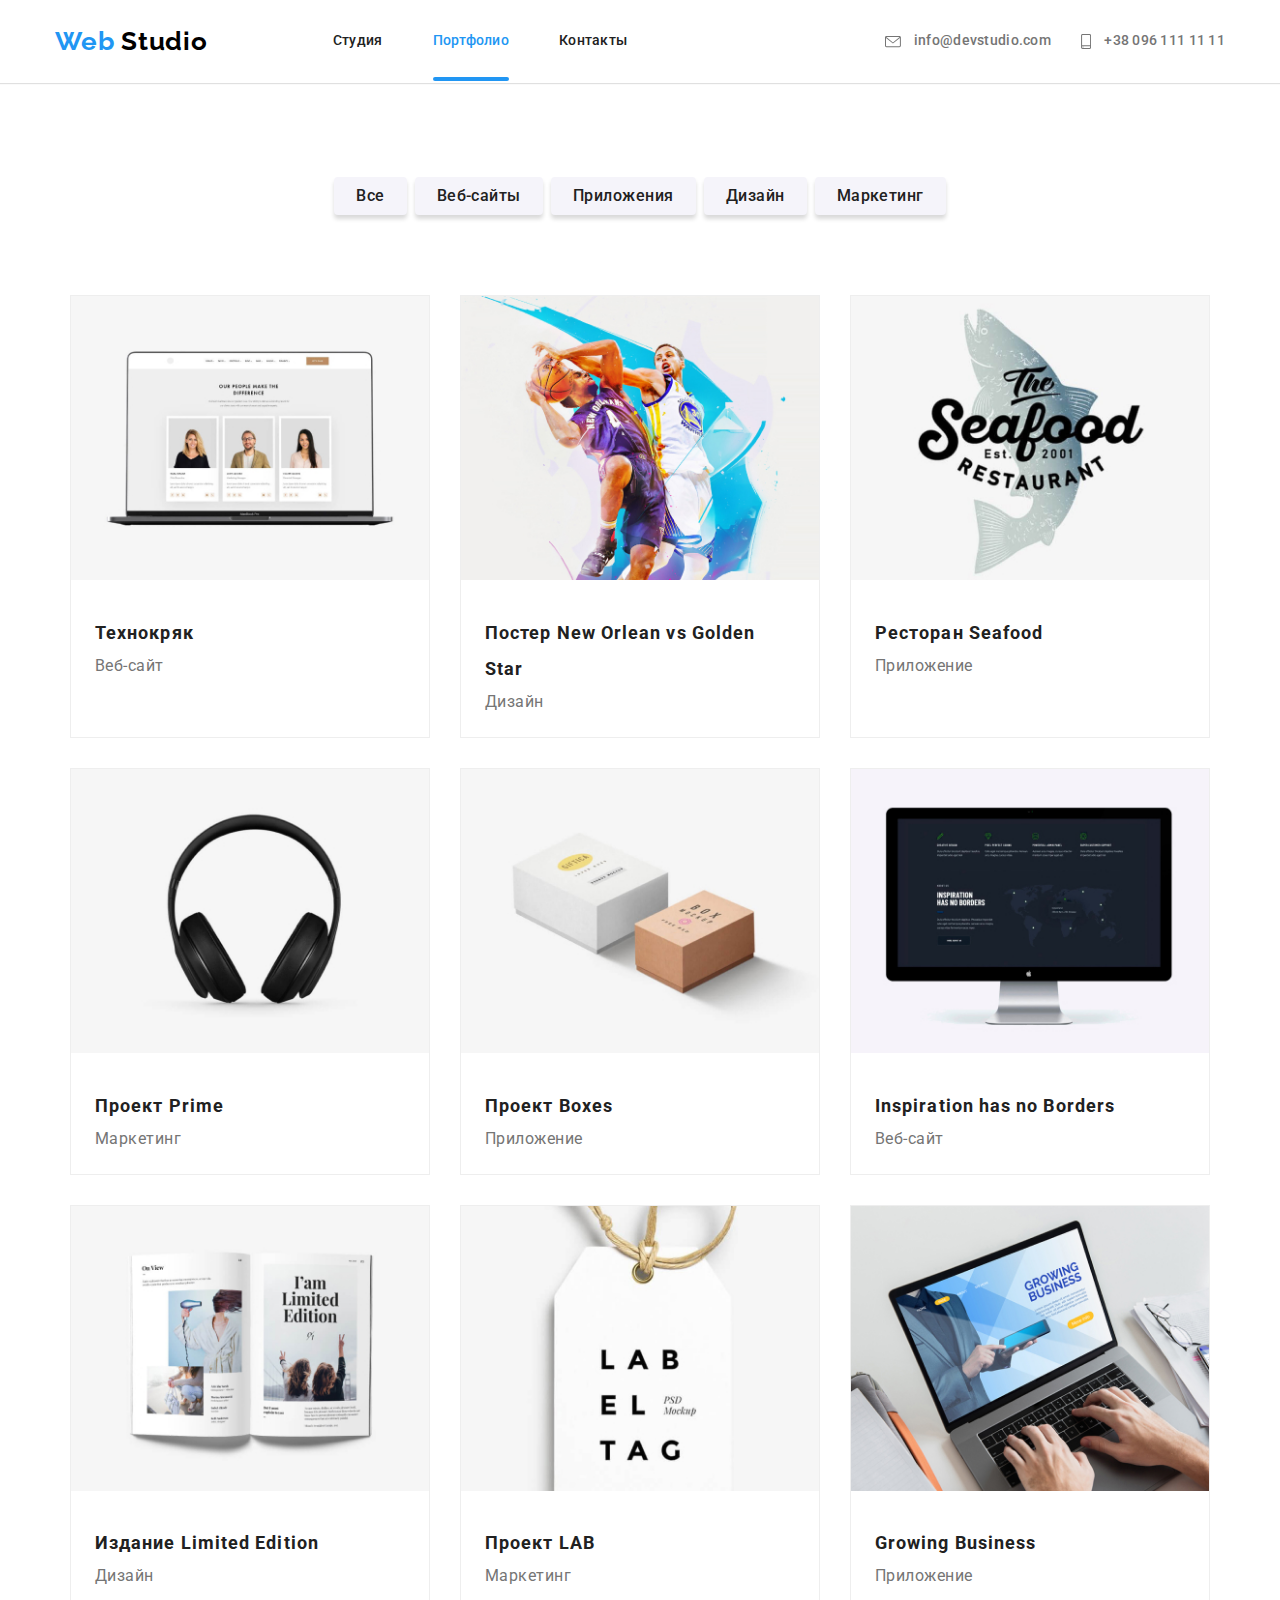
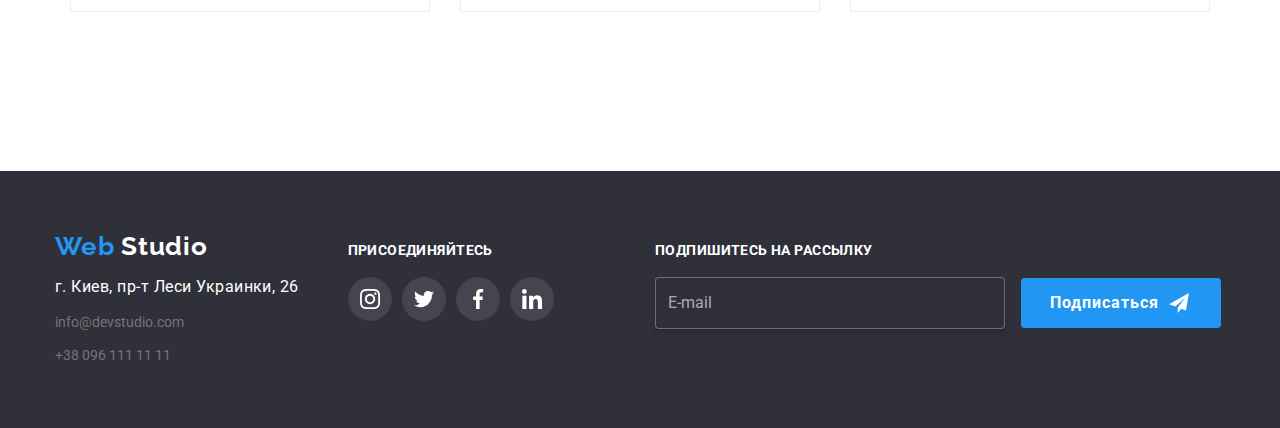
==== commit a4b7e090: "добавляет картинку монитора на страницу портфолио" ====
--- a/portfolio.html
+++ b/portfolio.html
@@ -233,7 +233,11 @@
               <a href="" class="link-text">
                 <div class="description-element">
                   <img
-                    src="./img/portfolio/inspiration_has_no_borders320.jpg 1x, ./img/portfolio/progect_boxes640.jpg 2x"
+                    srcset="
+                      ./img/portfolio/inspiration320.jpg 1x,
+                      ./img/portfolio/inspiration640.jpg 2x
+                    "
+                    src="./img/portfolio/inspiration320.jpg"
                     alt="Монитор"
                     width="370"
                     height="294"
--- a/css/main.min.css
+++ b/css/main.min.css
@@ -1,2 +1,2 @@
-/*! modern-normalize v0.6.0 | MIT License | https://github.com/sindresorhus/modern-normalize */*,*::before,*::after{-webkit-box-sizing:border-box;box-sizing:border-box}:root{-moz-tab-size:4;-o-tab-size:4;tab-size:4}html{line-height:1.15;-webkit-text-size-adjust:100%}body{margin:0}body{font-family:system-ui,-apple-system,"Segoe UI",Roboto,Helvetica,Arial,sans-serif,"Apple Color Emoji","Segoe UI Emoji"}hr{height:0}abbr[title]{-webkit-text-decoration:underline dotted;text-decoration:underline dotted}b,strong{font-weight:bolder}code,kbd,samp,pre{font-family:SFMono-Regular, Consolas, 'Liberation Mono', Menlo, monospace;font-size:1em}small{font-size:80%}sub,sup{font-size:75%;line-height:0;position:relative;vertical-align:baseline}sub{bottom:-0.25em}sup{top:-0.5em}button,input,optgroup,select,textarea{font-family:inherit;font-size:100%;line-height:1.15;margin:0}button,select{text-transform:none}button,[type='button'],[type='reset'],[type='submit']{-webkit-appearance:button}button::-moz-focus-inner,[type='button']::-moz-focus-inner,[type='reset']::-moz-focus-inner,[type='submit']::-moz-focus-inner{border-style:none;padding:0}button:-moz-focusring,[type='button']:-moz-focusring,[type='reset']:-moz-focusring,[type='submit']:-moz-focusring{outline:1px dotted ButtonText}fieldset{padding:0.35em 0.75em 0.625em}legend{padding:0}progress{vertical-align:baseline}[type='number']::-webkit-inner-spin-button,[type='number']::-webkit-outer-spin-button{height:auto}[type='search']{-webkit-appearance:textfield;outline-offset:-2px}[type='search']::-webkit-search-decoration{-webkit-appearance:none}::-webkit-file-upload-button{-webkit-appearance:button;font:inherit}summary{display:list-item}.visually-hidden{position:absolute;width:1px;height:1px;margin:-1px;border:0;padding:0;clip:rect(0 0 0 0);overflow:hidden}.logo,.logo-footer{font-family:Raleway,sans-serif;font-weight:700;line-height:1.16;font-size:24px;letter-spacing:0.03em;text-decoration:none}.button-secondary,.button.primary{display:-webkit-inline-box;display:-ms-inline-flexbox;display:inline-flex;-webkit-box-align:center;-ms-flex-align:center;align-items:center}.slikns-list .icon-slinks,.advant,.advant-item,.slinks .slinks-item,.klient-item{display:-webkit-box;display:-ms-flexbox;display:flex;-webkit-box-align:center;-ms-flex-align:center;align-items:center}.hero-item,.hero-title,.overlay,.modal-button{margin-left:auto;margin-right:auto}body{font-family:Roboto,sans-serif;background-color:#fff;color:#757575}body .modal-open{overflow:hidden}.list{list-style:none;margin:0;padding:0}.link{text-decoration:none;color:#757575}.container{margin-left:auto;margin-right:auto;padding-left:15px;padding-right:15px}@media screen and (min-width: 480px){.container{width:480px}}@media screen and (min-width: 768px){.container{width:768px}}@media screen and (min-width: 1200px){.container{width:1200px}}img{display:block;max-width:100%;height:auto}p{margin:0}.section{padding-top:60px;padding-bottom:60px}@media screen and (min-width: 1200px){.section{padding-top:94px;padding-bottom:94px}}.section-title{font-weight:700;font-size:28px;line-height:1.17;text-align:center;letter-spacing:0.03em;color:#212121}.page-header{position:relative;border-bottom:1px solid #ececec}.page-header.main{border-bottom:none;-webkit-box-shadow:0px 1px 1px rgba(0,0,0,0.12);box-shadow:0px 1px 1px rgba(0,0,0,0.12)}.main-nav{display:-webkit-box;display:-ms-flexbox;display:flex;-webkit-box-align:center;-ms-flex-align:center;align-items:center}@media screen and (max-width: 767px){.main-nav{-webkit-box-pack:justify;-ms-flex-pack:justify;justify-content:space-between}}.menu-button{display:-webkit-inline-box;display:-ms-inline-flexbox;display:inline-flex;margin:0;padding:0;border:none;background-color:transparent;-webkit-transition:all 250ms cubic-bezier(0.4, 0, 0.2, 1);transition:all 250ms cubic-bezier(0.4, 0, 0.2, 1)}.menu-button:hover{fill:#2196f3}@media screen and (min-width: 768px){.menu-button{display:none}}.menu-button .icon-cross{display:none}.menu-button.is-open .icon-cross{display:block}.menu-button.is-open .icon-menu{display:none}.menu-container{z-index:1;-webkit-transition:all 250ms cubic-bezier(0.4, 0, 0.2, 1);transition:all 250ms cubic-bezier(0.4, 0, 0.2, 1)}@media screen and (max-width: 767px){.menu-container{display:none;position:absolute;top:100%;left:0;width:100%;background-color:#fff;-webkit-box-shadow:0px 1px 3px rgba(0,0,0,0.16),0px 2px 4px rgba(0,0,0,0.08),0px 4px 8px rgba(0,0,0,0.04);box-shadow:0px 1px 3px rgba(0,0,0,0.16),0px 2px 4px rgba(0,0,0,0.08),0px 4px 8px rgba(0,0,0,0.04);padding:60px 0;text-align:center}.menu-container.is-open{display:block}}@media screen and (min-width: 768px){.menu-container{display:-webkit-box;display:-ms-flexbox;display:flex;-webkit-box-pack:justify;-ms-flex-pack:justify;justify-content:space-between;-webkit-box-flex:1;-ms-flex-positive:1;flex-grow:1;margin-left:81px}}@media screen and (min-width: 1200px){.menu-container{margin-left:85px}}.site-nav{list-style:none;margin:0}@media screen and (max-width: 767px){.site-nav{margin-bottom:60px}.site-nav .item:not(:last-child){margin-bottom:40px}}@media screen and (min-width: 768px){.site-nav{display:-webkit-box;display:-ms-flexbox;display:flex}.site-nav .item:not(:last-child){margin-right:50px}}.site-nav .link{position:relative;display:inline-block;color:#212121;font-size:18px;font-weight:500;line-height:1.16;letter-spacing:0.02em;-webkit-transition:all 250ms cubic-bezier(0.4, 0, 0.2, 1);transition:all 250ms cubic-bezier(0.4, 0, 0.2, 1)}@media screen and (min-width: 768px){.site-nav .link{display:block;font-size:14px;line-height:1.14;padding-top:32px;padding-bottom:32px}}.site-nav .link:hover,.site-nav .link:focus{color:#2196f3}.site-nav .link.current::after{content:'';position:absolute;width:100%;height:4px;left:0;bottom:0;background-color:#2196f3;border-radius:2px}.site-nav .current{color:#2196f3}@media screen and (max-width: 767px){.site-nav .current{padding-bottom:8px}}.cont-nav{margin:0;list-style:none}@media screen and (max-width: 767px){.cont-nav .item:not(:last-child){margin-bottom:16px}}@media screen and (min-width: 768px) and (max-width: 1199px){.cont-nav .item:not(:last-child){margin-bottom:10px}}@media screen and (min-width: 1200px){.cont-nav{display:-webkit-box;display:-ms-flexbox;display:flex;margin-left:auto}.cont-nav .item:not(:last-child){margin-right:30px}}.cont-nav .link{display:block;-webkit-transition:all 250ms cubic-bezier(0.4, 0, 0.2, 1);transition:all 250ms cubic-bezier(0.4, 0, 0.2, 1)}@media screen and (min-width: 768px){.cont-nav{padding-top:21px;padding-bottom:21px;-webkit-box-pack:center;-ms-flex-pack:center;justify-content:center;-webkit-box-align:center;-ms-flex-align:center;align-items:center}}@media screen and (min-width: 1200px){.cont-nav{padding-top:32px;padding-bottom:32px}}.header-cont{color:#757575;font-weight:500;font-size:18px;line-height:1.16;letter-spacing:0.02em}@media screen and (min-width: 768px){.header-cont{font-size:12px;line-height:1.16}}@media screen and (min-width: 1200px){.header-cont{font-size:14px;line-height:1.14}}.header-cont .icon{fill:#757575;margin-right:8px;-webkit-box-pack:center;-ms-flex-pack:center;justify-content:center;-webkit-box-align:center;-ms-flex-align:center;align-items:center;vertical-align:middle;-webkit-transition:all 250ms cubic-bezier(0.4, 0, 0.2, 1);transition:all 250ms cubic-bezier(0.4, 0, 0.2, 1)}@media screen and (min-width: 1200px){.header-cont .icon{margin-right:10px}}.header-cont:hover,.header-cont:focus{color:#2196f3}.header-cont:hover .icon,.header-cont:focus .icon{fill:#2196f3}.logo{padding-top:16px;padding-bottom:16px}.logo-web{color:#2196f3}.logo-studio{color:#000}@media screen and (min-width: 768px){.logo{padding-top:26px;padding-bottom:26px}}@media screen and (min-width: 1200px){.logo{line-height:1.19;font-size:26px;letter-spacing:0.03em}}footer{background-color:#2f303a;color:#fff;padding-top:60px;padding-bottom:60px}@media screen and (min-width: 1200px){.page-footer{display:-webkit-box;display:-ms-flexbox;display:flex;-webkit-box-pack:justify;-ms-flex-pack:justify;justify-content:space-between;-webkit-box-align:baseline;-ms-flex-align:baseline;align-items:baseline}}.address-container{font-size:14px;line-height:1.7;font-style:normal}.logo-foot{color:#fff}.logo-footer{display:block;margin-bottom:10px}@media screen and (min-width: 1200px){.logo-footer{line-height:1.19;font-size:26px}}.add{margin-top:0;margin-bottom:9px}.add-link{display:inline-block;-webkit-transition:color 250ms cubic-bezier(0.4, 0, 0.2, 1);transition:color 250ms cubic-bezier(0.4, 0, 0.2, 1)}.add-link:not(:last-child){margin-bottom:9px}.add-link:hover,.add-link:focus{color:#2196f3}.email-input{margin-bottom:20px;color:#fff;font-size:16px;line-height:1.87;display:inline-block;width:100%;padding:10px 58px 10px 12px;border-radius:4px;border-style:solid;border:1px solid rgba(255,255,255,0.3);-webkit-box-shadow:0px 4px 4px rgba(0,0,0,0.15);box-shadow:0px 4px 4px rgba(0,0,0,0.15);background-color:#2f303a;-o-border-image:initial;border-image:initial}.email-input::-webkit-input-placeholder{color:rgba(255,255,255,0.6)}.email-input:-ms-input-placeholder{color:rgba(255,255,255,0.6)}.email-input::-ms-input-placeholder{color:rgba(255,255,255,0.6)}.email-input::placeholder{color:rgba(255,255,255,0.6)}@media screen and (min-width: 768px){.email-input{width:450px}}@media screen and (min-width: 1200px){.email-input{margin-right:12px;width:350px;margin-bottom:0}}.copyringht{display:none}.footer-address{text-align:center}@media screen and (min-width: 768px){.footer-address{width:calc((100% - 30px) / 2)}}@media screen and (min-width: 1200px){.footer-address{margin-right:30px;margin-bottom:0;text-align:left}}@media screen and (min-width: 768px){.footer-block{display:-webkit-box;display:-ms-flexbox;display:flex;-webkit-box-align:baseline;-ms-flex-align:baseline;align-items:baseline}}@media screen and (min-width: 1200px){.footer-block{width:calc(100% / 2)}}.footer-slikns{font-weight:700;font-size:14px;line-height:1.14;text-transform:uppercase}@media screen and (min-width: 768px){.footer-slikns{width:calc((100% - 30px) / 2)}}@media screen and (min-width: 1200px){.footer-slikns{margin-right:30px;margin-bottom:0}}.slikns-list{-webkit-box-pack:center;-ms-flex-pack:center;justify-content:center;display:-webkit-box;display:-ms-flexbox;display:flex}.slikns-list .icon-slinks{-webkit-box-pack:center;-ms-flex-pack:center;justify-content:center;width:44px;height:44px;border-radius:50%;background-color:rgba(255,255,255,0.1);-webkit-transition:all 250ms cubic-bezier(0.4, 0, 0.2, 1);transition:all 250ms cubic-bezier(0.4, 0, 0.2, 1);fill:#fff;transition:all 250ms cubic-bezier(0.4, 0, 0.2, 1)}.slikns-list .icon-slinks:hover,.slikns-list .icon-slinks:focus{background-color:#2196f3;-webkit-transform:scale(1.3);transform:scale(1.3)}@media screen and (min-width: 1200px){.slikns-list{-webkit-box-pack:start;-ms-flex-pack:start;justify-content:flex-start}}.slikns-links:not(:last-child){margin-right:10px}.icon-slink{width:20px;height:20px}.slikns-text{margin-top:60px;margin-bottom:20px;font-weight:700;font-size:14px;line-height:1;letter-spacing:.03em;text-transform:uppercase;text-align:center}@media screen and (min-width: 1200px){.slikns-text{text-align:left;margin-top:0}}.button-secondary{border:none;font-weight:700;font-size:16px;line-height:1.87;letter-spacing:.06em;color:#fff;background-color:#2196f3;text-decoration:none;border-radius:4px;padding:10px 29px;min-width:200px;-webkit-transition:all 250ms cubic-bezier(0.4, 0, 0.2, 1);transition:all 250ms cubic-bezier(0.4, 0, 0.2, 1)}.button-secondary .icon-button{fill:#fff;-webkit-transition:fill 250ms cubic-bezier(0.4, 0, 0.2, 1);transition:fill 250ms cubic-bezier(0.4, 0, 0.2, 1)}.button-secondary:hover,.button-secondary:focus{background-color:#fff;color:#2196f3;fill:#2196f3}.button-secondary:hover .icon-button{fill:#2196f3}.icon-button{width:20px;height:20px;margin-left:10px}.footer-form{-webkit-box-align:center;-ms-flex-align:center;align-items:center}@media screen and (min-width: 767px){.footer-form{display:-webkit-box;display:-ms-flexbox;display:flex;-webkit-box-orient:vertical;-webkit-box-direction:normal;-ms-flex-direction:column;flex-direction:column;-webkit-box-align:center;-ms-flex-align:center;align-items:center}}@media screen and (min-width: 1200px){.footer-form{display:block}}.footer-subscription{text-align:center}@media screen and (min-width: 1200px){.footer-subscription{text-align:start;width:calc((100% - 30px) / 2)}}.hero{margin-left:auto;margin-right:auto;text-align:center;padding-top:118px;padding-bottom:118px}@media screen and (min-width: 768px){.hero{max-width:1200px}}@media screen and (min-width: 1200px){.hero{max-width:1600px;padding-top:200px;padding-bottom:200px}}.hero-item{text-align:center}.hero-title{margin-top:0;margin-bottom:46px;max-width:360px;text-transform:uppercase;color:#fff;font-weight:900;font-size:26px;line-height:1.61}@media screen and (min-width: 1200px){.hero-title{max-width:646px;font-weight:900;font-size:44px;line-height:1.36;letter-spacing:.06em}}.overlay{max-width:1600px;height:400px;background-image:-webkit-gradient(linear, left top, right top, from(rgba(47,48,58,0.8)), to(rgba(47,48,58,0.8))),url("/img/studiya/header_mobil.jpg");background-image:linear-gradient(to right, rgba(47,48,58,0.8), rgba(47,48,58,0.8)),url("/img/studiya/header_mobil.jpg");background-position:center;background-repeat:no-repeat;background-size:cover}@media (-webkit-min-device-pixel-ratio: 2), (min-resolution: 2dppx){.overlay{background-image:-webkit-gradient(linear, left top, right top, from(rgba(47,48,58,0.8)), to(rgba(47,48,58,0.8))),url("/img/studiya/header_mobil2x.jpg");background-image:linear-gradient(to right, rgba(47,48,58,0.8), rgba(47,48,58,0.8)),url("/img/studiya/header_mobil2x.jpg")}}@media screen and (min-width: 576px){.overlay{background-image:-webkit-gradient(linear, left top, right top, from(rgba(47,48,58,0.8)), to(rgba(47,48,58,0.8))),url("/img/studiya/header_tabletka.jpg");background-image:linear-gradient(to right, rgba(47,48,58,0.8), rgba(47,48,58,0.8)),url("/img/studiya/header_tabletka.jpg")}}@media screen and (min-width: 576px) and (-webkit-min-device-pixel-ratio: 2), screen and (min-width: 576px) and (min-resolution: 2dppx){.overlay{background-image:-webkit-gradient(linear, left top, right top, from(rgba(47,48,58,0.8)), to(rgba(47,48,58,0.8))),url("/img/studiya/header_tabletka2x.jpg");background-image:linear-gradient(to right, rgba(47,48,58,0.8), rgba(47,48,58,0.8)),url("/img/studiya/header_tabletka2x.jpg")}}@media screen and (min-width: 960px){.overlay{background-image:-webkit-gradient(linear, left top, right top, from(rgba(47,48,58,0.8)), to(rgba(47,48,58,0.8))),url("/img/studiya/header_desktop.jpg");background-image:linear-gradient(to right, rgba(47,48,58,0.8), rgba(47,48,58,0.8)),url("/img/studiya/header_desktop.jpg")}}@media screen and (min-width: 960px) and (-webkit-min-device-pixel-ratio: 2), screen and (min-width: 960px) and (min-resolution: 2dppx){.overlay{background-image:-webkit-gradient(linear, left top, right top, from(rgba(47,48,58,0.8)), to(rgba(47,48,58,0.8))),url("/img/studiya/header_desktop2x.jpg");background-image:linear-gradient(to right, rgba(47,48,58,0.8), rgba(47,48,58,0.8)),url("/img/studiya/header_desktop2x.jpg")}}@media screen and (min-width: 1200px){.overlay{height:600px}}.button.primary{border:none;font-weight:700;font-size:16px;line-height:1.87;letter-spacing:.06em;color:#fff;background-color:#2196f3;text-decoration:none;border-radius:4px;padding:10px 32px;min-width:200px;-webkit-transition:all 250ms cubic-bezier(0.4, 0, 0.2, 1);transition:all 250ms cubic-bezier(0.4, 0, 0.2, 1)}.button.primary:hover{background-color:#fff;color:#2196f3}.advant{border-bottom:1px solid #ececec}.advant-element:not(:last-child){margin-bottom:30px}@media screen and (min-width: 768px){.advant-element{width:calc((100% - 30px) / 2);margin-right:30px}.advant-element:nth-child(2n){margin-right:0}.advant-element:nth-last-child(-n+2){margin-bottom:0}}@media screen and (min-width: 1200px){.advant-element{width:calc((100% - 30px * 3) / 4)}.advant-element:not(:last-child){margin-right:30px;margin-bottom:0}}.advant-item{background-color:#f5f4fa;height:120px;border-radius:4px;-webkit-box-pack:center;-ms-flex-pack:center;justify-content:center}.advant-text{margin-top:0;margin-bottom:0;font-weight:400;font-size:14px;line-height:1.7;letter-spacing:.03em}.icon-advant{width:70px;height:70px}.advant-title{margin-top:30px;margin-bottom:10px;font-weight:700;font-size:14px;line-height:1;letter-spacing:.03em;text-transform:uppercase;color:#212121}@media screen and (max-width: 767px){.advant-title{text-align:center}}@media screen and (max-width: 768px){.list.advant-list{display:-webkit-box;display:-ms-flexbox;display:flex}}.doing{display:none}@media screen and (min-width: 1200px){.doing{display:block}.doing-text{position:absolute;bottom:0;left:0;width:100%;margin-top:0;margin-bottom:0;padding:27px;font-weight:700;font-size:14px;line-height:1;letter-spacing:.03em;text-align:center;text-transform:uppercase;background:rgba(47,48,58,0.8);border-radius:0px 0px 4px 4px;color:#fff}.doing-element{position:relative;width:calc((100% - 30px * 2) / 3);border-radius:0px 0px 4px 4px}.doing-element:not(:last-child){margin-right:30px}.list .doing-element{position:relative;width:calc((100% - 30px * 2) / 3);border-radius:0px 0px 4px 4px}}.team{background-color:#f5f4fa}.team-position{margin-top:0;margin-bottom:28px;font-weight:400;font-size:16px;line-height:1;letter-spacing:.03em;-webkit-columns:#757575;columns:#757575}.team-title{margin-top:30px;margin-bottom:10px;font-weight:500;font-size:16px;line-height:1;letter-spacing:.03em;color:#212121}.list.slinks{-webkit-box-pack:space-evenly;-ms-flex-pack:space-evenly;justify-content:space-evenly;padding-bottom:36px}.team-element{background-color:#fff;width:100%;text-align:center;-webkit-box-shadow:0px 2px 1px rgba(0,0,0,0.2),0px 1px 1px rgba(0,0,0,0.14),0px 1px 3px rgba(0,0,0,0.12);box-shadow:0px 2px 1px rgba(0,0,0,0.2),0px 1px 1px rgba(0,0,0,0.14),0px 1px 3px rgba(0,0,0,0.12);border-radius:4px}.team-element:not(:last-child){margin-bottom:30px}@media screen and (min-width: 768px){.team-element{width:calc((100% - 30px) / 2);margin-right:30px}.team-element:nth-child(2n){margin-right:0}.team-element:nth-last-child(-n+2){margin-bottom:0}}@media screen and (min-width: 1200px){.team-element{width:calc((100% - 30px * 3) / 4)}.team-element:not(:last-child){margin-right:30px;margin-bottom:0}}img{width:100%}.slinks .slinks-item{-webkit-box-pack:center;-ms-flex-pack:center;justify-content:center;width:44px;height:44px;background-color:#fff;border-radius:50%;-webkit-transition:all 250ms cubic-bezier(0.4, 0, 0.2, 1);transition:all 250ms cubic-bezier(0.4, 0, 0.2, 1)}.slinks .slinks-item:hover,.slinks .slinks-item:focus{background-color:#2196f3;-webkit-transform:scale(1.1);transform:scale(1.1)}.slinks .icon-slink{fill:#afb1b8;-webkit-transition:fill 250ms cubic-bezier(0.4, 0, 0.2, 1);transition:fill 250ms cubic-bezier(0.4, 0, 0.2, 1)}.slinks .slinks-item:hover .icon-slink{fill:#fff;-webkit-transform:scale(1.1);transform:scale(1.1)}.klient-item{-webkit-box-pack:center;-ms-flex-pack:center;justify-content:center;height:90px;border:1px solid #afb1b8;border-radius:4px;-webkit-transition:border-color 250ms cubic-bezier(0.4, 0, 0.2, 1);transition:border-color 250ms cubic-bezier(0.4, 0, 0.2, 1);-webkit-transform:250ms cubic-bezier(0.4, 0, 0.2, 1);transform:250ms cubic-bezier(0.4, 0, 0.2, 1)}.klient-item:hover{border-color:#2196f3;-webkit-transform:scale(1.1);transform:scale(1.1)}.klient-element{width:calc((100% - 30px * 2) / 2);margin:15px}.klient-element:not(:last-child){margin-bottom:30px}@media screen and (min-width: 768px){.klient-element{width:calc((100% - 30px * 3) / 3)}}@media screen and (min-width: 1200px){.klient-element{width:calc((100% - 30px * 6) / 6)}}.klient-list .icon-klient{fill:#afb1b8;-webkit-transition:fill 250ms cubic-bezier(0.4, 0, 0.2, 1);transition:fill 250ms cubic-bezier(0.4, 0, 0.2, 1);-webkit-transform:250ms cubic-bezier(0.4, 0, 0.2, 1);transform:250ms cubic-bezier(0.4, 0, 0.2, 1)}.klient-element:hover .klient-item{border-color:#2196f3;-webkit-transform:scale(1.1);transform:scale(1.1)}.klient-item:hover .icon-klient{fill:#2196f3;-webkit-transform:scale(1.1);transform:scale(1.1)}.backdrop{position:fixed;top:0;right:0;z-index:1;width:100%;height:100%;background-color:rgba(0,0,0,0.2);-webkit-transition:all 250ms cubic-bezier(0.4, 0, 0.2, 1);transition:all 250ms cubic-bezier(0.4, 0, 0.2, 1);overflow-y:scroll;padding:93px 15px}.backdrop.is-hidden{opacity:0;pointer-events:none;-webkit-transform:scale(2);transform:scale(2)}.modal{background-color:#fff;-webkit-box-shadow:0px 2px 1px rgba(0,0,0,0.2),0px 1px 1px rgba(0,0,0,0.14),0px 1px 3px rgba(0,0,0,0.12);box-shadow:0px 2px 1px rgba(0,0,0,0.2),0px 1px 1px rgba(0,0,0,0.14),0px 1px 3px rgba(0,0,0,0.12);border-radius:4px;-webkit-transition:-webkit-transform 250ms cubic-bezier(0.4, 0, 0.2, 1);transition:-webkit-transform 250ms cubic-bezier(0.4, 0, 0.2, 1);transition:transform 250ms cubic-bezier(0.4, 0, 0.2, 1);transition:transform 250ms cubic-bezier(0.4, 0, 0.2, 1), -webkit-transform 250ms cubic-bezier(0.4, 0, 0.2, 1)}@media screen and (min-width: 560px){.modal{max-width:450px;width:100%;position:absolute;top:50%;left:50%;-webkit-transform:translate(-50%, -50%);transform:translate(-50%, -50%)}}@media screen and (min-width: 1200px){.modal{max-width:528px}}.modal>.modal-close{position:absolute;top:0;right:0;width:30px;height:30px;border-radius:50%;border-color:transparent;-webkit-transform:translate(10px, -10px);transform:translate(10px, -10px);background-color:#fff;-webkit-box-shadow:0px 2px 1px rgba(0,0,0,0.2),0px 1px 1px rgba(0,0,0,0.14),0px 1px 3px rgba(0,0,0,0.12);box-shadow:0px 2px 1px rgba(0,0,0,0.2),0px 1px 1px rgba(0,0,0,0.14),0px 1px 3px rgba(0,0,0,0.12);cursor:pointer;-webkit-transition:-webkit-transform 250ms cubic-bezier(0.4, 0, 0.2, 1);transition:-webkit-transform 250ms cubic-bezier(0.4, 0, 0.2, 1);transition:transform 250ms cubic-bezier(0.4, 0, 0.2, 1);transition:transform 250ms cubic-bezier(0.4, 0, 0.2, 1), -webkit-transform 250ms cubic-bezier(0.4, 0, 0.2, 1)}@media screen and (max-width: 559px){.modal>.modal-close{top:93px;right:15px}}.modal>.modal-close:hover,.modal>.modal-close:focus{background-color:#2196f3}.form{padding:40px}.form-text{font-weight:700;font-size:20px;line-height:1.15;letter-spacing:.03em;text-align:center;color:#212121;margin-bottom:30px}.icon-modal-button{width:11px;height:11px;fill:#000}.label-text{position:absolute;top:12px;left:42px;color:#757575;-webkit-transition:-webkit-transform 250ms cubic-bezier(0.4, 0, 0.2, 1);transition:-webkit-transform 250ms cubic-bezier(0.4, 0, 0.2, 1);transition:transform 250ms cubic-bezier(0.4, 0, 0.2, 1);transition:transform 250ms cubic-bezier(0.4, 0, 0.2, 1), -webkit-transform 250ms cubic-bezier(0.4, 0, 0.2, 1);-webkit-transition:color 250ms cubic-bezier(0.4, 0, 0.2, 1);transition:color 250ms cubic-bezier(0.4, 0, 0.2, 1);font-size:14px;line-height:1.14;letter-spacing:0.01em}.form-field{position:relative;display:-webkit-box;display:-ms-flexbox;display:flex;-webkit-box-orient:vertical;-webkit-box-direction:normal;-ms-flex-direction:column;flex-direction:column}.form-field:not(:last-child){margin-bottom:28px}.form-policy{margin-bottom:30px}.form-policy input{margin-right:8px;vertical-align:middle}.form-input{max-width:448px;padding:12px 16px 12px 42px;border:1px solid rgba(33,33,33,0.2);-webkit-box-sizing:border-box;box-sizing:border-box;border-radius:4px;font-size:14px;outline-color:#2196f3;-webkit-transition:border-color 250ms cubic-bezier(0.4, 0, 0.2, 1);transition:border-color 250ms cubic-bezier(0.4, 0, 0.2, 1)}.form-input:hover,.form-input:focus,.form-input:not(:placeholder-shown){border-color:#2196f3;-webkit-transition:border-color 250ms cubic-bezier(0.4, 0, 0.2, 1);transition:border-color 250ms cubic-bezier(0.4, 0, 0.2, 1)}.form-input:hover+.label-text,.form-input:focus+.label-text,.form-input:not(:placeholder-shown)+.label-text{color:#2196f3;-webkit-transform:translate(-26px, -32px) scale(0.86);transform:translate(-26px, -32px) scale(0.86);-webkit-transition:-webkit-transform 250ms cubic-bezier(0.4, 0, 0.2, 1);transition:-webkit-transform 250ms cubic-bezier(0.4, 0, 0.2, 1);transition:transform 250ms cubic-bezier(0.4, 0, 0.2, 1);transition:transform 250ms cubic-bezier(0.4, 0, 0.2, 1), -webkit-transform 250ms cubic-bezier(0.4, 0, 0.2, 1);-webkit-transition:all 250ms cubic-bezier(0.4, 0, 0.2, 1);transition:all 250ms cubic-bezier(0.4, 0, 0.2, 1)}.form-input:hover ~ .icon-input,.form-input:focus ~ .icon-input,.form-input:not(:placeholder-shown) ~ .icon-input{fill:#2196f3;-webkit-transition:fill 250ms cubic-bezier(0.4, 0, 0.2, 1);transition:fill 250ms cubic-bezier(0.4, 0, 0.2, 1)}.form-input:hover+.comment,.form-input:focus+.comment,.form-input:not(:placeholder-shown)+.comment{color:#2196f3;-webkit-transform:translateY(-32px) scale(0.86);transform:translateY(-32px) scale(0.86);-webkit-transition:all 250ms cubic-bezier(0.4, 0, 0.2, 1);transition:all 250ms cubic-bezier(0.4, 0, 0.2, 1)}.comment{left:16px}.form-field textarea{height:120px;margin-bottom:20px;padding:12px 16px;resize:none}.icon-person{width:18px;height:18px;vertical-align:middle}.icon-input{position:absolute;top:10px;left:16px;pointer-events:none;-webkit-transition:fill 250ms cubic-bezier(0.4, 0, 0.2, 1);transition:fill 250ms cubic-bezier(0.4, 0, 0.2, 1)}.policy-link{color:#2196f3}.policy-text{display:inline-block;font-size:12px;line-height:1.16}@media screen and (min-width: 1200px){.policy-text{font-size:14px;line-height:1.7}}.policy-checkbox{position:absolute;width:1px;height:1px;margin:-1px;border:0;padding:0;clip:rect(0 0 0 0);overflow:hidden}.policy-checkbox:checked+.icon-checkbox{background-color:#2196f3;background-image:url(../img/icon_check.svg);background-size:contain;background-origin:border-box;border-color:transparent;-webkit-transform:scale(1.3);transform:scale(1.3);-webkit-transition:-webkit-transform 250ms cubic-bezier(0.4, 0, 0.2, 1);transition:-webkit-transform 250ms cubic-bezier(0.4, 0, 0.2, 1);transition:transform 250ms cubic-bezier(0.4, 0, 0.2, 1);transition:transform 250ms cubic-bezier(0.4, 0, 0.2, 1), -webkit-transform 250ms cubic-bezier(0.4, 0, 0.2, 1)}.icon-checkbox{display:inline-block;width:15px;height:15px;margin-right:5px;border:2px solid #212121;border-radius:2px;vertical-align:middle}.modal-button{width:200px;height:50px;display:block;padding:10px 56px;background-color:#2196f3;-webkit-box-shadow:0px 4px 4px rgba(0,0,0,0.15);box-shadow:0px 4px 4px rgba(0,0,0,0.15);color:#fff;-webkit-box-sizing:border-box;box-sizing:border-box;border-radius:4px;border-color:transparent;-webkit-transition:background-color 250ms cubic-bezier(0.4, 0, 0.2, 1);transition:background-color 250ms cubic-bezier(0.4, 0, 0.2, 1);-webkit-transition:color 250ms cubic-bezier(0.4, 0, 0.2, 1);transition:color 250ms cubic-bezier(0.4, 0, 0.2, 1);cursor:pointer}.modal-button:hover,.modal-button:focus{background-color:#f5f4fa;color:#2196f3;-webkit-transition:background-color 250ms cubic-bezier(0.4, 0, 0.2, 1);transition:background-color 250ms cubic-bezier(0.4, 0, 0.2, 1);-webkit-transition:color 250ms cubic-bezier(0.4, 0, 0.2, 1);transition:color 250ms cubic-bezier(0.4, 0, 0.2, 1)}h1{margin-top:0;margin-bottom:0px}p{font-weight:400;font-size:16px;line-height:1.87;letter-spacing:.03em}.project{text-align:center;margin-bottom:40px}.project-item:not(:last-child){margin-right:8px}.project-item{margin-bottom:15px}@media screen and (min-width: 768px){.project{margin-bottom:30px;-webkit-box-pack:center;-ms-flex-pack:center;justify-content:center}}@media screen and (min-width: 1200px){.project{margin-bottom:50px;-webkit-box-pack:center;-ms-flex-pack:center;justify-content:center}}.project-title{text-align:left;padding:20px 24px}.project .button{padding:6px 22px 6px 22px;border:none;-webkit-box-shadow:0px 4px 4px rgba(0,0,0,0.15);box-shadow:0px 4px 4px rgba(0,0,0,0.15)}.project-name{margin-bottom:0px;font-weight:700;font-size:18px;line-height:2;letter-spacing:.06em;color:#212121}.button{font-weight:500;font-size:16px;line-height:1.6;letter-spacing:.03em;text-align:center;color:#212121;background:#f5f4fa;border-radius:4px;-webkit-transition:all 250ms cubic-bezier(0.4, 0, 0.2, 1);transition:all 250ms cubic-bezier(0.4, 0, 0.2, 1)}.button:hover,.button:focus{color:#fff;background-color:#2196f3;-webkit-transform:scale(1.1);transform:scale(1.1)}.list{list-style:none;display:-webkit-box;display:-ms-flexbox;display:flex;-ms-flex-wrap:wrap;flex-wrap:wrap}.description-element{position:relative;overflow:hidden}.description-text{position:absolute;opacity:0;top:0;right:0;width:100%;height:100%;padding:63px 24px;font-size:18px;line-height:1.55;text-align:initial;background-color:rgba(33,150,243,0.9);color:#fff;-webkit-transform:translateY(100%);transform:translateY(100%);-webkit-transition:all 250ms cubic-bezier(0.4, 0, 0.2, 1);transition:all 250ms cubic-bezier(0.4, 0, 0.2, 1)}.description .description-item{border:1px solid #eeeeee;width:100%}@media screen and (max-width: 767px){.description .description-item{margin-bottom:30px}}@media screen and (min-width: 768px){.description .description-item{width:calc((100% - 30px * 2) / 2);margin:15px}}@media screen and (min-width: 1200px){.description .description-item{width:calc((100% - 30px * 3) / 3)}}.description .description-item:hover{-webkit-box-shadow:1px 4px 6px rgba(0,0,0,0.16),0px 4px 4px rgba(0,0,0,0.06),0px 1px 1px rgba(0,0,0,0.12);box-shadow:1px 4px 6px rgba(0,0,0,0.16),0px 4px 4px rgba(0,0,0,0.06),0px 1px 1px rgba(0,0,0,0.12)}.description-item:hover .description-text{opacity:1;-webkit-transform:translateY(0);transform:translateY(0)}.link-text{font-size:18px;line-height:1.5;letter-spacing:0.03em;text-decoration:none;color:var(--primary-text-color)}
+/*! modern-normalize v0.6.0 | MIT License | https://github.com/sindresorhus/modern-normalize */*,*::before,*::after{-webkit-box-sizing:border-box;box-sizing:border-box}:root{-moz-tab-size:4;-o-tab-size:4;tab-size:4}html{line-height:1.15;-webkit-text-size-adjust:100%}body{margin:0}body{font-family:system-ui,-apple-system,"Segoe UI",Roboto,Helvetica,Arial,sans-serif,"Apple Color Emoji","Segoe UI Emoji"}hr{height:0}abbr[title]{-webkit-text-decoration:underline dotted;text-decoration:underline dotted}b,strong{font-weight:bolder}code,kbd,samp,pre{font-family:SFMono-Regular, Consolas, 'Liberation Mono', Menlo, monospace;font-size:1em}small{font-size:80%}sub,sup{font-size:75%;line-height:0;position:relative;vertical-align:baseline}sub{bottom:-0.25em}sup{top:-0.5em}button,input,optgroup,select,textarea{font-family:inherit;font-size:100%;line-height:1.15;margin:0}button,select{text-transform:none}button,[type='button'],[type='reset'],[type='submit']{-webkit-appearance:button}button::-moz-focus-inner,[type='button']::-moz-focus-inner,[type='reset']::-moz-focus-inner,[type='submit']::-moz-focus-inner{border-style:none;padding:0}button:-moz-focusring,[type='button']:-moz-focusring,[type='reset']:-moz-focusring,[type='submit']:-moz-focusring{outline:1px dotted ButtonText}fieldset{padding:0.35em 0.75em 0.625em}legend{padding:0}progress{vertical-align:baseline}[type='number']::-webkit-inner-spin-button,[type='number']::-webkit-outer-spin-button{height:auto}[type='search']{-webkit-appearance:textfield;outline-offset:-2px}[type='search']::-webkit-search-decoration{-webkit-appearance:none}::-webkit-file-upload-button{-webkit-appearance:button;font:inherit}summary{display:list-item}.visually-hidden{position:absolute;width:1px;height:1px;margin:-1px;border:0;padding:0;clip:rect(0 0 0 0);overflow:hidden}.logo,.logo-footer{font-family:Raleway,sans-serif;font-weight:700;line-height:1.16;font-size:24px;letter-spacing:0.03em;text-decoration:none}.button-secondary,.button.primary{display:-webkit-inline-box;display:-ms-inline-flexbox;display:inline-flex;-webkit-box-align:center;-ms-flex-align:center;align-items:center}.slikns-list .icon-slinks,.advant,.advant-item,.slinks .slinks-item,.klient-item{display:-webkit-box;display:-ms-flexbox;display:flex;-webkit-box-align:center;-ms-flex-align:center;align-items:center}.hero-item,.hero-title,.overlay,.modal-button{margin-left:auto;margin-right:auto}body{font-family:Roboto,sans-serif;background-color:#fff;color:#757575}body .modal-open{overflow:hidden}.list{list-style:none;margin:0;padding:0}.link{text-decoration:none;color:#757575}.container{margin-left:auto;margin-right:auto;padding-left:15px;padding-right:15px}@media screen and (min-width: 480px){.container{width:480px}}@media screen and (min-width: 768px){.container{width:768px}}@media screen and (min-width: 1200px){.container{width:1200px}}img{display:block;max-width:100%;height:auto}p{margin:0}.section{padding-top:60px;padding-bottom:60px}@media screen and (min-width: 1200px){.section{padding-top:94px;padding-bottom:94px}}.section-title{font-weight:700;font-size:28px;line-height:1.17;text-align:center;letter-spacing:0.03em;color:#212121}.page-header{position:relative;border-bottom:1px solid #ececec}.page-header.main{border-bottom:none;-webkit-box-shadow:0px 1px 1px rgba(0,0,0,0.12);box-shadow:0px 1px 1px rgba(0,0,0,0.12)}.main-nav{display:-webkit-box;display:-ms-flexbox;display:flex;-webkit-box-align:center;-ms-flex-align:center;align-items:center}@media screen and (max-width: 767px){.main-nav{-webkit-box-pack:justify;-ms-flex-pack:justify;justify-content:space-between}}.menu-button{display:-webkit-inline-box;display:-ms-inline-flexbox;display:inline-flex;margin:0;padding:0;border:none;background-color:transparent;-webkit-transition:all 250ms cubic-bezier(0.4, 0, 0.2, 1);transition:all 250ms cubic-bezier(0.4, 0, 0.2, 1)}.menu-button:hover{fill:#2196f3}@media screen and (min-width: 768px){.menu-button{display:none}}.menu-button .icon-cross{display:none}.menu-button.is-open .icon-cross{display:block}.menu-button.is-open .icon-menu{display:none}.menu-container{z-index:1;-webkit-transition:all 250ms cubic-bezier(0.4, 0, 0.2, 1);transition:all 250ms cubic-bezier(0.4, 0, 0.2, 1)}@media screen and (max-width: 767px){.menu-container{display:none;position:absolute;top:100%;left:0;width:100%;background-color:#fff;-webkit-box-shadow:0px 1px 3px rgba(0,0,0,0.16),0px 2px 4px rgba(0,0,0,0.08),0px 4px 8px rgba(0,0,0,0.04);box-shadow:0px 1px 3px rgba(0,0,0,0.16),0px 2px 4px rgba(0,0,0,0.08),0px 4px 8px rgba(0,0,0,0.04);padding:60px 0;text-align:center}.menu-container.is-open{display:block}}@media screen and (min-width: 768px){.menu-container{display:-webkit-box;display:-ms-flexbox;display:flex;-webkit-box-pack:justify;-ms-flex-pack:justify;justify-content:space-between;-webkit-box-flex:1;-ms-flex-positive:1;flex-grow:1;margin-left:81px}}@media screen and (min-width: 1200px){.menu-container{margin-left:85px}}.site-nav{list-style:none;margin:0}@media screen and (max-width: 767px){.site-nav{margin-bottom:60px}.site-nav .item:not(:last-child){margin-bottom:40px}}@media screen and (min-width: 768px){.site-nav{display:-webkit-box;display:-ms-flexbox;display:flex}.site-nav .item:not(:last-child){margin-right:50px}}.site-nav .link{position:relative;display:inline-block;color:#212121;font-size:18px;font-weight:500;line-height:1.16;letter-spacing:0.02em;-webkit-transition:all 250ms cubic-bezier(0.4, 0, 0.2, 1);transition:all 250ms cubic-bezier(0.4, 0, 0.2, 1)}@media screen and (min-width: 768px){.site-nav .link{display:block;font-size:14px;line-height:1.14;padding-top:32px;padding-bottom:32px}}.site-nav .link:hover,.site-nav .link:focus{color:#2196f3}.site-nav .link.current::after{content:'';position:absolute;width:100%;height:4px;left:0;bottom:0;background-color:#2196f3;border-radius:2px}.site-nav .current{color:#2196f3}@media screen and (max-width: 767px){.site-nav .current{padding-bottom:8px}}.cont-nav{margin:0;list-style:none}@media screen and (max-width: 767px){.cont-nav .item:not(:last-child){margin-bottom:16px}}@media screen and (min-width: 768px) and (max-width: 1199px){.cont-nav .item:not(:last-child){margin-bottom:10px}}@media screen and (min-width: 1200px){.cont-nav{display:-webkit-box;display:-ms-flexbox;display:flex;margin-left:auto}.cont-nav .item:not(:last-child){margin-right:30px}}.cont-nav .link{display:block;-webkit-transition:all 250ms cubic-bezier(0.4, 0, 0.2, 1);transition:all 250ms cubic-bezier(0.4, 0, 0.2, 1)}@media screen and (min-width: 768px){.cont-nav{padding-top:21px;padding-bottom:21px;-webkit-box-pack:center;-ms-flex-pack:center;justify-content:center;-webkit-box-align:center;-ms-flex-align:center;align-items:center}}@media screen and (min-width: 1200px){.cont-nav{padding-top:32px;padding-bottom:32px}}.header-cont{color:#757575;font-weight:500;font-size:18px;line-height:1.16;letter-spacing:0.02em}@media screen and (min-width: 768px){.header-cont{font-size:12px;line-height:1.16}}@media screen and (min-width: 1200px){.header-cont{font-size:14px;line-height:1.14}}.header-cont .icon{fill:#757575;margin-right:8px;-webkit-box-pack:center;-ms-flex-pack:center;justify-content:center;-webkit-box-align:center;-ms-flex-align:center;align-items:center;vertical-align:middle;-webkit-transition:all 250ms cubic-bezier(0.4, 0, 0.2, 1);transition:all 250ms cubic-bezier(0.4, 0, 0.2, 1)}@media screen and (min-width: 1200px){.header-cont .icon{margin-right:10px}}.header-cont:hover,.header-cont:focus{color:#2196f3}.header-cont:hover .icon,.header-cont:focus .icon{fill:#2196f3}.logo{padding-top:16px;padding-bottom:16px}.logo-web{color:#2196f3}.logo-studio{color:#000}@media screen and (min-width: 768px){.logo{padding-top:26px;padding-bottom:26px}}@media screen and (min-width: 1200px){.logo{line-height:1.19;font-size:26px;letter-spacing:0.03em}}footer{background-color:#2f303a;color:#fff;padding-top:60px;padding-bottom:60px}@media screen and (min-width: 1200px){.page-footer{display:-webkit-box;display:-ms-flexbox;display:flex;-webkit-box-pack:justify;-ms-flex-pack:justify;justify-content:space-between;-webkit-box-align:baseline;-ms-flex-align:baseline;align-items:baseline}}.address-container{font-size:14px;line-height:1.7;font-style:normal}.logo-foot{color:#fff}.logo-footer{display:block;margin-bottom:10px}@media screen and (min-width: 1200px){.logo-footer{line-height:1.19;font-size:26px}}.add{margin-top:0;margin-bottom:9px}.add-link{display:inline-block;-webkit-transition:color 250ms cubic-bezier(0.4, 0, 0.2, 1);transition:color 250ms cubic-bezier(0.4, 0, 0.2, 1)}.add-link:not(:last-child){margin-bottom:9px}.add-link:hover,.add-link:focus{color:#2196f3}.email-input{margin-bottom:20px;color:#fff;font-size:16px;line-height:1.87;display:inline-block;width:100%;padding:10px 58px 10px 12px;border-radius:4px;border-style:solid;border:1px solid rgba(255,255,255,0.3);-webkit-box-shadow:0px 4px 4px rgba(0,0,0,0.15);box-shadow:0px 4px 4px rgba(0,0,0,0.15);background-color:#2f303a;-o-border-image:initial;border-image:initial}.email-input::-webkit-input-placeholder{color:rgba(255,255,255,0.6)}.email-input:-ms-input-placeholder{color:rgba(255,255,255,0.6)}.email-input::-ms-input-placeholder{color:rgba(255,255,255,0.6)}.email-input::placeholder{color:rgba(255,255,255,0.6)}@media screen and (min-width: 768px){.email-input{width:450px}}@media screen and (min-width: 1200px){.email-input{margin-right:12px;width:350px;margin-bottom:0}}.copyringht{display:none}.footer-address{text-align:center}@media screen and (min-width: 768px){.footer-address{width:calc((100% - 30px) / 2)}}@media screen and (min-width: 1200px){.footer-address{margin-right:30px;margin-bottom:0;text-align:left}}@media screen and (min-width: 768px){.footer-block{display:-webkit-box;display:-ms-flexbox;display:flex;-webkit-box-align:baseline;-ms-flex-align:baseline;align-items:baseline}}@media screen and (min-width: 1200px){.footer-block{width:calc(100% / 2)}}.footer-slikns{font-weight:700;font-size:14px;line-height:1.14;text-transform:uppercase}@media screen and (min-width: 768px){.footer-slikns{width:calc((100% - 30px) / 2)}}@media screen and (min-width: 1200px){.footer-slikns{margin-right:30px;margin-bottom:0}}.slikns-list{-webkit-box-pack:center;-ms-flex-pack:center;justify-content:center;display:-webkit-box;display:-ms-flexbox;display:flex}.slikns-list .icon-slinks{-webkit-box-pack:center;-ms-flex-pack:center;justify-content:center;width:44px;height:44px;border-radius:50%;background-color:rgba(255,255,255,0.1);-webkit-transition:all 250ms cubic-bezier(0.4, 0, 0.2, 1);transition:all 250ms cubic-bezier(0.4, 0, 0.2, 1);fill:#fff;transition:all 250ms cubic-bezier(0.4, 0, 0.2, 1)}.slikns-list .icon-slinks:hover,.slikns-list .icon-slinks:focus{background-color:#2196f3;-webkit-transform:scale(1.3);transform:scale(1.3)}@media screen and (min-width: 1200px){.slikns-list{-webkit-box-pack:start;-ms-flex-pack:start;justify-content:flex-start}}.slikns-links:not(:last-child){margin-right:10px}.icon-slink{width:20px;height:20px}.slikns-text{margin-top:60px;margin-bottom:20px;font-weight:700;font-size:14px;line-height:1;letter-spacing:.03em;text-transform:uppercase;text-align:center}@media screen and (min-width: 1200px){.slikns-text{text-align:left;margin-top:0}}.button-secondary{border:none;font-weight:700;font-size:16px;line-height:1.87;letter-spacing:.06em;color:#fff;background-color:#2196f3;text-decoration:none;border-radius:4px;padding:10px 29px;min-width:200px;-webkit-transition:all 250ms cubic-bezier(0.4, 0, 0.2, 1);transition:all 250ms cubic-bezier(0.4, 0, 0.2, 1)}.button-secondary .icon-button{fill:#fff;-webkit-transition:fill 250ms cubic-bezier(0.4, 0, 0.2, 1);transition:fill 250ms cubic-bezier(0.4, 0, 0.2, 1)}.button-secondary:hover,.button-secondary:focus{background-color:#fff;color:#2196f3;fill:#2196f3}.button-secondary:hover .icon-button{fill:#2196f3}.icon-button{width:20px;height:20px;margin-left:10px}.footer-form{-webkit-box-align:center;-ms-flex-align:center;align-items:center}@media screen and (min-width: 767px){.footer-form{display:-webkit-box;display:-ms-flexbox;display:flex;-webkit-box-orient:vertical;-webkit-box-direction:normal;-ms-flex-direction:column;flex-direction:column;-webkit-box-align:center;-ms-flex-align:center;align-items:center}}@media screen and (min-width: 1200px){.footer-form{display:block}}.footer-subscription{text-align:center}@media screen and (min-width: 1200px){.footer-subscription{text-align:start;width:calc((100% - 30px) / 2)}}.hero{margin-left:auto;margin-right:auto;text-align:center;padding-top:118px;padding-bottom:118px}@media screen and (min-width: 768px){.hero{max-width:1200px}}@media screen and (min-width: 1200px){.hero{max-width:1600px;padding-top:200px;padding-bottom:200px}}.hero-item{text-align:center}.hero-title{margin-top:0;margin-bottom:46px;max-width:360px;text-transform:uppercase;color:#fff;font-weight:900;font-size:26px;line-height:1.61}@media screen and (min-width: 1200px){.hero-title{max-width:646px;font-weight:900;font-size:44px;line-height:1.36;letter-spacing:.06em}}.overlay{max-width:1600px;height:400px;background-image:-webkit-gradient(linear, left top, right top, from(rgba(47,48,58,0.8)), to(rgba(47,48,58,0.8))),url("../img/studiya/header_mobil.jpg");background-image:linear-gradient(to right, rgba(47,48,58,0.8), rgba(47,48,58,0.8)),url("../img/studiya/header_mobil.jpg");background-position:center;background-repeat:no-repeat;background-size:cover}@media (-webkit-min-device-pixel-ratio: 2), (min-resolution: 2dppx){.overlay{background-image:-webkit-gradient(linear, left top, right top, from(rgba(47,48,58,0.8)), to(rgba(47,48,58,0.8))),url("../img/studiya/header_mobil2x.jpg");background-image:linear-gradient(to right, rgba(47,48,58,0.8), rgba(47,48,58,0.8)),url("../img/studiya/header_mobil2x.jpg")}}@media screen and (min-width: 576px){.overlay{background-image:-webkit-gradient(linear, left top, right top, from(rgba(47,48,58,0.8)), to(rgba(47,48,58,0.8))),url("../img/studiya/header_tabletka.jpg");background-image:linear-gradient(to right, rgba(47,48,58,0.8), rgba(47,48,58,0.8)),url("../img/studiya/header_tabletka.jpg")}}@media screen and (min-width: 576px) and (-webkit-min-device-pixel-ratio: 2), screen and (min-width: 576px) and (min-resolution: 2dppx){.overlay{background-image:-webkit-gradient(linear, left top, right top, from(rgba(47,48,58,0.8)), to(rgba(47,48,58,0.8))),url("../img/studiya/header_tabletka2x.jpg");background-image:linear-gradient(to right, rgba(47,48,58,0.8), rgba(47,48,58,0.8)),url("../img/studiya/header_tabletka2x.jpg")}}@media screen and (min-width: 960px){.overlay{background-image:-webkit-gradient(linear, left top, right top, from(rgba(47,48,58,0.8)), to(rgba(47,48,58,0.8))),url("../img/studiya/header_desktop.jpg");background-image:linear-gradient(to right, rgba(47,48,58,0.8), rgba(47,48,58,0.8)),url("../img/studiya/header_desktop.jpg")}}@media screen and (min-width: 960px) and (-webkit-min-device-pixel-ratio: 2), screen and (min-width: 960px) and (min-resolution: 2dppx){.overlay{background-image:-webkit-gradient(linear, left top, right top, from(rgba(47,48,58,0.8)), to(rgba(47,48,58,0.8))),url("../img/studiya/header_desktop2x.jpg");background-image:linear-gradient(to right, rgba(47,48,58,0.8), rgba(47,48,58,0.8)),url("../img/studiya/header_desktop2x.jpg")}}@media screen and (min-width: 1200px){.overlay{height:600px}}.button.primary{border:none;font-weight:700;font-size:16px;line-height:1.87;letter-spacing:.06em;color:#fff;background-color:#2196f3;text-decoration:none;border-radius:4px;padding:10px 32px;min-width:200px;-webkit-transition:all 250ms cubic-bezier(0.4, 0, 0.2, 1);transition:all 250ms cubic-bezier(0.4, 0, 0.2, 1)}.button.primary:hover{background-color:#fff;color:#2196f3}.advant{border-bottom:1px solid #ececec}.advant-element:not(:last-child){margin-bottom:30px}@media screen and (min-width: 768px){.advant-element{width:calc((100% - 30px) / 2);margin-right:30px}.advant-element:nth-child(2n){margin-right:0}.advant-element:nth-last-child(-n+2){margin-bottom:0}}@media screen and (min-width: 1200px){.advant-element{width:calc((100% - 30px * 3) / 4)}.advant-element:not(:last-child){margin-right:30px;margin-bottom:0}}.advant-item{background-color:#f5f4fa;height:120px;border-radius:4px;-webkit-box-pack:center;-ms-flex-pack:center;justify-content:center}.advant-text{margin-top:0;margin-bottom:0;font-weight:400;font-size:14px;line-height:1.7;letter-spacing:.03em}.icon-advant{width:70px;height:70px}.advant-title{margin-top:30px;margin-bottom:10px;font-weight:700;font-size:14px;line-height:1;letter-spacing:.03em;text-transform:uppercase;color:#212121}@media screen and (max-width: 767px){.advant-title{text-align:center}}@media screen and (max-width: 768px){.list.advant-list{display:-webkit-box;display:-ms-flexbox;display:flex}}.doing{display:none}@media screen and (min-width: 1200px){.doing{display:block}.doing-text{position:absolute;bottom:0;left:0;width:100%;margin-top:0;margin-bottom:0;padding:27px;font-weight:700;font-size:14px;line-height:1;letter-spacing:.03em;text-align:center;text-transform:uppercase;background:rgba(47,48,58,0.8);border-radius:0px 0px 4px 4px;color:#fff}.doing-element{position:relative;width:calc((100% - 30px * 2) / 3);border-radius:0px 0px 4px 4px}.doing-element:not(:last-child){margin-right:30px}.list .doing-element{position:relative;width:calc((100% - 30px * 2) / 3);border-radius:0px 0px 4px 4px}}.team{background-color:#f5f4fa}.team-position{margin-top:0;margin-bottom:28px;font-weight:400;font-size:16px;line-height:1;letter-spacing:.03em;-webkit-columns:#757575;columns:#757575}.team-title{margin-top:30px;margin-bottom:10px;font-weight:500;font-size:16px;line-height:1;letter-spacing:.03em;color:#212121}.list.slinks{-webkit-box-pack:space-evenly;-ms-flex-pack:space-evenly;justify-content:space-evenly;padding-bottom:36px}.team-element{background-color:#fff;width:100%;text-align:center;-webkit-box-shadow:0px 2px 1px rgba(0,0,0,0.2),0px 1px 1px rgba(0,0,0,0.14),0px 1px 3px rgba(0,0,0,0.12);box-shadow:0px 2px 1px rgba(0,0,0,0.2),0px 1px 1px rgba(0,0,0,0.14),0px 1px 3px rgba(0,0,0,0.12);border-radius:4px}.team-element:not(:last-child){margin-bottom:30px}@media screen and (min-width: 768px){.team-element{width:calc((100% - 30px) / 2);margin-right:30px}.team-element:nth-child(2n){margin-right:0}.team-element:nth-last-child(-n+2){margin-bottom:0}}@media screen and (min-width: 1200px){.team-element{width:calc((100% - 30px * 3) / 4)}.team-element:not(:last-child){margin-right:30px;margin-bottom:0}}img{width:100%}.slinks .slinks-item{-webkit-box-pack:center;-ms-flex-pack:center;justify-content:center;width:44px;height:44px;background-color:#fff;border-radius:50%;-webkit-transition:all 250ms cubic-bezier(0.4, 0, 0.2, 1);transition:all 250ms cubic-bezier(0.4, 0, 0.2, 1)}.slinks .slinks-item:hover,.slinks .slinks-item:focus{background-color:#2196f3;-webkit-transform:scale(1.1);transform:scale(1.1)}.slinks .icon-slink{fill:#afb1b8;-webkit-transition:fill 250ms cubic-bezier(0.4, 0, 0.2, 1);transition:fill 250ms cubic-bezier(0.4, 0, 0.2, 1)}.slinks .slinks-item:hover .icon-slink{fill:#fff;-webkit-transform:scale(1.1);transform:scale(1.1)}.klient-item{-webkit-box-pack:center;-ms-flex-pack:center;justify-content:center;height:90px;border:1px solid #afb1b8;border-radius:4px;-webkit-transition:border-color 250ms cubic-bezier(0.4, 0, 0.2, 1);transition:border-color 250ms cubic-bezier(0.4, 0, 0.2, 1);-webkit-transform:250ms cubic-bezier(0.4, 0, 0.2, 1);transform:250ms cubic-bezier(0.4, 0, 0.2, 1)}.klient-item:hover{border-color:#2196f3;-webkit-transform:scale(1.1);transform:scale(1.1)}.klient-element{width:calc((100% - 30px * 2) / 2);margin:15px}.klient-element:not(:last-child){margin-bottom:30px}@media screen and (min-width: 768px){.klient-element{width:calc((100% - 30px * 3) / 3)}}@media screen and (min-width: 1200px){.klient-element{width:calc((100% - 30px * 6) / 6)}}.klient-list .icon-klient{fill:#afb1b8;-webkit-transition:fill 250ms cubic-bezier(0.4, 0, 0.2, 1);transition:fill 250ms cubic-bezier(0.4, 0, 0.2, 1);-webkit-transform:250ms cubic-bezier(0.4, 0, 0.2, 1);transform:250ms cubic-bezier(0.4, 0, 0.2, 1)}.klient-element:hover .klient-item{border-color:#2196f3;-webkit-transform:scale(1.1);transform:scale(1.1)}.klient-item:hover .icon-klient{fill:#2196f3;-webkit-transform:scale(1.1);transform:scale(1.1)}.backdrop{position:fixed;top:0;right:0;z-index:1;width:100%;height:100%;background-color:rgba(0,0,0,0.2);-webkit-transition:all 250ms cubic-bezier(0.4, 0, 0.2, 1);transition:all 250ms cubic-bezier(0.4, 0, 0.2, 1);overflow-y:scroll;padding:93px 15px}.backdrop.is-hidden{opacity:0;pointer-events:none;-webkit-transform:scale(2);transform:scale(2)}.modal{background-color:#fff;-webkit-box-shadow:0px 2px 1px rgba(0,0,0,0.2),0px 1px 1px rgba(0,0,0,0.14),0px 1px 3px rgba(0,0,0,0.12);box-shadow:0px 2px 1px rgba(0,0,0,0.2),0px 1px 1px rgba(0,0,0,0.14),0px 1px 3px rgba(0,0,0,0.12);border-radius:4px;-webkit-transition:-webkit-transform 250ms cubic-bezier(0.4, 0, 0.2, 1);transition:-webkit-transform 250ms cubic-bezier(0.4, 0, 0.2, 1);transition:transform 250ms cubic-bezier(0.4, 0, 0.2, 1);transition:transform 250ms cubic-bezier(0.4, 0, 0.2, 1), -webkit-transform 250ms cubic-bezier(0.4, 0, 0.2, 1)}@media screen and (min-width: 560px){.modal{max-width:450px;width:100%;position:absolute;top:50%;left:50%;-webkit-transform:translate(-50%, -50%);transform:translate(-50%, -50%)}}@media screen and (min-width: 1200px){.modal{max-width:528px}}.modal>.modal-close{position:absolute;top:0;right:0;width:30px;height:30px;border-radius:50%;border-color:transparent;-webkit-transform:translate(10px, -10px);transform:translate(10px, -10px);background-color:#fff;-webkit-box-shadow:0px 2px 1px rgba(0,0,0,0.2),0px 1px 1px rgba(0,0,0,0.14),0px 1px 3px rgba(0,0,0,0.12);box-shadow:0px 2px 1px rgba(0,0,0,0.2),0px 1px 1px rgba(0,0,0,0.14),0px 1px 3px rgba(0,0,0,0.12);cursor:pointer;-webkit-transition:-webkit-transform 250ms cubic-bezier(0.4, 0, 0.2, 1);transition:-webkit-transform 250ms cubic-bezier(0.4, 0, 0.2, 1);transition:transform 250ms cubic-bezier(0.4, 0, 0.2, 1);transition:transform 250ms cubic-bezier(0.4, 0, 0.2, 1), -webkit-transform 250ms cubic-bezier(0.4, 0, 0.2, 1)}@media screen and (max-width: 559px){.modal>.modal-close{top:93px;right:15px}}.modal>.modal-close:hover,.modal>.modal-close:focus{background-color:#2196f3}.form{padding:40px}.form-text{font-weight:700;font-size:20px;line-height:1.15;letter-spacing:.03em;text-align:center;color:#212121;margin-bottom:30px}.icon-modal-button{width:11px;height:11px;fill:#000}.label-text{position:absolute;top:12px;left:42px;color:#757575;-webkit-transition:-webkit-transform 250ms cubic-bezier(0.4, 0, 0.2, 1);transition:-webkit-transform 250ms cubic-bezier(0.4, 0, 0.2, 1);transition:transform 250ms cubic-bezier(0.4, 0, 0.2, 1);transition:transform 250ms cubic-bezier(0.4, 0, 0.2, 1), -webkit-transform 250ms cubic-bezier(0.4, 0, 0.2, 1);-webkit-transition:color 250ms cubic-bezier(0.4, 0, 0.2, 1);transition:color 250ms cubic-bezier(0.4, 0, 0.2, 1);font-size:14px;line-height:1.14;letter-spacing:0.01em}.form-field{position:relative;display:-webkit-box;display:-ms-flexbox;display:flex;-webkit-box-orient:vertical;-webkit-box-direction:normal;-ms-flex-direction:column;flex-direction:column}.form-field:not(:last-child){margin-bottom:28px}.form-policy{margin-bottom:30px}.form-policy input{margin-right:8px;vertical-align:middle}.form-input{max-width:448px;padding:12px 16px 12px 42px;border:1px solid rgba(33,33,33,0.2);-webkit-box-sizing:border-box;box-sizing:border-box;border-radius:4px;font-size:14px;outline-color:#2196f3;-webkit-transition:border-color 250ms cubic-bezier(0.4, 0, 0.2, 1);transition:border-color 250ms cubic-bezier(0.4, 0, 0.2, 1)}.form-input:hover,.form-input:focus,.form-input:not(:placeholder-shown){border-color:#2196f3;-webkit-transition:border-color 250ms cubic-bezier(0.4, 0, 0.2, 1);transition:border-color 250ms cubic-bezier(0.4, 0, 0.2, 1)}.form-input:hover+.label-text,.form-input:focus+.label-text,.form-input:not(:placeholder-shown)+.label-text{color:#2196f3;-webkit-transform:translate(-26px, -32px) scale(0.86);transform:translate(-26px, -32px) scale(0.86);-webkit-transition:-webkit-transform 250ms cubic-bezier(0.4, 0, 0.2, 1);transition:-webkit-transform 250ms cubic-bezier(0.4, 0, 0.2, 1);transition:transform 250ms cubic-bezier(0.4, 0, 0.2, 1);transition:transform 250ms cubic-bezier(0.4, 0, 0.2, 1), -webkit-transform 250ms cubic-bezier(0.4, 0, 0.2, 1);-webkit-transition:all 250ms cubic-bezier(0.4, 0, 0.2, 1);transition:all 250ms cubic-bezier(0.4, 0, 0.2, 1)}.form-input:hover ~ .icon-input,.form-input:focus ~ .icon-input,.form-input:not(:placeholder-shown) ~ .icon-input{fill:#2196f3;-webkit-transition:fill 250ms cubic-bezier(0.4, 0, 0.2, 1);transition:fill 250ms cubic-bezier(0.4, 0, 0.2, 1)}.form-input:hover+.comment,.form-input:focus+.comment,.form-input:not(:placeholder-shown)+.comment{color:#2196f3;-webkit-transform:translateY(-32px) scale(0.86);transform:translateY(-32px) scale(0.86);-webkit-transition:all 250ms cubic-bezier(0.4, 0, 0.2, 1);transition:all 250ms cubic-bezier(0.4, 0, 0.2, 1)}.comment{left:16px}.form-field textarea{height:120px;margin-bottom:20px;padding:12px 16px;resize:none}.icon-person{width:18px;height:18px;vertical-align:middle}.icon-input{position:absolute;top:10px;left:16px;pointer-events:none;-webkit-transition:fill 250ms cubic-bezier(0.4, 0, 0.2, 1);transition:fill 250ms cubic-bezier(0.4, 0, 0.2, 1)}.policy-link{color:#2196f3}.policy-text{display:inline-block;font-size:12px;line-height:1.16}@media screen and (min-width: 1200px){.policy-text{font-size:14px;line-height:1.7}}.policy-checkbox{position:absolute;width:1px;height:1px;margin:-1px;border:0;padding:0;clip:rect(0 0 0 0);overflow:hidden}.policy-checkbox:checked+.icon-checkbox{background-color:#2196f3;background-image:url(../img/icon_check.svg);background-size:contain;background-origin:border-box;border-color:transparent;-webkit-transform:scale(1.3);transform:scale(1.3);-webkit-transition:-webkit-transform 250ms cubic-bezier(0.4, 0, 0.2, 1);transition:-webkit-transform 250ms cubic-bezier(0.4, 0, 0.2, 1);transition:transform 250ms cubic-bezier(0.4, 0, 0.2, 1);transition:transform 250ms cubic-bezier(0.4, 0, 0.2, 1), -webkit-transform 250ms cubic-bezier(0.4, 0, 0.2, 1)}.icon-checkbox{display:inline-block;width:15px;height:15px;margin-right:5px;border:2px solid #212121;border-radius:2px;vertical-align:middle}.modal-button{width:200px;height:50px;display:block;padding:10px 56px;background-color:#2196f3;-webkit-box-shadow:0px 4px 4px rgba(0,0,0,0.15);box-shadow:0px 4px 4px rgba(0,0,0,0.15);color:#fff;-webkit-box-sizing:border-box;box-sizing:border-box;border-radius:4px;border-color:transparent;-webkit-transition:background-color 250ms cubic-bezier(0.4, 0, 0.2, 1);transition:background-color 250ms cubic-bezier(0.4, 0, 0.2, 1);-webkit-transition:color 250ms cubic-bezier(0.4, 0, 0.2, 1);transition:color 250ms cubic-bezier(0.4, 0, 0.2, 1);cursor:pointer}.modal-button:hover,.modal-button:focus{background-color:#f5f4fa;color:#2196f3;-webkit-transition:background-color 250ms cubic-bezier(0.4, 0, 0.2, 1);transition:background-color 250ms cubic-bezier(0.4, 0, 0.2, 1);-webkit-transition:color 250ms cubic-bezier(0.4, 0, 0.2, 1);transition:color 250ms cubic-bezier(0.4, 0, 0.2, 1)}h1{margin-top:0;margin-bottom:0px}p{font-weight:400;font-size:16px;line-height:1.87;letter-spacing:.03em}.project{text-align:center;margin-bottom:40px}.project-item:not(:last-child){margin-right:8px}.project-item{margin-bottom:15px}@media screen and (min-width: 768px){.project{margin-bottom:30px;-webkit-box-pack:center;-ms-flex-pack:center;justify-content:center}}@media screen and (min-width: 1200px){.project{margin-bottom:50px;-webkit-box-pack:center;-ms-flex-pack:center;justify-content:center}}.project-title{text-align:left;padding:20px 24px}.project .button{padding:6px 22px 6px 22px;border:none;-webkit-box-shadow:0px 4px 4px rgba(0,0,0,0.15);box-shadow:0px 4px 4px rgba(0,0,0,0.15)}.project-name{margin-bottom:0px;font-weight:700;font-size:18px;line-height:2;letter-spacing:.06em;color:#212121}.button{font-weight:500;font-size:16px;line-height:1.6;letter-spacing:.03em;text-align:center;color:#212121;background:#f5f4fa;border-radius:4px;-webkit-transition:all 250ms cubic-bezier(0.4, 0, 0.2, 1);transition:all 250ms cubic-bezier(0.4, 0, 0.2, 1)}.button:hover,.button:focus{color:#fff;background-color:#2196f3;-webkit-transform:scale(1.1);transform:scale(1.1)}.list{list-style:none;display:-webkit-box;display:-ms-flexbox;display:flex;-ms-flex-wrap:wrap;flex-wrap:wrap}.description-element{position:relative;overflow:hidden}.description-text{position:absolute;opacity:0;top:0;right:0;width:100%;height:100%;padding:63px 24px;font-size:18px;line-height:1.55;text-align:initial;background-color:rgba(33,150,243,0.9);color:#fff;-webkit-transform:translateY(100%);transform:translateY(100%);-webkit-transition:all 250ms cubic-bezier(0.4, 0, 0.2, 1);transition:all 250ms cubic-bezier(0.4, 0, 0.2, 1)}.description .description-item{border:1px solid #eeeeee;width:100%}@media screen and (max-width: 767px){.description .description-item{margin-bottom:30px}}@media screen and (min-width: 768px){.description .description-item{width:calc((100% - 30px * 2) / 2);margin:15px}}@media screen and (min-width: 1200px){.description .description-item{width:calc((100% - 30px * 3) / 3)}}.description .description-item:hover{-webkit-box-shadow:1px 4px 6px rgba(0,0,0,0.16),0px 4px 4px rgba(0,0,0,0.06),0px 1px 1px rgba(0,0,0,0.12);box-shadow:1px 4px 6px rgba(0,0,0,0.16),0px 4px 4px rgba(0,0,0,0.06),0px 1px 1px rgba(0,0,0,0.12)}.description-item:hover .description-text{opacity:1;-webkit-transform:translateY(0);transform:translateY(0)}.link-text{font-size:18px;line-height:1.5;letter-spacing:0.03em;text-decoration:none;color:var(--primary-text-color)}
 /*# sourceMappingURL=main.min.css.map */